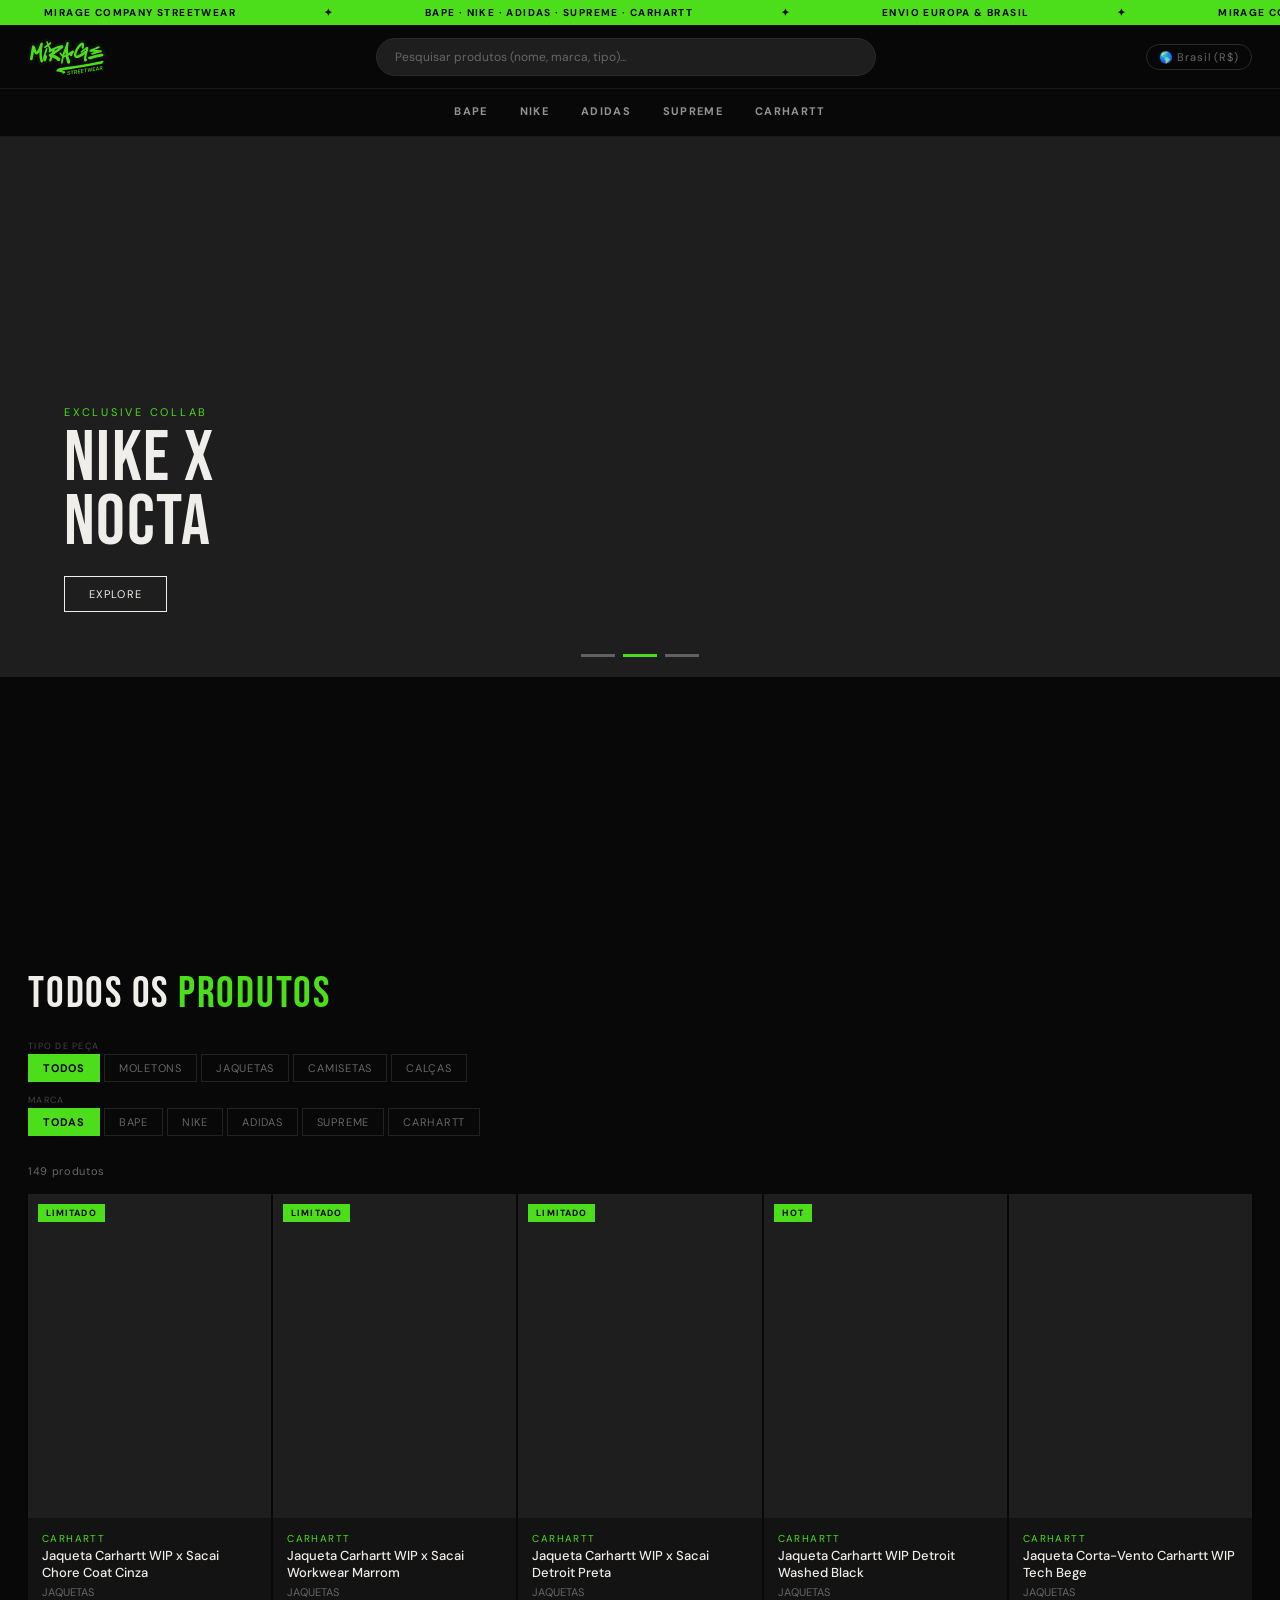
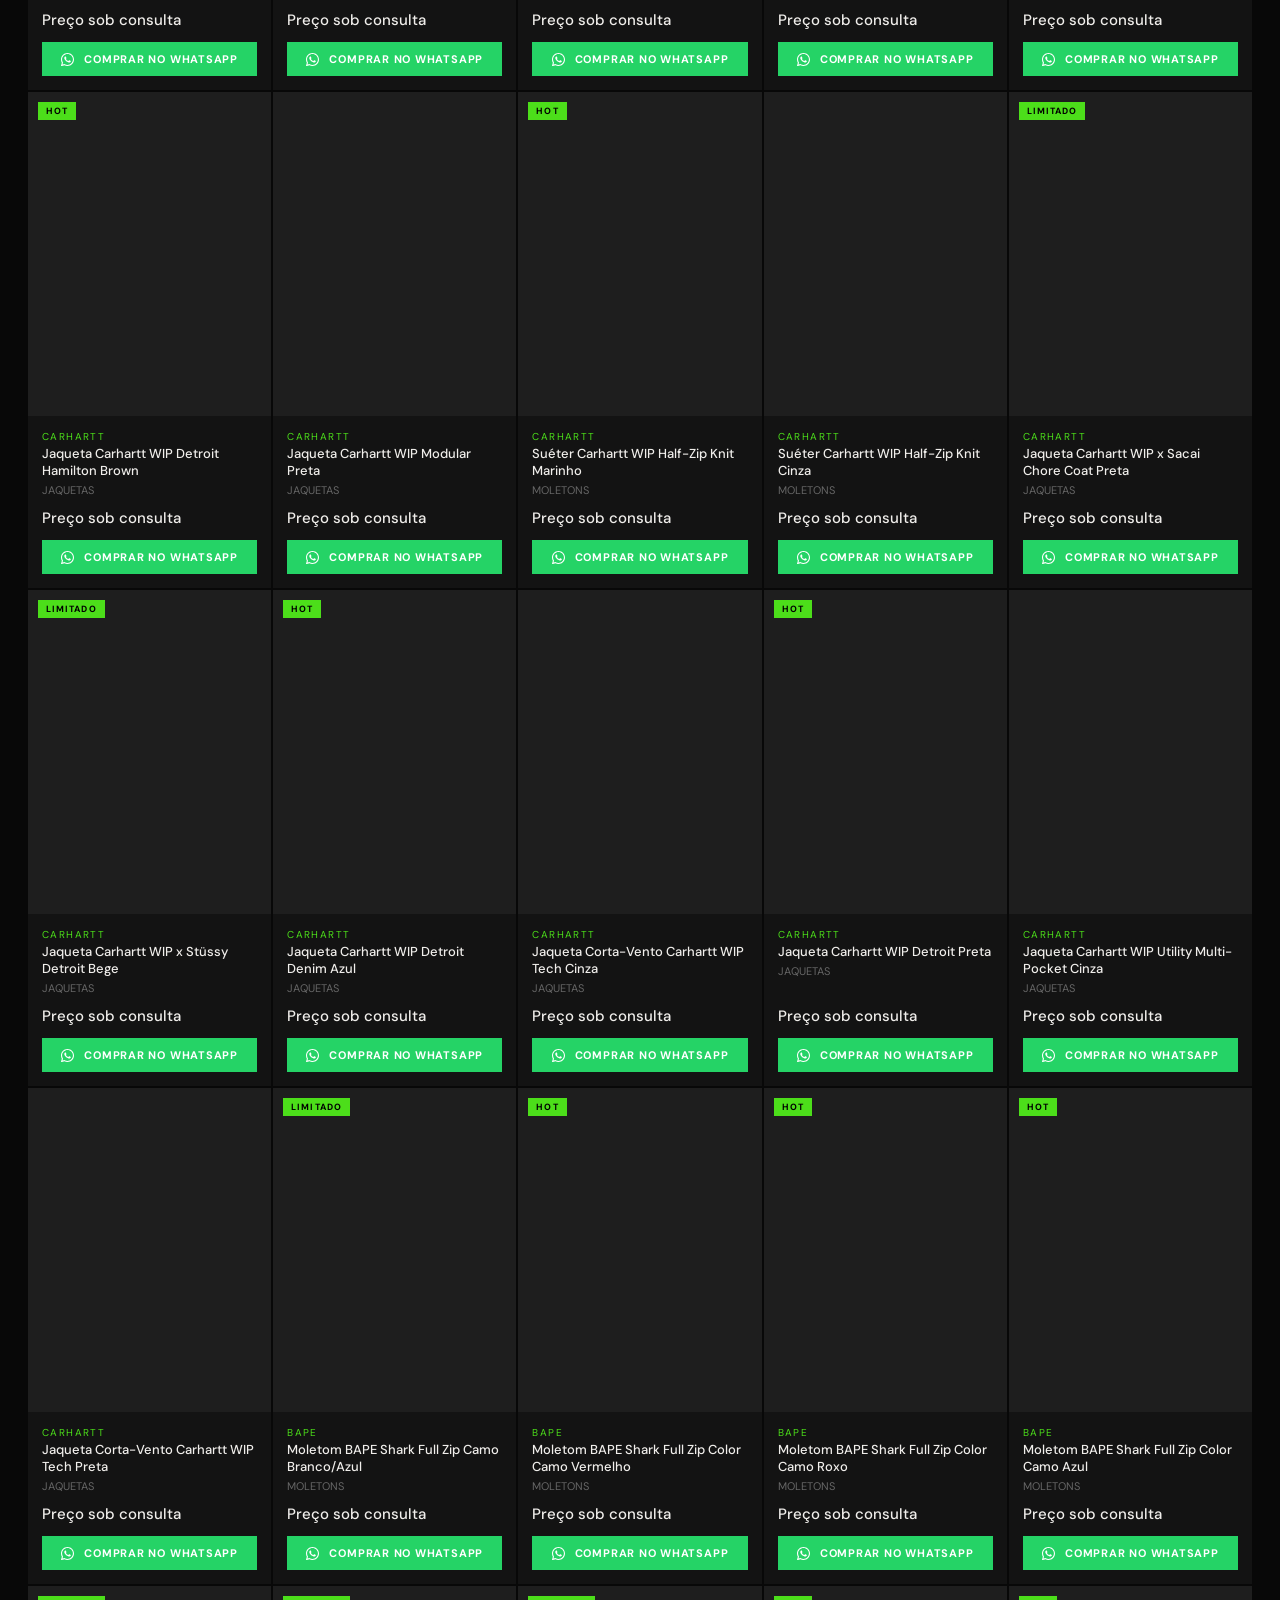
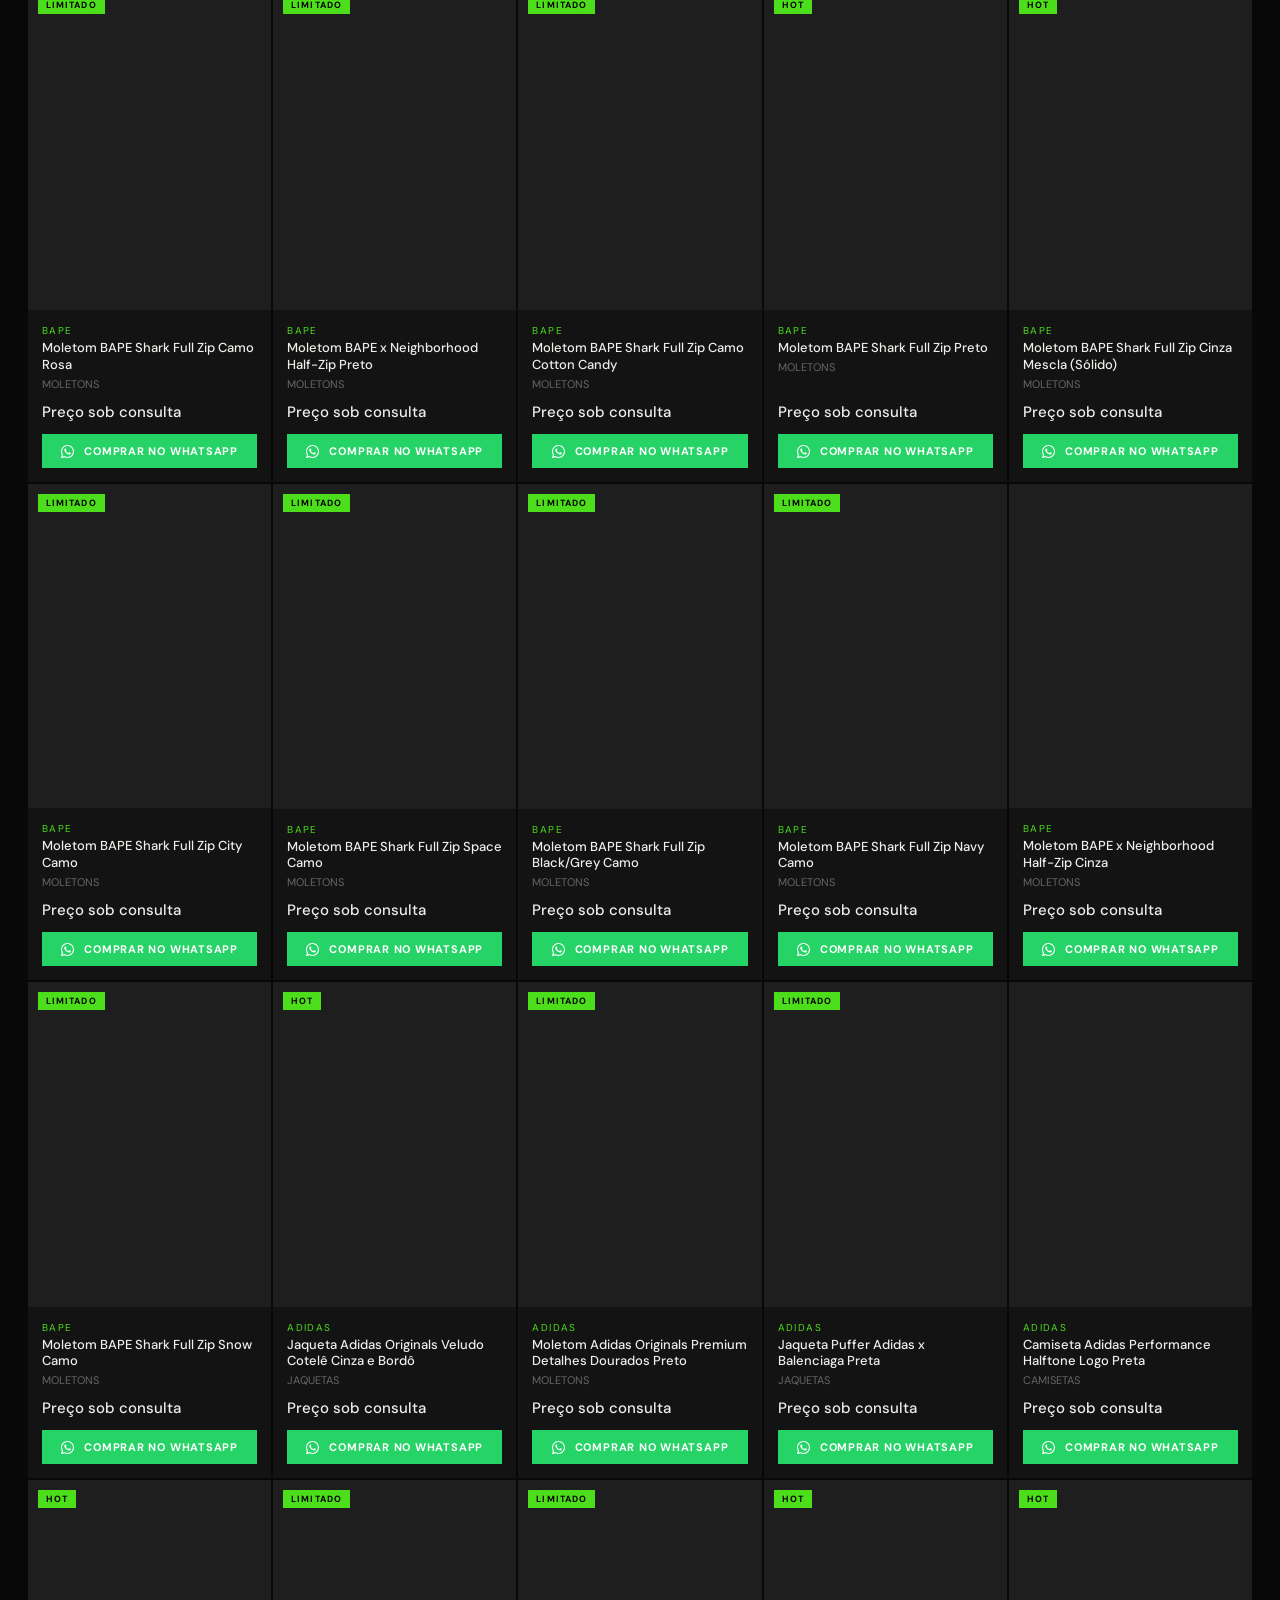
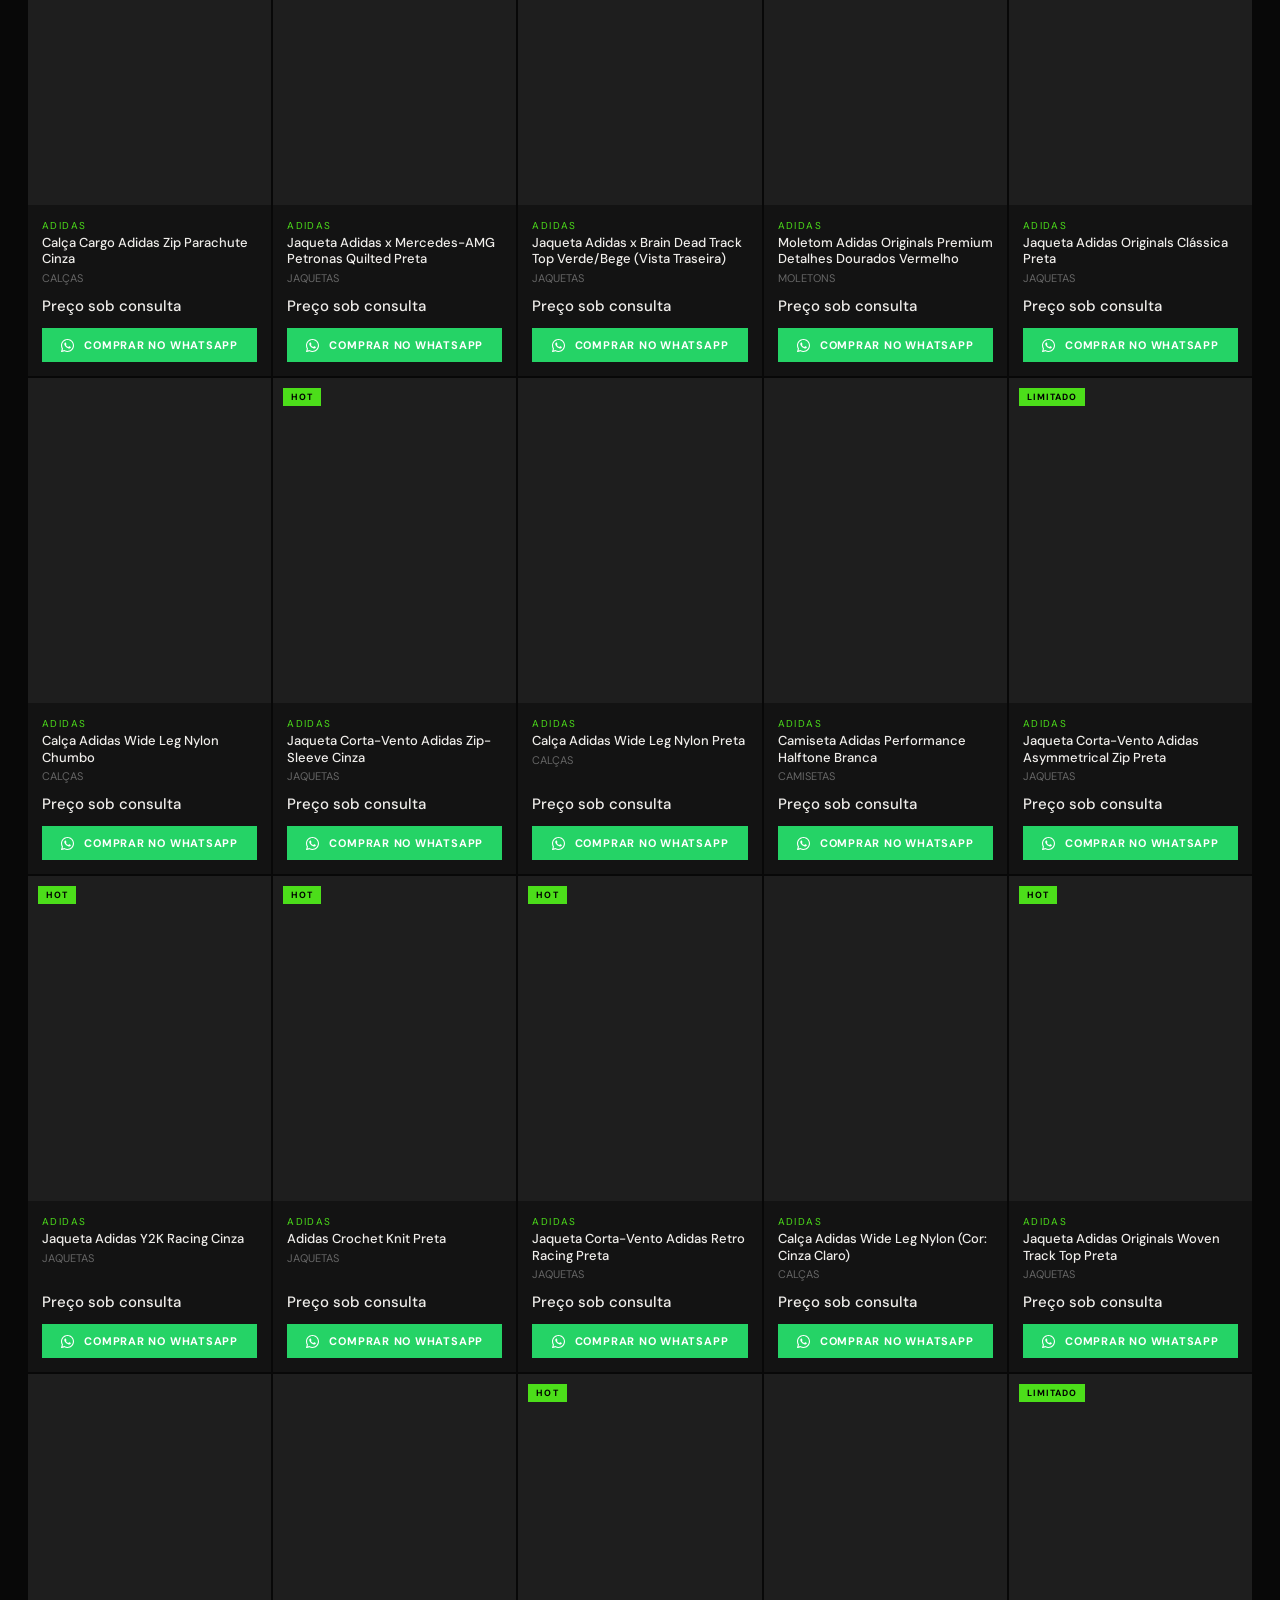
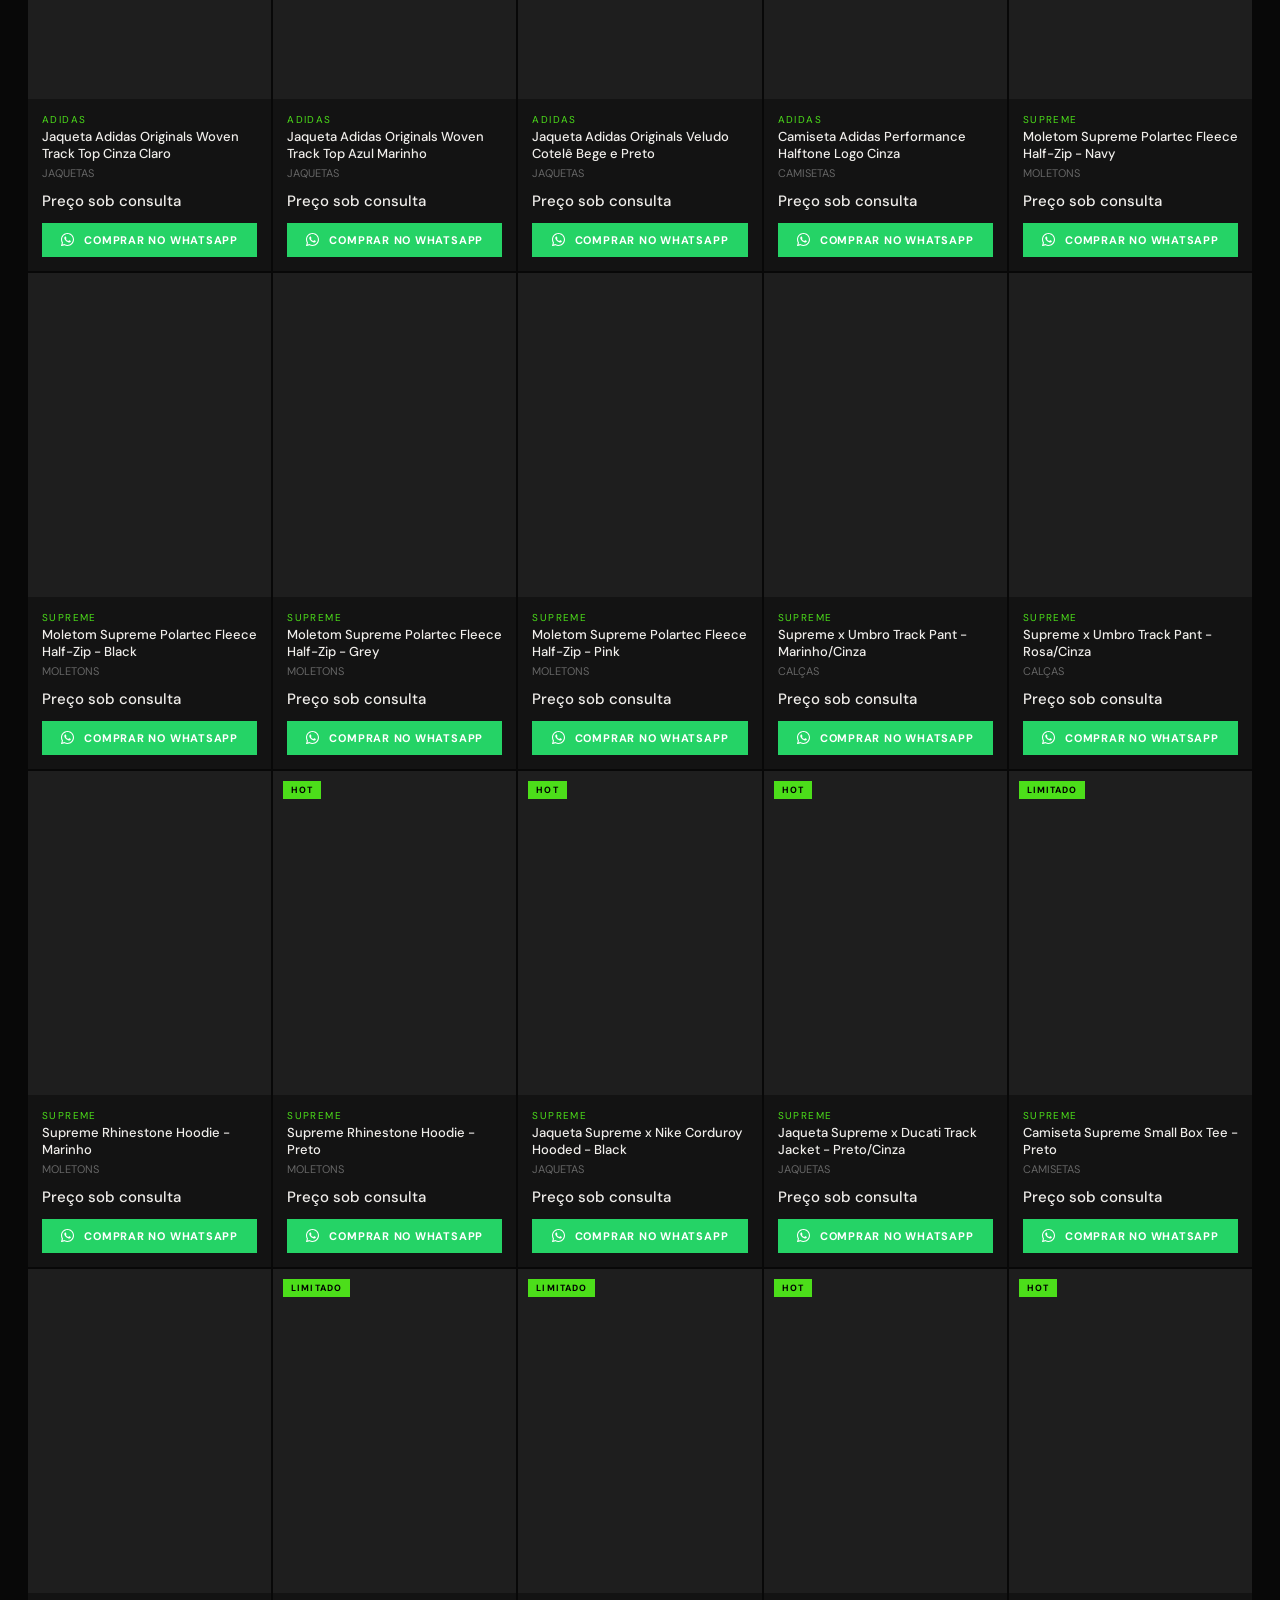
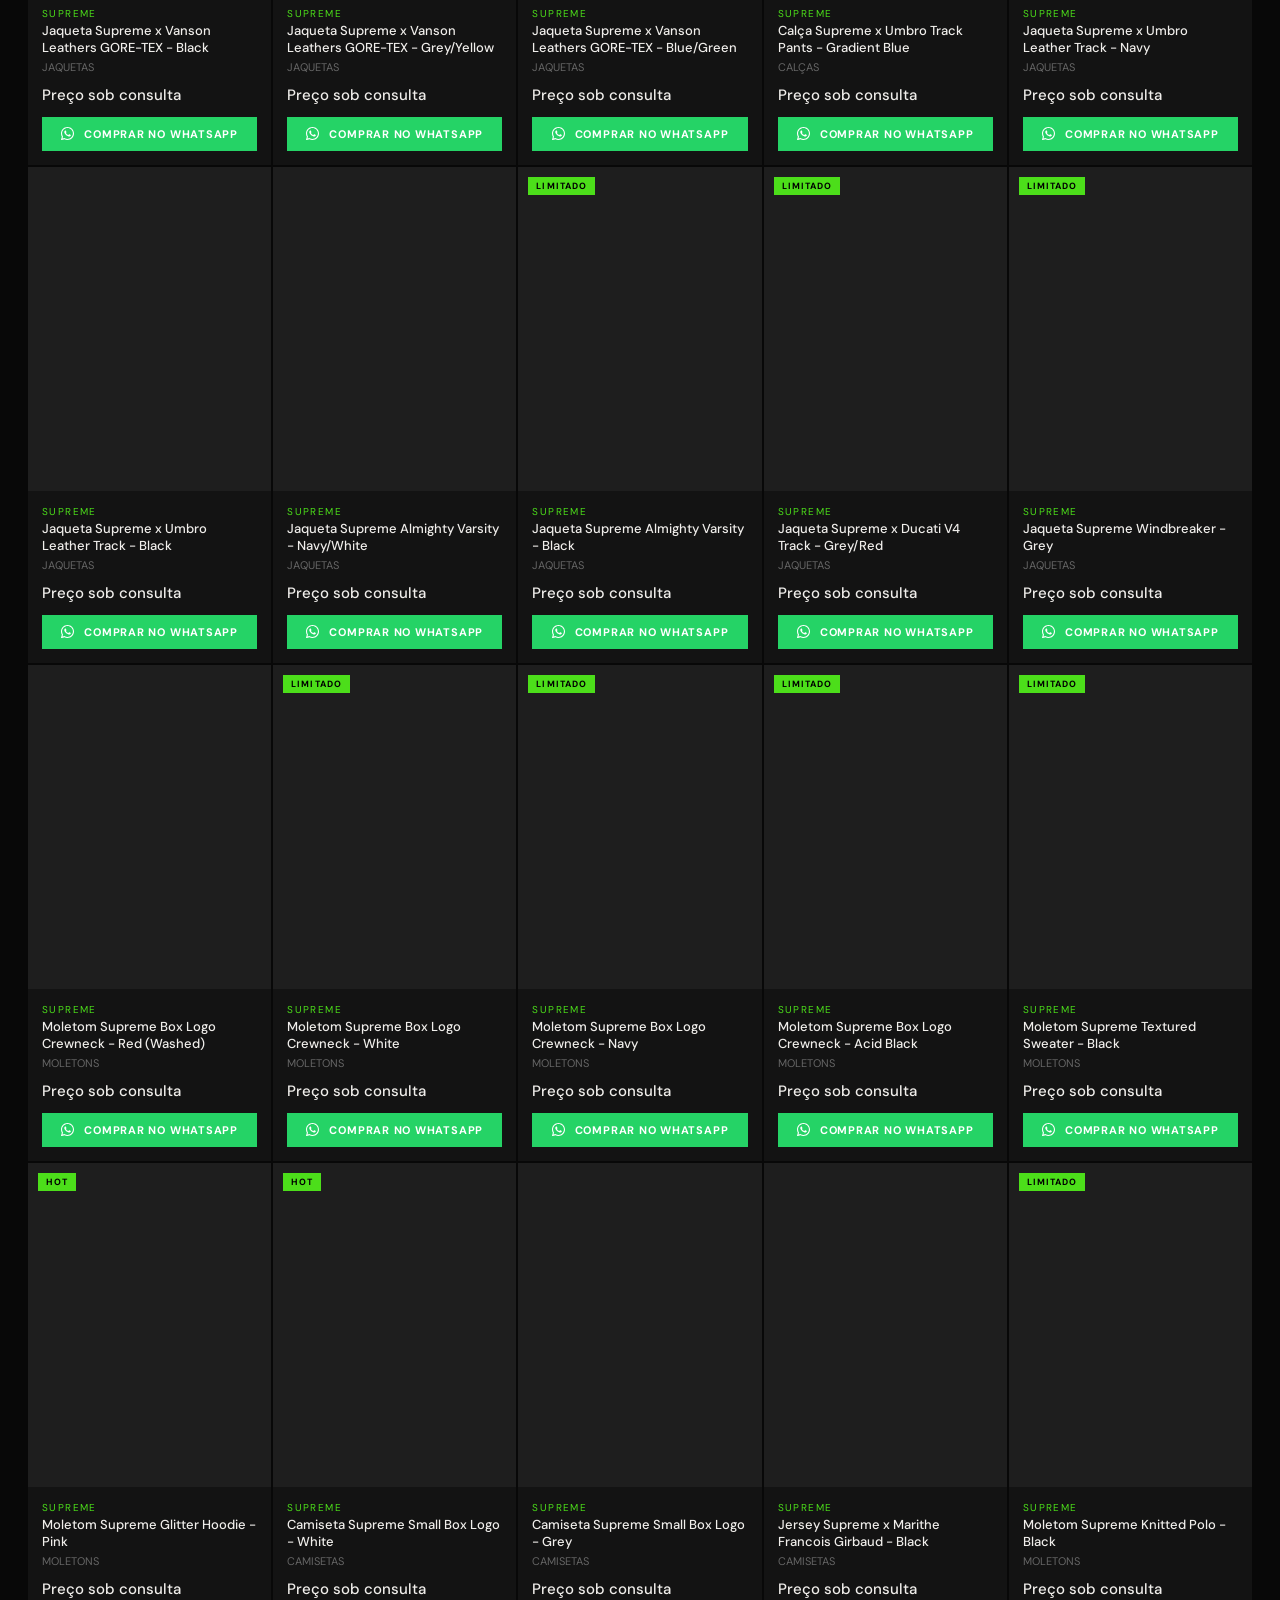
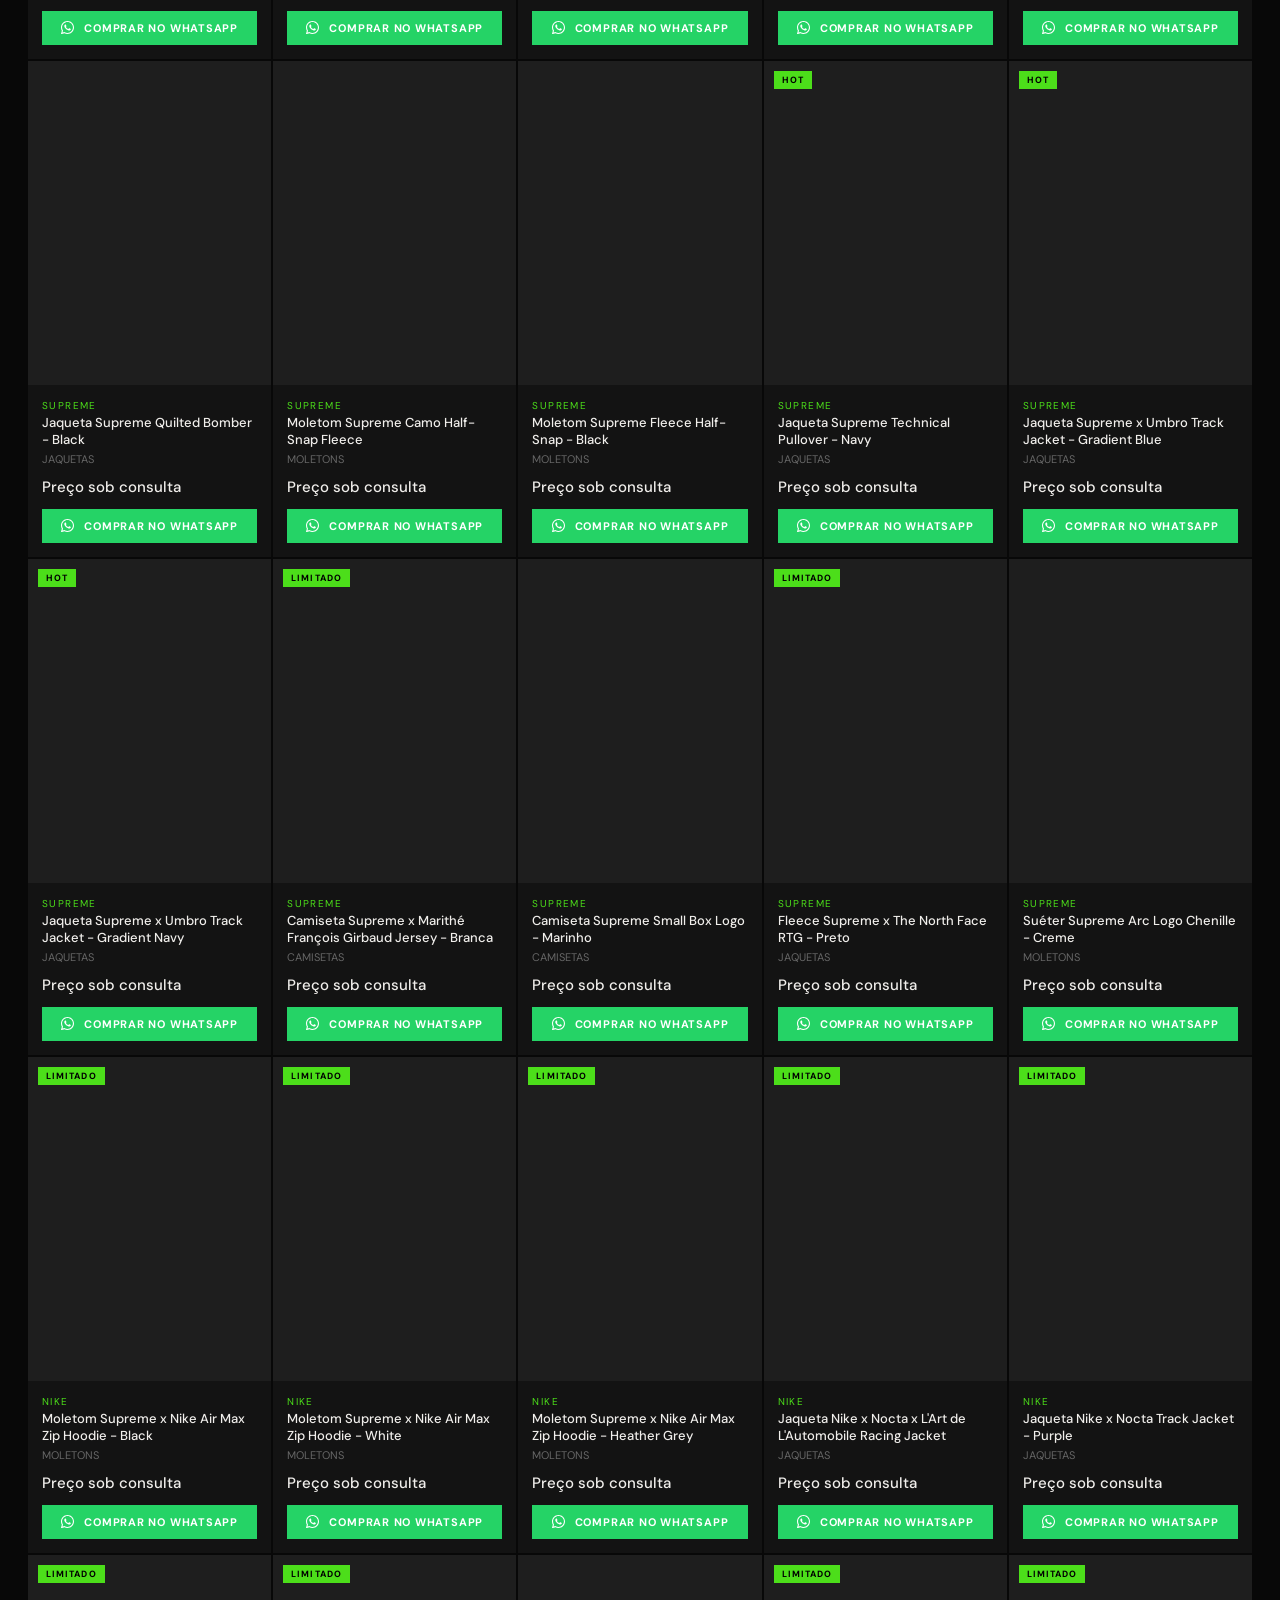
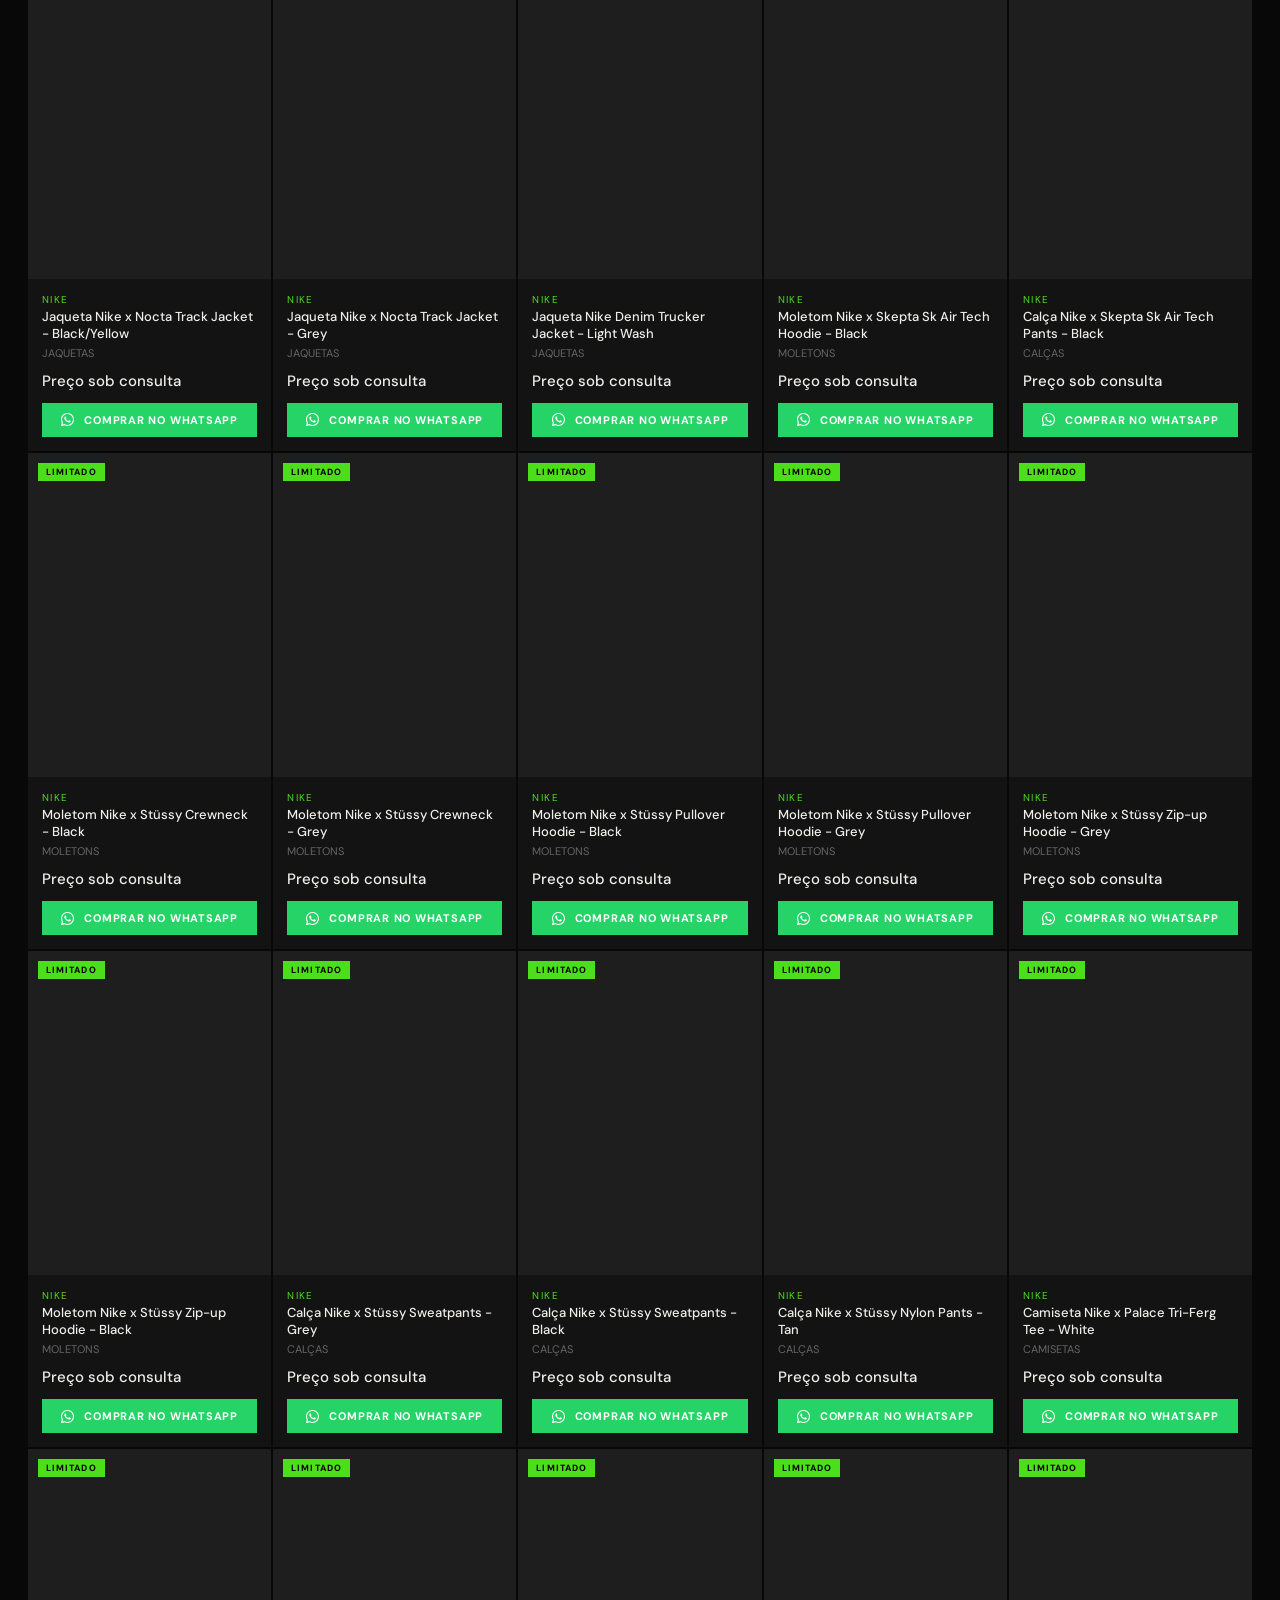
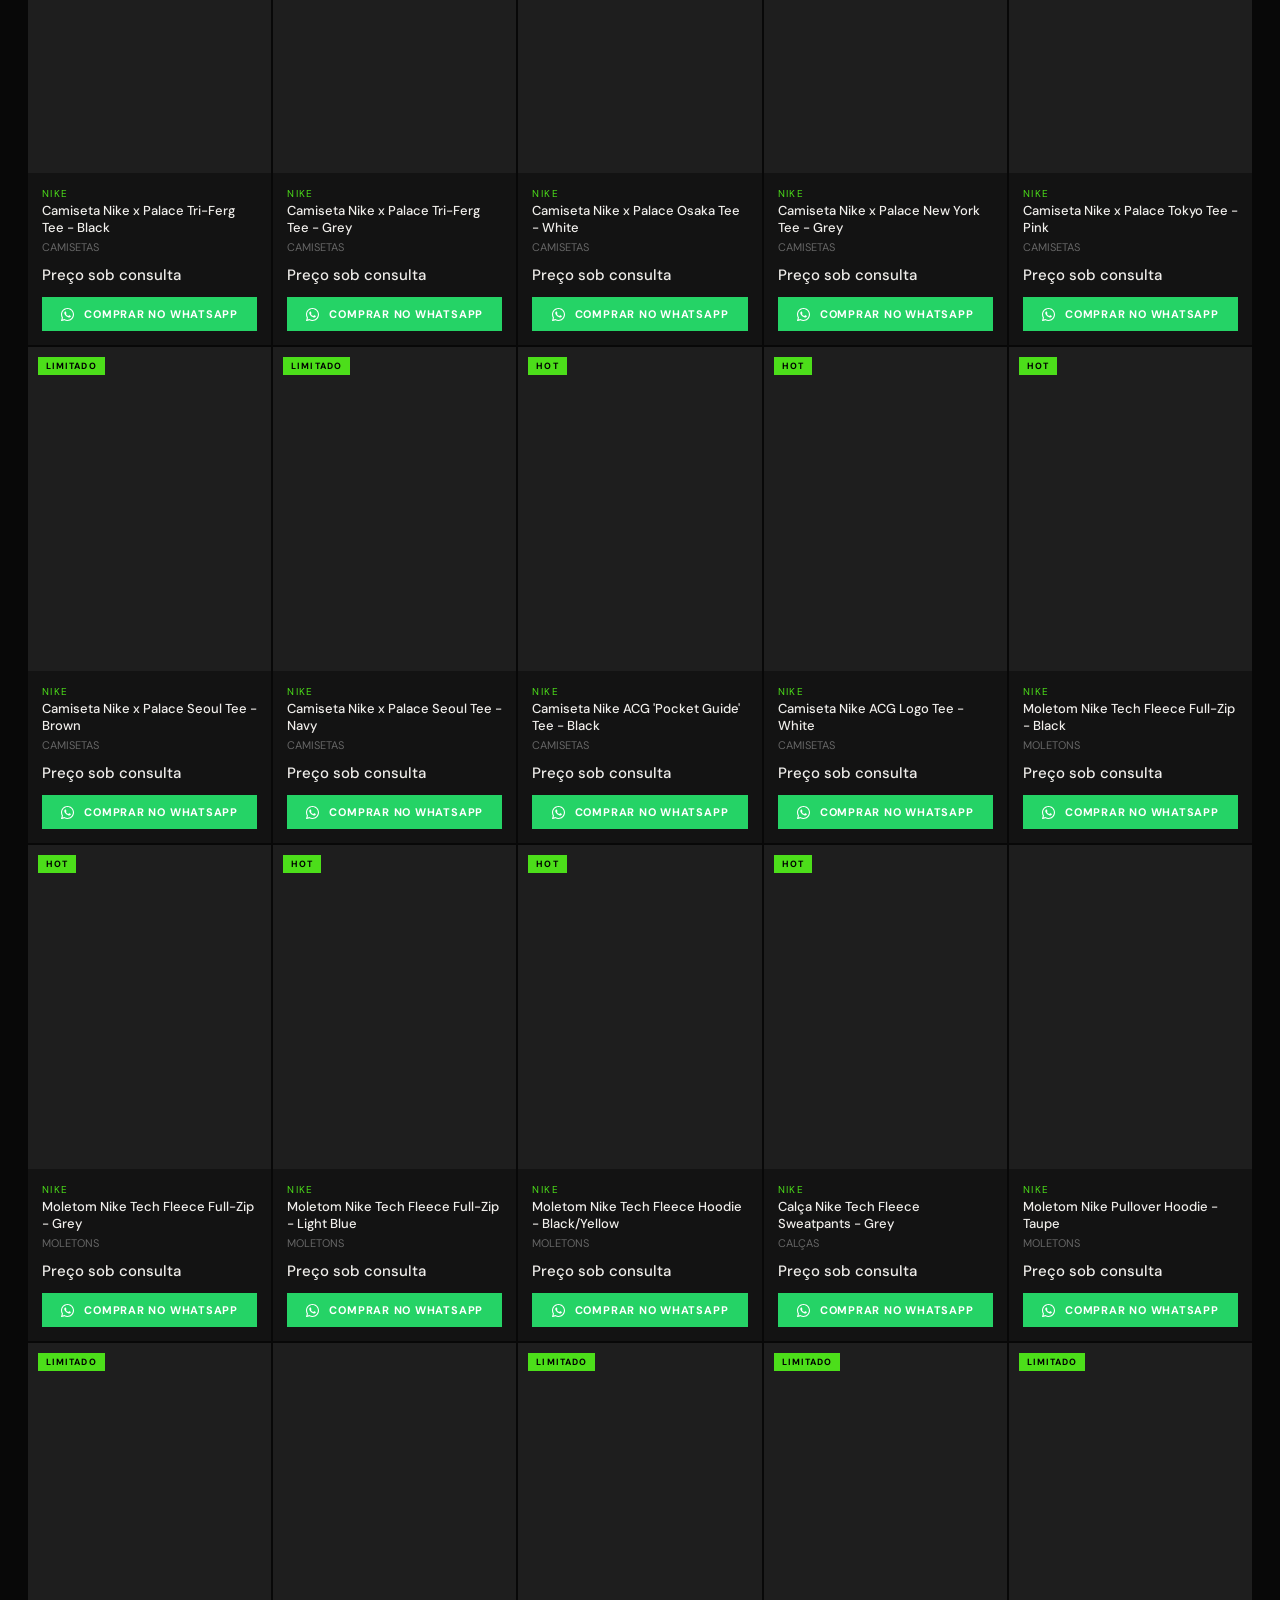
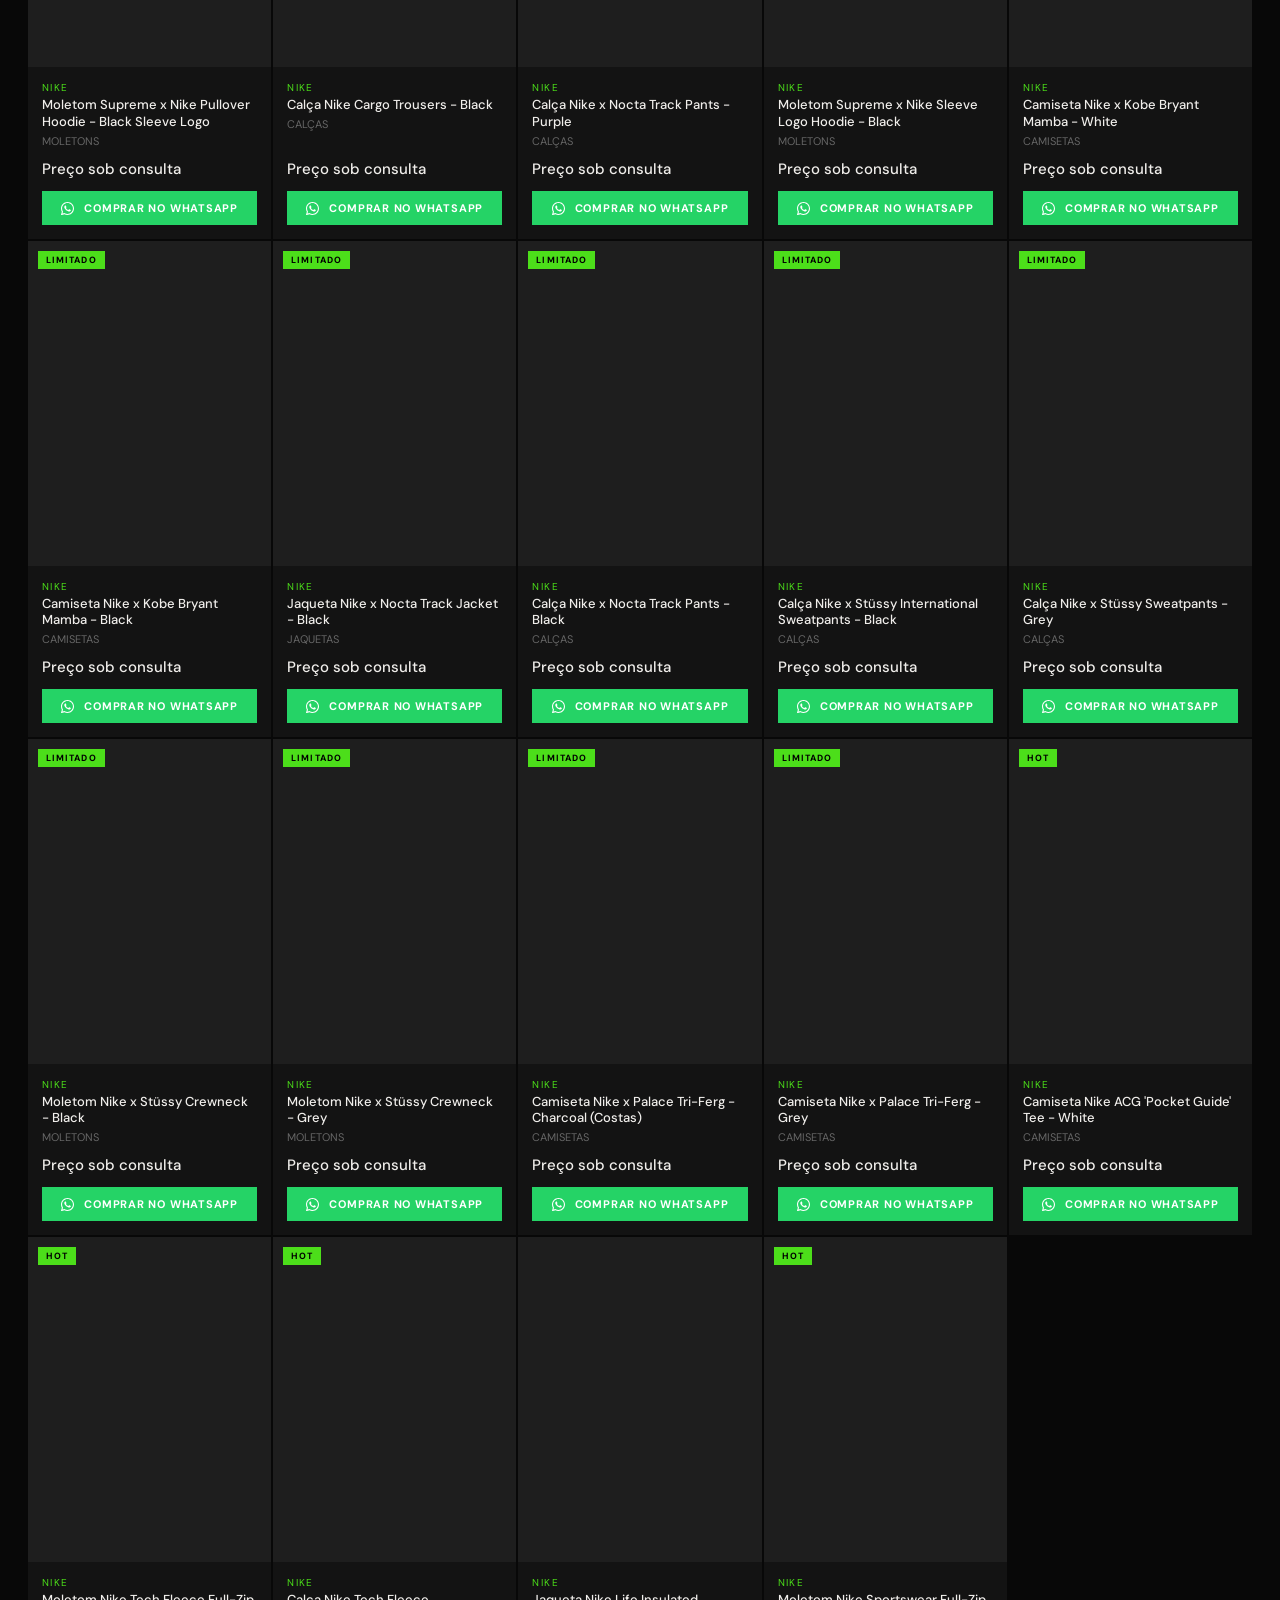
==== index.html @ 8fcef05b "Atualiza modais e banners das páginas de marca" ====
<!DOCTYPE html>
<html lang="pt-BR">

<head>
  <meta charset="UTF-8">
  <meta name="viewport" content="width=device-width, initial-scale=1.0">
  <title>Mirage Co. — Streetwear — Mirage Co.</title>
  <link rel="preconnect" href="https://fonts.googleapis.com">
  <link href="https://fonts.googleapis.com/css2?family=Bebas+Neue&family=DM+Sans:wght@300;400;500&display=swap"
    rel="stylesheet">
  <link rel="stylesheet" href="style.css">
</head>

<body class="home">
  <div class="ticker">
    <div class="ticker-inner">
      <span>MIRAGE COMPANY STREETWEAR</span><span>✦</span>
      <span>BAPE · NIKE · ADIDAS · SUPREME · CARHARTT</span><span>✦</span>
      <span>ENVIO EUROPA & BRASIL</span><span>✦</span>
      <span>MIRAGE COMPANY STREETWEAR</span><span>✦</span>
      <span>BAPE · NIKE · ADIDAS · SUPREME · CARHARTT</span><span>✦</span>
      <span>ENVIO EUROPA & BRASIL</span><span>✦</span>
    </div>
  </div>
  <nav>
    <div class="nav-left">
      <div class="brands-toggle-mobile" onclick="toggleBrandsDropdown(event)">
        <svg width="24" height="24" viewBox="0 0 24 24" fill="none" stroke="currentColor" stroke-width="2">
          <line x1="3" y1="12" x2="21" y2="12"></line>
          <line x1="3" y1="6" x2="21" y2="6"></line>
          <line x1="3" y1="18" x2="21" y2="18"></line>
        </svg>
      </div>
    </div>
    <a href="index.html" class="nav-logo-link"><svg class="logo-svg" id="svg_nav" data-name="Camada 2"
        xmlns="http://www.w3.org/2000/svg" viewBox="0 0 988.62 458.54">
        <defs>
          <style>
            .c1_nav {
              fill: #111110;
            }

            .c2_nav {
              fill: #4cde1a;
            }

            .c3_nav {
              fill: none;
              stroke: #4cde1a;
              stroke-miterlimit: 10;
            }
          </style>
        </defs>
        <g id="layer_nav" data-name="Camada 1">
          <g>
            <path class="c3_nav"
              d="M987.75,203.1c-.74-12.2-6.65-23.29-15.9-30.69-2.22-1.85-4.44-3.33-6.65-4.44,1.11-4.44,1.85-8.87,1.48-13.31-.74-17.75-12.57-31.42-29.95-35.49h0c3.7-9.61,3.7-20.33-.74-29.95-6.28-13.68-19.96-22.55-35.12-22.55-2.22,0-4.81.37-7.02.74-7.02,1.48-13.31,3.7-18.49,5.92-4.44,1.85-8.87,3.7-13.68,5.92-2.96,1.48-6.28,2.59-9.24,4.07-3.7,1.48-13.68,5.55-13.68,5.55-18.49,7.39-33.64,13.68-44.73,18.49-3.7-14.42-14.05-25.14-28.47-29.21-3.33-1.11-7.02-1.48-10.72-1.48s-7.76.37-11.46,1.48c-.74,0-1.48.37-2.22.74v-8.13c-.37-12.57-3.7-22.92-10.35-31.79-9.24-12.94-22.55-19.96-38.08-19.96-2.59,0-4.81,0-7.39.37-8.87,1.11-17.01,4.44-25.88,9.98-9.24,5.92-18.12,13.31-27.36,22.55-5.55,5.55-10.72,11.83-17.01,19.96-12.2,15.53-22.55,32.53-31.79,51.02-2.59-.74-5.18-1.11-7.76-1.48h-3.33c-10.35,0-18.49,4.07-23.66,7.39-4.07,2.59-8.13,5.18-12.57,8.13,0-9.24.37-18.12,1.11-26.99l.37-5.92c.37-5.55,1.11-10.72,1.48-15.9,1.11-8.5,2.59-16.27,4.44-23.29,5.55-21.07-5.18-41.41-25.51-48.8-.37,0-.37-.37-.74-.37-3.33-1.48-6.65-1.85-9.98-1.85h-5.92c-3.33,0-6.28.74-9.61,1.85l-2.96,1.11c-10.35,4.07-18.12,11.46-22.55,21.81-2.22,5.18-4.07,10.72-5.18,15.9-.37,2.22-1.11,4.44-1.85,7.02-4.07-2.96-8.5-4.81-13.31-6.28-4.81-1.11-9.61-1.85-14.79-1.85-2.96,0-5.92.37-9.24.74-11.83,1.48-22.92,4.44-32.16,6.65-22.18,6.28-43.63,14.05-63.59,23.66-6.28,2.96-12.57,6.28-19.22,9.61-1.11-2.22-2.59-4.07-3.7-6.28,3.33-2.59,6.28-5.55,9.61-8.87,8.5-8.87,12.2-21.44,9.24-33.64-2.59-12.2-11.09-22.18-22.55-26.99-4.44-1.85-9.24-2.96-14.05-2.96s-9.24.74-13.68,2.59c-5.92-11.09-17.01-17.38-29.58-17.38h-3.33c-18.12,1.85-31.06,16.64-30.69,35.12-7.39-10.72-19.59-17.75-33.27-17.75-15.53,0-29.21,8.13-36.6,22.18-4.81,8.5-7.76,17.01-9.61,22.55-3.7,11.46-7.39,22.18-11.46,32.53-3.33-8.13-8.13-14.79-14.79-19.59-6.65-12.94-20.33-21.44-35.12-21.44-17.01.37-30.69,9.61-36.97,25.14-1.48,4.07-2.59,7.76-3.7,10.72-3.33,12.57-5.92,25.88-8.13,40.67-1.48,8.87-2.59,18.12-3.33,27.36l-.37,2.96c-.37,4.81-.74,9.24-1.48,13.68-2.59,14.05-4.81,27.73-7.39,41.78,0,0-2.96,15.16-4.07,21.81-1.11,6.28-1.48,11.83-1.11,17.38,1.11,22.92,19.96,40.67,42.89,40.67,5.92,0,11.83-1.11,17.38-3.7,12.94-5.55,21.44-16.64,24.03-31.06,1.48-6.65,2.59-13.68,3.7-20.33l1.48-9.24c.37-2.59,1.11-5.55,1.48-8.13.37-1.48.37-2.96.74-4.44,5.18,1.85,10.72,2.96,16.27,2.96,3.7,0,7.02-.37,10.72-1.11v1.85c.74,9.98,2.22,19.96,4.07,31.06,2.59,14.05,6.65,26.99,10.35,39.19,1.48,4.81,3.33,8.13,4.81,10.72,7.76,12.57,21.44,20.33,35.86,20.33,4.07,0,8.13-.74,12.2-1.85,6.65-2.22,12.57-5.92,17.38-10.35,1.85.37,3.7.74,5.92.74h2.96c9.98,0,24.03-3.33,35.12-18.49.74-.74,1.11-1.85,1.85-2.59,1.11,1.85,2.59,3.7,4.07,5.55,7.76,8.5,18.49,13.31,29.95,13.31h0c2.59,0,5.18-.37,7.76-.74,14.05-2.96,24.77-11.46,29.95-24.77,1.11-2.96,2.59-7.02,4.81-14.05.37,0,.37.37.74.37,8.87,4.81,15.53,9.24,21.44,13.68,2.22,1.85,4.44,3.7,7.02,5.92,1.85,1.48,3.7,2.96,5.55,4.44,8.5,7.02,19.59,10.72,30.69,10.72h3.7c0,2.59.37,5.18,1.11,7.76,3.7,14.42,14.42,24.4,28.84,26.62,1.85.37,4.07.37,5.92.37,13.68,0,25.88-8.13,31.79-21.07,1.85-4.07,3.33-8.5,4.44-13.68l1.85-9.61c1.48,5.55,3.33,10.72,5.55,15.53,6.28,14.42,21.81,28.84,42.52,28.84h2.22c18.12-1.11,33.64-11.83,40.3-28.47,3.33-7.76,4.07-16.27,2.96-25.14-1.48-9.61-3.33-18.85-4.81-26.99-1.11-5.18-2.59-9.61-5.18-14.05,5.55-.37,11.46-1.85,16.27-4.81h.37c8.5,12.94,21.81,21.81,37.71,25.14,5.18,1.11,10.35,1.48,15.16,1.48,1.85,0,3.7,0,5.18-.37,8.87-.74,17.38-2.22,25.51-5.18,10.72-3.7,21.44-8.5,32.53-14.79.37-.37,1.11-.74,1.48-.74-.37,6.65-.74,14.05.37,21.81.74,6.28,2.59,15.53,9.24,24.77,8.13,11.83,21.44,18.85,35.49,18.85,11.46,0,22.55-4.44,30.69-12.94,4.81-4.81,8.13-9.98,10.72-15.9,2.96.74,5.92,1.11,9.24,1.11,1.48,0,2.59,0,4.07-.37,9.61-.74,18.12-2.96,26.62-5.18l.74-.37c4.81-1.11,9.61-2.59,14.42-4.07l8.87-2.59,7.39-1.85c3.7-1.11,7.39-1.85,11.09-2.96,8.13-2.22,10.72-2.96,13.31-4.07,1.85-.74,3.7-1.11,11.09-3.33,18.49-5.18,38.82-8.87,63.59-12.2l1.85-.37c3.7-.37,8.5-1.11,13.68-2.96,16.64-5.92,28.47-22.92,28.47-40.67-.37.37-.37,0-.37-.74ZM775.17,202.73c2.22-8.87,4.44-17.75,6.65-25.51,3.7.74,7.76.74,11.83.74,0,5.55.37,11.09.74,17.38.37,4.07.74,7.76,1.11,11.46-.37-.74-9.61-4.81-20.33-4.07Z" />
            <path class="c1_nav"
              d="M980.35,203.84c-.74-10.35-5.55-19.22-12.94-25.51-3.7-2.96-7.39-5.18-11.83-6.28,2.59-4.81,4.07-10.72,3.7-17.01-.74-14.05-9.98-25.14-24.03-28.47-2.22-.37-6.28-.74-10.72-1.48,7.76-8.87,9.98-21.81,4.81-32.9-5.18-11.09-16.27-18.12-28.47-18.12-1.85,0-3.7,0-5.55.37-6.28,1.11-12.2,3.33-17.01,5.18-4.44,1.85-8.87,3.7-13.31,5.55-3.33,1.48-6.65,2.96-9.61,4.07-4.07,1.48-8.87,3.7-13.68,5.55-23.29,9.61-41.78,17.01-53.61,22.55,0-2.22-.37-4.44-.74-6.65-2.59-12.94-11.46-22.55-24.03-25.88-2.96-.74-5.92-1.11-8.87-1.11s-6.28.37-9.61,1.11c-4.07,1.11-8.13,2.59-12.57,5.18,1.11-5.92,1.48-12.57,1.48-19.22-.37-11.09-3.33-20.33-8.87-28.1-7.76-11.09-19.22-17.01-32.16-17.01-2.22,0-4.07,0-6.28.37-7.76,1.11-15.16,4.07-22.92,8.87-8.87,5.55-17.38,12.57-25.88,21.44-5.18,5.55-10.35,11.46-16.64,19.22-12.94,16.64-24.4,35.12-34.01,55.83-3.7-1.85-7.76-3.33-12.2-3.7h-2.59c-8.5,0-15.16,3.33-19.96,6.28-8.13,5.18-16.27,10.35-24.03,15.53v-.74c0-14.05,0-27.36,1.11-40.67l.37-5.92c.37-5.55,1.11-10.72,1.48-15.9,1.11-8.87,2.59-16.64,4.44-24.03,4.44-17.38-4.44-34.01-21.07-39.93h.37l-1.11-.37c-2.22-1.11-4.81-1.48-7.02-1.48h-5.92c-2.22,0-4.44.37-6.65,1.11l-2.96,1.11c-8.5,3.33-14.79,9.61-18.49,17.75-2.22,4.81-3.7,9.61-4.81,14.42-1.11,4.07-2.22,9.24-3.7,13.68-.74,1.85-1.11,3.33-1.85,5.18-4.81-5.92-11.09-10.35-18.85-12.57-4.07-1.11-8.13-1.48-12.57-1.48-2.59,0-5.18,0-8.5.37-11.46,1.48-22.18,4.07-31.06,6.65-21.81,5.92-42.89,13.68-62.48,23.29-8.13,3.7-16.64,8.13-25.14,12.57-3.7-5.92-10.72-17.75-10.72-17.75,4.44-3.7,9.24-7.39,13.68-12.2,6.65-7.02,9.61-17.38,7.39-26.99-2.22-9.98-8.87-17.75-18.12-21.44-3.7-1.48-7.39-2.22-11.46-2.22-5.92,0-11.46,1.85-16.64,5.18l-.37.37c-.37-.74-.37-1.48-.74-2.22-4.07-11.09-13.68-18.12-25.14-18.12h-2.59c-14.42,1.48-24.77,13.68-24.03,28.47.37,5.18,1.48,9.24,2.59,12.94l1.48,5.55c.74,2.96,1.85,5.92,2.59,9.24-.74.74-1.85,1.48-2.59,2.22-2.59,2.22-5.55,4.44-8.13,7.02l-1.48,1.48c-.74.74-1.48,1.48-1.85,1.48-.74.37-1.48.74-2.22,1.11l.74-3.33c.74-4.81,1.85-10.72,1.48-17.01-1.11-17.75-15.53-31.42-32.9-31.42-12.94,0-23.66,6.65-30.32,18.49-4.44,8.13-7.39,16.27-9.24,21.44-5.18,15.16-9.61,28.84-15.53,41.78-1.48,3.33-3.33,7.02-4.81,10.72-.37-1.11-.37-2.22-.74-3.33-.74-4.81-1.85-9.98-4.07-15.53-2.96-7.76-7.76-14.42-14.42-18.49-4.81-11.09-16.27-18.85-29.21-18.85h0c-14.05,0-25.14,7.76-30.32,20.33-1.48,3.7-2.59,7.02-3.33,9.98-3.33,12.2-5.92,25.14-8.13,39.93-1.11,8.5-2.59,17.75-3.33,26.99l-.37,2.96c-.37,4.81-1.11,9.61-1.85,14.05-2.59,14.05-5.18,27.73-7.39,41.78-1.48,7.39-2.59,14.42-4.07,21.81-1.11,5.55-1.48,10.72-1.11,15.9,1.11,18.85,16.64,33.64,35.49,33.64,4.81,0,9.98-1.11,14.42-2.96,10.72-4.81,17.75-13.68,19.96-25.51,1.11-6.65,2.59-13.31,3.7-20.33l1.48-9.24c.37-2.59,1.11-5.55,1.48-8.13.74-4.44,1.85-9.24,2.59-13.68,6.65,4.44,14.42,6.65,21.81,6.65,5.92,0,11.83-1.48,17.75-4.07,0,3.7.37,7.39.37,11.46.74,9.61,2.22,19.59,4.07,30.32,2.59,13.68,6.28,26.25,10.35,38.45,1.11,3.7,2.96,7.02,4.07,8.87,6.28,10.35,17.75,16.64,29.58,16.64,3.33,0,6.65-.37,9.98-1.48,7.02-2.22,12.94-6.28,17.01-11.83,2.59.74,5.55,1.48,8.87,1.85h2.59c8.13,0,19.96-2.59,29.21-15.53,4.07-5.55,7.02-11.46,8.87-17.38.37,7.02,3.33,14.05,8.5,19.59,6.28,7.02,15.16,11.09,24.4,11.09,1.48,0,3.7,0,6.28-.74,8.5-1.48,14.05-6.28,15.16-7.39,4.07-3.33,7.02-7.76,9.24-12.94,1.11-2.96,2.59-7.39,5.18-15.53.74-1.85,1.48-4.07,1.85-6.28,2.59,1.48,5.55,2.96,8.87,4.81,8.87,5.18,15.9,9.61,22.18,14.05,2.22,1.85,4.81,3.7,7.39,5.92,1.85,1.48,3.7,2.96,5.18,4.44,7.39,5.92,16.64,9.24,25.88,9.24,4.07,0,8.13-.74,11.83-1.85-.37,1.85-.37,3.7-.74,5.18-.37,3.33-.37,6.65.37,9.61,2.96,11.83,11.09,19.22,22.92,21.44,1.48.37,3.33.37,4.81.37,10.72,0,20.33-6.28,25.14-16.64,1.48-3.7,2.96-7.39,3.7-11.83l3.33-15.9c1.85-9.24,3.7-18.85,5.55-28.1,1.48,6.65,2.59,13.31,4.07,19.59l.74,2.96c1.85,9.61,4.44,17.75,7.76,25.51,5.18,12.2,18.12,24.4,35.49,24.4h1.85c15.16-.74,28.1-9.98,33.64-23.66,2.59-6.65,3.33-13.68,2.22-21.44-1.48-9.61-2.96-18.85-4.44-26.62-1.48-7.39-4.81-13.68-9.98-18.85-.37-1.85-.74-3.7-1.11-5.55,3.33,1.11,6.65,1.48,10.35,1.48,5.55,0,11.09-1.48,15.53-4.07,2.22-1.11,4.44-2.59,6.28-4.07,7.02,14.42,19.96,24.77,36.97,28.47,4.44,1.11,9.24,1.48,13.68,1.48h4.81c8.13-.74,16.27-2.22,23.66-4.81,10.35-3.33,20.7-8.13,31.42-14.05,4.81-2.59,9.24-5.18,14.05-8.13-.37,1.85-.37,4.07-.74,5.92-1.11,8.5-1.85,18.12-.37,28.47.74,5.55,2.59,13.68,7.76,21.44,6.65,9.61,17.75,15.53,29.21,15.53,9.61,0,18.49-3.7,25.51-10.72,5.55-5.92,9.24-12.57,10.72-19.96,4.44,1.85,9.24,2.59,14.05,2.59h3.33c9.24-.74,17.38-2.96,25.14-5.18l.74-.37c4.81-1.11,9.61-2.59,14.42-4.07l8.87-2.59c2.59-.74,4.81-1.48,7.39-1.85,3.7-1.11,7.39-1.85,10.72-2.96,8.13-2.22,10.35-2.96,12.94-3.7,2.22-.74,4.07-1.48,11.46-3.33,18.85-5.18,39.56-8.87,64.7-12.2l1.85-.37c3.33-.37,7.39-.74,12.2-2.59,13.68-4.81,23.66-19.22,23.66-33.64,2.59.37,2.59,0,2.59-.37Z" />
            <path class="c1_nav"
              d="M175.14,316.6c-12.2,0-23.29-6.28-29.58-16.64-1.11-2.22-2.96-5.18-4.07-8.87-3.7-12.2-7.76-24.77-10.35-38.45-1.85-10.72-3.33-20.33-4.07-30.32-.37-3.7-.37-7.76-.37-11.46-5.92,2.59-11.83,4.07-17.75,4.07-7.76,0-15.16-2.22-21.81-6.65-.74,4.81-1.48,9.24-2.59,13.68-.37,2.59-1.11,5.55-1.48,8.13l-1.48,9.24c-1.11,6.65-2.22,13.31-3.7,20.33-2.22,11.83-9.24,20.7-19.96,25.51-4.44,2.22-9.61,2.96-14.42,2.96-18.85,0-34.38-14.79-35.49-33.64-.37-5.18,0-10.35,1.11-15.9,1.48-7.39,2.59-14.42,4.07-21.81,2.59-14.05,5.18-27.73,7.39-41.78.74-4.44,1.11-9.24,1.85-14.05l.37-2.96c1.11-9.24,2.22-18.49,3.33-26.99,2.22-14.79,4.81-27.73,8.13-39.93.74-2.59,1.85-6.28,3.33-9.98,5.18-12.94,16.27-20.33,30.32-20.33h0c12.94,0,24.4,7.76,29.21,18.85,6.65,4.44,11.46,10.72,14.42,18.49,1.85,5.55,2.96,10.72,4.07,15.53.37,1.11.37,2.22.74,3.33,1.85-3.7,3.33-7.39,4.81-10.72,5.55-12.94,10.35-26.62,15.53-41.78,1.85-5.55,4.81-13.68,9.24-21.44,6.28-11.83,17.01-18.49,30.32-18.49,17.38,0,32.16,13.68,32.9,31.42.37,6.28-.74,12.2-1.48,17.01l-.74,4.44c-2.22,12.57-4.07,24.4-5.55,36.23-.74,6.28-1.11,11.46-1.48,16.27-.37,4.81-.74,9.98-1.11,14.79-.37,2.59-.37,5.55-.74,8.13,0,2.22-.37,4.44-.37,6.65,0,1.85,0,3.7-.37,5.55-.74,15.16-1.11,28.84-.74,42.15.37,7.39,1.11,15.16,2.59,23.29,1.11,5.92,2.22,12.94,4.44,19.96l.37.37c.74,1.48,2.22,4.07,2.96,7.02,1.85,6.65,2.96,13.31,3.7,19.96,1.48,16.27-8.87,31.42-24.4,36.6-4.44,1.85-7.76,2.22-11.09,2.22Z" />
            <path class="c1_nav"
              d="M213.22,305.14h-2.59c-10.35-.74-19.59-5.55-25.88-14.05-4.81-7.02-8.13-15.16-9.61-25.14-.74-5.55-.74-10.35-.74-12.94,0-15.9,2.59-28.84,4.81-39.56,4.07-16.64,9.61-34.01,17.01-53.24l.74-1.85c.37-1.11.74-2.22,1.48-3.33-.74-4.81.37-9.61,2.96-14.42.74-1.85,1.85-3.33,2.59-5.18.37-1.11,1.11-2.22,1.85-3.33-2.96-1.48-5.55-3.33-8.13-5.55-8.13-7.76-11.09-18.49-7.76-29.21,3.7-12.94,11.83-18.85,18.12-21.44.37-.37,1.48-1.11,1.85-1.48l1.48-1.48c2.96-2.22,5.55-4.44,8.13-7.02.74-.74,1.85-1.48,2.59-2.22-1.11-2.96-1.85-6.28-2.59-9.24l-1.48-5.55c-1.11-3.7-2.22-7.76-2.59-12.94-.74-14.79,9.61-27.36,24.03-28.47h2.59c11.46,0,21.07,7.02,25.14,18.12.37.74.37,1.48.74,2.22l.37-.37c5.18-3.33,11.09-5.18,16.64-5.18,3.7,0,7.76.74,11.46,2.22,9.24,3.7,15.9,11.83,18.12,21.44,2.22,9.61-.74,19.96-7.39,26.99-4.44,4.81-9.24,8.5-13.68,12.2,0,0,9.24,15.16,11.83,19.59,10.35,7.02,16.64,15.16,19.59,25.51,4.07,13.68-1.85,34.38-18.49,43.26-3.33,1.85-10.35,5.18-17.38,5.18h-.37c-12.94,0-24.4-5.55-31.79-14.42-.37.74-.37,1.11-.74,1.85-1.11,2.96-1.85,5.92-2.96,8.87-1.85,5.55-3.7,11.83-5.92,18.49,1.85,1.48,4.07,2.96,5.55,4.81,5.92,6.28,8.87,13.68,8.5,21.44-.37,4.07-.74,8.13-1.48,11.46l-.37,2.22c-1.85,11.46-3.7,21.07-5.92,29.58-2.59,8.87-5.55,18.12-11.83,26.62-8.5,12.94-20.34,15.53-28.47,15.53Z" />
            <path class="c1_nav"
              d="M284.57,302.92c-9.24,0-18.12-4.07-24.4-11.09-6.28-7.02-9.24-15.9-8.5-25.14.37-5.92,2.22-10.72,3.7-14.42l2.59-7.02c1.11-2.59,1.85-5.18,2.96-7.76-7.39-5.18-11.09-11.83-13.31-17.01-5.18-14.05-2.22-28.47,7.76-38.45-6.65-5.18-11.09-13.31-11.83-22.18-.74-8.87,2.22-17.38,8.13-24.03,3.7-4.44,8.13-7.02,11.46-9.24,10.72-6.65,22.18-13.31,36.6-21.44,9.98-5.55,20.33-10.35,29.58-15.16,19.59-9.61,40.67-17.38,62.48-23.29,9.24-2.59,19.59-5.18,31.06-6.65,3.33-.37,5.92-.37,8.5-.37,4.44,0,8.87.37,12.57,1.48,10.72,2.96,19.22,10.35,23.29,20.33,4.07,9.98,3.33,21.44-2.22,31.06-4.81,8.13-10.72,13.31-16.27,17.75l-2.96,2.22c-12.57,9.98-25.14,19.59-37.34,29.58-13.68,10.35-24.77,19.22-35.86,26.99-2.22,1.48-4.44,3.33-7.02,4.81,8.13,4.07,16.64,8.87,25.51,14.05,10.72,6.65,19.59,13.68,27.36,21.44,6.65,7.02,10.72,15.16,11.83,24.4,1.85,14.42-3.33,27.36-15.16,36.6-6.65,5.18-14.79,7.76-23.29,7.76-9.24,0-18.49-3.33-25.88-9.24-1.85-1.48-3.7-2.96-5.18-4.44-2.59-2.22-5.18-4.07-7.39-5.92-5.92-4.44-12.94-8.87-22.18-14.05-3.33-1.85-5.92-3.33-8.87-4.81-.74,2.22-1.48,4.44-1.85,6.28-2.59,8.13-4.07,12.57-5.18,15.53-4.44,10.72-12.94,18.12-24.4,20.33-2.22.74-4.07,1.11-6.29,1.11h0Z" />
            <path class="c1_nav"
              d="M517.48,333.6c-17.38,0-30.32-12.2-35.49-24.4-3.33-7.76-5.92-15.9-7.76-25.51l-.74-2.96c-1.48-6.65-2.59-12.94-4.07-19.59-1.85,9.24-3.7,18.85-5.55,28.1l-3.33,15.9c-.74,4.44-2.22,8.5-3.7,11.83-4.81,10.35-14.42,16.64-25.14,16.64-1.48,0-3.33,0-4.81-.37-11.83-2.22-19.96-9.61-22.92-21.44-.74-3.33-1.11-6.65-.37-9.61.74-5.55,1.48-11.46,2.22-17.38.74-7.02,1.85-13.68,2.96-20.7,1.48-10.72,3.7-21.07,5.55-31.79-2.96-2.22-5.92-4.81-8.87-7.76-8.87-9.24-15.16-18.49-18.85-28.84-1.11-3.33-1.85-6.65-2.22-9.98-1.48-11.46,3.33-21.81,12.94-28.1,4.07-2.96,9.24-4.44,14.42-4.44,7.02,0,13.68,2.59,18.85,7.02.37.37.74.74,1.11,1.11,3.33-10.72,7.02-21.07,10.35-31.06,3.7-9.98,7.39-19.96,11.09-29.21,4.07-10.72,8.13-20.7,11.83-31.42,1.48-4.81,2.59-9.61,3.7-13.68,1.11-4.81,2.59-9.61,4.81-14.42,3.7-8.5,9.98-14.42,18.49-17.75l2.96-1.11c2.22-.74,4.44-1.11,6.65-1.11h5.92c2.59,0,4.81.37,7.02,1.48l1.11.37h-.37c16.64,5.92,25.51,22.92,21.07,39.93-1.85,7.39-3.33,15.16-4.44,24.03-.74,5.18-1.11,10.35-1.48,15.9l-.37,5.92c-1.11,13.31-1.11,26.62-1.11,40.67v.74c7.39-5.18,15.53-10.35,24.03-15.53,4.81-2.96,11.46-6.28,19.96-6.28h2.59c15.53,1.48,28.47,14.05,29.58,29.95.74,8.5-1.85,16.64-7.39,23.66-4.81,5.92-8.5,12.94-12.94,21.07,1.11,10.35-1.85,23.66-18.12,32.53-4.81,2.59-10.35,4.07-15.53,4.07-3.7,0-7.02-.37-10.35-1.48.37,1.85.74,3.7,1.11,5.55,5.18,4.81,8.5,11.46,9.98,18.85,1.48,7.76,3.33,17.01,4.44,26.62,1.11,7.39.37,14.42-2.22,21.44-5.55,13.68-18.49,22.92-33.64,23.66-1.85-1.11-2.59-1.11-2.96-1.11Z" />
            <path class="c1_nav"
              d="M732.28,305.14c-11.46,0-22.55-5.92-29.21-15.53-5.55-7.76-7.02-15.9-7.76-21.44-1.48-10.35-.74-19.96.37-28.47.37-1.85.37-4.07.74-5.92-4.81,2.96-9.61,5.55-14.05,8.13-10.72,5.92-21.07,10.72-31.42,14.05-7.39,2.59-15.53,4.07-23.66,4.81h-4.81c-4.44,0-9.24-.37-13.68-1.48-21.81-4.44-37.34-20.33-41.41-42.52-1.85-9.98-1.85-20.33.37-31.79,1.85-9.24,4.81-18.85,9.24-30.32,11.83-30.32,26.25-56.56,44.36-79.49,5.92-7.76,11.46-14.05,16.64-19.22,8.5-8.87,17.01-15.9,25.88-21.44,7.76-4.81,15.16-7.76,22.92-8.87,2.22-.37,4.44-.37,6.28-.37,12.94,0,24.4,5.92,32.16,17.01,5.55,7.76,8.5,17.01,8.87,28.1.37,7.02-.37,13.68-1.48,19.22,4.44-2.22,8.5-4.07,12.57-5.18,3.33-.74,6.65-1.11,9.61-1.11s5.92.37,8.87,1.11c12.57,3.33,21.44,12.94,24.03,25.88,1.48,7.76.37,14.79-.37,19.96-1.48,7.76-3.7,15.16-5.92,22.55l-.74,1.85c-4.81,15.9-10.72,36.97-15.16,58.78-2.22,10.35-3.7,19.22-4.07,27.73,5.55,6.28,10.35,15.9,8.13,31.42-1.11,8.13-5.18,15.53-11.09,21.44-7.76,7.39-16.64,11.09-26.25,11.09ZM669.06,124.72c-12.94,18.49-23.29,39.19-30.69,61.74,4.44-2.22,8.87-4.44,13.68-7.39.74-.37,1.48-.74,2.22-1.11-.37-.37-.37-1.11-.74-1.48-2.96-7.76-2.22-16.27,1.85-23.66,2.22-4.44,5.55-8.13,9.61-11.83l.74-.74c2.96-2.59,5.92-5.18,9.24-7.76-2.96-2.22-4.81-4.81-5.91-7.76Z" />
            <path class="c1_nav"
              d="M782.93,277.04c-17.01,0-31.06-11.09-34.75-27.36-4.07-17.38,5.92-34.75,23.29-40.3,6.28-2.22,12.57-4.07,19.22-6.28.37-1.85,2.59-11.46-3.33-20.33-5.55-8.13-15.53-12.57-25.88-11.46.74-2.96,1.48-7.39,2.96-12.57,4.44-16.27,4.81-31.42,14.05-36.6,7.76-4.81,31.42-14.42,63.59-27.36,5.18-2.22,9.61-4.07,13.68-5.55,3.33-1.48,6.65-2.59,9.61-4.07,4.44-1.85,8.87-3.7,13.31-5.55,4.81-1.85,10.72-4.07,17.01-5.18,1.85-.37,3.7-.37,5.55-.37,12.2,0,23.29,7.02,28.47,18.12,5.18,11.09,2.96,24.03-4.81,32.9,4.44.37,8.5.74,10.72,1.48,14.05,2.96,23.66,14.42,24.03,28.47.37,6.28-1.11,12.2-3.7,17.01,4.07,1.48,8.13,3.7,11.83,6.28,7.76,6.28,12.2,15.16,12.94,25.51v1.11c0,14.79-9.61,28.84-23.66,33.64-4.81,1.48-8.87,2.22-12.2,2.59l-1.85.37c-25.14,3.33-45.84,7.02-64.7,12.2-7.39,1.85-9.24,2.59-11.46,3.33-2.22.74-4.81,1.48-12.94,3.7-3.7,1.11-7.39,1.85-10.72,2.96-2.59.74-4.81,1.11-7.39,1.85l-8.87,2.59c-4.81,1.48-9.61,2.59-14.42,4.07l-.74.37c-8.13,2.22-16.27,4.07-25.14,5.18-1.48-.74-2.59-.74-3.7-.74Z" />
            <g>
              <path class="c2_nav"
                d="M249.08,122.13c.37,3.33-.74,6.65-1.48,9.98-3.33,12.57-7.39,24.77-11.46,36.97-3.7,11.46-7.39,23.29-10.72,35.12,0,.37-.37.74-.37,1.11-.37,2.22,0,2.59,2.22,2.22,1.11-.37,2.59-.37,3.7-.74,5.55-.74,12.57,5.55,12.2,11.83-.37,4.07-.74,8.13-1.48,11.83-1.48,9.24-2.96,18.49-5.55,27.36-1.85,7.02-4.44,14.42-8.87,20.33-4.07,5.18-8.87,8.5-15.9,8.13-5.18-.37-8.87-2.59-11.83-6.65-3.7-5.18-5.55-11.09-6.28-17.01-.74-4.07-.74-7.76-.74-9.98,0-13.31,1.85-24.4,4.44-35.12,4.07-17.38,9.61-34.38,16.27-51.02.74-2.22,1.48-4.07,2.22-6.28,1.11-2.59,2.22-5.18.74-7.76-.74-1.48,0-2.59.74-4.07,2.59-4.81,4.81-9.61,7.39-14.05,2.59-4.44,4.81-9.24,6.65-14.05,1.85-4.44,5.18-6.28,9.61-5.92,5.18.37,8.13,3.7,8.5,7.76ZM297.88,157.62c-3.33,1.85-6.65,2.96-8.87,2.96-12.57,0-21.81-8.87-21.81-19.59,0-2.96-.74-5.92-1.48-8.87-1.85-12.2-6.28-23.66-11.46-35.12,0-.37-.37-.74-.74-1.11-.74-1.11-1.11-1.11-2.22-.37-4.44,3.33-8.87,6.65-13.31,10.35-3.7,2.96-7.39,5.92-11.46,8.5-5.92,3.7-11.83,3.33-16.27-1.11-3.33-2.96-4.07-7.02-2.96-10.72,1.11-4.07,3.33-7.76,7.39-9.24,3.33-1.11,5.55-3.7,8.13-5.92,5.55-4.81,11.09-9.61,16.64-14.05,2.59-2.22,3.33-4.07,2.22-7.39-2.59-7.02-4.44-14.42-6.65-21.81-.74-2.96-1.48-5.92-1.85-8.87-.37-4.81,2.96-8.5,7.39-9.24,4.07-.37,7.02,1.85,8.87,5.92,2.22,6.65,4.81,12.94,7.02,19.59.37,1.11.74,2.59,1.48,3.7.74,1.85,1.11,1.85,2.96.74,5.92-4.44,11.46-8.87,17.38-12.57,3.7-2.22,7.02-2.96,11.09-1.11,7.39,2.96,9.61,12.94,4.07,18.85-4.81,5.18-10.35,9.24-15.9,13.68-2.22,1.85-4.44,3.7-6.65,5.55-1.85,1.48-1.85,1.85-.74,4.07,1.48,2.59,3.33,5.18,4.81,7.76,4.81,8.13,9.98,16.27,14.79,24.4,1.11,2.22,2.96,3.33,4.81,4.81,5.55,3.7,9.98,8.13,11.83,15.16,2.96,5.55-.37,16.64-8.5,21.07Z" />
              <path class="c2_nav"
                d="M301.58,155.41c-3.7,2.22-7.39,4.44-11.46,6.65-1.48.74-2.22,1.85-3.33,2.96-3.7,5.55-8.5,6.28-14.79,5.18-5.55-1.11-9.24-5.92-9.98-11.46-.37-3.7,1.11-7.39,3.7-10.35,2.22-2.59,4.81-4.07,7.39-5.92,11.46-7.39,23.29-14.05,35.49-20.7,9.24-5.18,18.85-9.98,28.84-14.42,19.22-9.24,38.82-16.64,59.15-22.18,9.24-2.59,18.85-4.81,28.47-5.92,4.81-.37,9.61-.74,14.05.74,11.09,2.96,15.53,15.16,9.98,24.4-2.96,5.18-7.02,8.87-11.83,12.57-13.31,10.72-26.99,21.07-40.3,31.79-11.83,8.87-23.29,18.12-35.49,26.62-9.61,7.02-19.22,13.31-29.21,19.96-1.48.74-2.59,1.48-4.07,2.59-1.11.74-1.11,1.48.37,2.22.37.37,1.11.37,1.48.37,18.12,5.92,35.12,14.42,51.39,24.4,8.5,5.18,16.64,11.09,23.29,18.49,3.7,4.07,6.28,8.5,7.02,14.05,1.11,8.13-1.85,14.42-8.13,19.59-7.76,5.92-18.85,5.18-26.25-1.11-4.44-3.7-8.87-7.39-13.31-11.09-7.76-5.92-15.9-10.72-24.03-15.53-8.5-4.81-17.01-8.87-25.88-12.57-.37-.37-1.11-.37-1.48-.74-1.11-.37-2.22-.37-2.59,1.11-5.55,16.64-10.35,33.27-12.57,38.45-2.22,5.18-5.92,8.13-11.09,9.24-9.24,1.85-18.12-6.28-17.01-15.53.37-4.07,1.85-7.76,3.33-11.46,3.33-8.87,6.65-17.75,9.61-26.62,0-.37.37-.74.37-1.11.37-1.11,0-2.22-1.11-2.59-1.85-.74-3.33-1.11-5.18-1.85-5.55-1.85-9.61-5.55-11.83-10.72-2.96-8.5-.74-16.27,6.65-21.81,2.96-1.85,5.92-3.7,8.87-5.55,5.18-2.96,10.35-5.55,15.9-8.13,2.59-1.48,4.44-3.33,5.18-5.92,2.22-5.92,4.44-11.83,6.65-17.75.37-1.11,1.11-2.22.74-3.7-2.59,0-4.81,1.85-7.03,3.33ZM382.17,118.07c-12.2,4.07-24.4,8.87-36.23,14.42-2.22.74-3.33,2.22-3.7,4.07-1.11,4.07-5.92,15.16-4.44,16.27,1.11.74,32.9-22.55,47.32-33.27.74-.37,1.48-.74,1.85-2.22-1.85-.37-3.33.37-4.81.74Z" />
              <path class="c2_nav"
                d="M507.13,38.95c.74.37,1.11.37,1.85.74,7.39,2.59,11.46,9.61,9.24,17.75-2.22,8.5-3.7,17.38-5.18,26.25-1.11,7.39-1.48,15.16-2.22,22.92-1.48,16.64-1.11,32.9-1.11,49.54,0,5.55.74,10.72,1.11,16.27v4.44c0,1.11,0,2.22.37,3.33.37,1.85,1.11,2.22,2.59,1.11,5.92-3.7,11.46-7.39,17.01-11.09,9.98-7.02,20.33-13.68,30.69-19.96,3.33-2.22,7.02-3.7,11.46-3.33,6.65.74,12.2,6.28,12.57,12.57.37,4.44-1.11,7.76-3.7,11.09-6.28,8.13-11.09,16.64-15.53,25.51-1.11,2.22-1.85,4.81-1.48,7.39,1.11,7.76-1.48,12.2-8.13,15.53-5.55,2.96-12.94,2.22-17.38-2.59-2.96-2.96-4.44-6.28-4.81-10.35v-2.96c0-1.85-.74-2.22-2.59-1.11-3.33,1.85-6.28,3.7-9.61,5.55-1.48.74-2.96,1.85-4.44,2.59q-2.59,1.48-2.22,4.81c.74,4.44,1.48,8.87,2.59,13.31,1.48,7.39,2.96,14.42,4.81,21.81.37,2.22,1.48,3.7,2.96,5.18,3.33,2.59,5.18,5.92,5.92,9.98,1.48,8.5,3.33,17.38,4.44,25.88.74,4.07.37,7.76-1.11,11.46-2.96,7.02-9.61,11.83-17.38,12.2-9.61.37-16.64-6.28-19.59-12.94-2.96-7.02-5.18-14.42-6.65-21.81-3.33-15.53-6.65-31.42-8.87-47.32-.37-2.96-1.11-3.33-3.7-2.22-6.65,2.22-13.31,3.33-20.33,2.59-1.85-.37-2.22,1.11-2.59,2.59-1.48,6.65-3.33,13.68-4.81,20.33-2.96,15.16-6.28,30.32-9.24,45.1-.37,2.59-1.11,5.55-2.59,7.76-1.85,4.07-5.55,6.28-9.98,5.55-4.44-.74-7.02-3.33-8.13-7.76,0-.74-.37-1.48,0-2.22,1.85-12.57,3.33-25.14,5.18-37.71,2.22-13.31,4.44-26.25,7.39-39.56.37-2.59,0-4.07-2.22-5.18-4.81-2.96-9.24-6.65-13.31-10.72-6.28-6.28-11.46-13.31-14.42-21.81-.74-1.85-1.11-4.07-1.48-6.28-.37-4.44,1.11-8.13,4.81-10.72,2.96-1.85,8.13-1.48,11.46,1.48,3.33,2.96,6.28,6.65,7.02,11.09.37,1.85,1.11,3.33,2.22,4.44,2.96,3.33,6.28,6.28,9.98,8.87,2.22,1.48,2.59,1.48,2.96-1.11,1.85-7.76,4.07-15.53,6.28-23.29,3.7-12.94,8.13-25.51,12.57-38.08,7.02-20.33,15.9-40.3,22.92-60.63,1.85-5.18,2.96-10.35,4.07-15.53.74-3.7,2.22-7.39,3.7-11.09,1.48-3.7,4.44-6.65,8.13-8.13,1.11-.37,1.85-.74,2.96-1.11,1.85-.37,3.7-.37,5.55-.37ZM476.08,169.08c-1.11.74-1.11,1.85-1.48,2.96-2.22,6.65-4.44,13.31-6.28,19.96-1.48,4.44-2.59,9.24-4.07,13.68-.74,2.22,0,2.59,2.22,2.22,2.96-.74,5.92-1.85,8.5-2.96,3.7-1.85,4.07-2.59,3.7-6.65-1.11-8.87-1.85-17.75-1.85-26.62,0-.74,0-1.85-.74-2.59Z" />
              <path class="c2_nav"
                d="M739.67,132.85c-16.27,11.09-31.79,22.55-46.95,34.75l-5.55,5.55c-2.96,3.33-7.02,4.44-11.09,2.96-5.55-2.22-8.13-8.5-5.18-14.05,1.48-2.59,3.33-5.18,5.92-7.02,3.33-2.96,7.02-6.28,10.35-9.24,12.94-10.72,26.62-21.07,40.3-31.06,4.07-2.96,8.5-5.92,12.94-8.13,2.96-1.48,5.92-2.96,8.87-3.7,2.96-.74,5.92-1.11,8.87,0,5.92,1.48,9.61,5.92,10.72,11.83.74,4.07.37,8.5-.37,12.57-1.48,7.76-3.7,15.16-5.92,22.55-5.92,19.96-11.46,39.93-15.53,60.26-2.59,11.83-4.44,23.29-4.81,35.49v2.96c0,.74.37,1.48,1.11,2.22,7.76,4.44,8.5,11.46,7.39,19.22-.74,4.44-2.96,8.13-5.92,11.46-7.76,7.76-19.96,7.02-26.25-2.22-2.96-4.07-4.07-8.5-4.81-13.31-1.11-8.13-.37-15.9.37-24.03,1.48-14.79,4.81-29.58,8.87-43.99.37-1.11.37-2.22.74-3.33,0,0,0-.37-.37-.37-1.11.37-2.22,1.11-3.33,1.85-15.16,10.72-30.32,20.7-46.58,29.95-8.87,5.18-18.49,9.24-28.1,12.57-6.28,2.22-12.57,3.33-19.22,3.7-4.44.37-8.87,0-13.31-1.11-16.27-3.33-24.77-15.16-26.99-27.73-1.48-8.13-1.11-16.64.37-24.77,1.85-9.24,4.81-18.12,8.13-26.99,10.35-26.99,23.66-52.13,41.41-74.68,4.81-6.28,9.98-12.2,15.16-17.75,6.65-7.02,14.05-13.31,22.55-18.49,4.81-2.96,9.98-5.55,15.53-6.28,8.87-1.11,15.9,1.48,20.7,8.87,3.7,5.55,5.18,11.46,5.55,18.12.37,7.02-.74,13.68-1.85,20.33-1.11,6.28-2.22,12.57-2.59,18.85-.37,6.65-3.7,11.09-9.61,12.57-7.02,2.22-14.42-1.85-16.64-8.87-.74-2.22-.74-4.44-1.11-6.28,0-6.65.37-12.94,1.11-19.59,1.11-8.13,1.11-9.24.37-9.24-2.96,1.11-4.81,3.33-7.02,5.55-8.13,7.39-14.79,15.9-21.44,24.77-17.01,22.92-29.21,48.43-38.08,75.42-1.48,4.07-2.22,8.5-2.96,12.57-.37,3.33-.74,6.65.37,9.98.37,1.11,1.11,1.85,2.22,2.22,3.7.74,7.02,0,10.35-.74,3.7-.74,7.02-1.85,10.35-3.33,7.39-2.96,14.42-6.65,21.44-10.72,14.42-8.5,28.47-17.75,42.52-27.36,2.96-2.22,5.92-4.44,9.24-6.65,1.85-1.48,3.7-3.33,5.18-5.18,4.07-5.18,9.24-7.02,15.9-5.55.74,0,1.11.37,1.85.37s1.48,0,1.85-1.11c1.85-5.92,3.7-11.46,5.55-17.38q0-.37-.37-.74c-.74,0-1.48.74-2.22,1.48Z" />
              <path class="c2_nav"
                d="M961.87,204.95c0,7.02-4.81,13.68-11.09,15.9-3.33,1.11-6.65,1.48-10.35,1.85-22.55,2.96-45.1,6.65-67.29,12.57-15.53,4.07-8.87,2.96-24.4,7.02-5.92,1.48-12.2,3.33-18.12,4.81-7.76,2.22-15.53,4.44-23.29,6.28-7.76,1.85-15.16,4.07-22.92,4.81-8.13.74-16.27-3.7-18.49-12.57-1.85-8.13,2.59-16.27,10.72-18.85,15.9-5.18,31.79-10.35,47.69-14.42,18.85-5.18,11.46-3.7,30.32-8.87,18.49-4.81,37.71-8.87,60.26-12.57,8.13-.74,16.27-2.22,24.77-2.96,5.55-.74,11.09.74,15.53,4.44,4.44,3.33,6.29,8.13,6.65,12.57ZM781.45,153.56c-1.48-4.81,1.85-12.57,5.92-14.79,9.24-5.18,52.13-22.55,75.05-31.79,7.76-3.33,15.16-6.65,22.92-9.61,4.44-1.85,8.87-3.33,13.68-4.44,5.55-1.11,11.46,1.85,13.68,7.02,2.22,5.18.74,11.46-4.07,14.79-2.59,2.22-5.55,3.7-9.24,4.07-3.33.37-5.92,1.85-8.87,3.33-12.57,5.92-25.51,11.09-38.08,16.27-.74.37-1.48.74-2.59,1.11.37.37.37.74.37.74,8.87-.37,17.75.74,26.99.74s17.38.74,26.25,1.11c5.55.37,24.03,1.48,27.73,2.22,5.92,1.48,9.24,5.55,9.61,11.09.37,6.28-2.59,10.35-8.5,12.57-4.81,1.48-9.61,1.85-14.42,2.96-8.5,1.48-65.81,15.9-89.84,26.25-2.96,1.11-5.55,2.22-8.5,2.59-8.5,1.48-15.53-4.07-14.05-13.68.74-4.44,3.7-7.02,7.76-8.13,5.18-1.85,9.98-3.7,14.79-5.92,7.76-3.33,15.53-5.92,23.66-8.5,1.48-.37,3.33-1.11,4.81-2.22-3.7.37-7.02,0-10.72.74-4.07.74-8.5.74-12.57,1.11-12.94.74-25.88,1.11-38.82.74-6.28-.37-10.72-4.07-12.94-10.35Z" />
              <path class="c2_nav"
                d="M75.32,166.13c-2.22,12.57-4.44,24.77-6.65,37.34-1.11,7.76-2.96,15.53-4.44,23.66-1.85,9.61-3.33,19.59-5.18,29.21-1.11,5.55-4.07,9.61-9.24,12.2-11.09,4.81-23.29-2.96-23.66-14.42-.37-4.07.37-7.76.74-11.83,3.7-21.07,7.76-42.52,11.46-63.59,1.11-5.92,1.48-12.2,2.22-18.49.74-8.87,1.85-17.38,3.33-26.25,1.85-12.57,4.44-25.51,7.39-37.71.74-2.59,1.48-5.18,2.59-7.39,2.59-6.28,7.02-8.87,13.31-8.87,5.55,0,11.46,4.44,12.94,10.35.37,1.85,1.11,2.96,2.96,4.07,4.81,2.22,8.13,5.92,9.98,11.09,1.48,4.07,2.22,8.5,3.33,12.57,2.22,11.83,5.55,23.66,9.98,34.75.74,1.85,1.48,3.7,2.59,5.55.74,1.48,1.48,1.85,2.59.37,2.59-2.96,4.81-6.28,7.02-9.61,7.39-10.72,13.31-22.92,18.49-34.75,6.28-14.05,11.09-28.84,15.9-43.26,2.22-6.28,4.44-12.57,7.76-18.49,2.96-5.55,7.39-8.87,14.05-8.87,7.76,0,14.05,6.28,14.42,14.05.37,5.18-.74,9.98-1.48,14.79-2.22,13.31-4.44,26.25-5.92,39.56-.74,5.92-1.11,11.46-1.48,17.38-.37,7.39-1.11,15.16-1.85,22.55-.37,4.07-.37,8.13-.74,12.57-.74,14.79-1.11,29.21-.74,43.99.37,8.87,1.11,17.38,2.96,25.88,1.48,7.76,2.96,15.16,5.18,22.55.74,2.22,2.22,4.07,2.96,6.28,1.48,5.55,2.59,11.46,3.33,17.38.74,7.76-4.07,14.79-11.46,17.01-7.02,2.22-14.79-.74-18.49-7.02-1.11-1.48-1.85-2.96-2.22-4.81-3.7-11.83-7.39-24.03-9.61-36.23-1.85-9.24-2.96-18.85-3.7-28.47-1.11-12.57-.37-25.51-.37-38.08,0-3.33.74-7.02.37-10.35v-1.85c0-.74,0-1.48-.74-1.85-.74,0-1.11.37-1.48,1.11-2.22,2.96-4.07,5.92-6.28,8.5-4.07,5.18-8.13,9.98-13.68,13.68-10.72,7.02-21.44,6.28-31.06-2.22-6.28-5.92-10.35-13.31-13.68-21.07-.74-1.48-1.11-2.96-1.85-4.81-1.85,0-1.85,1.11-1.85,1.85Z" />
            </g>
            <path class="c2_nav"
              d="M376.73,381.2c1.3-.97,2.95-2.03,4.97-3.2,3.4-1.85,8.38-3.5,14.98-4.97,4.5-.59,11.41-1.68,20.69-3.26,9.3-1.58,20.27-3.38,32.94-5.4,12.68-2.03,26.28-4.14,40.84-6.37,14.56-2.22,29.32-4.42,44.27-6.59,35.08-5.43,73.16-11.21,114.24-17.34,27.59-4.34,57.71-9.37,90.37-15.08,32.67-5.71,63.59-11.34,92.79-16.9,29.21-5.56,54.68-10.57,76.39-15.03,21.73-4.47,35.49-7.48,41.28-9.05,2.17-.59,4.03-.93,5.55-1.03,3.06-.2,4.78.42,5.16,1.86.58,7.9-1.58,15-6.5,21.28-4.9,6.28-9.98,11.22-15.24,14.8-2.02,1.17-14.3,3.86-36.87,8.09-22.56,4.22-50.75,9.2-84.59,14.91-33.81,5.71-70.86,11.76-111.12,18.12-40.25,6.37-79.18,12.61-116.78,18.72-37.59,6.12-71.32,11.5-101.16,16.13-29.82,4.64-51.1,7.9-63.82,9.78,11.48,2.18,20.39,4.26,26.76,6.27,6.37,2,11.33,3.76,14.84,5.3,3.6,1.82,6.01,3.49,7.19,5.03,3.19,3.17,3.33,6.54.4,10.12-2.91,3.58-6.87,6.97-11.83,10.17-4.97,3.2-9.84,5.99-14.65,8.37-4.78,2.38-7.91,3.76-9.37,4.16l-2.17.59c-.87-.38-1.4-.86-1.55-1.44-.16-.58,1.15-1.55,3.88-2.91,6.13-3.2,8.84-6.1,8.14-8.7-1.48-5.49-9.91-10.11-25.31-13.86-15.39-3.75-34.35-7.08-56.91-9.99-1.6-.19-2.52-.71-2.76-1.58-.94-3.47-.73-7.01.63-10.63,1.35-3.62,3.18-6.97,5.44-10.07,2.2-3.38,5.16-6.81,8.88-10.3Z" />
            <g>
              <g>
                <path class="c2_nav"
                  d="M527.26,444.05c.05-2.08-.65-3.58-2.1-4.48-1.45-.9-4.07-1.63-7.88-2.19-3.81-.56-6.82-1.37-9.06-2.43-4.27-2.04-6.36-5.25-6.26-9.61.08-3.82,1.71-7.2,4.89-10.16,3.18-2.96,7.26-4.82,12.25-5.58,3.31-.51,6.24-.36,8.81.46,2.56.82,4.56,2.23,5.99,4.25,1.43,2.02,2.11,4.39,2.05,7.12l-8.23,1.27c.05-2.47-.68-4.29-2.21-5.45s-3.74-1.52-6.63-1.07c-2.7.41-4.81,1.31-6.32,2.69-1.52,1.38-2.3,3.1-2.35,5.16-.04,1.74.74,3.06,2.33,3.97,1.59.91,4.21,1.63,7.9,2.16,3.67.52,6.62,1.31,8.83,2.37,2.21,1.05,3.82,2.41,4.83,4.06,1.01,1.65,1.48,3.69,1.43,6.12-.09,3.95-1.67,7.32-4.76,10.12-3.09,2.8-7.24,4.6-12.44,5.4-3.44.53-6.59.38-9.45-.44-2.86-.82-5.06-2.23-6.61-4.22-1.55-1.99-2.3-4.47-2.23-7.44l8.26-1.27c-.06,2.69.79,4.63,2.54,5.84,1.75,1.2,4.3,1.54,7.63,1.03,2.87-.44,5.05-1.35,6.52-2.74s2.23-3.03,2.27-4.94Z" />
                <path class="c2_nav"
                  d="M581.1,407.32l-14.83,2.28-.89,40.74-8.2,1.26.89-40.74-14.7,2.26.14-6.64,37.72-5.81-.14,6.64Z" />
                <path class="c2_nav"
                  d="M607.66,425.67l-9.21,1.42-.4,18.22-8.26,1.27,1.03-47.37,16.72-2.57c5.49-.85,9.7-.27,12.62,1.73,2.94,1.99,4.35,5.31,4.25,9.96-.07,3.17-.89,5.94-2.48,8.31-1.58,2.38-3.75,4.35-6.53,5.92l10.25,18.08v.42s-8.86,1.36-8.86,1.36l-9.14-16.75ZM598.6,420.45l8.49-1.31c2.79-.43,4.98-1.46,6.58-3.11,1.59-1.64,2.42-3.67,2.47-6.1.06-2.54-.63-4.39-2.04-5.55s-3.56-1.55-6.43-1.15l-8.73,1.34-.35,15.88Z" />
                <path class="c2_nav"
                  d="M663.13,414.21l-19.53,3.01-.32,14.58,22.83-3.51-.14,6.57-31.09,4.79,1.03-47.37,30.86-4.75-.14,6.64-22.6,3.48-.28,13.08,19.53-3.01-.14,6.51Z" />
                <path class="c2_nav"
                  d="M704.3,407.87l-19.53,3.01-.32,14.58,22.83-3.51-.14,6.57-31.09,4.79,1.03-47.37,30.86-4.75-.14,6.64-22.6,3.48-.28,13.08,19.53-3.01-.14,6.51Z" />
                <path class="c2_nav"
                  d="M753.1,380.83l-14.83,2.28-.89,40.74-8.19,1.26.89-40.74-14.7,2.26.14-6.64,37.72-5.81-.14,6.64Z" />
                <path class="c2_nav"
                  d="M799.84,402.57l8.09-36.79,8.2-1.26-12.01,49.06-7.9,1.22-8.3-33.19-9.99,36.01-7.94,1.22-9.95-45.68,8.2-1.26,6.61,34.46,9.85-36.99,6.93-1.06,8.2,34.28Z" />
              </g>
              <path class="c2_nav"
                d="M852.74,385.02l-19.53,3.01-.32,14.58,22.83-3.51-.14,6.57-31.09,4.79,1.03-47.37,30.86-4.75-.14,6.64-22.6,3.48-.28,13.08,19.53-3.01-.14,6.51Z" />
              <path class="c2_nav"
                d="M892.51,388.98l-18.42,2.84-4.09,11.62-8.59,1.32,18.99-50.14,7.41-1.14,16.96,44.6-8.63,1.33-3.65-10.43ZM876.56,384.82l13.78-2.12-6.46-18.59-7.32,20.71Z" />
              <path class="c2_nav"
                d="M931.39,375.83l-9.21,1.42-.4,18.22-8.26,1.27,1.03-47.37,16.72-2.57c5.49-.85,9.7-.27,12.62,1.72,2.93,1.99,4.34,5.31,4.24,9.96-.07,3.17-.89,5.94-2.48,8.32-1.58,2.38-3.76,4.35-6.53,5.92l10.25,18.08v.42s-8.86,1.36-8.86,1.36l-9.14-16.75ZM922.32,370.61l8.49-1.31c2.79-.43,4.98-1.46,6.58-3.11,1.6-1.64,2.42-3.67,2.48-6.1.06-2.54-.63-4.39-2.04-5.55-1.42-1.17-3.56-1.55-6.44-1.15l-8.72,1.35-.35,15.88Z" />
            </g>
          </g>
        </g>
      </svg></a>
    <div class="nav-search nav-search-desktop">
      <input type="text" class="nav-search-input" placeholder="Pesquisar produtos (nome, marca, tipo)..."
        oninput="handleSearch(this.value)">
    </div>
    <div class="nav-right">
      <button class="region-btn" onclick="toggleRegion()" id="regionBtn" data-eu="0">🌎 Brasil (R$)</button>
    </div>
  </nav>
  <div class="brand-bar">
    <div class="nav-search nav-search-mobile">
      <input type="text" class="nav-search-input" placeholder="Pesquisar produtos..."
        oninput="handleSearch(this.value)">
    </div>
    <ul class="brand-links brand-links-desktop">
      <li><a href="bape.html" class="">BAPE</a></li>
      <li><a href="nike.html" class="">NIKE</a></li>
      <li><a href="adidas.html" class="">ADIDAS</a></li>
      <li><a href="supreme.html" class="">SUPREME</a></li>
      <li><a href="carhartt.html" class="">CARHARTT</a></li>
    </ul>
  </div>
  <div class="brands-dropdown" id="brandsDropdown">
    <ul class="brand-links">
      <li><a href="bape.html" class="">BAPE</a></li>
      <li><a href="nike.html" class="">NIKE</a></li>
      <li><a href="adidas.html" class="">ADIDAS</a></li>
      <li><a href="supreme.html" class="">SUPREME</a></li>
      <li><a href="carhartt.html" class="">CARHARTT</a></li>
    </ul>
  </div>
  <div class="hero-slider" id="heroSlider">
    <div class="slide active" onclick="window.location='supreme.html'">
      <picture>
        <source media="(max-width: 768px)"
          srcset="https://pub-9eb15062e53d4ad1a85362ac330e3002.r2.dev/banner-hero-1-mobile.png">
        <img src="https://pub-9eb15062e53d4ad1a85362ac330e3002.r2.dev/banner-hero-1.png" alt="Supreme Collection"
          loading="eager">
      </picture>
      <div class="slide-content">
        <div class="slide-subtitle">NEW ARRIVALS</div>
        <div class="slide-title">SUPREME<br>SS24</div>
        <button class="slide-btn">SHOP NOW</button>
      </div>
    </div>
    <div class="slide" onclick="window.location='nike.html'">
      <picture>
        <source media="(max-width: 768px)"
          srcset="https://pub-9eb15062e53d4ad1a85362ac330e3002.r2.dev/banner-hero-2-mobile.png">
        <img src="https://pub-9eb15062e53d4ad1a85362ac330e3002.r2.dev/banner-hero-2.png" alt="Nike NOCTA"
          loading="lazy">
      </picture>
      <div class="slide-content">
        <div class="slide-subtitle">EXCLUSIVE COLLAB</div>
        <div class="slide-title">NIKE x<br>NOCTA</div>
        <button class="slide-btn">EXPLORE</button>
      </div>
    </div>
    <div class="slide" onclick="window.location='bape.html'">
      <picture>
        <source media="(max-width: 768px)"
          srcset="https://pub-9eb15062e53d4ad1a85362ac330e3002.r2.dev/banner-hero-3-mobile.png">
        <img src="https://pub-9eb15062e53d4ad1a85362ac330e3002.r2.dev/banner-hero-3.png" alt="Bape" loading="lazy">
      </picture>
      <div class="slide-content">
        <div class="slide-subtitle">STREETWEAR ICON</div>
        <div class="slide-title">A BATHING<br>APE</div>
        <button class="slide-btn">DISCOVER</button>
      </div>
    </div>

    <div class="slider-dots" id="sliderDots"></div>
  </div>
  <div class="promo-strip">
    <div class="promo-card" onclick="window.location='adidas.html'">
      <picture>
        <source media="(max-width: 768px)"
          srcset="https://pub-9eb15062e53d4ad1a85362ac330e3002.r2.dev/Adidas-banner-promo-esq-mobile.png">
        <img src="https://pub-9eb15062e53d4ad1a85362ac330e3002.r2.dev/Adidas-banner-promo-esq.png" alt="Adidas"
          loading="lazy">
      </picture>
      <div class="promo-text">ADIDAS</div>
    </div>
    <div class="promo-card" onclick="window.location='carhartt.html'">
      <picture>
        <source media="(max-width: 768px)"
          srcset="https://pub-9eb15062e53d4ad1a85362ac330e3002.r2.dev/Carhartt-banner-promo-dir-mobile.png">
        <img src="https://pub-9eb15062e53d4ad1a85362ac330e3002.r2.dev/Carhartt-banner-promo-dir.png" alt="Carhartt WIP"
          loading="lazy">
      </picture>
      <div class="promo-text">CARHARTT WIP</div>
    </div>
  </div>
  <div class="filter-section">
    <div class="section-title">TODOS OS <span>PRODUTOS</span></div>

    <div class="fg-label">Tipo de peça</div>
    <button class="fb active" data-g="tipo" data-v="todos" onclick="setFilter('tipo','todos')">TODOS</button>
    <button class="fb" data-g="tipo" data-v="moletons" onclick="setFilter('tipo','moletons')">MOLETONS</button>
    <button class="fb" data-g="tipo" data-v="jaquetas" onclick="setFilter('tipo','jaquetas')">JAQUETAS</button>
    <button class="fb" data-g="tipo" data-v="camisetas" onclick="setFilter('tipo','camisetas')">CAMISETAS</button>
    <button class="fb" data-g="tipo" data-v="calcas" onclick="setFilter('tipo','calcas')">CALÇAS</button>
    <div class="fg-label">Marca</div>
    <button class="fb active" data-g="marca" data-v="todos" onclick="setFilter('marca','todos')">Todas</button>
    <button class="fb" data-g="marca" data-v="bape" onclick="setFilter('marca','bape')">BAPE</button>
    <button class="fb" data-g="marca" data-v="nike" onclick="setFilter('marca','nike')">Nike</button>
    <button class="fb" data-g="marca" data-v="adidas" onclick="setFilter('marca','adidas')">Adidas</button>
    <button class="fb" data-g="marca" data-v="supreme" onclick="setFilter('marca','supreme')">Supreme</button>
    <button class="fb" data-g="marca" data-v="carhartt" onclick="setFilter('marca','carhartt')">Carhartt</button>
  </div>
  </div>
  <div class="products-section">
    <div class="ph">
      <div class="pcount" id="pcount"></div>
    </div>
    <div class="grid" id="grid"></div>
  </div>
  <div class="overlay" id="overlay" onclick="closeModal(event)">
    <div class="modal">
      <button class="mcls" onclick="closeModal()">✕</button>
      <div class="modal-img-wrap">
        <img id="mImg" src="" alt="">
        <div class="modal-thumbs" id="mThumbs"></div>
      </div>
      <div class="modal-body">
        <div class="m-brand" id="mBrand"></div>
        <div class="m-name" id="mName"></div>
        <div class="m-type" id="mType"></div>
        <div class="m-price" id="mPrice"></div>
        <div class="m-price-alt" id="mPriceAlt"></div>
        <div class="m-label">Tamanho</div>
        <div class="sizes" id="mSizes"></div>
        <div class="m-desc" id="mDesc"></div>
        <button class="m-wpp" id="mWpp">
          <svg viewBox="0 0 24 24">
            <path
              d="M17.472 14.382c-.297-.149-1.758-.867-2.03-.967-.273-.099-.471-.148-.67.15-.197.297-.767.966-.94 1.164-.173.199-.347.223-.644.075-.297-.15-1.255-.463-2.39-1.475-.883-.788-1.48-1.761-1.653-2.059-.173-.297-.018-.458.13-.606.134-.133.298-.347.446-.52.149-.174.198-.298.298-.497.099-.198.05-.371-.025-.52-.075-.149-.669-1.612-.916-2.207-.242-.579-.487-.5-.669-.51-.173-.008-.371-.01-.57-.01-.198 0-.52.074-.792.372-.272.297-1.04 1.016-1.04 2.479 0 1.462 1.065 2.875 1.213 3.074.149.198 2.096 3.2 5.077 4.487.709.306 1.262.489 1.694.625.712.227 1.36.195 1.871.118.571-.085 1.758-.719 2.006-1.413.248-.694.248-1.289.173-1.413-.074-.124-.272-.198-.57-.347z" />
            <path
              d="M12 0C5.373 0 0 5.373 0 12c0 2.127.558 4.126 1.535 5.858L.057 23.633a.5.5 0 0 0 .61.61l5.775-1.478A11.95 11.95 0 0 0 12 24c6.627 0 12-5.373 12-12S18.627 0 12 0zm0 22a9.944 9.944 0 0 1-5.088-1.392l-.363-.216-3.763.963.982-3.637-.237-.376A9.944 9.944 0 0 1 2 12C2 6.477 6.477 2 12 2s10 4.477 10 10-4.477 10-10 10z" />
          </svg>
          Pedir pelo WhatsApp
        </button>
      </div>
    </div>
  </div>
  <footer>
    <a href="index.html"><svg class="logo-svg" id="svg_foot" data-name="Camada 2" xmlns="http://www.w3.org/2000/svg"
        viewBox="0 0 988.62 458.54">
        <defs>
          <style>
            .c1_foot {
              fill: #111110;
            }

            .c2_foot {
              fill: #4cde1a;
            }

            .c3_foot {
              fill: none;
              stroke: #4cde1a;
              stroke-miterlimit: 10;
            }
          </style>
        </defs>
        <g id="layer_foot" data-name="Camada 1">
          <g>
            <path class="c3_foot"
              d="M987.75,203.1c-.74-12.2-6.65-23.29-15.9-30.69-2.22-1.85-4.44-3.33-6.65-4.44,1.11-4.44,1.85-8.87,1.48-13.31-.74-17.75-12.57-31.42-29.95-35.49h0c3.7-9.61,3.7-20.33-.74-29.95-6.28-13.68-19.96-22.55-35.12-22.55-2.22,0-4.81.37-7.02.74-7.02,1.48-13.31,3.7-18.49,5.92-4.44,1.85-8.87,3.7-13.68,5.92-2.96,1.48-6.28,2.59-9.24,4.07-3.7,1.48-13.68,5.55-13.68,5.55-18.49,7.39-33.64,13.68-44.73,18.49-3.7-14.42-14.05-25.14-28.47-29.21-3.33-1.11-7.02-1.48-10.72-1.48s-7.76.37-11.46,1.48c-.74,0-1.48.37-2.22.74v-8.13c-.37-12.57-3.7-22.92-10.35-31.79-9.24-12.94-22.55-19.96-38.08-19.96-2.59,0-4.81,0-7.39.37-8.87,1.11-17.01,4.44-25.88,9.98-9.24,5.92-18.12,13.31-27.36,22.55-5.55,5.55-10.72,11.83-17.01,19.96-12.2,15.53-22.55,32.53-31.79,51.02-2.59-.74-5.18-1.11-7.76-1.48h-3.33c-10.35,0-18.49,4.07-23.66,7.39-4.07,2.59-8.13,5.18-12.57,8.13,0-9.24.37-18.12,1.11-26.99l.37-5.92c.37-5.55,1.11-10.72,1.48-15.9,1.11-8.5,2.59-16.27,4.44-23.29,5.55-21.07-5.18-41.41-25.51-48.8-.37,0-.37-.37-.74-.37-3.33-1.48-6.65-1.85-9.98-1.85h-5.92c-3.33,0-6.28.74-9.61,1.85l-2.96,1.11c-10.35,4.07-18.12,11.46-22.55,21.81-2.22,5.18-4.07,10.72-5.18,15.9-.37,2.22-1.11,4.44-1.85,7.02-4.07-2.96-8.5-4.81-13.31-6.28-4.81-1.11-9.61-1.85-14.79-1.85-2.96,0-5.92.37-9.24.74-11.83,1.48-22.92,4.44-32.16,6.65-22.18,6.28-43.63,14.05-63.59,23.66-6.28,2.96-12.57,6.28-19.22,9.61-1.11-2.22-2.59-4.07-3.7-6.28,3.33-2.59,6.28-5.55,9.61-8.87,8.5-8.87,12.2-21.44,9.24-33.64-2.59-12.2-11.09-22.18-22.55-26.99-4.44-1.85-9.24-2.96-14.05-2.96s-9.24.74-13.68,2.59c-5.92-11.09-17.01-17.38-29.58-17.38h-3.33c-18.12,1.85-31.06,16.64-30.69,35.12-7.39-10.72-19.59-17.75-33.27-17.75-15.53,0-29.21,8.13-36.6,22.18-4.81,8.5-7.76,17.01-9.61,22.55-3.7,11.46-7.39,22.18-11.46,32.53-3.33-8.13-8.13-14.79-14.79-19.59-6.65-12.94-20.33-21.44-35.12-21.44-17.01.37-30.69,9.61-36.97,25.14-1.48,4.07-2.59,7.76-3.7,10.72-3.33,12.57-5.92,25.88-8.13,40.67-1.48,8.87-2.59,18.12-3.33,27.36l-.37,2.96c-.37,4.81-.74,9.24-1.48,13.68-2.59,14.05-4.81,27.73-7.39,41.78,0,0-2.96,15.16-4.07,21.81-1.11,6.28-1.48,11.83-1.11,17.38,1.11,22.92,19.96,40.67,42.89,40.67,5.92,0,11.83-1.11,17.38-3.7,12.94-5.55,21.44-16.64,24.03-31.06,1.48-6.65,2.59-13.68,3.7-20.33l1.48-9.24c.37-2.59,1.11-5.55,1.48-8.13.37-1.48.37-2.96.74-4.44,5.18,1.85,10.72,2.96,16.27,2.96,3.7,0,7.02-.37,10.72-1.11v1.85c.74,9.98,2.22,19.96,4.07,31.06,2.59,14.05,6.65,26.99,10.35,39.19,1.48,4.81,3.33,8.13,4.81,10.72,7.76,12.57,21.44,20.33,35.86,20.33,4.07,0,8.13-.74,12.2-1.85,6.65-2.22,12.57-5.92,17.38-10.35,1.85.37,3.7.74,5.92.74h2.96c9.98,0,24.03-3.33,35.12-18.49.74-.74,1.11-1.85,1.85-2.59,1.11,1.85,2.59,3.7,4.07,5.55,7.76,8.5,18.49,13.31,29.95,13.31h0c2.59,0,5.18-.37,7.76-.74,14.05-2.96,24.77-11.46,29.95-24.77,1.11-2.96,2.59-7.02,4.81-14.05.37,0,.37.37.74.37,8.87,4.81,15.53,9.24,21.44,13.68,2.22,1.85,4.44,3.7,7.02,5.92,1.85,1.48,3.7,2.96,5.55,4.44,8.5,7.02,19.59,10.72,30.69,10.72h3.7c0,2.59.37,5.18,1.11,7.76,3.7,14.42,14.42,24.4,28.84,26.62,1.85.37,4.07.37,5.92.37,13.68,0,25.88-8.13,31.79-21.07,1.85-4.07,3.33-8.5,4.44-13.68l1.85-9.61c1.48,5.55,3.33,10.72,5.55,15.53,6.28,14.42,21.81,28.84,42.52,28.84h2.22c18.12-1.11,33.64-11.83,40.3-28.47,3.33-7.76,4.07-16.27,2.96-25.14-1.48-9.61-3.33-18.85-4.81-26.99-1.11-5.18-2.59-9.61-5.18-14.05,5.55-.37,11.46-1.85,16.27-4.81h.37c8.5,12.94,21.81,21.81,37.71,25.14,5.18,1.11,10.35,1.48,15.16,1.48,1.85,0,3.7,0,5.18-.37,8.87-.74,17.38-2.22,25.51-5.18,10.72-3.7,21.44-8.5,32.53-14.79.37-.37,1.11-.74,1.48-.74-.37,6.65-.74,14.05.37,21.81.74,6.28,2.59,15.53,9.24,24.77,8.13,11.83,21.44,18.85,35.49,18.85,11.46,0,22.55-4.44,30.69-12.94,4.81-4.81,8.13-9.98,10.72-15.9,2.96.74,5.92,1.11,9.24,1.11,1.48,0,2.59,0,4.07-.37,9.61-.74,18.12-2.96,26.62-5.18l.74-.37c4.81-1.11,9.61-2.59,14.42-4.07l8.87-2.59,7.39-1.85c3.7-1.11,7.39-1.85,11.09-2.96,8.13-2.22,10.72-2.96,13.31-4.07,1.85-.74,3.7-1.11,11.09-3.33,18.49-5.18,38.82-8.87,63.59-12.2l1.85-.37c3.7-.37,8.5-1.11,13.68-2.96,16.64-5.92,28.47-22.92,28.47-40.67-.37.37-.37,0-.37-.74ZM775.17,202.73c2.22-8.87,4.44-17.75,6.65-25.51,3.7.74,7.76.74,11.83.74,0,5.55.37,11.09.74,17.38.37,4.07.74,7.76,1.11,11.46-.37-.74-9.61-4.81-20.33-4.07Z" />
            <path class="c1_foot"
              d="M980.35,203.84c-.74-10.35-5.55-19.22-12.94-25.51-3.7-2.96-7.39-5.18-11.83-6.28,2.59-4.81,4.07-10.72,3.7-17.01-.74-14.05-9.98-25.14-24.03-28.47-2.22-.37-6.28-.74-10.72-1.48,7.76-8.87,9.98-21.81,4.81-32.9-5.18-11.09-16.27-18.12-28.47-18.12-1.85,0-3.7,0-5.55.37-6.28,1.11-12.2,3.33-17.01,5.18-4.44,1.85-8.87,3.7-13.31,5.55-3.33,1.48-6.65,2.96-9.61,4.07-4.07,1.48-8.87,3.7-13.68,5.55-23.29,9.61-41.78,17.01-53.61,22.55,0-2.22-.37-4.44-.74-6.65-2.59-12.94-11.46-22.55-24.03-25.88-2.96-.74-5.92-1.11-8.87-1.11s-6.28.37-9.61,1.11c-4.07,1.11-8.13,2.59-12.57,5.18,1.11-5.92,1.48-12.57,1.48-19.22-.37-11.09-3.33-20.33-8.87-28.1-7.76-11.09-19.22-17.01-32.16-17.01-2.22,0-4.07,0-6.28.37-7.76,1.11-15.16,4.07-22.92,8.87-8.87,5.55-17.38,12.57-25.88,21.44-5.18,5.55-10.35,11.46-16.64,19.22-12.94,16.64-24.4,35.12-34.01,55.83-3.7-1.85-7.76-3.33-12.2-3.7h-2.59c-8.5,0-15.16,3.33-19.96,6.28-8.13,5.18-16.27,10.35-24.03,15.53v-.74c0-14.05,0-27.36,1.11-40.67l.37-5.92c.37-5.55,1.11-10.72,1.48-15.9,1.11-8.87,2.59-16.64,4.44-24.03,4.44-17.38-4.44-34.01-21.07-39.93h.37l-1.11-.37c-2.22-1.11-4.81-1.48-7.02-1.48h-5.92c-2.22,0-4.44.37-6.65,1.11l-2.96,1.11c-8.5,3.33-14.79,9.61-18.49,17.75-2.22,4.81-3.7,9.61-4.81,14.42-1.11,4.07-2.22,9.24-3.7,13.68-.74,1.85-1.11,3.33-1.85,5.18-4.81-5.92-11.09-10.35-18.85-12.57-4.07-1.11-8.13-1.48-12.57-1.48-2.59,0-5.18,0-8.5.37-11.46,1.48-22.18,4.07-31.06,6.65-21.81,5.92-42.89,13.68-62.48,23.29-8.13,3.7-16.64,8.13-25.14,12.57-3.7-5.92-10.72-17.75-10.72-17.75,4.44-3.7,9.24-7.39,13.68-12.2,6.65-7.02,9.61-17.38,7.39-26.99-2.22-9.98-8.87-17.75-18.12-21.44-3.7-1.48-7.39-2.22-11.46-2.22-5.92,0-11.46,1.85-16.64,5.18l-.37.37c-.37-.74-.37-1.48-.74-2.22-4.07-11.09-13.68-18.12-25.14-18.12h-2.59c-14.42,1.48-24.77,13.68-24.03,28.47.37,5.18,1.48,9.24,2.59,12.94l1.48,5.55c.74,2.96,1.85,5.92,2.59,9.24-.74.74-1.85,1.48-2.59,2.22-2.59,2.22-5.55,4.44-8.13,7.02l-1.48,1.48c-.74.74-1.48,1.48-1.85,1.48-.74.37-1.48.74-2.22,1.11l.74-3.33c.74-4.81,1.85-10.72,1.48-17.01-1.11-17.75-15.53-31.42-32.9-31.42-12.94,0-23.66,6.65-30.32,18.49-4.44,8.13-7.39,16.27-9.24,21.44-5.18,15.16-9.61,28.84-15.53,41.78-1.48,3.33-3.33,7.02-4.81,10.72-.37-1.11-.37-2.22-.74-3.33-.74-4.81-1.85-9.98-4.07-15.53-2.96-7.76-7.76-14.42-14.42-18.49-4.81-11.09-16.27-18.85-29.21-18.85h0c-14.05,0-25.14,7.76-30.32,20.33-1.48,3.7-2.59,7.02-3.33,9.98-3.33,12.2-5.92,25.14-8.13,39.93-1.11,8.5-2.59,17.75-3.33,26.99l-.37,2.96c-.37,4.81-1.11,9.61-1.85,14.05-2.59,14.05-5.18,27.73-7.39,41.78-1.48,7.39-2.59,14.42-4.07,21.81-1.11,5.55-1.48,10.72-1.11,15.9,1.11,18.85,16.64,33.64,35.49,33.64,4.81,0,9.98-1.11,14.42-2.96,10.72-4.81,17.75-13.68,19.96-25.51,1.11-6.65,2.59-13.31,3.7-20.33l1.48-9.24c.37-2.59,1.11-5.55,1.48-8.13.74-4.44,1.85-9.24,2.59-13.68,6.65,4.44,14.42,6.65,21.81,6.65,5.92,0,11.83-1.48,17.75-4.07,0,3.7.37,7.39.37,11.46.74,9.61,2.22,19.59,4.07,30.32,2.59,13.68,6.28,26.25,10.35,38.45,1.11,3.7,2.96,7.02,4.07,8.87,6.28,10.35,17.75,16.64,29.58,16.64,3.33,0,6.65-.37,9.98-1.48,7.02-2.22,12.94-6.28,17.01-11.83,2.59.74,5.55,1.48,8.87,1.85h2.59c8.13,0,19.96-2.59,29.21-15.53,4.07-5.55,7.02-11.46,8.87-17.38.37,7.02,3.33,14.05,8.5,19.59,6.28,7.02,15.16,11.09,24.4,11.09,1.48,0,3.7,0,6.28-.74,8.5-1.48,14.05-6.28,15.16-7.39,4.07-3.33,7.02-7.76,9.24-12.94,1.11-2.96,2.59-7.39,5.18-15.53.74-1.85,1.48-4.07,1.85-6.28,2.59,1.48,5.55,2.96,8.87,4.81,8.87,5.18,15.9,9.61,22.18,14.05,2.22,1.85,4.81,3.7,7.39,5.92,1.85,1.48,3.7,2.96,5.18,4.44,7.39,5.92,16.64,9.24,25.88,9.24,4.07,0,8.13-.74,11.83-1.85-.37,1.85-.37,3.7-.74,5.18-.37,3.33-.37,6.65.37,9.61,2.96,11.83,11.09,19.22,22.92,21.44,1.48.37,3.33.37,4.81.37,10.72,0,20.33-6.28,25.14-16.64,1.48-3.7,2.96-7.39,3.7-11.83l3.33-15.9c1.85-9.24,3.7-18.85,5.55-28.1,1.48,6.65,2.59,13.31,4.07,19.59l.74,2.96c1.85,9.61,4.44,17.75,7.76,25.51,5.18,12.2,18.12,24.4,35.49,24.4h1.85c15.16-.74,28.1-9.98,33.64-23.66,2.59-6.65,3.33-13.68,2.22-21.44-1.48-9.61-2.96-18.85-4.44-26.62-1.48-7.39-4.81-13.68-9.98-18.85-.37-1.85-.74-3.7-1.11-5.55,3.33,1.11,6.65,1.48,10.35,1.48,5.55,0,11.09-1.48,15.53-4.07,2.22-1.11,4.44-2.59,6.28-4.07,7.02,14.42,19.96,24.77,36.97,28.47,4.44,1.11,9.24,1.48,13.68,1.48h4.81c8.13-.74,16.27-2.22,23.66-4.81,10.35-3.33,20.7-8.13,31.42-14.05,4.81-2.59,9.24-5.18,14.05-8.13-.37,1.85-.37,4.07-.74,5.92-1.11,8.5-1.85,18.12-.37,28.47.74,5.55,2.59,13.68,7.76,21.44,6.65,9.61,17.75,15.53,29.21,15.53,9.61,0,18.49-3.7,25.51-10.72,5.55-5.92,9.24-12.57,10.72-19.96,4.44,1.85,9.24,2.59,14.05,2.59h3.33c9.24-.74,17.38-2.96,25.14-5.18l.74-.37c4.81-1.11,9.61-2.59,14.42-4.07l8.87-2.59c2.59-.74,4.81-1.48,7.39-1.85,3.7-1.11,7.39-1.85,10.72-2.96,8.13-2.22,10.35-2.96,12.94-3.7,2.22-.74,4.07-1.48,11.46-3.33,18.85-5.18,39.56-8.87,64.7-12.2l1.85-.37c3.33-.37,7.39-.74,12.2-2.59,13.68-4.81,23.66-19.22,23.66-33.64,2.59.37,2.59,0,2.59-.37Z" />
            <path class="c1_foot"
              d="M175.14,316.6c-12.2,0-23.29-6.28-29.58-16.64-1.11-2.22-2.96-5.18-4.07-8.87-3.7-12.2-7.76-24.77-10.35-38.45-1.85-10.72-3.33-20.33-4.07-30.32-.37-3.7-.37-7.76-.37-11.46-5.92,2.59-11.83,4.07-17.75,4.07-7.76,0-15.16-2.22-21.81-6.65-.74,4.81-1.48,9.24-2.59,13.68-.37,2.59-1.11,5.55-1.48,8.13l-1.48,9.24c-1.11,6.65-2.22,13.31-3.7,20.33-2.22,11.83-9.24,20.7-19.96,25.51-4.44,2.22-9.61,2.96-14.42,2.96-18.85,0-34.38-14.79-35.49-33.64-.37-5.18,0-10.35,1.11-15.9,1.48-7.39,2.59-14.42,4.07-21.81,2.59-14.05,5.18-27.73,7.39-41.78.74-4.44,1.11-9.24,1.85-14.05l.37-2.96c1.11-9.24,2.22-18.49,3.33-26.99,2.22-14.79,4.81-27.73,8.13-39.93.74-2.59,1.85-6.28,3.33-9.98,5.18-12.94,16.27-20.33,30.32-20.33h0c12.94,0,24.4,7.76,29.21,18.85,6.65,4.44,11.46,10.72,14.42,18.49,1.85,5.55,2.96,10.72,4.07,15.53.37,1.11.37,2.22.74,3.33,1.85-3.7,3.33-7.39,4.81-10.72,5.55-12.94,10.35-26.62,15.53-41.78,1.85-5.55,4.81-13.68,9.24-21.44,6.28-11.83,17.01-18.49,30.32-18.49,17.38,0,32.16,13.68,32.9,31.42.37,6.28-.74,12.2-1.48,17.01l-.74,4.44c-2.22,12.57-4.07,24.4-5.55,36.23-.74,6.28-1.11,11.46-1.48,16.27-.37,4.81-.74,9.98-1.11,14.79-.37,2.59-.37,5.55-.74,8.13,0,2.22-.37,4.44-.37,6.65,0,1.85,0,3.7-.37,5.55-.74,15.16-1.11,28.84-.74,42.15.37,7.39,1.11,15.16,2.59,23.29,1.11,5.92,2.22,12.94,4.44,19.96l.37.37c.74,1.48,2.22,4.07,2.96,7.02,1.85,6.65,2.96,13.31,3.7,19.96,1.48,16.27-8.87,31.42-24.4,36.6-4.44,1.85-7.76,2.22-11.09,2.22Z" />
            <path class="c1_foot"
              d="M213.22,305.14h-2.59c-10.35-.74-19.59-5.55-25.88-14.05-4.81-7.02-8.13-15.16-9.61-25.14-.74-5.55-.74-10.35-.74-12.94,0-15.9,2.59-28.84,4.81-39.56,4.07-16.64,9.61-34.01,17.01-53.24l.74-1.85c.37-1.11.74-2.22,1.48-3.33-.74-4.81.37-9.61,2.96-14.42.74-1.85,1.85-3.33,2.59-5.18.37-1.11,1.11-2.22,1.85-3.33-2.96-1.48-5.55-3.33-8.13-5.55-8.13-7.76-11.09-18.49-7.76-29.21,3.7-12.94,11.83-18.85,18.12-21.44.37-.37,1.48-1.11,1.85-1.48l1.48-1.48c2.96-2.22,5.55-4.44,8.13-7.02.74-.74,1.85-1.48,2.59-2.22-1.11-2.96-1.85-6.28-2.59-9.24l-1.48-5.55c-1.11-3.7-2.22-7.76-2.59-12.94-.74-14.79,9.61-27.36,24.03-28.47h2.59c11.46,0,21.07,7.02,25.14,18.12.37.74.37,1.48.74,2.22l.37-.37c5.18-3.33,11.09-5.18,16.64-5.18,3.7,0,7.76.74,11.46,2.22,9.24,3.7,15.9,11.83,18.12,21.44,2.22,9.61-.74,19.96-7.39,26.99-4.44,4.81-9.24,8.5-13.68,12.2,0,0,9.24,15.16,11.83,19.59,10.35,7.02,16.64,15.16,19.59,25.51,4.07,13.68-1.85,34.38-18.49,43.26-3.33,1.85-10.35,5.18-17.38,5.18h-.37c-12.94,0-24.4-5.55-31.79-14.42-.37.74-.37,1.11-.74,1.85-1.11,2.96-1.85,5.92-2.96,8.87-1.85,5.55-3.7,11.83-5.92,18.49,1.85,1.48,4.07,2.96,5.55,4.81,5.92,6.28,8.87,13.68,8.5,21.44-.37,4.07-.74,8.13-1.48,11.46l-.37,2.22c-1.85,11.46-3.7,21.07-5.92,29.58-2.59,8.87-5.55,18.12-11.83,26.62-8.5,12.94-20.34,15.53-28.47,15.53Z" />
            <path class="c1_foot"
              d="M284.57,302.92c-9.24,0-18.12-4.07-24.4-11.09-6.28-7.02-9.24-15.9-8.5-25.14.37-5.92,2.22-10.72,3.7-14.42l2.59-7.02c1.11-2.59,1.85-5.18,2.96-7.76-7.39-5.18-11.09-11.83-13.31-17.01-5.18-14.05-2.22-28.47,7.76-38.45-6.65-5.18-11.09-13.31-11.83-22.18-.74-8.87,2.22-17.38,8.13-24.03,3.7-4.44,8.13-7.02,11.46-9.24,10.72-6.65,22.18-13.31,36.6-21.44,9.98-5.55,20.33-10.35,29.58-15.16,19.59-9.61,40.67-17.38,62.48-23.29,9.24-2.59,19.59-5.18,31.06-6.65,3.33-.37,5.92-.37,8.5-.37,4.44,0,8.87.37,12.57,1.48,10.72,2.96,19.22,10.35,23.29,20.33,4.07,9.98,3.33,21.44-2.22,31.06-4.81,8.13-10.72,13.31-16.27,17.75l-2.96,2.22c-12.57,9.98-25.14,19.59-37.34,29.58-13.68,10.35-24.77,19.22-35.86,26.99-2.22,1.48-4.44,3.33-7.02,4.81,8.13,4.07,16.64,8.87,25.51,14.05,10.72,6.65,19.59,13.68,27.36,21.44,6.65,7.02,10.72,15.16,11.83,24.4,1.85,14.42-3.33,27.36-15.16,36.6-6.65,5.18-14.79,7.76-23.29,7.76-9.24,0-18.49-3.33-25.88-9.24-1.85-1.48-3.7-2.96-5.18-4.44-2.59-2.22-5.18-4.07-7.39-5.92-5.92-4.44-12.94-8.87-22.18-14.05-3.33-1.85-5.92-3.33-8.87-4.81-.74,2.22-1.48,4.44-1.85,6.28-2.59,8.13-4.07,12.57-5.18,15.53-4.44,10.72-12.94,18.12-24.4,20.33-2.22.74-4.07,1.11-6.29,1.11h0Z" />
            <path class="c1_foot"
              d="M517.48,333.6c-17.38,0-30.32-12.2-35.49-24.4-3.33-7.76-5.92-15.9-7.76-25.51l-.74-2.96c-1.48-6.65-2.59-12.94-4.07-19.59-1.85,9.24-3.7,18.85-5.55,28.1l-3.33,15.9c-.74,4.44-2.22,8.5-3.7,11.83-4.81,10.35-14.42,16.64-25.14,16.64-1.48,0-3.33,0-4.81-.37-11.83-2.22-19.96-9.61-22.92-21.44-.74-3.33-1.11-6.65-.37-9.61.74-5.55,1.48-11.46,2.22-17.38.74-7.02,1.85-13.68,2.96-20.7,1.48-10.72,3.7-21.07,5.55-31.79-2.96-2.22-5.92-4.81-8.87-7.76-8.87-9.24-15.16-18.49-18.85-28.84-1.11-3.33-1.85-6.65-2.22-9.98-1.48-11.46,3.33-21.81,12.94-28.1,4.07-2.96,9.24-4.44,14.42-4.44,7.02,0,13.68,2.59,18.85,7.02.37.37.74.74,1.11,1.11,3.33-10.72,7.02-21.07,10.35-31.06,3.7-9.98,7.39-19.96,11.09-29.21,4.07-10.72,8.13-20.7,11.83-31.42,1.48-4.81,2.59-9.61,3.7-13.68,1.11-4.81,2.59-9.61,4.81-14.42,3.7-8.5,9.98-14.42,18.49-17.75l2.96-1.11c2.22-.74,4.44-1.11,6.65-1.11h5.92c2.59,0,4.81.37,7.02,1.48l1.11.37h-.37c16.64,5.92,25.51,22.92,21.07,39.93-1.85,7.39-3.33,15.16-4.44,24.03-.74,5.18-1.11,10.35-1.48,15.9l-.37,5.92c-1.11,13.31-1.11,26.62-1.11,40.67v.74c7.39-5.18,15.53-10.35,24.03-15.53,4.81-2.96,11.46-6.28,19.96-6.28h2.59c15.53,1.48,28.47,14.05,29.58,29.95.74,8.5-1.85,16.64-7.39,23.66-4.81,5.92-8.5,12.94-12.94,21.07,1.11,10.35-1.85,23.66-18.12,32.53-4.81,2.59-10.35,4.07-15.53,4.07-3.7,0-7.02-.37-10.35-1.48.37,1.85.74,3.7,1.11,5.55,5.18,4.81,8.5,11.46,9.98,18.85,1.48,7.76,3.33,17.01,4.44,26.62,1.11,7.39.37,14.42-2.22,21.44-5.55,13.68-18.49,22.92-33.64,23.66-1.85-1.11-2.59-1.11-2.96-1.11Z" />
            <path class="c1_foot"
              d="M732.28,305.14c-11.46,0-22.55-5.92-29.21-15.53-5.55-7.76-7.02-15.9-7.76-21.44-1.48-10.35-.74-19.96.37-28.47.37-1.85.37-4.07.74-5.92-4.81,2.96-9.61,5.55-14.05,8.13-10.72,5.92-21.07,10.72-31.42,14.05-7.39,2.59-15.53,4.07-23.66,4.81h-4.81c-4.44,0-9.24-.37-13.68-1.48-21.81-4.44-37.34-20.33-41.41-42.52-1.85-9.98-1.85-20.33.37-31.79,1.85-9.24,4.81-18.85,9.24-30.32,11.83-30.32,26.25-56.56,44.36-79.49,5.92-7.76,11.46-14.05,16.64-19.22,8.5-8.87,17.01-15.9,25.88-21.44,7.76-4.81,15.16-7.76,22.92-8.87,2.22-.37,4.44-.37,6.28-.37,12.94,0,24.4,5.92,32.16,17.01,5.55,7.76,8.5,17.01,8.87,28.1.37,7.02-.37,13.68-1.48,19.22,4.44-2.22,8.5-4.07,12.57-5.18,3.33-.74,6.65-1.11,9.61-1.11s5.92.37,8.87,1.11c12.57,3.33,21.44,12.94,24.03,25.88,1.48,7.76.37,14.79-.37,19.96-1.48,7.76-3.7,15.16-5.92,22.55l-.74,1.85c-4.81,15.9-10.72,36.97-15.16,58.78-2.22,10.35-3.7,19.22-4.07,27.73,5.55,6.28,10.35,15.9,8.13,31.42-1.11,8.13-5.18,15.53-11.09,21.44-7.76,7.39-16.64,11.09-26.25,11.09ZM669.06,124.72c-12.94,18.49-23.29,39.19-30.69,61.74,4.44-2.22,8.87-4.44,13.68-7.39.74-.37,1.48-.74,2.22-1.11-.37-.37-.37-1.11-.74-1.48-2.96-7.76-2.22-16.27,1.85-23.66,2.22-4.44,5.55-8.13,9.61-11.83l.74-.74c2.96-2.59,5.92-5.18,9.24-7.76-2.96-2.22-4.81-4.81-5.91-7.76Z" />
            <path class="c1_foot"
              d="M782.93,277.04c-17.01,0-31.06-11.09-34.75-27.36-4.07-17.38,5.92-34.75,23.29-40.3,6.28-2.22,12.57-4.07,19.22-6.28.37-1.85,2.59-11.46-3.33-20.33-5.55-8.13-15.53-12.57-25.88-11.46.74-2.96,1.48-7.39,2.96-12.57,4.44-16.27,4.81-31.42,14.05-36.6,7.76-4.81,31.42-14.42,63.59-27.36,5.18-2.22,9.61-4.07,13.68-5.55,3.33-1.48,6.65-2.59,9.61-4.07,4.44-1.85,8.87-3.7,13.31-5.55,4.81-1.85,10.72-4.07,17.01-5.18,1.85-.37,3.7-.37,5.55-.37,12.2,0,23.29,7.02,28.47,18.12,5.18,11.09,2.96,24.03-4.81,32.9,4.44.37,8.5.74,10.72,1.48,14.05,2.96,23.66,14.42,24.03,28.47.37,6.28-1.11,12.2-3.7,17.01,4.07,1.48,8.13,3.7,11.83,6.28,7.76,6.28,12.2,15.16,12.94,25.51v1.11c0,14.79-9.61,28.84-23.66,33.64-4.81,1.48-8.87,2.22-12.2,2.59l-1.85.37c-25.14,3.33-45.84,7.02-64.7,12.2-7.39,1.85-9.24,2.59-11.46,3.33-2.22.74-4.81,1.48-12.94,3.7-3.7,1.11-7.39,1.85-10.72,2.96-2.59.74-4.81,1.11-7.39,1.85l-8.87,2.59c-4.81,1.48-9.61,2.59-14.42,4.07l-.74.37c-8.13,2.22-16.27,4.07-25.14,5.18-1.48-.74-2.59-.74-3.7-.74Z" />
            <g>
              <path class="c2_foot"
                d="M249.08,122.13c.37,3.33-.74,6.65-1.48,9.98-3.33,12.57-7.39,24.77-11.46,36.97-3.7,11.46-7.39,23.29-10.72,35.12,0,.37-.37.74-.37,1.11-.37,2.22,0,2.59,2.22,2.22,1.11-.37,2.59-.37,3.7-.74,5.55-.74,12.57,5.55,12.2,11.83-.37,4.07-.74,8.13-1.48,11.83-1.48,9.24-2.96,18.49-5.55,27.36-1.85,7.02-4.44,14.42-8.87,20.33-4.07,5.18-8.87,8.5-15.9,8.13-5.18-.37-8.87-2.59-11.83-6.65-3.7-5.18-5.55-11.09-6.28-17.01-.74-4.07-.74-7.76-.74-9.98,0-13.31,1.85-24.4,4.44-35.12,4.07-17.38,9.61-34.38,16.27-51.02.74-2.22,1.48-4.07,2.22-6.28,1.11-2.59,2.22-5.18.74-7.76-.74-1.48,0-2.59.74-4.07,2.59-4.81,4.81-9.61,7.39-14.05,2.59-4.44,4.81-9.24,6.65-14.05,1.85-4.44,5.18-6.28,9.61-5.92,5.18.37,8.13,3.7,8.5,7.76ZM297.88,157.62c-3.33,1.85-6.65,2.96-8.87,2.96-12.57,0-21.81-8.87-21.81-19.59,0-2.96-.74-5.92-1.48-8.87-1.85-12.2-6.28-23.66-11.46-35.12,0-.37-.37-.74-.74-1.11-.74-1.11-1.11-1.11-2.22-.37-4.44,3.33-8.87,6.65-13.31,10.35-3.7,2.96-7.39,5.92-11.46,8.5-5.92,3.7-11.83,3.33-16.27-1.11-3.33-2.96-4.07-7.02-2.96-10.72,1.11-4.07,3.33-7.76,7.39-9.24,3.33-1.11,5.55-3.7,8.13-5.92,5.55-4.81,11.09-9.61,16.64-14.05,2.59-2.22,3.33-4.07,2.22-7.39-2.59-7.02-4.44-14.42-6.65-21.81-.74-2.96-1.48-5.92-1.85-8.87-.37-4.81,2.96-8.5,7.39-9.24,4.07-.37,7.02,1.85,8.87,5.92,2.22,6.65,4.81,12.94,7.02,19.59.37,1.11.74,2.59,1.48,3.7.74,1.85,1.11,1.85,2.96.74,5.92-4.44,11.46-8.87,17.38-12.57,3.7-2.22,7.02-2.96,11.09-1.11,7.39,2.96,9.61,12.94,4.07,18.85-4.81,5.18-10.35,9.24-15.9,13.68-2.22,1.85-4.44,3.7-6.65,5.55-1.85,1.48-1.85,1.85-.74,4.07,1.48,2.59,3.33,5.18,4.81,7.76,4.81,8.13,9.98,16.27,14.79,24.4,1.11,2.22,2.96,3.33,4.81,4.81,5.55,3.7,9.98,8.13,11.83,15.16,2.96,5.55-.37,16.64-8.5,21.07Z" />
              <path class="c2_foot"
                d="M301.58,155.41c-3.7,2.22-7.39,4.44-11.46,6.65-1.48.74-2.22,1.85-3.33,2.96-3.7,5.55-8.5,6.28-14.79,5.18-5.55-1.11-9.24-5.92-9.98-11.46-.37-3.7,1.11-7.39,3.7-10.35,2.22-2.59,4.81-4.07,7.39-5.92,11.46-7.39,23.29-14.05,35.49-20.7,9.24-5.18,18.85-9.98,28.84-14.42,19.22-9.24,38.82-16.64,59.15-22.18,9.24-2.59,18.85-4.81,28.47-5.92,4.81-.37,9.61-.74,14.05.74,11.09,2.96,15.53,15.16,9.98,24.4-2.96,5.18-7.02,8.87-11.83,12.57-13.31,10.72-26.99,21.07-40.3,31.79-11.83,8.87-23.29,18.12-35.49,26.62-9.61,7.02-19.22,13.31-29.21,19.96-1.48.74-2.59,1.48-4.07,2.59-1.11.74-1.11,1.48.37,2.22.37.37,1.11.37,1.48.37,18.12,5.92,35.12,14.42,51.39,24.4,8.5,5.18,16.64,11.09,23.29,18.49,3.7,4.07,6.28,8.5,7.02,14.05,1.11,8.13-1.85,14.42-8.13,19.59-7.76,5.92-18.85,5.18-26.25-1.11-4.44-3.7-8.87-7.39-13.31-11.09-7.76-5.92-15.9-10.72-24.03-15.53-8.5-4.81-17.01-8.87-25.88-12.57-.37-.37-1.11-.37-1.48-.74-1.11-.37-2.22-.37-2.59,1.11-5.55,16.64-10.35,33.27-12.57,38.45-2.22,5.18-5.92,8.13-11.09,9.24-9.24,1.85-18.12-6.28-17.01-15.53.37-4.07,1.85-7.76,3.33-11.46,3.33-8.87,6.65-17.75,9.61-26.62,0-.37.37-.74.37-1.11.37-1.11,0-2.22-1.11-2.59-1.85-.74-3.33-1.11-5.18-1.85-5.55-1.85-9.61-5.55-11.83-10.72-2.96-8.5-.74-16.27,6.65-21.81,2.96-1.85,5.92-3.7,8.87-5.55,5.18-2.96,10.35-5.55,15.9-8.13,2.59-1.48,4.44-3.33,5.18-5.92,2.22-5.92,4.44-11.83,6.65-17.75.37-1.11,1.11-2.22.74-3.7-2.59,0-4.81,1.85-7.03,3.33ZM382.17,118.07c-12.2,4.07-24.4,8.87-36.23,14.42-2.22.74-3.33,2.22-3.7,4.07-1.11,4.07-5.92,15.16-4.44,16.27,1.11.74,32.9-22.55,47.32-33.27.74-.37,1.48-.74,1.85-2.22-1.85-.37-3.33.37-4.81.74Z" />
              <path class="c2_foot"
                d="M507.13,38.95c.74.37,1.11.37,1.85.74,7.39,2.59,11.46,9.61,9.24,17.75-2.22,8.5-3.7,17.38-5.18,26.25-1.11,7.39-1.48,15.16-2.22,22.92-1.48,16.64-1.11,32.9-1.11,49.54,0,5.55.74,10.72,1.11,16.27v4.44c0,1.11,0,2.22.37,3.33.37,1.85,1.11,2.22,2.59,1.11,5.92-3.7,11.46-7.39,17.01-11.09,9.98-7.02,20.33-13.68,30.69-19.96,3.33-2.22,7.02-3.7,11.46-3.33,6.65.74,12.2,6.28,12.57,12.57.37,4.44-1.11,7.76-3.7,11.09-6.28,8.13-11.09,16.64-15.53,25.51-1.11,2.22-1.85,4.81-1.48,7.39,1.11,7.76-1.48,12.2-8.13,15.53-5.55,2.96-12.94,2.22-17.38-2.59-2.96-2.96-4.44-6.28-4.81-10.35v-2.96c0-1.85-.74-2.22-2.59-1.11-3.33,1.85-6.28,3.7-9.61,5.55-1.48.74-2.96,1.85-4.44,2.59q-2.59,1.48-2.22,4.81c.74,4.44,1.48,8.87,2.59,13.31,1.48,7.39,2.96,14.42,4.81,21.81.37,2.22,1.48,3.7,2.96,5.18,3.33,2.59,5.18,5.92,5.92,9.98,1.48,8.5,3.33,17.38,4.44,25.88.74,4.07.37,7.76-1.11,11.46-2.96,7.02-9.61,11.83-17.38,12.2-9.61.37-16.64-6.28-19.59-12.94-2.96-7.02-5.18-14.42-6.65-21.81-3.33-15.53-6.65-31.42-8.87-47.32-.37-2.96-1.11-3.33-3.7-2.22-6.65,2.22-13.31,3.33-20.33,2.59-1.85-.37-2.22,1.11-2.59,2.59-1.48,6.65-3.33,13.68-4.81,20.33-2.96,15.16-6.28,30.32-9.24,45.1-.37,2.59-1.11,5.55-2.59,7.76-1.85,4.07-5.55,6.28-9.98,5.55-4.44-.74-7.02-3.33-8.13-7.76,0-.74-.37-1.48,0-2.22,1.85-12.57,3.33-25.14,5.18-37.71,2.22-13.31,4.44-26.25,7.39-39.56.37-2.59,0-4.07-2.22-5.18-4.81-2.96-9.24-6.65-13.31-10.72-6.28-6.28-11.46-13.31-14.42-21.81-.74-1.85-1.11-4.07-1.48-6.28-.37-4.44,1.11-8.13,4.81-10.72,2.96-1.85,8.13-1.48,11.46,1.48,3.33,2.96,6.28,6.65,7.02,11.09.37,1.85,1.11,3.33,2.22,4.44,2.96,3.33,6.28,6.28,9.98,8.87,2.22,1.48,2.59,1.48,2.96-1.11,1.85-7.76,4.07-15.53,6.28-23.29,3.7-12.94,8.13-25.51,12.57-38.08,7.02-20.33,15.9-40.3,22.92-60.63,1.85-5.18,2.96-10.35,4.07-15.53.74-3.7,2.22-7.39,3.7-11.09,1.48-3.7,4.44-6.65,8.13-8.13,1.11-.37,1.85-.74,2.96-1.11,1.85-.37,3.7-.37,5.55-.37ZM476.08,169.08c-1.11.74-1.11,1.85-1.48,2.96-2.22,6.65-4.44,13.31-6.28,19.96-1.48,4.44-2.59,9.24-4.07,13.68-.74,2.22,0,2.59,2.22,2.22,2.96-.74,5.92-1.85,8.5-2.96,3.7-1.85,4.07-2.59,3.7-6.65-1.11-8.87-1.85-17.75-1.85-26.62,0-.74,0-1.85-.74-2.59Z" />
              <path class="c2_foot"
                d="M739.67,132.85c-16.27,11.09-31.79,22.55-46.95,34.75l-5.55,5.55c-2.96,3.33-7.02,4.44-11.09,2.96-5.55-2.22-8.13-8.5-5.18-14.05,1.48-2.59,3.33-5.18,5.92-7.02,3.33-2.96,7.02-6.28,10.35-9.24,12.94-10.72,26.62-21.07,40.3-31.06,4.07-2.96,8.5-5.92,12.94-8.13,2.96-1.48,5.92-2.96,8.87-3.7,2.96-.74,5.92-1.11,8.87,0,5.92,1.48,9.61,5.92,10.72,11.83.74,4.07.37,8.5-.37,12.57-1.48,7.76-3.7,15.16-5.92,22.55-5.92,19.96-11.46,39.93-15.53,60.26-2.59,11.83-4.44,23.29-4.81,35.49v2.96c0,.74.37,1.48,1.11,2.22,7.76,4.44,8.5,11.46,7.39,19.22-.74,4.44-2.96,8.13-5.92,11.46-7.76,7.76-19.96,7.02-26.25-2.22-2.96-4.07-4.07-8.5-4.81-13.31-1.11-8.13-.37-15.9.37-24.03,1.48-14.79,4.81-29.58,8.87-43.99.37-1.11.37-2.22.74-3.33,0,0,0-.37-.37-.37-1.11.37-2.22,1.11-3.33,1.85-15.16,10.72-30.32,20.7-46.58,29.95-8.87,5.18-18.49,9.24-28.1,12.57-6.28,2.22-12.57,3.33-19.22,3.7-4.44.37-8.87,0-13.31-1.11-16.27-3.33-24.77-15.16-26.99-27.73-1.48-8.13-1.11-16.64.37-24.77,1.85-9.24,4.81-18.12,8.13-26.99,10.35-26.99,23.66-52.13,41.41-74.68,4.81-6.28,9.98-12.2,15.16-17.75,6.65-7.02,14.05-13.31,22.55-18.49,4.81-2.96,9.98-5.55,15.53-6.28,8.87-1.11,15.9,1.48,20.7,8.87,3.7,5.55,5.18,11.46,5.55,18.12.37,7.02-.74,13.68-1.85,20.33-1.11,6.28-2.22,12.57-2.59,18.85-.37,6.65-3.7,11.09-9.61,12.57-7.02,2.22-14.42-1.85-16.64-8.87-.74-2.22-.74-4.44-1.11-6.28,0-6.65.37-12.94,1.11-19.59,1.11-8.13,1.11-9.24.37-9.24-2.96,1.11-4.81,3.33-7.02,5.55-8.13,7.39-14.79,15.9-21.44,24.77-17.01,22.92-29.21,48.43-38.08,75.42-1.48,4.07-2.22,8.5-2.96,12.57-.37,3.33-.74,6.65.37,9.98.37,1.11,1.11,1.85,2.22,2.22,3.7.74,7.02,0,10.35-.74,3.7-.74,7.02-1.85,10.35-3.33,7.39-2.96,14.42-6.65,21.44-10.72,14.42-8.5,28.47-17.75,42.52-27.36,2.96-2.22,5.92-4.44,9.24-6.65,1.85-1.48,3.7-3.33,5.18-5.18,4.07-5.18,9.24-7.02,15.9-5.55.74,0,1.11.37,1.85.37s1.48,0,1.85-1.11c1.85-5.92,3.7-11.46,5.55-17.38q0-.37-.37-.74c-.74,0-1.48.74-2.22,1.48Z" />
              <path class="c2_foot"
                d="M961.87,204.95c0,7.02-4.81,13.68-11.09,15.9-3.33,1.11-6.65,1.48-10.35,1.85-22.55,2.96-45.1,6.65-67.29,12.57-15.53,4.07-8.87,2.96-24.4,7.02-5.92,1.48-12.2,3.33-18.12,4.81-7.76,2.22-15.53,4.44-23.29,6.28-7.76,1.85-15.16,4.07-22.92,4.81-8.13.74-16.27-3.7-18.49-12.57-1.85-8.13,2.59-16.27,10.72-18.85,15.9-5.18,31.79-10.35,47.69-14.42,18.85-5.18,11.46-3.7,30.32-8.87,18.49-4.81,37.71-8.87,60.26-12.57,8.13-.74,16.27-2.22,24.77-2.96,5.55-.74,11.09.74,15.53,4.44,4.44,3.33,6.29,8.13,6.65,12.57ZM781.45,153.56c-1.48-4.81,1.85-12.57,5.92-14.79,9.24-5.18,52.13-22.55,75.05-31.79,7.76-3.33,15.16-6.65,22.92-9.61,4.44-1.85,8.87-3.33,13.68-4.44,5.55-1.11,11.46,1.85,13.68,7.02,2.22,5.18.74,11.46-4.07,14.79-2.59,2.22-5.55,3.7-9.24,4.07-3.33.37-5.92,1.85-8.87,3.33-12.57,5.92-25.51,11.09-38.08,16.27-.74.37-1.48.74-2.59,1.11.37.37.37.74.37.74,8.87-.37,17.75.74,26.99.74s17.38.74,26.25,1.11c5.55.37,24.03,1.48,27.73,2.22,5.92,1.48,9.24,5.55,9.61,11.09.37,6.28-2.59,10.35-8.5,12.57-4.81,1.48-9.61,1.85-14.42,2.96-8.5,1.48-65.81,15.9-89.84,26.25-2.96,1.11-5.55,2.22-8.5,2.59-8.5,1.48-15.53-4.07-14.05-13.68.74-4.44,3.7-7.02,7.76-8.13,5.18-1.85,9.98-3.7,14.79-5.92,7.76-3.33,15.53-5.92,23.66-8.5,1.48-.37,3.33-1.11,4.81-2.22-3.7.37-7.02,0-10.72.74-4.07.74-8.5.74-12.57,1.11-12.94.74-25.88,1.11-38.82.74-6.28-.37-10.72-4.07-12.94-10.35Z" />
              <path class="c2_foot"
                d="M75.32,166.13c-2.22,12.57-4.44,24.77-6.65,37.34-1.11,7.76-2.96,15.53-4.44,23.66-1.85,9.61-3.33,19.59-5.18,29.21-1.11,5.55-4.07,9.61-9.24,12.2-11.09,4.81-23.29-2.96-23.66-14.42-.37-4.07.37-7.76.74-11.83,3.7-21.07,7.76-42.52,11.46-63.59,1.11-5.92,1.48-12.2,2.22-18.49.74-8.87,1.85-17.38,3.33-26.25,1.85-12.57,4.44-25.51,7.39-37.71.74-2.59,1.48-5.18,2.59-7.39,2.59-6.28,7.02-8.87,13.31-8.87,5.55,0,11.46,4.44,12.94,10.35.37,1.85,1.11,2.96,2.96,4.07,4.81,2.22,8.13,5.92,9.98,11.09,1.48,4.07,2.22,8.5,3.33,12.57,2.22,11.83,5.55,23.66,9.98,34.75.74,1.85,1.48,3.7,2.59,5.55.74,1.48,1.48,1.85,2.59.37,2.59-2.96,4.81-6.28,7.02-9.61,7.39-10.72,13.31-22.92,18.49-34.75,6.28-14.05,11.09-28.84,15.9-43.26,2.22-6.28,4.44-12.57,7.76-18.49,2.96-5.55,7.39-8.87,14.05-8.87,7.76,0,14.05,6.28,14.42,14.05.37,5.18-.74,9.98-1.48,14.79-2.22,13.31-4.44,26.25-5.92,39.56-.74,5.92-1.11,11.46-1.48,17.38-.37,7.39-1.11,15.16-1.85,22.55-.37,4.07-.37,8.13-.74,12.57-.74,14.79-1.11,29.21-.74,43.99.37,8.87,1.11,17.38,2.96,25.88,1.48,7.76,2.96,15.16,5.18,22.55.74,2.22,2.22,4.07,2.96,6.28,1.48,5.55,2.59,11.46,3.33,17.38.74,7.76-4.07,14.79-11.46,17.01-7.02,2.22-14.79-.74-18.49-7.02-1.11-1.48-1.85-2.96-2.22-4.81-3.7-11.83-7.39-24.03-9.61-36.23-1.85-9.24-2.96-18.85-3.7-28.47-1.11-12.57-.37-25.51-.37-38.08,0-3.33.74-7.02.37-10.35v-1.85c0-.74,0-1.48-.74-1.85-.74,0-1.11.37-1.48,1.11-2.22,2.96-4.07,5.92-6.28,8.5-4.07,5.18-8.13,9.98-13.68,13.68-10.72,7.02-21.44,6.28-31.06-2.22-6.28-5.92-10.35-13.31-13.68-21.07-.74-1.48-1.11-2.96-1.85-4.81-1.85,0-1.85,1.11-1.85,1.85Z" />
            </g>
            <path class="c2_foot"
              d="M376.73,381.2c1.3-.97,2.95-2.03,4.97-3.2,3.4-1.85,8.38-3.5,14.98-4.97,4.5-.59,11.41-1.68,20.69-3.26,9.3-1.58,20.27-3.38,32.94-5.4,12.68-2.03,26.28-4.14,40.84-6.37,14.56-2.22,29.32-4.42,44.27-6.59,35.08-5.43,73.16-11.21,114.24-17.34,27.59-4.34,57.71-9.37,90.37-15.08,32.67-5.71,63.59-11.34,92.79-16.9,29.21-5.56,54.68-10.57,76.39-15.03,21.73-4.47,35.49-7.48,41.28-9.05,2.17-.59,4.03-.93,5.55-1.03,3.06-.2,4.78.42,5.16,1.86.58,7.9-1.58,15-6.5,21.28-4.9,6.28-9.98,11.22-15.24,14.8-2.02,1.17-14.3,3.86-36.87,8.09-22.56,4.22-50.75,9.2-84.59,14.91-33.81,5.71-70.86,11.76-111.12,18.12-40.25,6.37-79.18,12.61-116.78,18.72-37.59,6.12-71.32,11.5-101.16,16.13-29.82,4.64-51.1,7.9-63.82,9.78,11.48,2.18,20.39,4.26,26.76,6.27,6.37,2,11.33,3.76,14.84,5.3,3.6,1.82,6.01,3.49,7.19,5.03,3.19,3.17,3.33,6.54.4,10.12-2.91,3.58-6.87,6.97-11.83,10.17-4.97,3.2-9.84,5.99-14.65,8.37-4.78,2.38-7.91,3.76-9.37,4.16l-2.17.59c-.87-.38-1.4-.86-1.55-1.44-.16-.58,1.15-1.55,3.88-2.91,6.13-3.2,8.84-6.1,8.14-8.7-1.48-5.49-9.91-10.11-25.31-13.86-15.39-3.75-34.35-7.08-56.91-9.99-1.6-.19-2.52-.71-2.76-1.58-.94-3.47-.73-7.01.63-10.63,1.35-3.62,3.18-6.97,5.44-10.07,2.2-3.38,5.16-6.81,8.88-10.3Z" />
            <g>
              <g>
                <path class="c2_foot"
                  d="M527.26,444.05c.05-2.08-.65-3.58-2.1-4.48-1.45-.9-4.07-1.63-7.88-2.19-3.81-.56-6.82-1.37-9.06-2.43-4.27-2.04-6.36-5.25-6.26-9.61.08-3.82,1.71-7.2,4.89-10.16,3.18-2.96,7.26-4.82,12.25-5.58,3.31-.51,6.24-.36,8.81.46,2.56.82,4.56,2.23,5.99,4.25,1.43,2.02,2.11,4.39,2.05,7.12l-8.23,1.27c.05-2.47-.68-4.29-2.21-5.45s-3.74-1.52-6.63-1.07c-2.7.41-4.81,1.31-6.32,2.69-1.52,1.38-2.3,3.1-2.35,5.16-.04,1.74.74,3.06,2.33,3.97,1.59.91,4.21,1.63,7.9,2.16,3.67.52,6.62,1.31,8.83,2.37,2.21,1.05,3.82,2.41,4.83,4.06,1.01,1.65,1.48,3.69,1.43,6.12-.09,3.95-1.67,7.32-4.76,10.12-3.09,2.8-7.24,4.6-12.44,5.4-3.44.53-6.59.38-9.45-.44-2.86-.82-5.06-2.23-6.61-4.22-1.55-1.99-2.3-4.47-2.23-7.44l8.26-1.27c-.06,2.69.79,4.63,2.54,5.84,1.75,1.2,4.3,1.54,7.63,1.03,2.87-.44,5.05-1.35,6.52-2.74s2.23-3.03,2.27-4.94Z" />
                <path class="c2_foot"
                  d="M581.1,407.32l-14.83,2.28-.89,40.74-8.2,1.26.89-40.74-14.7,2.26.14-6.64,37.72-5.81-.14,6.64Z" />
                <path class="c2_foot"
                  d="M607.66,425.67l-9.21,1.42-.4,18.22-8.26,1.27,1.03-47.37,16.72-2.57c5.49-.85,9.7-.27,12.62,1.73,2.94,1.99,4.35,5.31,4.25,9.96-.07,3.17-.89,5.94-2.48,8.31-1.58,2.38-3.75,4.35-6.53,5.92l10.25,18.08v.42s-8.86,1.36-8.86,1.36l-9.14-16.75ZM598.6,420.45l8.49-1.31c2.79-.43,4.98-1.46,6.58-3.11,1.59-1.64,2.42-3.67,2.47-6.1.06-2.54-.63-4.39-2.04-5.55s-3.56-1.55-6.43-1.15l-8.73,1.34-.35,15.88Z" />
                <path class="c2_foot"
                  d="M663.13,414.21l-19.53,3.01-.32,14.58,22.83-3.51-.14,6.57-31.09,4.79,1.03-47.37,30.86-4.75-.14,6.64-22.6,3.48-.28,13.08,19.53-3.01-.14,6.51Z" />
                <path class="c2_foot"
                  d="M704.3,407.87l-19.53,3.01-.32,14.58,22.83-3.51-.14,6.57-31.09,4.79,1.03-47.37,30.86-4.75-.14,6.64-22.6,3.48-.28,13.08,19.53-3.01-.14,6.51Z" />
                <path class="c2_foot"
                  d="M753.1,380.83l-14.83,2.28-.89,40.74-8.19,1.26.89-40.74-14.7,2.26.14-6.64,37.72-5.81-.14,6.64Z" />
                <path class="c2_foot"
                  d="M799.84,402.57l8.09-36.79,8.2-1.26-12.01,49.06-7.9,1.22-8.3-33.19-9.99,36.01-7.94,1.22-9.95-45.68,8.2-1.26,6.61,34.46,9.85-36.99,6.93-1.06,8.2,34.28Z" />
              </g>
              <path class="c2_foot"
                d="M852.74,385.02l-19.53,3.01-.32,14.58,22.83-3.51-.14,6.57-31.09,4.79,1.03-47.37,30.86-4.75-.14,6.64-22.6,3.48-.28,13.08,19.53-3.01-.14,6.51Z" />
              <path class="c2_foot"
                d="M892.51,388.98l-18.42,2.84-4.09,11.62-8.59,1.32,18.99-50.14,7.41-1.14,16.96,44.6-8.63,1.33-3.65-10.43ZM876.56,384.82l13.78-2.12-6.46-18.59-7.32,20.71Z" />
              <path class="c2_foot"
                d="M931.39,375.83l-9.21,1.42-.4,18.22-8.26,1.27,1.03-47.37,16.72-2.57c5.49-.85,9.7-.27,12.62,1.72,2.93,1.99,4.34,5.31,4.24,9.96-.07,3.17-.89,5.94-2.48,8.32-1.58,2.38-3.76,4.35-6.53,5.92l10.25,18.08v.42s-8.86,1.36-8.86,1.36l-9.14-16.75ZM922.32,370.61l8.49-1.31c2.79-.43,4.98-1.46,6.58-3.11,1.6-1.64,2.42-3.67,2.48-6.1.06-2.54-.63-4.39-2.04-5.55-1.42-1.17-3.56-1.55-6.44-1.15l-8.72,1.35-.35,15.88Z" />
            </g>
          </g>
        </g>
      </svg></a>
    <div>© 2025 Mirage Co. — Streetwear</div>
    <div style="display:flex;gap:16px">
      <a href="#">Instagram</a>
      <a href="#">WhatsApp</a>
    </div>
  </footer>
  <script src="produtos.js"></script>
  <script>
    // Index usa todos os produtos e filtra por marca também
    window.activeFilters = { tipo: 'todos', marca: 'todos' };
  </script>
  <script src="loja.js"></script>
  <script src="animacoes.js"></script>
</body>

</html>
---- style.css ----
/* ─── RESET & VARS ─────────────────────────────────────────────────────────── */
:root {
  --black: #080808;
  --white: #f0eeeb;
  --accent: #4cde1a;
  --gray: #131313;
  --gray2: #1e1e1e;
  --gray3: #2a2a2a;
  --muted: #666;
  --radius: 2px;
  --font-d: 'Bebas Neue', sans-serif;
  --font-b: 'DM Sans', sans-serif;
  --transition: .2s ease;
}

*,
*::before,
*::after {
  margin: 0;
  padding: 0;
  box-sizing: border-box;
}

html {
  scroll-behavior: smooth;
}

body {
  background: var(--black);
  color: var(--white);
  font-family: var(--font-b);
  font-size: 14px;
  overflow-x: hidden;
}

/* ─── TICKER ────────────────────────────────────────────────────────────────── */
.ticker {
  background: var(--accent);
  color: #000;
  font-size: 10px;
  font-weight: 700;
  letter-spacing: .14em;
  text-transform: uppercase;
  padding: 6px 0;
  overflow: hidden;
  white-space: nowrap;
}

.ticker-inner {
  display: inline-block;
  animation: ticker 28s linear infinite;
}

.ticker-inner span {
  margin: 0 44px;
}

@keyframes ticker {
  from {
    transform: translateX(0);
  }

  to {
    transform: translateX(-50%);
  }
}

/* ─── NAV ───────────────────────────────────────────────────────────────────── */
nav {
  display: flex;
  align-items: center;
  justify-content: space-between;
  padding: 0 28px;
  height: 64px;
  border-bottom: 1px solid #1a1a1a;
  position: sticky;
  top: 0;
  background: rgba(8, 8, 8, .97);
  backdrop-filter: blur(10px);
  z-index: 100;
}

.nav-left {
  display: none;
}

.nav-right {
  display: flex;
  align-items: center;
  justify-content: flex-end;
}

.nav-logo-link {
  position: static;
  transform: none;
  display: flex;
}

.logo-svg {
  height: 36px;
  width: auto;
  cursor: pointer;
}

/* Update nav to hold search */
.nav-search-desktop {
  flex: 1;
  max-width: 500px;
  margin: 0 40px;
}

.nav-search-mobile {
  display: none;
}

.nav-search-input {
  width: 100%;
  background: var(--gray2);
  border: 1px solid #2a2a2a;
  color: var(--white);
  font-family: var(--font-b);
  font-size: 12px;
  padding: 10px 18px;
  border-radius: 20px;
  outline: none;
  transition: border-color var(--transition);
}

.nav-search-input:focus {
  border-color: var(--accent);
}

.nav-search-input::placeholder {
  color: var(--muted);
}

/* Brand bar */
.brand-bar {
  background: var(--black);
  padding: 12px 28px;
  display: flex;
  justify-content: center;
  border-bottom: 1px solid #1a1a1a;
  position: relative;
  z-index: 90;
}

.brands-toggle-mobile {
  display: none;
}

.brand-links-desktop {
  display: flex;
}

.brands-dropdown {
  display: none !important;
}

.brand-links {
  display: flex;
  gap: 32px;
  list-style: none;
  overflow-x: auto;
}

.brand-links::-webkit-scrollbar {
  display: none;
}

.brand-links {
  -ms-overflow-style: none;
  scrollbar-width: none;
}

.brand-links a {
  color: var(--white);
  text-decoration: none;
  font-size: 11px;
  font-weight: 700;
  letter-spacing: .12em;
  text-transform: uppercase;
  transition: all var(--transition);
  position: relative;
  padding-bottom: 6px;
  display: inline-block;
}

.brand-links a::after {
  content: '';
  position: absolute;
  bottom: 0;
  left: 0;
  width: 0;
  height: 2px;
  background: var(--accent);
  transition: width .3s ease;
}

.brand-links a:hover,
.brand-links a.active {
  opacity: 1;
  color: var(--accent);
}

.brand-links a:hover::after,
.brand-links a.active::after {
  width: 100%;
}

.brand-links a:not(.active) {
  opacity: 0.6;
}

.region-btn {
  font-size: 11px;
  letter-spacing: .08em;
  padding: 5px 12px;
  border: 1px solid #2a2a2a;
  border-radius: 20px;
  color: var(--muted);
  cursor: pointer;
  background: transparent;
  transition: all var(--transition);
  font-family: var(--font-b);
}

.region-btn:hover {
  border-color: var(--accent);
  color: var(--accent);
}

/* ─── HERO BANNERS & SLIDER ─────────────────────────────────────────────────── */
.hero-slider {
  position: relative;
  width: 100%;
  height: 60vh;
  min-height: 500px;
  max-height: 700px;
  overflow: hidden;
  background: var(--gray2);
}

.slide {
  position: absolute;
  top: 0;
  left: 0;
  width: 100%;
  height: 100%;
  opacity: 0;
  visibility: hidden;
  transition: opacity 0.8s ease, visibility 0.8s;
  cursor: pointer;
}

.slide.active {
  opacity: 1;
  visibility: visible;
}

.slide img {
  width: 100%;
  height: 100%;
  object-fit: cover;
  object-position: center;
  display: block;
  filter: brightness(0.65);
  transition: transform 6s linear;
}

.slide.active img {
  transform: scale(1.05);
}

.slide-content {
  position: absolute;
  bottom: 12%;
  left: 5%;
  pointer-events: none;
}

.slide-subtitle {
  font-size: 11px;
  letter-spacing: 0.25em;
  color: var(--accent);
  margin-bottom: 8px;
  text-transform: uppercase;
  transform: translateY(20px);
  opacity: 0;
}

.slide.active .slide-subtitle {
  animation: slideContentUp 0.6s ease forwards 0.3s;
}

.slide-title {
  font-family: var(--font-d);
  font-size: 72px;
  line-height: 0.9;
  letter-spacing: 0.02em;
  margin-bottom: 20px;
  transform: translateY(20px);
  opacity: 0;
}

.slide.active .slide-title {
  animation: slideContentUp 0.6s ease forwards 0.5s;
}

.slide-btn {
  background: transparent;
  color: var(--white);
  border: 1px solid var(--white);
  padding: 10px 24px;
  font-family: var(--font-b);
  font-size: 11px;
  letter-spacing: 0.1em;
  text-transform: uppercase;
  pointer-events: auto;
  cursor: pointer;
  transition: all 0.3s;
  transform: translateY(20px);
  opacity: 0;
}

.slide-btn:hover {
  background: var(--white);
  color: var(--black);
}

.slide.active .slide-btn {
  animation: slideContentUp 0.6s ease forwards 0.7s;
}

@keyframes slideContentUp {
  to {
    transform: translateY(0);
    opacity: 1;
  }
}

.slider-dots {
  position: absolute;
  bottom: 20px;
  left: 50%;
  transform: translateX(-50%);
  display: flex;
  gap: 8px;
  z-index: 10;
}

.dot {
  width: 34px;
  height: 3px;
  background: rgba(255, 255, 255, 0.3);
  cursor: pointer;
  transition: background 0.3s ease;
}

.dot:hover {
  background: rgba(255, 255, 255, 0.6);
}

.dot.active {
  background: var(--accent);
}

.promo-strip {
  display: grid;
  grid-template-columns: 1fr 1fr;
  gap: 2px;
  margin: 2px 0;
}

.promo-card {
  position: relative;
  overflow: hidden;
  cursor: pointer;
  height: 250px;
}

.promo-card picture {
  display: block;
  width: 100%;
  height: 100%;
}

.promo-card img {
  width: 100%;
  height: 100%;
  object-fit: cover;
  object-position: center;
  display: block;
  transition: transform .6s ease, filter .6s ease;
  filter: brightness(.7);
}

.promo-card:hover img {
  transform: scale(1.04);
  filter: brightness(.4);
}

.promo-text {
  position: absolute;
  top: 50%;
  left: 50%;
  transform: translate(-50%, -50%);
  font-family: var(--font-d);
  font-size: 32px;
  letter-spacing: .06em;
  color: var(--white);
  pointer-events: none;
  opacity: 0;
  transition: opacity .4s ease, transform .4s ease;
}

.promo-card:hover .promo-text {
  opacity: 1;
  transform: translate(-50%, -50%) scale(1.05);
}

/* ─── FILTERS ───────────────────────────────────────────────────────────────── */
.filter-section {
  padding: 36px 28px 16px;
}

.section-title {
  font-family: var(--font-d);
  font-size: 44px;
  letter-spacing: .04em;
  margin-bottom: 20px;
}

.section-title span {
  color: var(--accent);
}

.filters {
  display: flex;
  flex-wrap: wrap;
  gap: 6px;
}

.fg-label {
  font-size: 9px;
  letter-spacing: .14em;
  text-transform: uppercase;
  color: #444;
  width: 100%;
  margin-bottom: 2px;
  margin-top: 12px;
}

.fb {
  padding: 6px 14px;
  border: 1px solid #222;
  background: transparent;
  color: var(--muted);
  font-family: var(--font-b);
  font-size: 11px;
  letter-spacing: .07em;
  cursor: pointer;
  transition: all .18s;
  text-transform: uppercase;
}

.fb:hover {
  border-color: #444;
  color: var(--white);
}

.fb.active {
  background: var(--accent);
  border-color: var(--accent);
  color: #000;
  font-weight: 700;
}

/* ─── PRODUCT GRID ──────────────────────────────────────────────────────────── */
.products-section {
  padding: 12px 28px 80px;
}

.ph {
  display: flex;
  align-items: center;
  justify-content: space-between;
  margin-bottom: 16px;
}

.pcount {
  font-size: 11px;
  color: var(--muted);
  letter-spacing: .06em;
}

.grid {
  display: grid;
  grid-template-columns: repeat(auto-fill, minmax(220px, 1fr));
  gap: 2px;
}

.card {
  background: var(--gray);
  cursor: pointer;
  position: relative;
  overflow: hidden;
  display: flex;
  flex-direction: column;
  height: 100%;
  transition: transform .25s ease, box-shadow .25s ease;
}

.card:hover {
  transform: translateY(-4px);
  box-shadow: 0 12px 32px rgba(0, 0, 0, .5);
}

.card-img {
  aspect-ratio: 3/4;
  overflow: hidden;
  background: var(--gray2);
}

.card-img img {
  width: 100%;
  height: 100%;
  object-fit: cover;
  object-position: center top;
  transition: transform .5s ease;
  display: block;
}

.card:hover .card-img img {
  transform: scale(1.06);
}

.card-badge {
  position: absolute;
  top: 10px;
  left: 10px;
  background: var(--accent);
  color: #000;
  font-size: 9px;
  font-weight: 700;
  letter-spacing: .12em;
  text-transform: uppercase;
  padding: 3px 8px;
}

.card-info {
  padding: 14px;
  flex: 1;
  display: flex;
  flex-direction: column;
}

.card-brand {
  font-size: 10px;
  letter-spacing: .14em;
  text-transform: uppercase;
  color: var(--accent);
  margin-bottom: 3px;
}

.card-name {
  font-size: 13px;
  font-weight: 500;
  margin-bottom: 3px;
  line-height: 1.3;
}

.card-type {
  font-size: 11px;
  color: var(--muted);
  margin-bottom: 11px;
}

.card-footer {
  display: flex;
  flex-direction: column;
  align-items: stretch;
  gap: 12px;
  margin-top: auto;
}

.card-price {
  align-self: flex-start;
  font-size: 15px;
  font-weight: 500;
  white-space: nowrap;
}

.wpp-btn {
  display: flex;
  align-items: center;
  justify-content: center;
  gap: 5px;
  background: #25D366;
  color: #fff;
  border: none;
  font-family: var(--font-b);
  font-size: 11px;
  font-weight: 700;
  letter-spacing: .07em;
  padding: 10px 12px;
  cursor: pointer;
  transition: background .18s, transform .18s;
  text-transform: uppercase;
  white-space: nowrap;
  width: 100%;
}

.wpp-btn:hover {
  background: #1db954;
  transform: scale(1.04);
}

.wpp-btn svg {
  width: 13px;
  height: 13px;
  fill: #fff;
  flex-shrink: 0;
}

/* ─── MODAL CORRIGIDO (COM O PONTO NO .OVERLAY) ────────────────────────────── */
.overlay {
  position: fixed !important;
  inset: 0 !important;
  background: rgba(0, 0, 0, 0.72);
  z-index: 9999 !important;
  display: none;
  /* JS muda para flex */
  align-items: center;
  justify-content: center;
  padding: 20px;
  backdrop-filter: blur(10px);
}

.overlay.open {
  display: flex !important;
}

.modal {
  background: var(--gray);
  width: 100%;
  max-width: 850px;
  max-height: 90vh;
  display: grid;
  grid-template-columns: 1fr 1fr;
  position: relative;
  border: 1px solid #333;
  overflow: hidden;
  /* Evita que a imagem saia do modal */
}

/* Permitir copiar texto */
.m-name,
.m-desc,
.m-price,
.card-name {
  user-select: text !important;
  -webkit-user-select: text !important;
  cursor: text;
}

/* ─── BANNERS PARA PÁGINAS DE MARCA ────────────────────────────────────────── */
/* Se a página for de marca (não tiver a classe .home), escondemos o que sobra do slider */
body:not(.home) .slider-dots,
body:not(.home) .dot {
  display: none !important;
}

/* Ajuste para o banner simples nas páginas de marca */
.brand-hero-simple {
  width: 100%;
  height: 40vh;
  min-height: 300px;
  position: relative;
  overflow: hidden;
  background: #000;
}

.brand-hero-simple img {
  width: 100%;
  height: 100%;
  object-fit: cover;
  filter: brightness(0.6);
}

@keyframes modalIn {
  from {
    opacity: 0;
    transform: scale(.94) translateY(12px);
  }

  to {
    opacity: 1;
    transform: scale(1) translateY(0);
  }
}

.mcls {
  position: absolute;
  top: 14px;
  right: 14px;
  background: #222;
  border: none;
  color: var(--white);
  width: 30px;
  height: 30px;
  font-size: 15px;
  cursor: pointer;
  z-index: 10;
  display: flex;
  align-items: center;
  justify-content: center;
  transition: background var(--transition);
  border-radius: 50%;
}

.mcls:hover {
  background: #444;
}

.modal-img-wrap {
  background: var(--gray2);
  display: flex;
  flex-direction: column;
}

.modal-img-wrap img#mImg {
  width: 100%;
  flex: 1;
  object-fit: cover;
  object-position: center top;
  min-height: 300px;
}

.modal-thumbs {
  display: flex;
  gap: 4px;
  padding: 6px;
  background: var(--gray3);
}

.modal-thumbs img {
  width: 52px;
  height: 68px;
  object-fit: cover;
  object-position: center top;
  cursor: pointer;
  opacity: .45;
  border: 1px solid transparent;
  transition: all .2s;
}

.modal-thumbs img:hover {
  opacity: .75;
}

.modal-thumbs img.active {
  opacity: 1;
  border-color: var(--accent);
}

.modal-body {
  padding: 28px 24px;
  display: flex;
  flex-direction: column;
  overflow-y: auto;
  max-height: 88vh;
}

.m-brand {
  font-size: 10px;
  letter-spacing: .16em;
  text-transform: uppercase;
  color: var(--accent);
  margin-bottom: 6px;
}

.m-name {
  font-family: var(--font-d);
  font-size: 36px;
  line-height: .95;
  margin-bottom: 6px;
  letter-spacing: .02em;
}

.m-type {
  font-size: 11px;
  color: var(--muted);
  margin-bottom: 18px;
}

.m-price {
  font-size: 28px;
  font-weight: 500;
  margin-bottom: 3px;
}

.m-price-alt {
  font-size: 12px;
  color: var(--muted);
  margin-bottom: 22px;
}

.m-label {
  font-size: 9px;
  letter-spacing: .14em;
  text-transform: uppercase;
  color: #444;
  margin-bottom: 8px;
}

.sizes {
  display: flex;
  flex-wrap: wrap;
  gap: 7px;
  margin-bottom: 22px;
}

.sz {
  min-width: 42px;
  padding: 7px 10px;
  border: 1px solid #2a2a2a;
  background: transparent;
  color: var(--white);
  font-family: var(--font-b);
  font-size: 12px;
  font-weight: 500;
  cursor: pointer;
  transition: all .18s;
  text-align: center;
}

.sz:hover {
  border-color: var(--accent);
}

.sz.sel {
  background: var(--accent);
  border-color: var(--accent);
  color: #000;
}

.m-desc {
  font-size: 13px;
  color: var(--muted);
  line-height: 1.65;
  margin-bottom: 24px;
  flex: 1;
}

.m-wpp {
  display: flex;
  align-items: center;
  justify-content: center;
  gap: 10px;
  background: #25D366;
  color: #fff;
  border: none;
  font-family: var(--font-b);
  font-size: 12px;
  font-weight: 700;
  letter-spacing: .1em;
  padding: 15px;
  cursor: pointer;
  transition: background .18s;
  text-transform: uppercase;
  width: 100%;
}

.m-wpp:hover {
  background: #1db954;
}

.m-wpp svg {
  width: 17px;
  height: 17px;
  fill: #fff;
}

/* ─── EMPTY STATE ───────────────────────────────────────────────────────────── */
.empty {
  grid-column: 1/-1;
  padding: 70px 0;
  text-align: center;
  color: var(--muted);
}

.empty big {
  font-family: var(--font-d);
  font-size: 64px;
  display: block;
  opacity: .08;
  margin-bottom: 12px;
}

/* ─── FOOTER ────────────────────────────────────────────────────────────────── */
footer {
  border-top: 1px solid #181818;
  padding: 36px 28px;
  display: flex;
  align-items: center;
  justify-content: space-between;
  color: var(--muted);
  font-size: 11px;
}

footer a {
  color: var(--muted);
  text-decoration: none;
  transition: color var(--transition);
}

footer a:hover {
  color: var(--white);
}

.footer-logo {
  height: 28px;
}

/* ─── PAGE ENTER ANIMATION ──────────────────────────────────────────────────── */
.page-enter {
  animation: pageIn .4s ease both;
}

@keyframes pageIn {
  from {
    opacity: 0;
  }

  to {
    opacity: 1;
  }
}

/* ─── CARD STAGGER ──────────────────────────────────────────────────────────── */
.card {
  animation: cardIn .35s ease both;
}

@keyframes cardIn {
  from {
    opacity: 0;
    transform: translateY(20px);
  }

  to {
    opacity: 1;
    transform: translateY(0);
  }
}

/* ─── RESPONSIVE ────────────────────────────────────────────────────────────── */
@media (max-width: 768px) {
  nav {
    height: 72px;
    padding: 0 16px;
    position: relative;
  }

  .nav-left {
    display: flex;
    flex: 1;
    align-items: center;
  }

  .nav-right {
    flex: 1;
    display: flex;
    align-items: center;
    justify-content: flex-end;
  }

  .nav-logo-link {
    position: absolute;
    left: 50%;
    transform: translateX(-50%);
    display: flex;
  }

  .logo-svg {
    height: 44px;
  }

  .brands-toggle-mobile {
    display: flex;
    align-items: center;
    color: var(--white);
    cursor: pointer;
  }

  .nav-search-desktop {
    display: none !important;
  }

  .nav-search-mobile {
    display: block !important;
    flex: 1;
    width: 100%;
  }

  .brand-bar {
    padding: 10px 16px;
    display: flex;
    align-items: center;
    justify-content: center;
  }

  .brand-links-desktop {
    display: none;
  }

  .brands-dropdown {
    display: none !important;
    position: absolute;
    top: 60px;
    left: 16px;
    width: 220px;
    background: var(--gray2);
    padding: 8px 0;
    z-index: 1000;
    border: 1px solid var(--gray3);
    border-radius: 8px;
    box-shadow: 0 8px 24px rgba(0, 0, 0, 0.7);
  }

  .brands-dropdown.open {
    display: block !important;
    animation: popIn 0.2s ease forwards;
  }

  @keyframes popIn {
    from {
      opacity: 0;
      transform: translateY(-10px);
    }

    to {
      opacity: 1;
      transform: translateY(0);
    }
  }

  .brands-dropdown .brand-links {
    display: flex !important;
    flex-direction: column;
    padding: 0;
    margin: 0;
    gap: 0;
  }

  .brands-dropdown .brand-links li {
    width: 100%;
    text-align: left;
  }

  .brands-dropdown .brand-links li a {
    display: block;
    padding: 12px 20px;
    color: var(--white);
    text-decoration: none;
    font-size: 15px;
    font-weight: 500;
    border-bottom: 1px solid var(--gray);
    transition: background 0.2s;
  }

  .brands-dropdown .brand-links li:last-child a {
    border-bottom: none;
  }

  .brands-dropdown .brand-links li a:active,
  .brands-dropdown .brand-links li a:focus {
    background: var(--gray3);
  }

  .hero {
    max-height: 300px;
  }

  .hero img {
    max-height: 300px;
  }

  .promo-card img {
    height: 180px;
  }

  .promo-strip {
    grid-template-columns: 1fr;
  }

  .grid {
    grid-template-columns: 1fr;
  }

  .section-title {
    font-size: 32px;
  }
}

@media (max-width: 480px) {
  .modal {
    grid-template-columns: 1fr;
    max-height: none;
  }

  .modal-img-wrap {
    display: block;
    /* Mostra a imagem no mobile */
    height: 300px;
  }

  .modal-img-wrap img#mImg {
    height: 100%;
  }

  nav {
    padding: 0 16px;
  }

  .logo-svg {
    height: 38px;
  }

  .filter-section,
  .products-section {
    padding-left: 16px;
    padding-right: 16px;
  }

  .card-footer {
    gap: 8px;
  }

  .wpp-btn {
    font-size: 9px;
    padding: 8px 6px;
    letter-spacing: .02em;
    gap: 4px;
    white-space: normal;
    text-align: center;
    line-height: 1.2;
  }
}

/* Esconde o conteúdo extra do slider em páginas de marca única */
body:not(.home) .slider-dots {
  display: none !important;
}

/* Se a página não for o index, vamos travar o título para não animar errado */
body:not(.home) .slide-content {
  pointer-events: auto;
  /* Permite interagir se precisar */
}
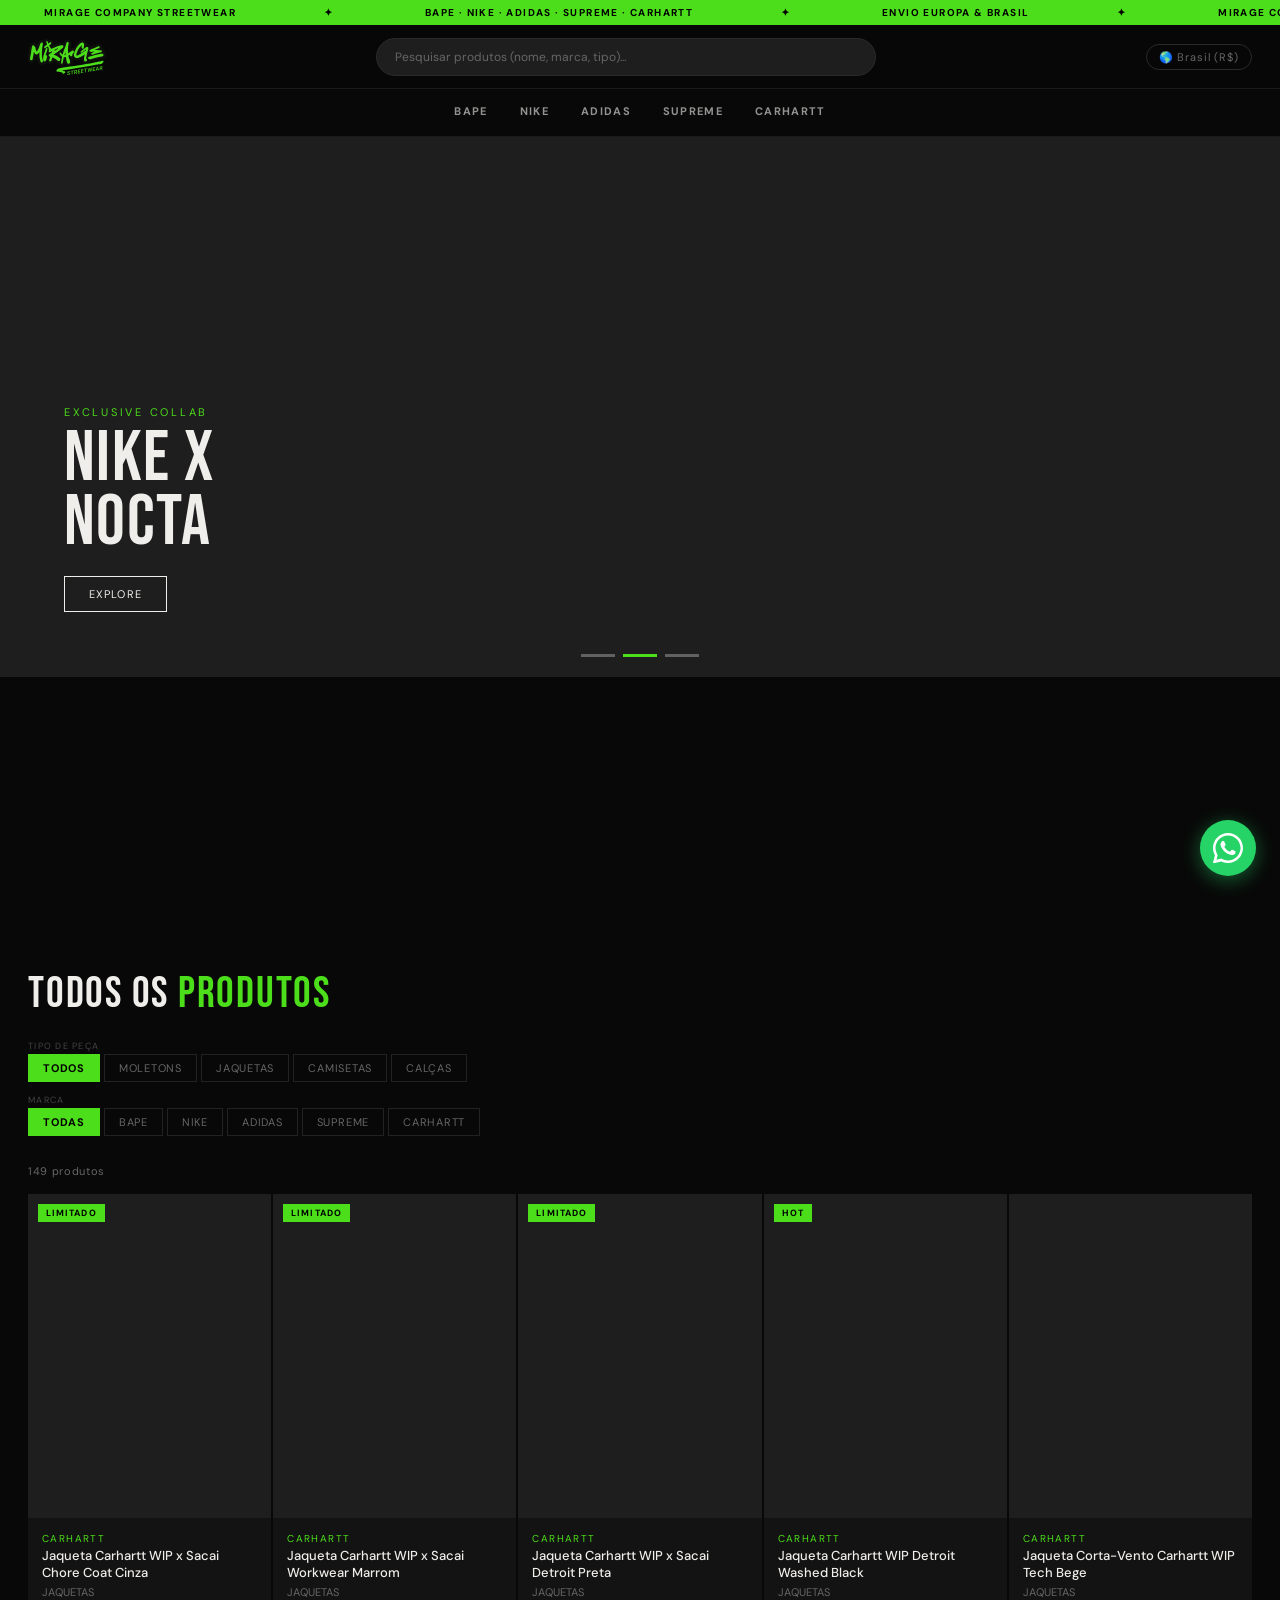
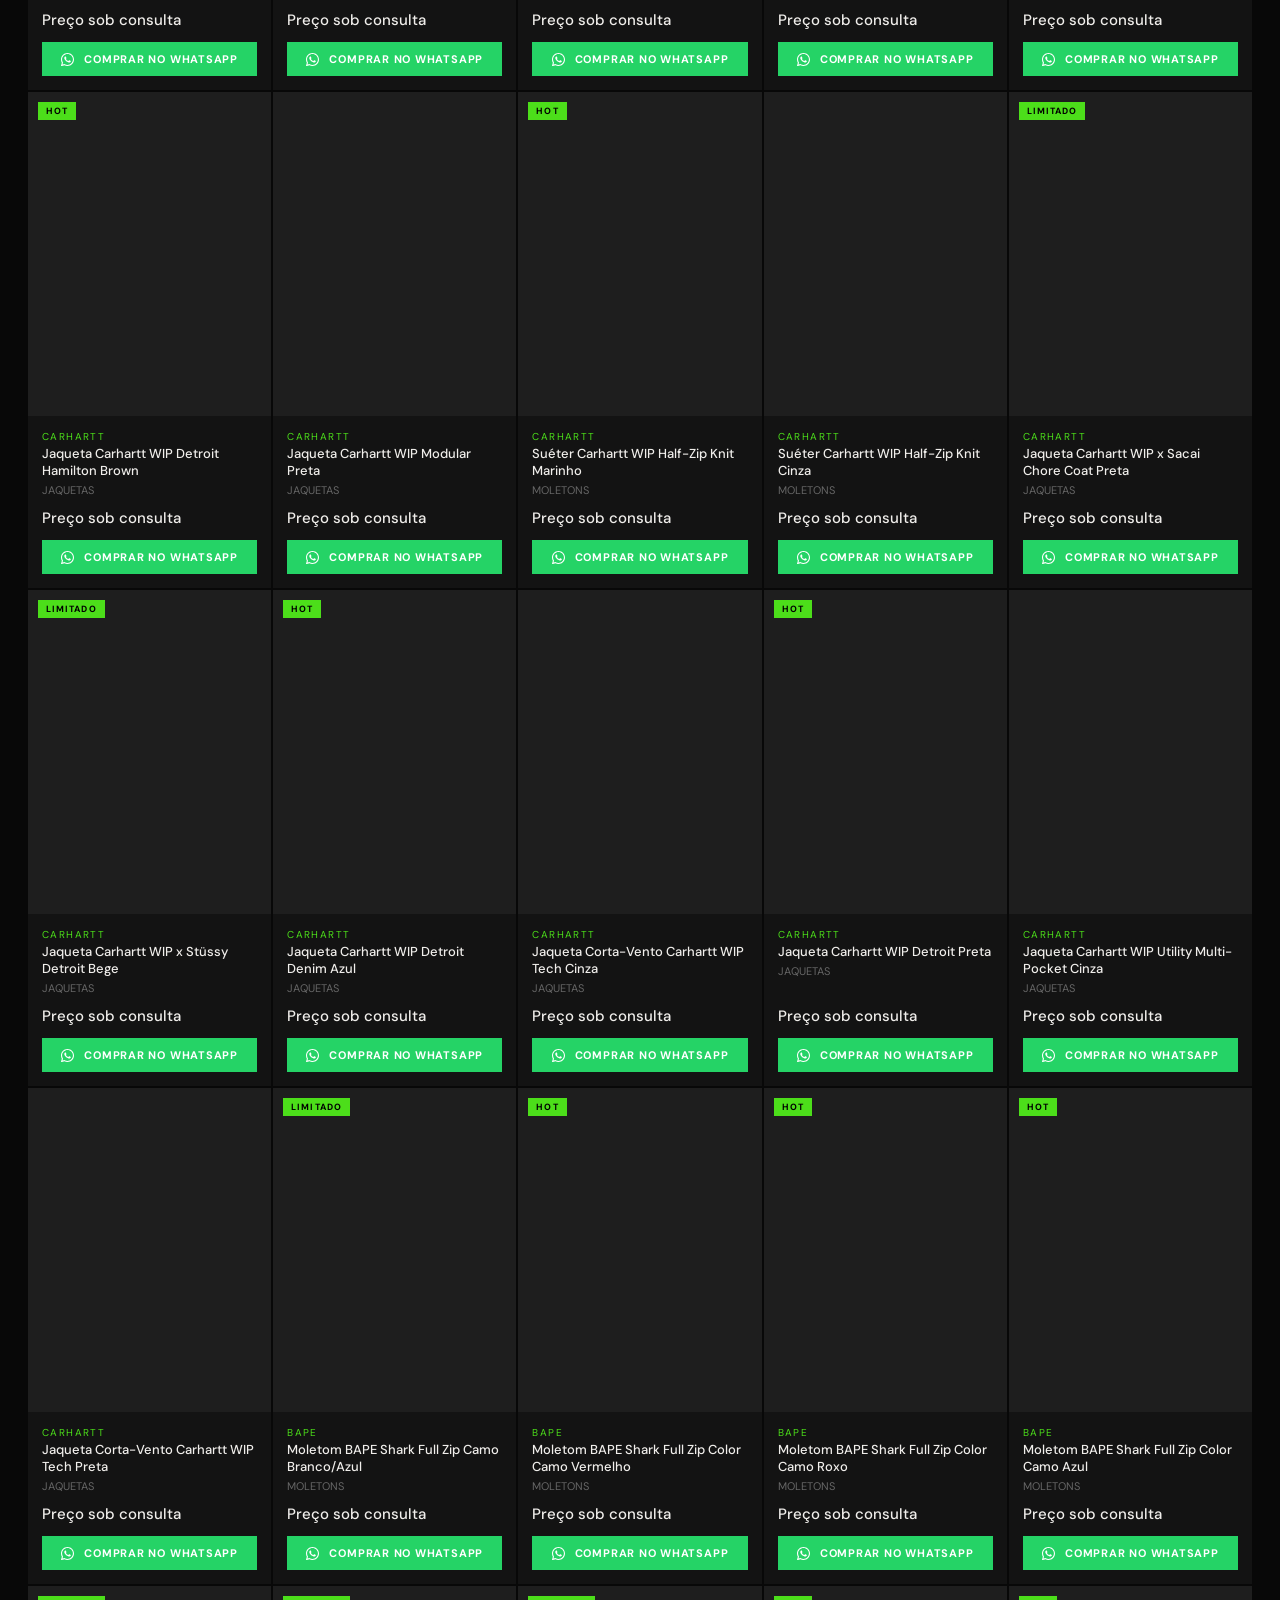
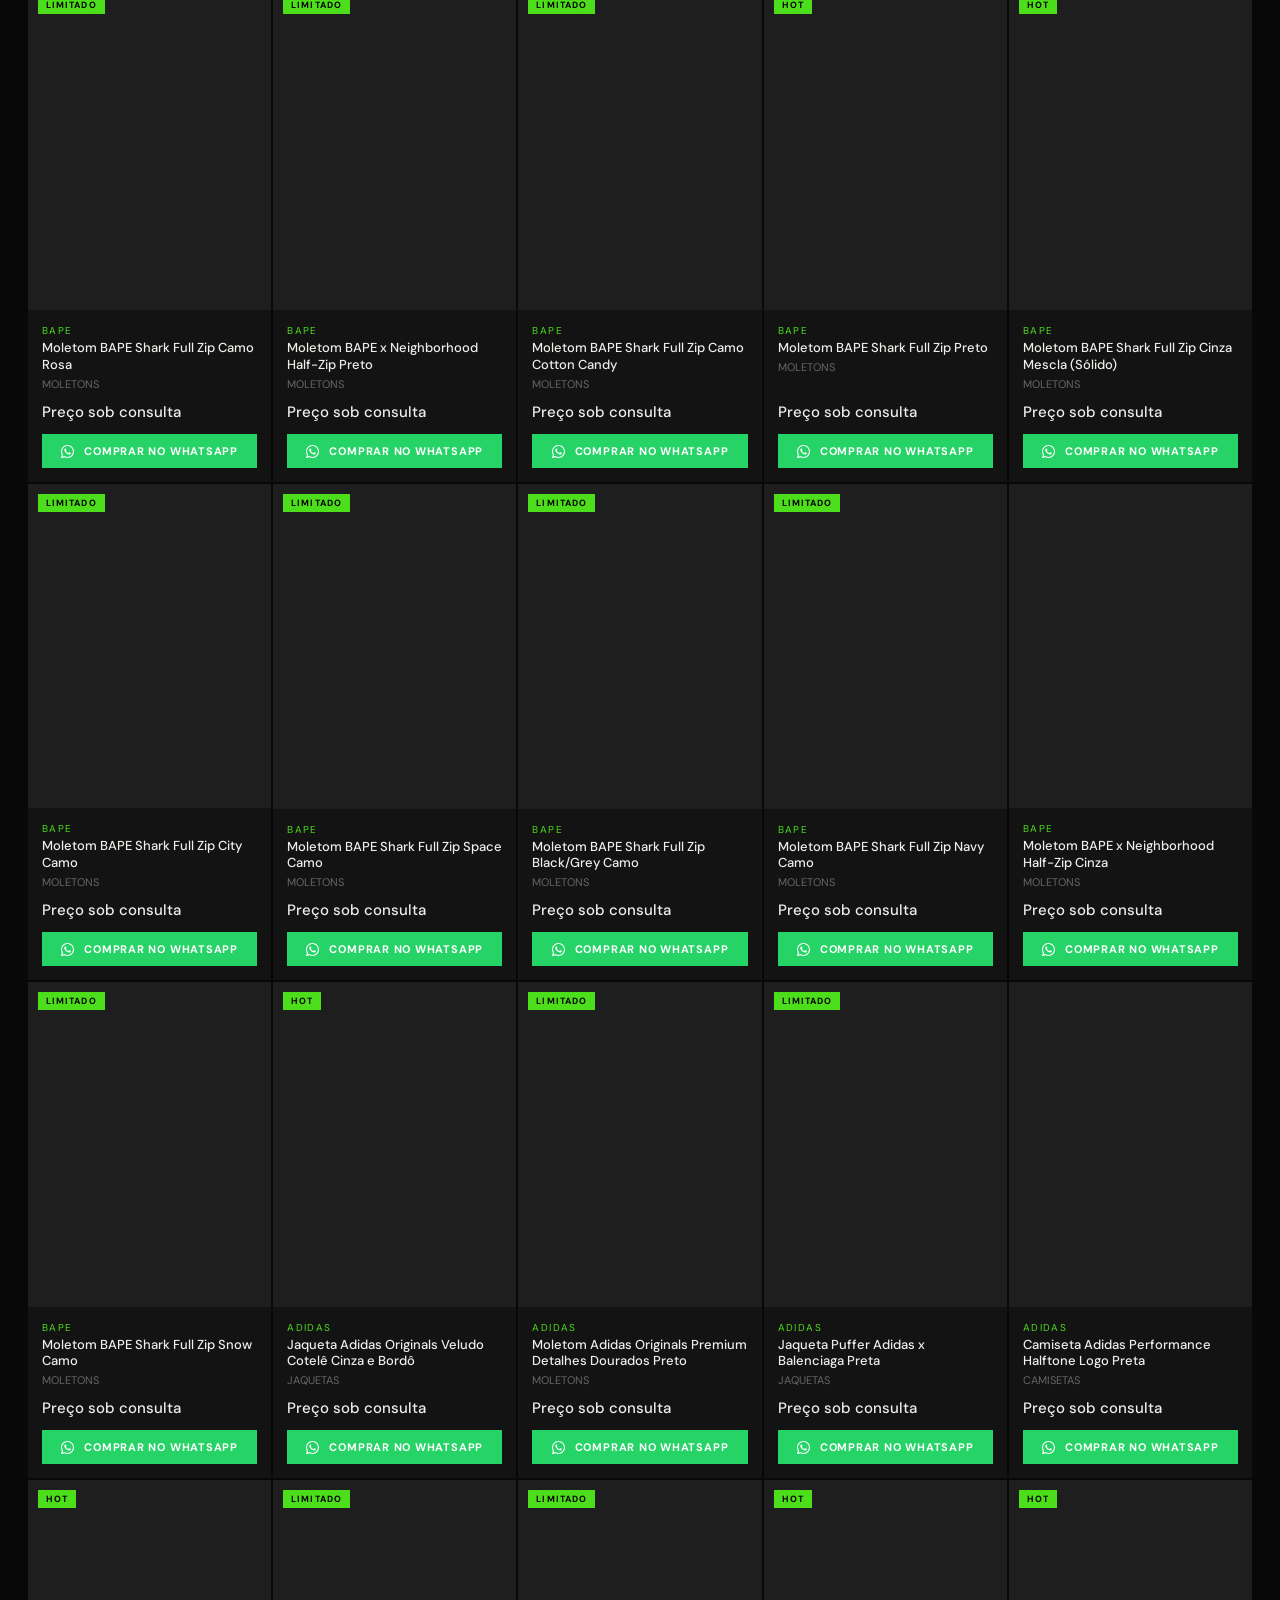
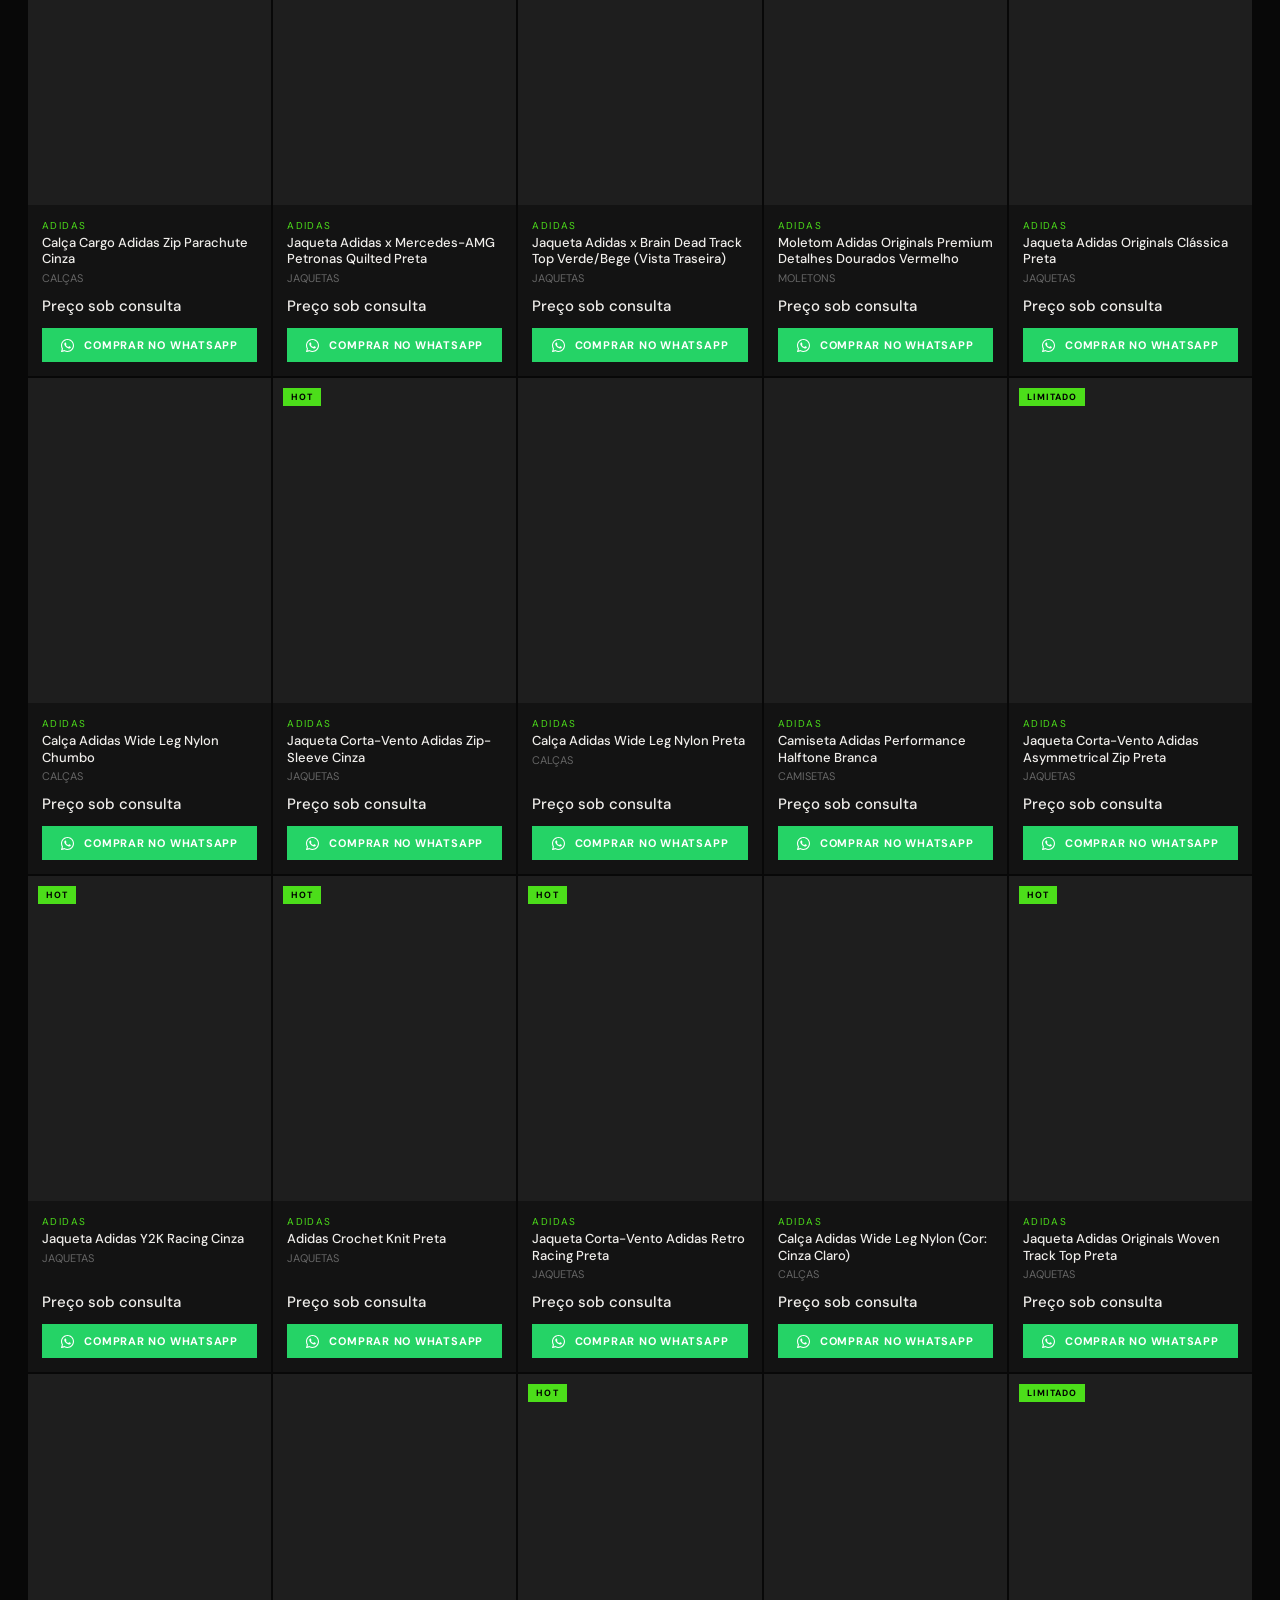
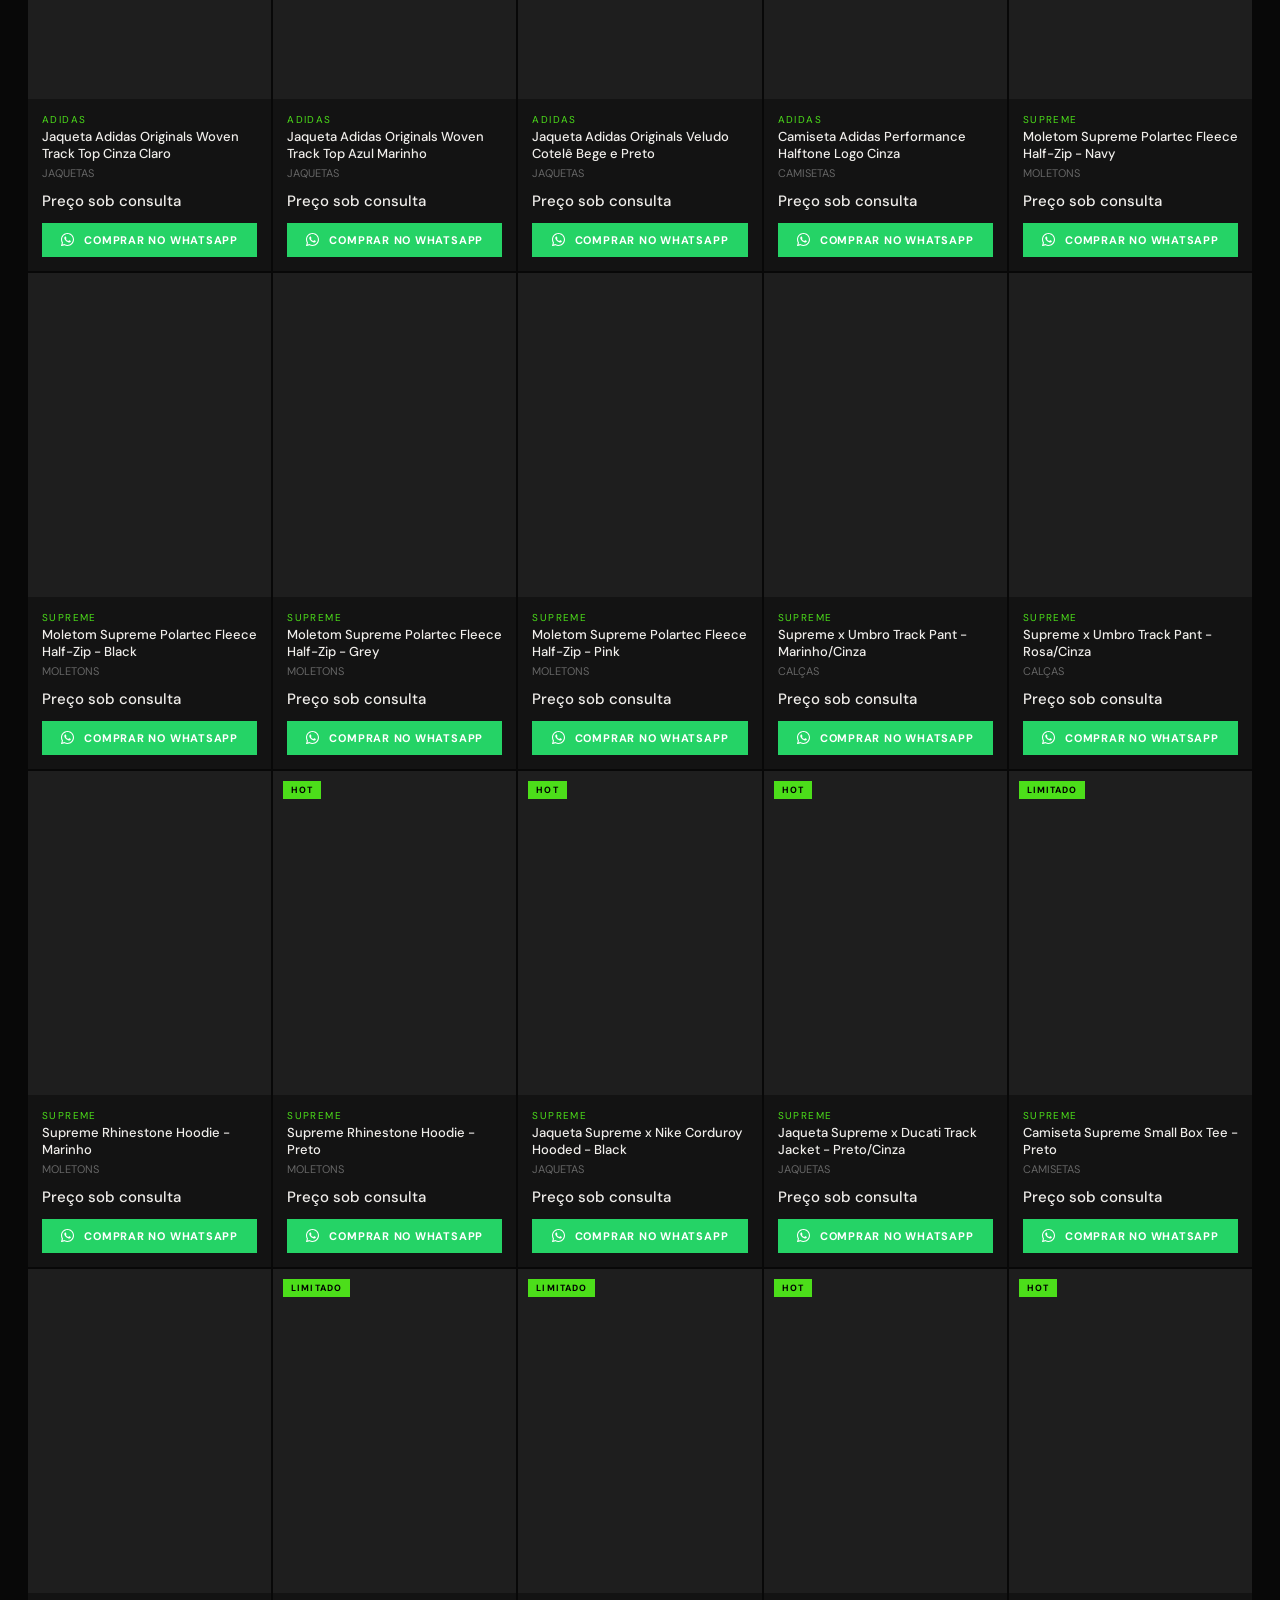
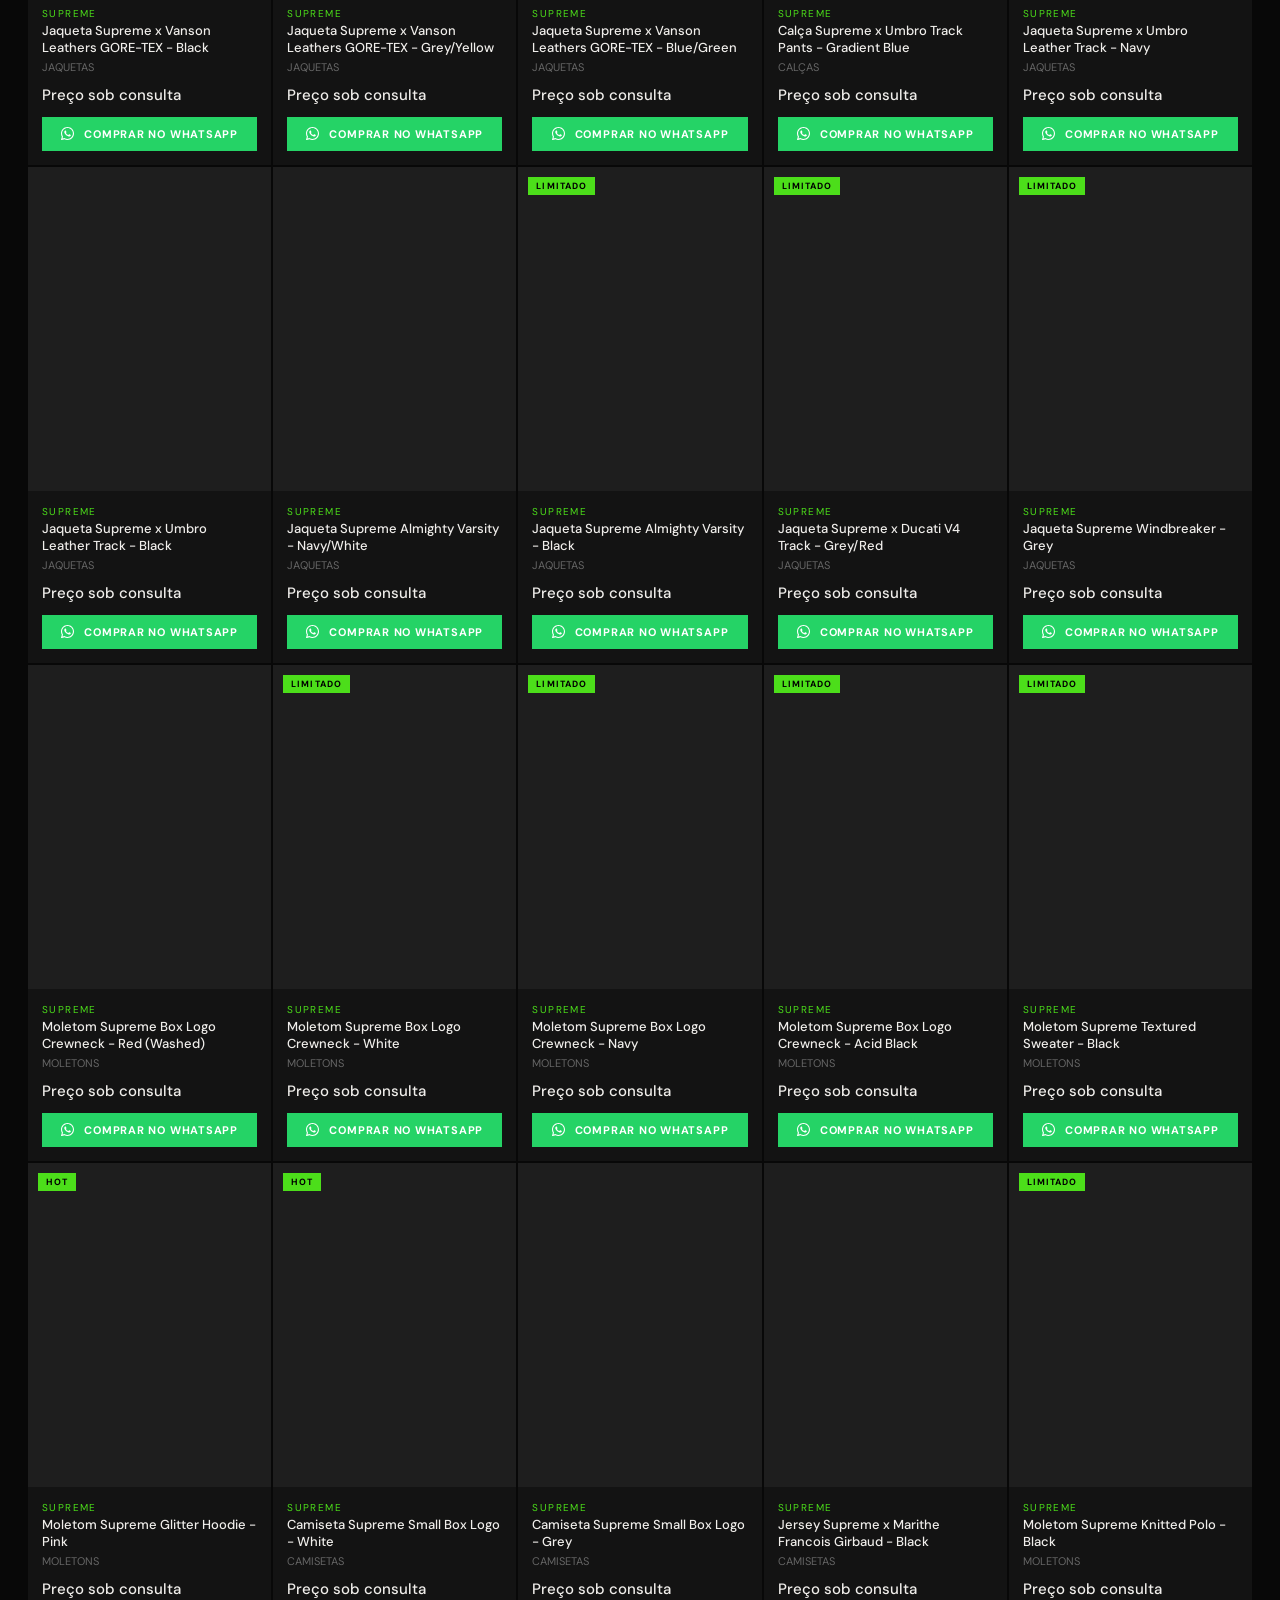
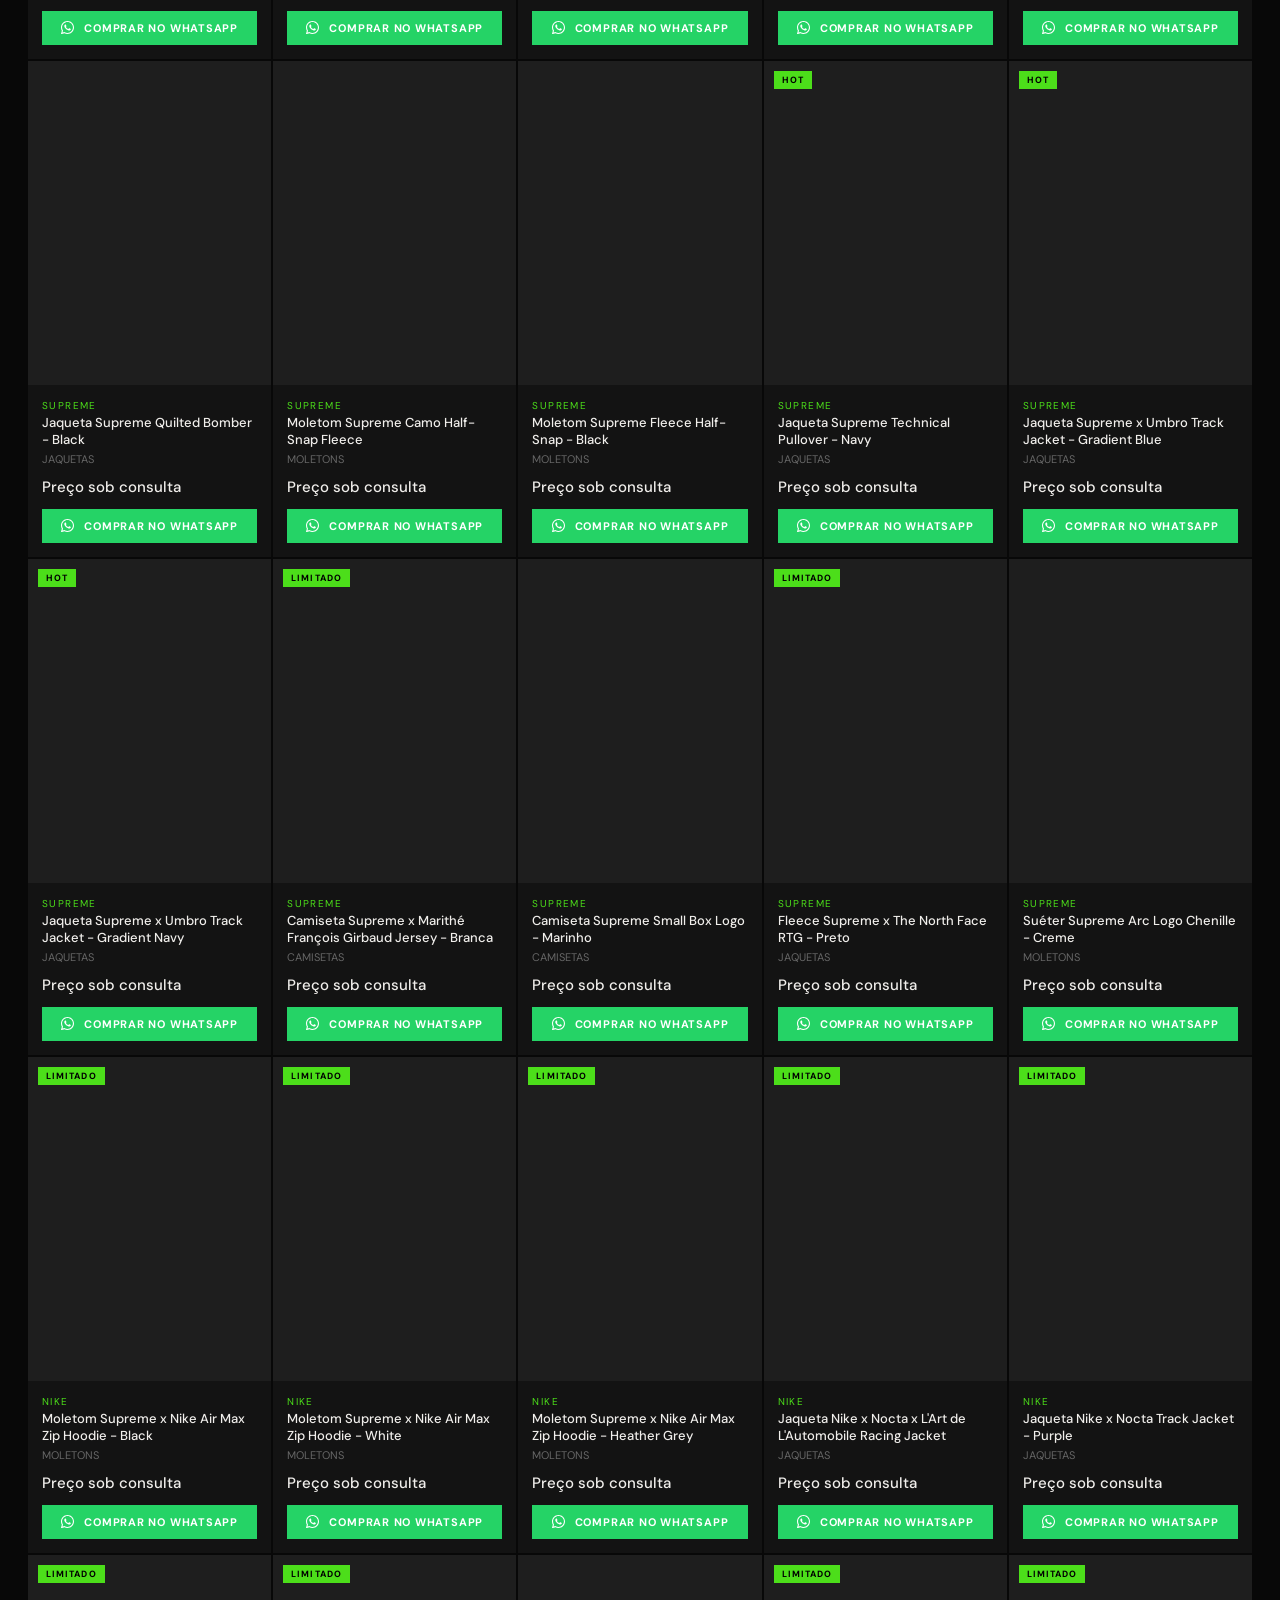
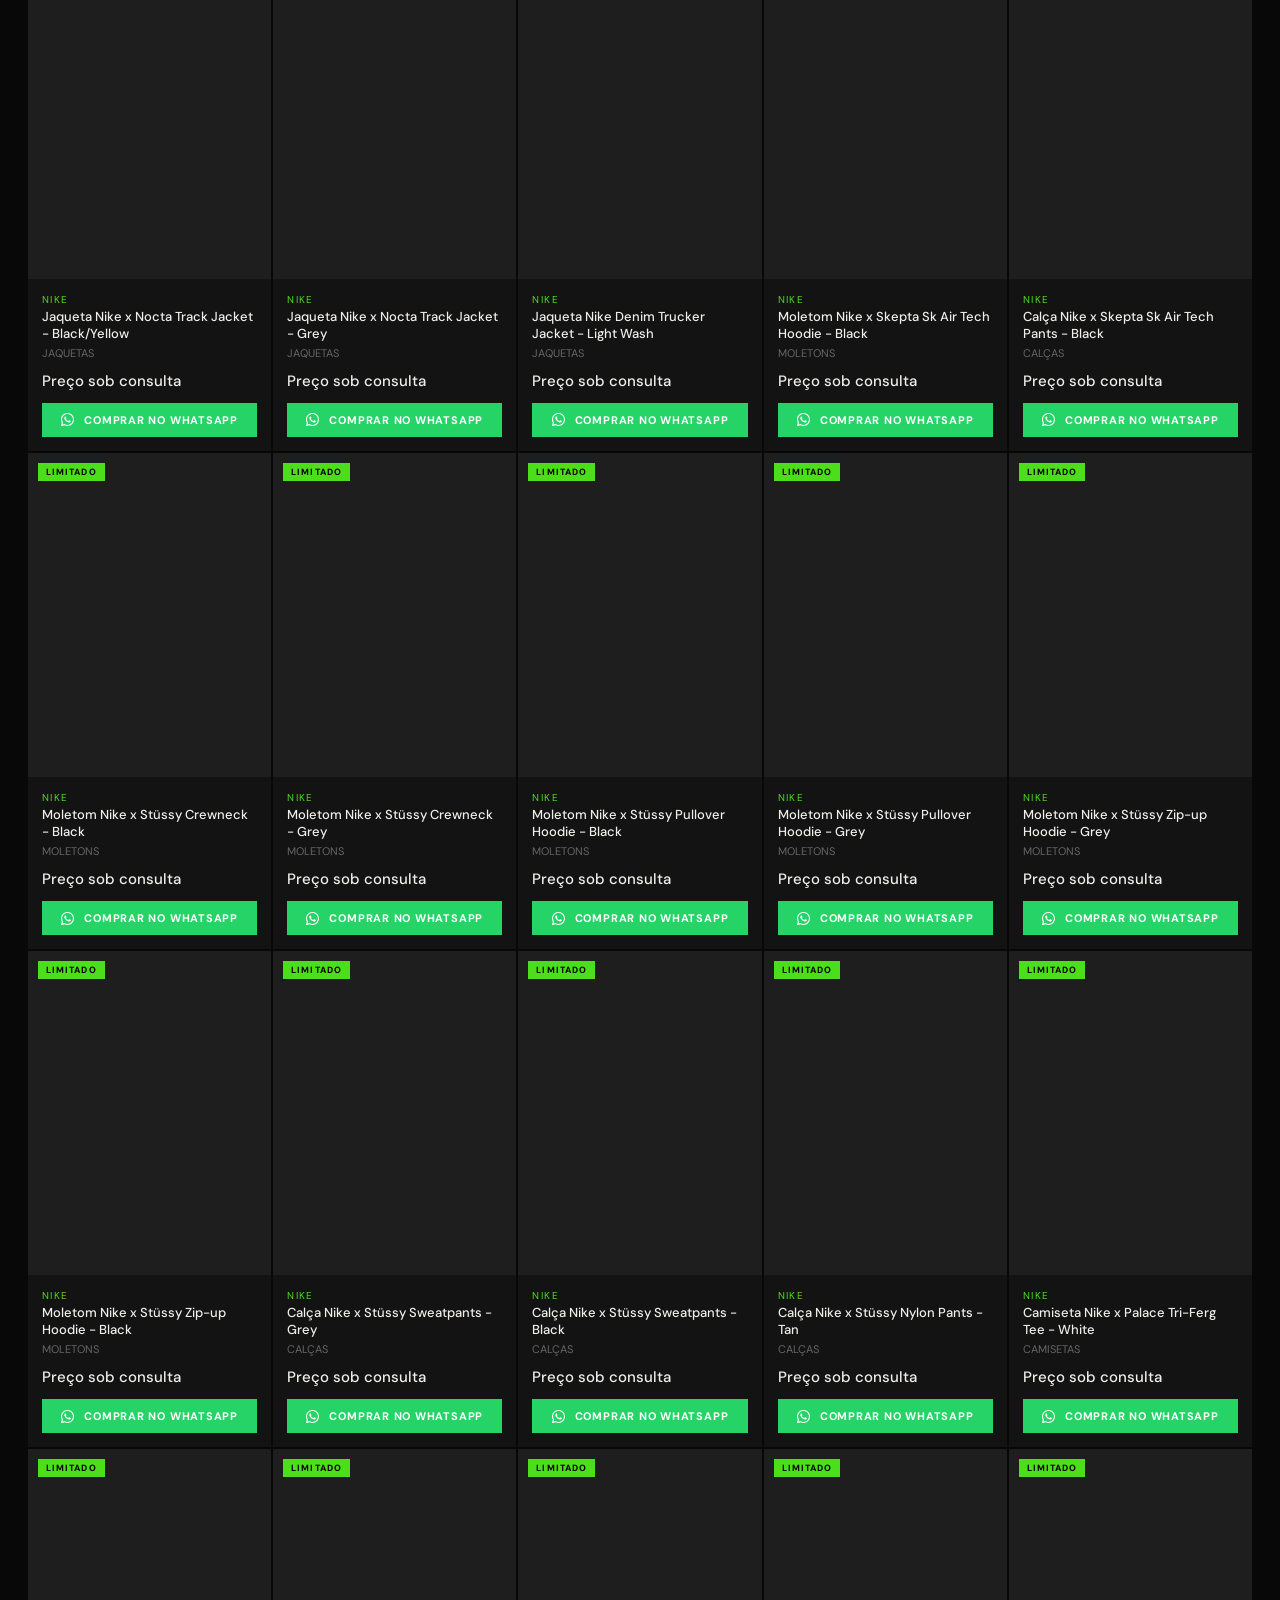
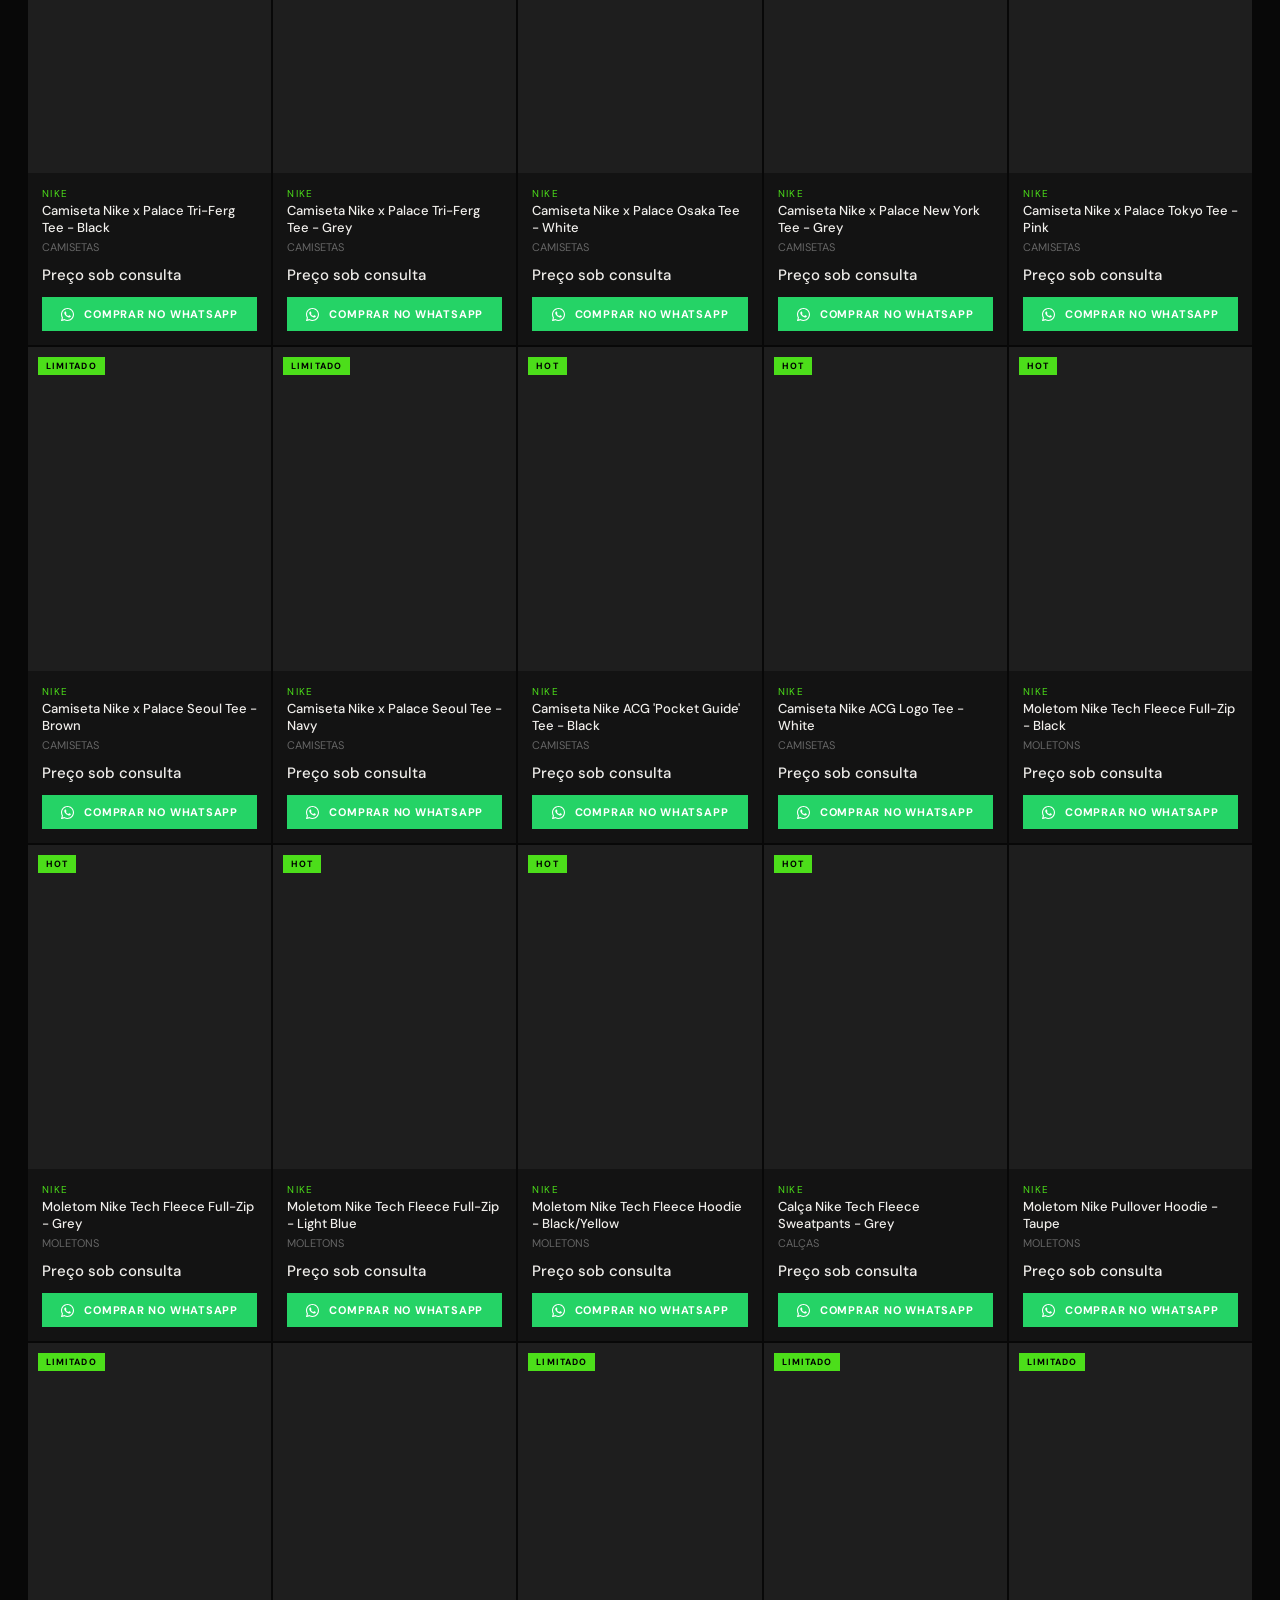
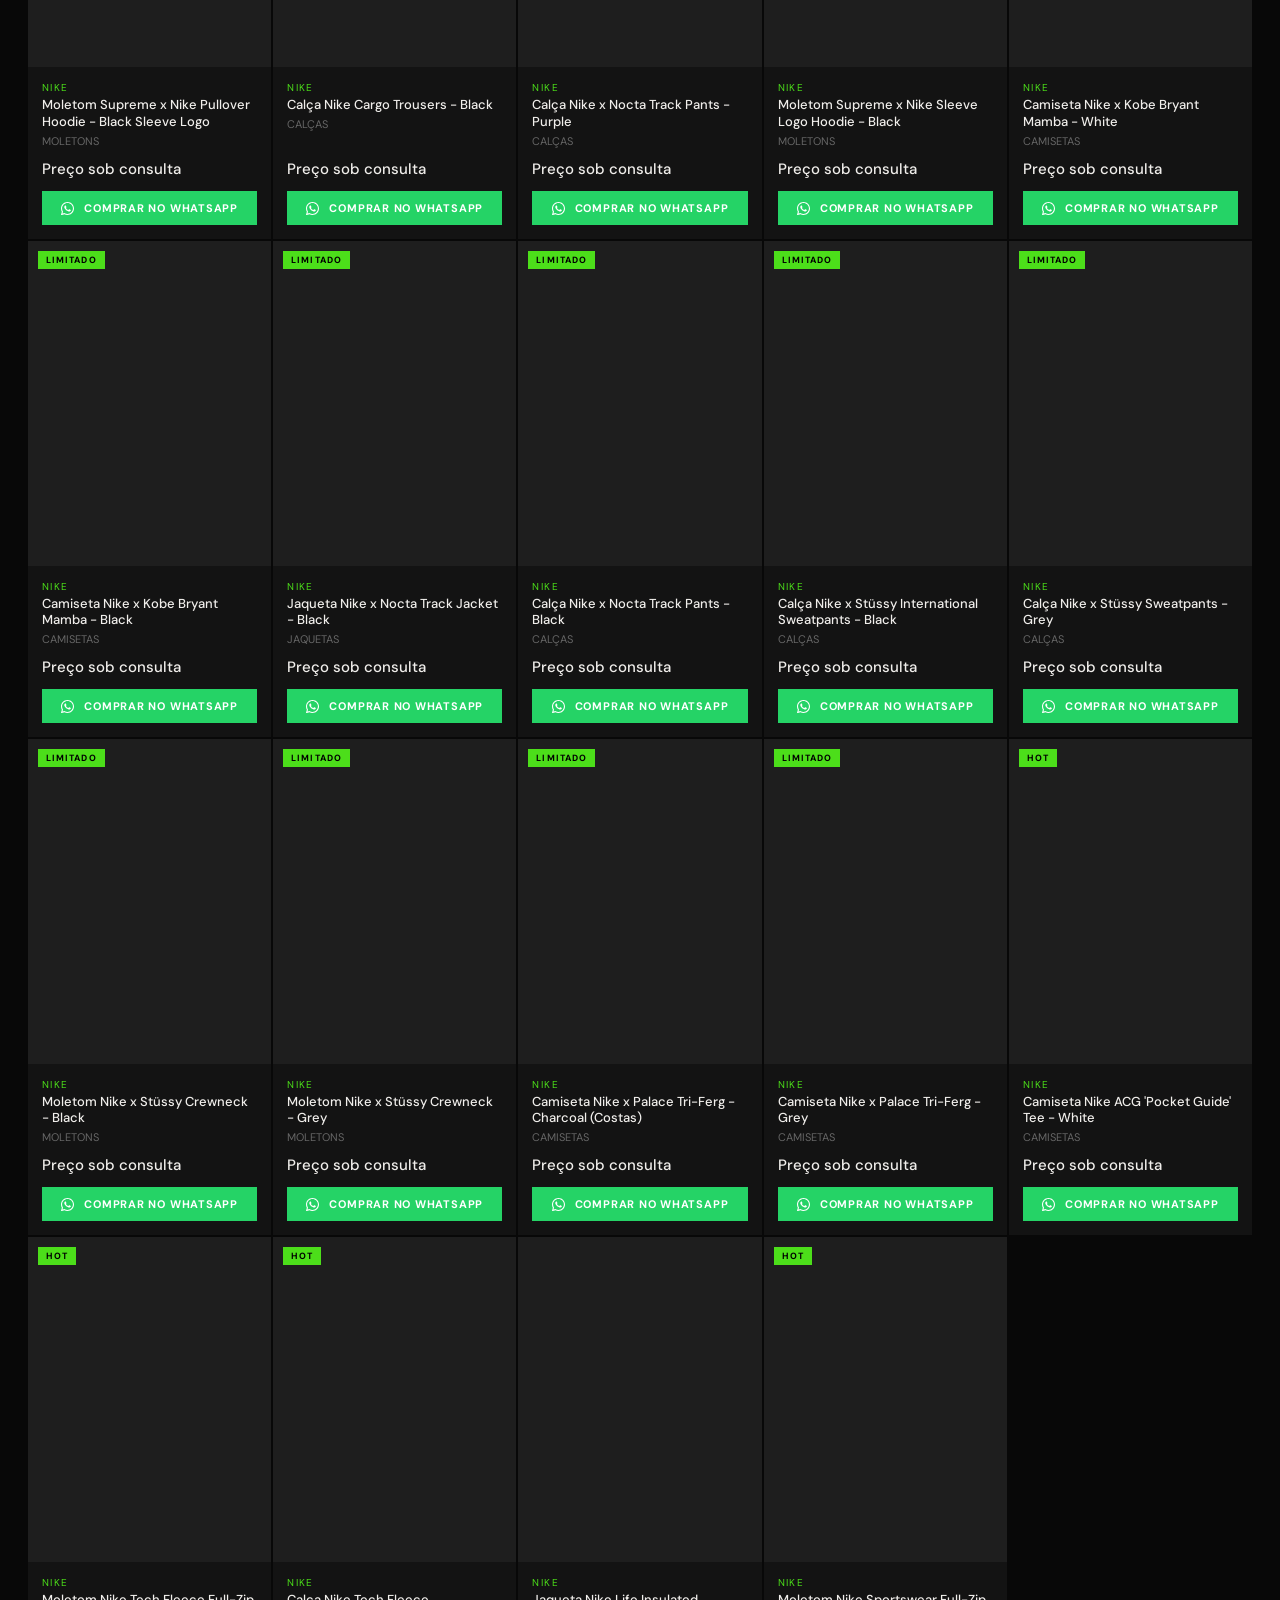
==== commit 1d5653a0: "Add floating WhatsApp button to index.html" ====
--- a/index.html
+++ b/index.html
@@ -350,6 +350,10 @@
   </script>
   <script src="loja.js"></script>
   <script src="animacoes.js"></script>
+  <!-- Botão WhatsApp Flutuante -->
+  <a class="wpp-float" href="https://wa.me/5551989912555" target="_blank" rel="noopener noreferrer" aria-label="Falar no WhatsApp">
+    <svg viewBox="0 0 24 24" xmlns="http://www.w3.org/2000/svg"><path d="M17.472 14.382c-.297-.149-1.758-.867-2.03-.967-.273-.099-.471-.148-.67.15-.197.297-.767.966-.94 1.164-.173.199-.347.223-.644.075-.297-.15-1.255-.463-2.39-1.475-.883-.788-1.48-1.761-1.653-2.059-.173-.297-.018-.458.13-.606.134-.133.298-.347.446-.52.149-.174.198-.298.298-.497.099-.198.05-.371-.025-.52-.075-.149-.669-1.612-.916-2.207-.242-.579-.487-.5-.669-.51-.173-.008-.371-.01-.57-.01-.198 0-.52.074-.792.372-.272.297-1.04 1.016-1.04 2.479 0 1.462 1.065 2.875 1.213 3.074.149.198 2.096 3.2 5.077 4.487.709.306 1.262.489 1.694.625.712.227 1.36.195 1.871.118.571-.085 1.758-.719 2.006-1.413.248-.694.248-1.289.173-1.413-.074-.124-.272-.198-.57-.347z"/><path d="M12 0C5.373 0 0 5.373 0 12c0 2.127.558 4.126 1.535 5.858L.057 23.633a.5.5 0 0 0 .61.61l5.775-1.478A11.95 11.95 0 0 0 12 24c6.627 0 12-5.373 12-12S18.627 0 12 0zm0 22a9.944 9.944 0 0 1-5.088-1.392l-.363-.216-3.763.963.982-3.637-.237-.376A9.944 9.944 0 0 1 2 12C2 6.477 6.477 2 12 2s10 4.477 10 10-4.477 10-10 10z"/></svg>
+  </a>
 </body>
 
-</html>+</html>
--- a/style.css
+++ b/style.css
@@ -239,6 +239,27 @@
   max-height: 700px;
   overflow: hidden;
   background: var(--gray2);
+  transition: max-height 0.4s ease, min-height 0.4s ease, opacity 0.4s ease;
+}
+
+/* Hero oculto quando há busca ativa no mobile */
+.hero-slider.search-hidden {
+  max-height: 0 !important;
+  min-height: 0 !important;
+  opacity: 0;
+  pointer-events: none;
+}
+
+.promo-strip {
+  transition: max-height 0.4s ease, opacity 0.4s ease, margin 0.4s ease;
+}
+
+.promo-strip.search-hidden {
+  max-height: 0 !important;
+  overflow: hidden;
+  opacity: 0;
+  pointer-events: none;
+  margin: 0;
 }
 
 .slide {
@@ -623,14 +644,13 @@
   flex-shrink: 0;
 }
 
-/* ─── MODAL CORRIGIDO (COM O PONTO NO .OVERLAY) ────────────────────────────── */
+/* ─── MODAL ────────────────────────────────────────────────────────────────── */
 .overlay {
   position: fixed !important;
   inset: 0 !important;
   background: rgba(0, 0, 0, 0.72);
   z-index: 9999 !important;
   display: none;
-  /* JS muda para flex */
   align-items: center;
   justify-content: center;
   padding: 20px;
@@ -651,7 +671,6 @@
   position: relative;
   border: 1px solid #333;
   overflow: hidden;
-  /* Evita que a imagem saia do modal */
 }
 
 /* Permitir copiar texto */
@@ -665,13 +684,11 @@
 }
 
 /* ─── BANNERS PARA PÁGINAS DE MARCA ────────────────────────────────────────── */
-/* Se a página for de marca (não tiver a classe .home), escondemos o que sobra do slider */
 body:not(.home) .slider-dots,
 body:not(.home) .dot {
   display: none !important;
 }
 
-/* Ajuste para o banner simples nas páginas de marca */
 .brand-hero-simple {
   width: 100%;
   height: 40vh;
@@ -952,6 +969,48 @@
   to {
     opacity: 1;
     transform: translateY(0);
+  }
+}
+
+/* ─── WHATSAPP FLOATING BUTTON ──────────────────────────────────────────────── */
+.wpp-float {
+  position: fixed;
+  bottom: 24px;
+  right: 24px;
+  z-index: 8888;
+  width: 56px;
+  height: 56px;
+  background: #25D366;
+  border-radius: 50%;
+  display: flex;
+  align-items: center;
+  justify-content: center;
+  box-shadow: 0 4px 20px rgba(37, 211, 102, 0.45);
+  cursor: pointer;
+  text-decoration: none;
+  transition: transform 0.2s ease, background 0.2s ease, box-shadow 0.2s ease;
+  animation: wppPulse 3s ease-in-out infinite;
+}
+
+.wpp-float:hover {
+  background: #1db954;
+  transform: scale(1.1);
+  box-shadow: 0 6px 28px rgba(37, 211, 102, 0.6);
+  animation: none;
+}
+
+.wpp-float svg {
+  width: 30px;
+  height: 30px;
+  fill: #fff;
+}
+
+@keyframes wppPulse {
+  0%, 100% {
+    box-shadow: 0 4px 20px rgba(37, 211, 102, 0.45);
+  }
+  50% {
+    box-shadow: 0 4px 32px rgba(37, 211, 102, 0.75), 0 0 0 8px rgba(37, 211, 102, 0.1);
   }
 }
 
@@ -1102,24 +1161,91 @@
   .section-title {
     font-size: 32px;
   }
+
+  /* Floating button smaller on mobile */
+  .wpp-float {
+    bottom: 16px;
+    right: 16px;
+    width: 50px;
+    height: 50px;
+  }
+
+  .wpp-float svg {
+    width: 26px;
+    height: 26px;
+  }
 }
 
 @media (max-width: 480px) {
+  /* ── MODAL MOBILE ── */
+  .overlay {
+    padding: 0;
+    align-items: flex-end;
+  }
+
   .modal {
     grid-template-columns: 1fr;
-    max-height: none;
+    max-height: 92dvh;
+    max-height: 92vh;
+    width: 100%;
+    overflow: hidden;
+    display: flex;
+    flex-direction: column;
+    border-radius: 16px 16px 0 0;
+    border-left: none;
+    border-right: none;
+    border-bottom: none;
   }
 
   .modal-img-wrap {
     display: block;
-    /* Mostra a imagem no mobile */
-    height: 300px;
+    flex-shrink: 0;
+    height: 240px;
+    min-height: 0;
   }
 
   .modal-img-wrap img#mImg {
+    width: 100%;
     height: 100%;
-  }
-
+    object-fit: cover;
+    object-position: center top;
+    flex: unset;
+    min-height: unset;
+  }
+
+  .modal-thumbs {
+    flex-shrink: 0;
+    padding: 6px 8px;
+    overflow-x: auto;
+    flex-wrap: nowrap;
+  }
+
+  .modal-body {
+    flex: 1;
+    overflow-y: auto;
+    -webkit-overflow-scrolling: touch;
+    max-height: none;
+    padding: 18px 16px 0;
+  }
+
+  .m-name {
+    font-size: 24px;
+  }
+
+  .m-price {
+    font-size: 20px;
+  }
+
+  /* Botão WPP fica grudado no fundo do modal */
+  .m-wpp {
+    position: sticky;
+    bottom: 0;
+    flex-shrink: 0;
+    padding: 16px;
+    margin-top: 16px;
+  }
+
+  /* ── NAV ── */
   nav {
     padding: 0 16px;
   }
@@ -1154,8 +1280,6 @@
   display: none !important;
 }
 
-/* Se a página não for o index, vamos travar o título para não animar errado */
 body:not(.home) .slide-content {
   pointer-events: auto;
-  /* Permite interagir se precisar */
-}+}
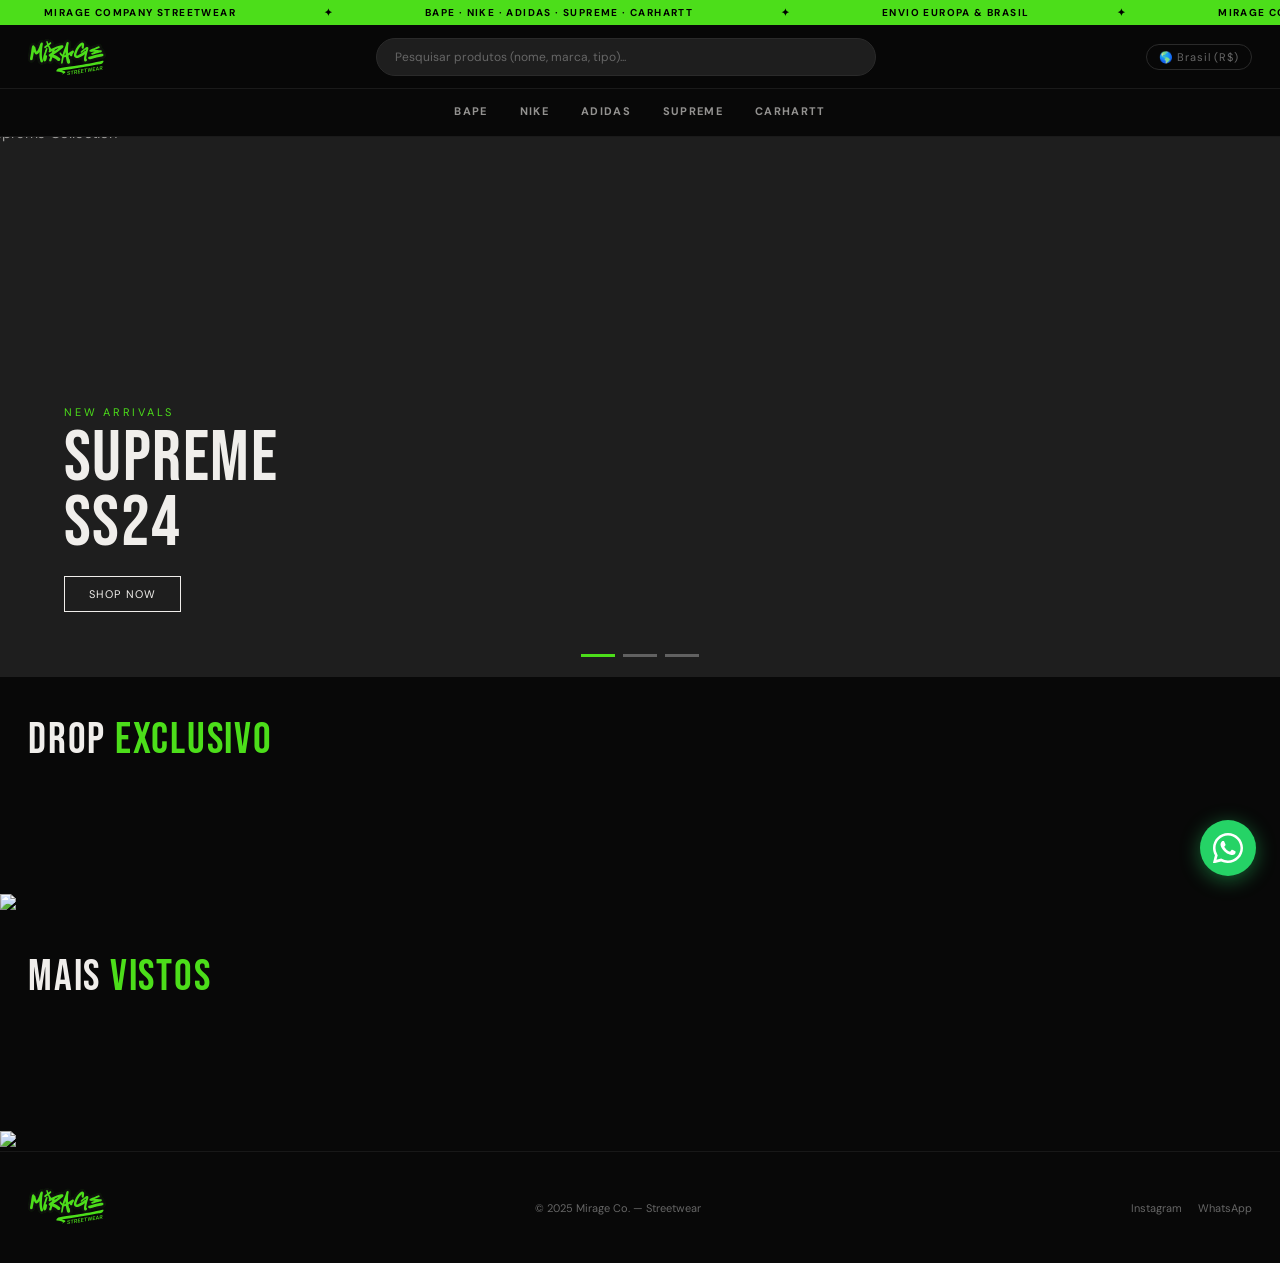
==== commit 45cccc8b: "Refactor product sections and remove promotions Removed promotional sections for Adidas and Carhartt" ====
--- a/index.html
+++ b/index.html
@@ -184,49 +184,27 @@
 
     <div class="slider-dots" id="sliderDots"></div>
   </div>
-  <div class="promo-strip">
-    <div class="promo-card" onclick="window.location='adidas.html'">
-      <picture>
-        <source media="(max-width: 768px)"
-          srcset="https://pub-9eb15062e53d4ad1a85362ac330e3002.r2.dev/Adidas-banner-promo-esq-mobile.png">
-        <img src="https://pub-9eb15062e53d4ad1a85362ac330e3002.r2.dev/Adidas-banner-promo-esq.png" alt="Adidas"
-          loading="lazy">
-      </picture>
-      <div class="promo-text">ADIDAS</div>
-    </div>
-    <div class="promo-card" onclick="window.location='carhartt.html'">
-      <picture>
-        <source media="(max-width: 768px)"
-          srcset="https://pub-9eb15062e53d4ad1a85362ac330e3002.r2.dev/Carhartt-banner-promo-dir-mobile.png">
-        <img src="https://pub-9eb15062e53d4ad1a85362ac330e3002.r2.dev/Carhartt-banner-promo-dir.png" alt="Carhartt WIP"
-          loading="lazy">
-      </picture>
-      <div class="promo-text">CARHARTT WIP</div>
-    </div>
-  </div>
+  <!-- 2. Primeira Seção de Produtos -->
   <div class="filter-section">
-    <div class="section-title">TODOS OS <span>PRODUTOS</span></div>
-
-    <div class="fg-label">Tipo de peça</div>
-    <button class="fb active" data-g="tipo" data-v="todos" onclick="setFilter('tipo','todos')">TODOS</button>
-    <button class="fb" data-g="tipo" data-v="moletons" onclick="setFilter('tipo','moletons')">MOLETONS</button>
-    <button class="fb" data-g="tipo" data-v="jaquetas" onclick="setFilter('tipo','jaquetas')">JAQUETAS</button>
-    <button class="fb" data-g="tipo" data-v="camisetas" onclick="setFilter('tipo','camisetas')">CAMISETAS</button>
-    <button class="fb" data-g="tipo" data-v="calcas" onclick="setFilter('tipo','calcas')">CALÇAS</button>
-    <div class="fg-label">Marca</div>
-    <button class="fb active" data-g="marca" data-v="todos" onclick="setFilter('marca','todos')">Todas</button>
-    <button class="fb" data-g="marca" data-v="bape" onclick="setFilter('marca','bape')">BAPE</button>
-    <button class="fb" data-g="marca" data-v="nike" onclick="setFilter('marca','nike')">Nike</button>
-    <button class="fb" data-g="marca" data-v="adidas" onclick="setFilter('marca','adidas')">Adidas</button>
-    <button class="fb" data-g="marca" data-v="supreme" onclick="setFilter('marca','supreme')">Supreme</button>
-    <button class="fb" data-g="marca" data-v="carhartt" onclick="setFilter('marca','carhartt')">Carhartt</button>
-  </div>
+    <div class="section-title">DROP <span>EXCLUSIVO</span></div>
   </div>
   <div class="products-section">
-    <div class="ph">
-      <div class="pcount" id="pcount"></div>
-    </div>
-    <div class="grid" id="grid"></div>
+    <div class="grid" id="grid-drop-exclusivo"></div>
+  </div>
+  <!-- 3. Banner Intercalado A (ADIDAS) -->
+  <div class="promo-banner" onclick="window.location='adidas.html'">
+    <img src="https://pub-9eb15062e53d4ad1a85362ac330e3002.r2.dev/Adidas-banner-promo-esq.png" style="width:100%; cursor:pointer;">
+  </div>
+  <!-- 4. Segunda Seção de Produtos -->
+  <div class="filter-section">
+    <div class="section-title">MAIS <span>VISTOS</span></div>
+  </div>
+  <div class="products-section">
+    <div class="grid" id="grid-mais-vistos"></div>
+  </div>
+  <!-- 5. Banner Intercalado B (CARHARTT) -->
+  <div class="promo-banner" onclick="window.location='carhartt.html'">
+    <img src="https://pub-9eb15062e53d4ad1a85362ac330e3002.r2.dev/Carhartt-banner-promo-dir.png" style="width:100%; cursor:pointer;">
   </div>
   <div class="overlay" id="overlay" onclick="closeModal(event)">
     <div class="modal">
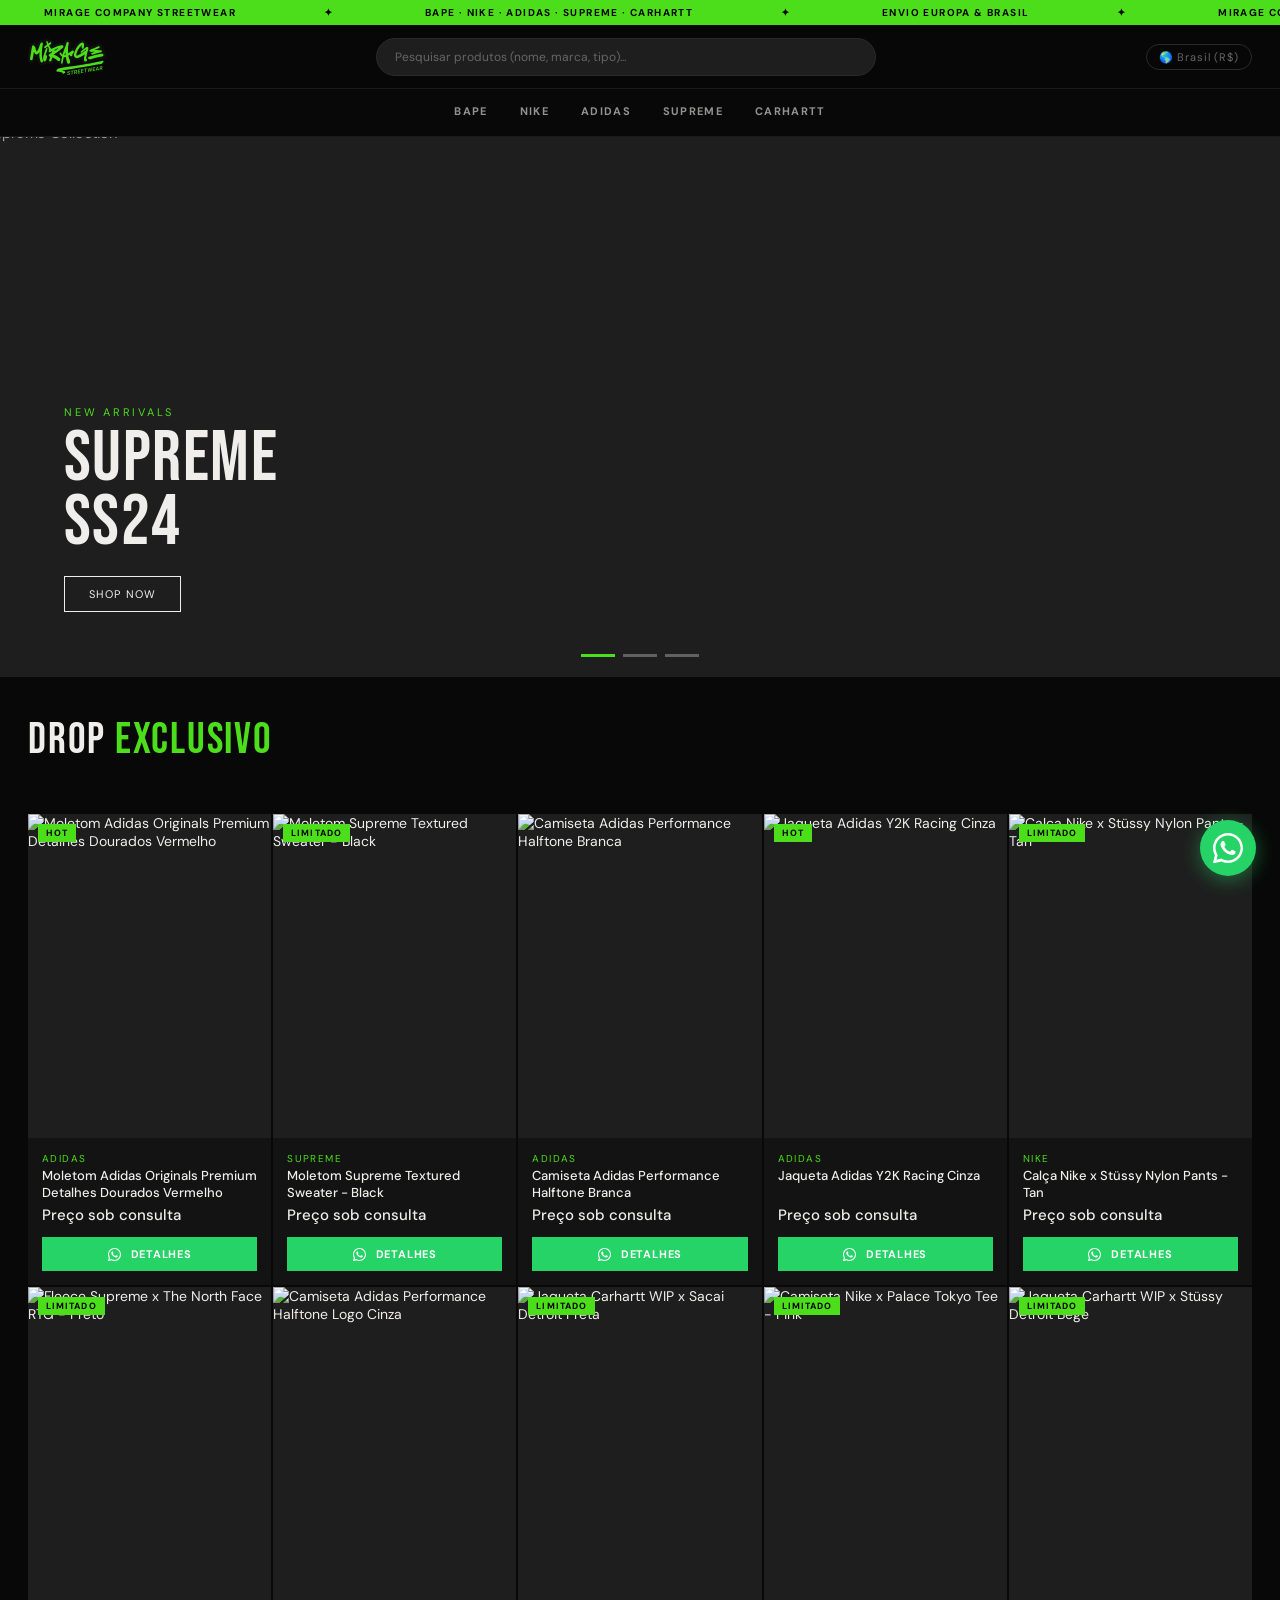
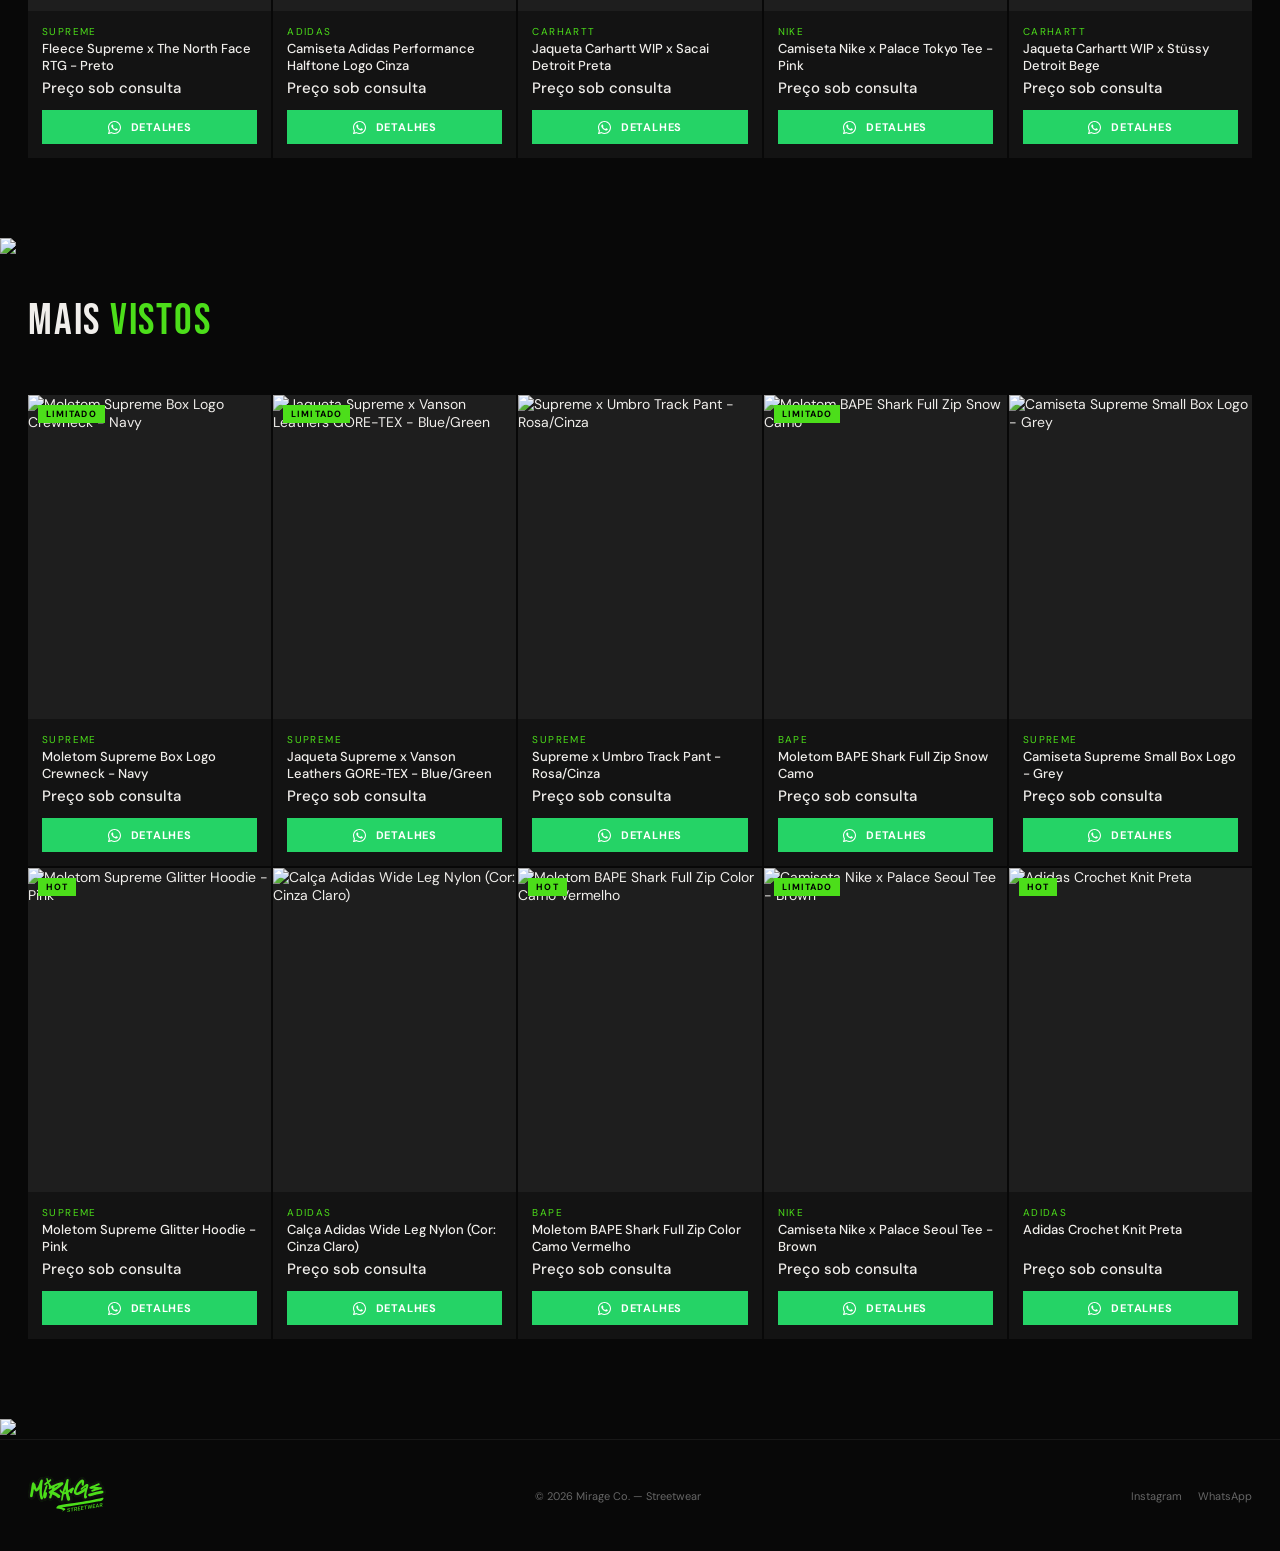
==== commit 7c204a7b: "Update footer copyright year to 2026" ====
--- a/index.html
+++ b/index.html
@@ -315,17 +315,13 @@
           </g>
         </g>
       </svg></a>
-    <div>© 2025 Mirage Co. — Streetwear</div>
+    <div>© 2026 Mirage Co. — Streetwear</div>
     <div style="display:flex;gap:16px">
       <a href="#">Instagram</a>
       <a href="#">WhatsApp</a>
     </div>
   </footer>
   <script src="produtos.js"></script>
-  <script>
-    // Index usa todos os produtos e filtra por marca também
-    window.activeFilters = { tipo: 'todos', marca: 'todos' };
-  </script>
   <script src="loja.js"></script>
   <script src="animacoes.js"></script>
   <!-- Botão WhatsApp Flutuante -->
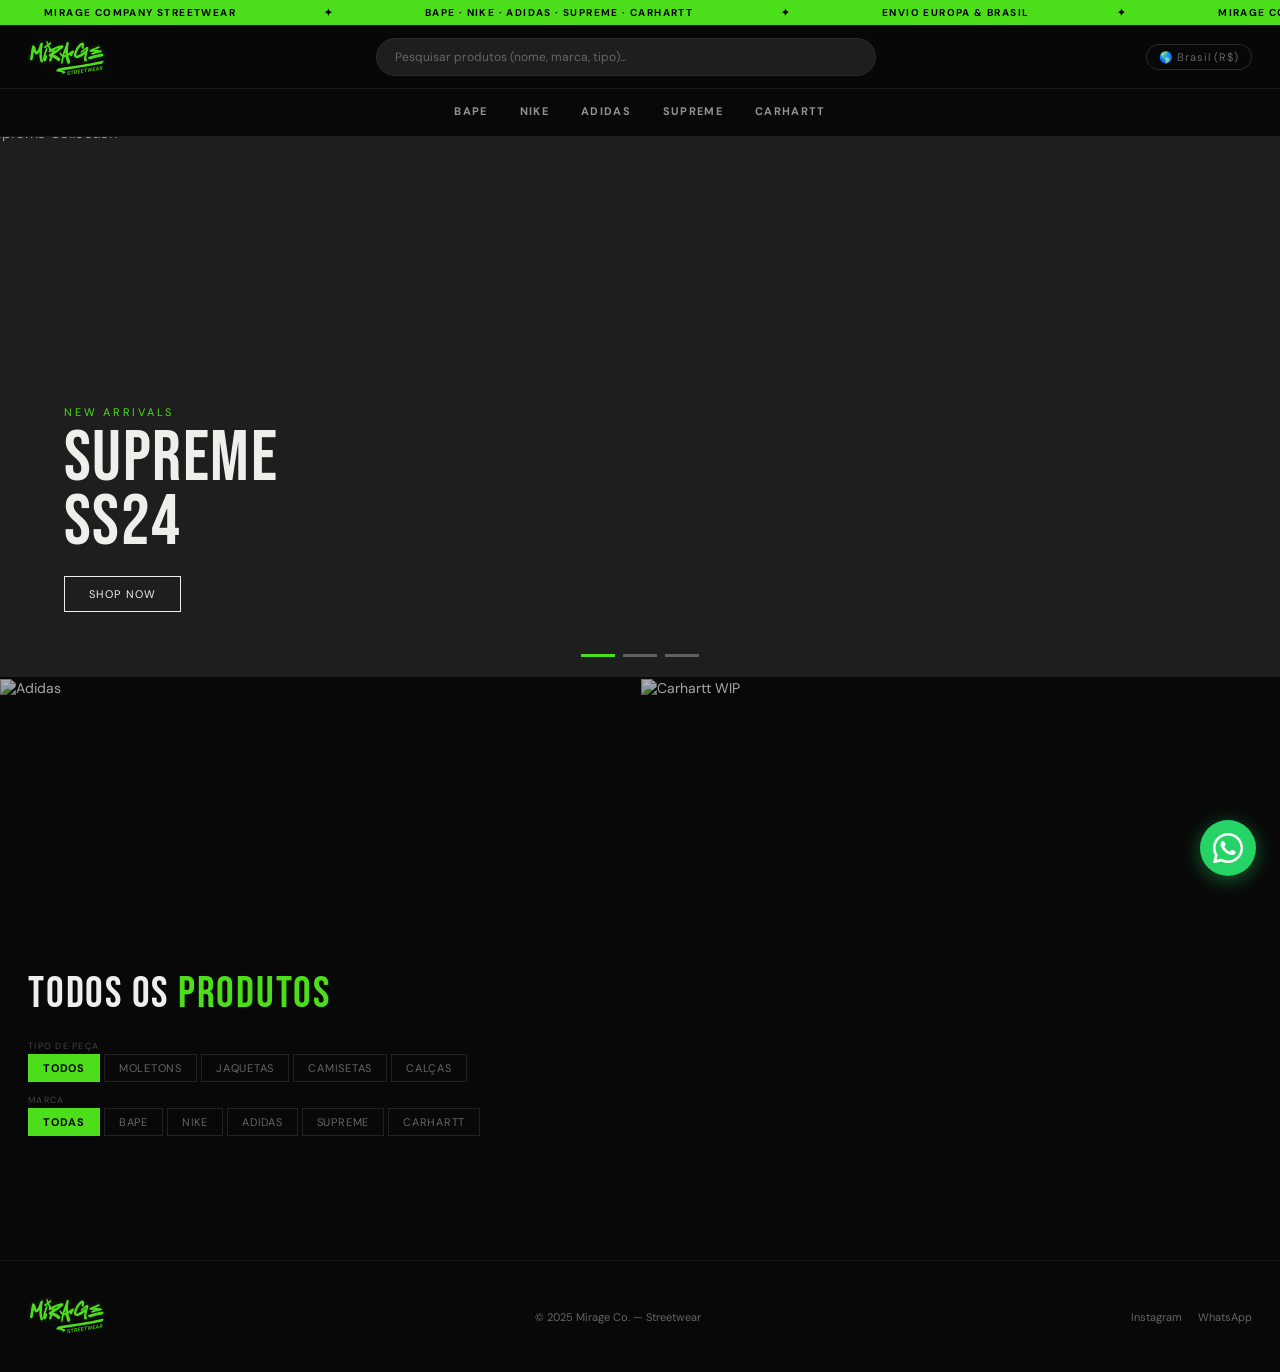
==== commit 65558160: "Add promotional sections and update product filters Added promotional sections for Adidas and Carhar" ====
--- a/index.html
+++ b/index.html
@@ -184,34 +184,58 @@
 
     <div class="slider-dots" id="sliderDots"></div>
   </div>
-  <!-- 2. Primeira Seção de Produtos -->
+  <div class="promo-strip">
+    <div class="promo-card" onclick="window.location='adidas.html'">
+      <picture>
+        <source media="(max-width: 768px)"
+          srcset="https://pub-9eb15062e53d4ad1a85362ac330e3002.r2.dev/Adidas-banner-promo-esq-mobile.png">
+        <img src="https://pub-9eb15062e53d4ad1a85362ac330e3002.r2.dev/Adidas-banner-promo-esq.png" alt="Adidas"
+          loading="lazy">
+      </picture>
+      <div class="promo-text">ADIDAS</div>
+    </div>
+    <div class="promo-card" onclick="window.location='carhartt.html'">
+      <picture>
+        <source media="(max-width: 768px)"
+          srcset="https://pub-9eb15062e53d4ad1a85362ac330e3002.r2.dev/Carhartt-banner-promo-dir-mobile.png">
+        <img src="https://pub-9eb15062e53d4ad1a85362ac330e3002.r2.dev/Carhartt-banner-promo-dir.png" alt="Carhartt WIP"
+          loading="lazy">
+      </picture>
+      <div class="promo-text">CARHARTT WIP</div>
+    </div>
+  </div>
   <div class="filter-section">
-    <div class="section-title">DROP <span>EXCLUSIVO</span></div>
+    <div class="section-title">TODOS OS <span>PRODUTOS</span></div>
+
+    <div class="fg-label">Tipo de peça</div>
+    <button class="fb active" data-g="tipo" data-v="todos" onclick="setFilter('tipo','todos')">TODOS</button>
+    <button class="fb" data-g="tipo" data-v="moletons" onclick="setFilter('tipo','moletons')">MOLETONS</button>
+    <button class="fb" data-g="tipo" data-v="jaquetas" onclick="setFilter('tipo','jaquetas')">JAQUETAS</button>
+    <button class="fb" data-g="tipo" data-v="camisetas" onclick="setFilter('tipo','camisetas')">CAMISETAS</button>
+    <button class="fb" data-g="tipo" data-v="calcas" onclick="setFilter('tipo','calcas')">CALÇAS</button>
+    <div class="fg-label">Marca</div>
+    <button class="fb active" data-g="marca" data-v="todos" onclick="setFilter('marca','todos')">Todas</button>
+    <button class="fb" data-g="marca" data-v="bape" onclick="setFilter('marca','bape')">BAPE</button>
+    <button class="fb" data-g="marca" data-v="nike" onclick="setFilter('marca','nike')">Nike</button>
+    <button class="fb" data-g="marca" data-v="adidas" onclick="setFilter('marca','adidas')">Adidas</button>
+    <button class="fb" data-g="marca" data-v="supreme" onclick="setFilter('marca','supreme')">Supreme</button>
+    <button class="fb" data-g="marca" data-v="carhartt" onclick="setFilter('marca','carhartt')">Carhartt</button>
+  </div>
   </div>
   <div class="products-section">
-    <div class="grid" id="grid-drop-exclusivo"></div>
-  </div>
-  <!-- 3. Banner Intercalado A (ADIDAS) -->
-  <div class="promo-banner" onclick="window.location='adidas.html'">
-    <img src="https://pub-9eb15062e53d4ad1a85362ac330e3002.r2.dev/Adidas-banner-promo-esq.png" style="width:100%; cursor:pointer;">
-  </div>
-  <!-- 4. Segunda Seção de Produtos -->
-  <div class="filter-section">
-    <div class="section-title">MAIS <span>VISTOS</span></div>
-  </div>
-  <div class="products-section">
-    <div class="grid" id="grid-mais-vistos"></div>
-  </div>
-  <!-- 5. Banner Intercalado B (CARHARTT) -->
-  <div class="promo-banner" onclick="window.location='carhartt.html'">
-    <img src="https://pub-9eb15062e53d4ad1a85362ac330e3002.r2.dev/Carhartt-banner-promo-dir.png" style="width:100%; cursor:pointer;">
+    <div class="ph">
+      <div class="pcount" id="pcount"></div>
+    </div>
+    <div class="grid" id="grid"></div>
   </div>
   <div class="overlay" id="overlay" onclick="closeModal(event)">
     <div class="modal">
       <button class="mcls" onclick="closeModal()">✕</button>
       <div class="modal-img-wrap">
-        <img id="mImg" src="" alt="">
-        <div class="modal-thumbs" id="mThumbs"></div>
+        <button class="carousel-chevron left" id="chevronLeft" onclick="carouselStep(-1)">&#8249;</button>
+        <div class="carousel-track" id="carouselTrack"></div>
+        <button class="carousel-chevron right" id="chevronRight" onclick="carouselStep(1)">&#8250;</button>
+        <div class="carousel-dots" id="carouselDots"></div>
       </div>
       <div class="modal-body">
         <div class="m-brand" id="mBrand"></div>
@@ -315,13 +339,17 @@
           </g>
         </g>
       </svg></a>
-    <div>© 2026 Mirage Co. — Streetwear</div>
+    <div>© 2025 Mirage Co. — Streetwear</div>
     <div style="display:flex;gap:16px">
       <a href="#">Instagram</a>
       <a href="#">WhatsApp</a>
     </div>
   </footer>
   <script src="produtos.js"></script>
+  <script>
+    // Index usa todos os produtos e filtra por marca também
+    window.activeFilters = { tipo: 'todos', marca: 'todos' };
+  </script>
   <script src="loja.js"></script>
   <script src="animacoes.js"></script>
   <!-- Botão WhatsApp Flutuante -->
--- a/style.css
+++ b/style.css
@@ -740,45 +740,87 @@
   background: #444;
 }
 
+/* ─── CARROSSEL DO MODAL ────────────────────────────────────────────────── */
 .modal-img-wrap {
   background: var(--gray2);
-  display: flex;
-  flex-direction: column;
-}
-
-.modal-img-wrap img#mImg {
-  width: 100%;
-  flex: 1;
+  position: relative;
+  flex-shrink: 0;
+  overflow: hidden;
+}
+
+.carousel-track {
+  display: flex;
+  overflow-x: scroll;
+  scroll-snap-type: x mandatory;
+  -webkit-overflow-scrolling: touch;
+  scrollbar-width: none;
+  scroll-behavior: smooth;
+}
+
+.carousel-track::-webkit-scrollbar { display: none; }
+
+.carousel-slide {
+  flex: 0 0 85%;          /* Mostra 15% do próximo slide — o "gatilho" */
+  scroll-snap-align: start;
+  height: 340px;
+}
+
+.carousel-slide img {
+  width: 100%;
+  height: 100%;
   object-fit: cover;
   object-position: center top;
-  min-height: 300px;
-}
-
-.modal-thumbs {
-  display: flex;
-  gap: 4px;
-  padding: 6px;
-  background: var(--gray3);
-}
-
-.modal-thumbs img {
-  width: 52px;
-  height: 68px;
-  object-fit: cover;
-  object-position: center top;
-  cursor: pointer;
-  opacity: .45;
-  border: 1px solid transparent;
-  transition: all .2s;
-}
-
-.modal-thumbs img:hover {
-  opacity: .75;
-}
-
-.modal-thumbs img.active {
-  opacity: 1;
-  border-color: var(--accent);
+  display: block;
+}
+
+.carousel-chevron {
+  position: absolute;
+  top: 50%;
+  transform: translateY(-50%);
+  z-index: 10;
+  background: rgba(0,0,0,.45);
+  border: none;
+  color: #fff;
+  font-size: 28px;
+  line-height: 1;
+  width: 36px;
+  height: 36px;
+  border-radius: 50%;
+  cursor: pointer;
+  display: flex;
+  align-items: center;
+  justify-content: center;
+  transition: opacity .2s, background .2s;
+  padding: 0;
+}
+
+.carousel-chevron:hover { background: rgba(0,0,0,.7); }
+.carousel-chevron.left  { left: 10px; }
+.carousel-chevron.right { right: 10px; }
+
+.carousel-dots {
+  position: absolute;
+  bottom: 8px;
+  left: 50%;
+  transform: translateX(-50%);
+  display: flex;
+  gap: 5px;
+}
+
+.carousel-dot {
+  width: 6px;
+  height: 6px;
+  border-radius: 50%;
+  background: rgba(255,255,255,.4);
+  cursor: pointer;
+  transition: background .2s, transform .2s;
+  border: none;
+  padding: 0;
+}
+
+.carousel-dot.active {
+  background: #fff;
+  transform: scale(1.3);
 }
 
 .modal-body {
@@ -1195,29 +1237,22 @@
     border-left: none;
     border-right: none;
     border-bottom: none;
+    animation: slideUp 0.35s cubic-bezier(0, 0, 0.2, 1);
   }
 
   .modal-img-wrap {
-    display: block;
     flex-shrink: 0;
-    height: 240px;
-    min-height: 0;
-  }
-
-  .modal-img-wrap img#mImg {
-    width: 100%;
-    height: 100%;
-    object-fit: cover;
-    object-position: center top;
-    flex: unset;
-    min-height: unset;
-  }
-
-  .modal-thumbs {
-    flex-shrink: 0;
-    padding: 6px 8px;
-    overflow-x: auto;
-    flex-wrap: nowrap;
+  }
+
+  .carousel-slide {
+    flex: 0 0 88%;         /* No mobile o corte do próximo é um pouco maior */
+    height: 280px;
+  }
+
+  .carousel-chevron {
+    width: 32px;
+    height: 32px;
+    font-size: 22px;
   }
 
   .modal-body {
@@ -1283,3 +1318,15 @@
 body:not(.home) .slide-content {
   pointer-events: auto;
 }
+
+/* ─── ANIMAÇÃO BOTTOM SHEET ────────────────────────────────────────────── */
+@keyframes slideUp {
+  from { transform: translateY(100%); }
+  to   { transform: translateY(0); }
+}
+
+/* Permitir seleção/cópia de texto */
+.m-name, .m-desc, .m-price, .card-name {
+  user-select: text !important;
+  cursor: text;
+}
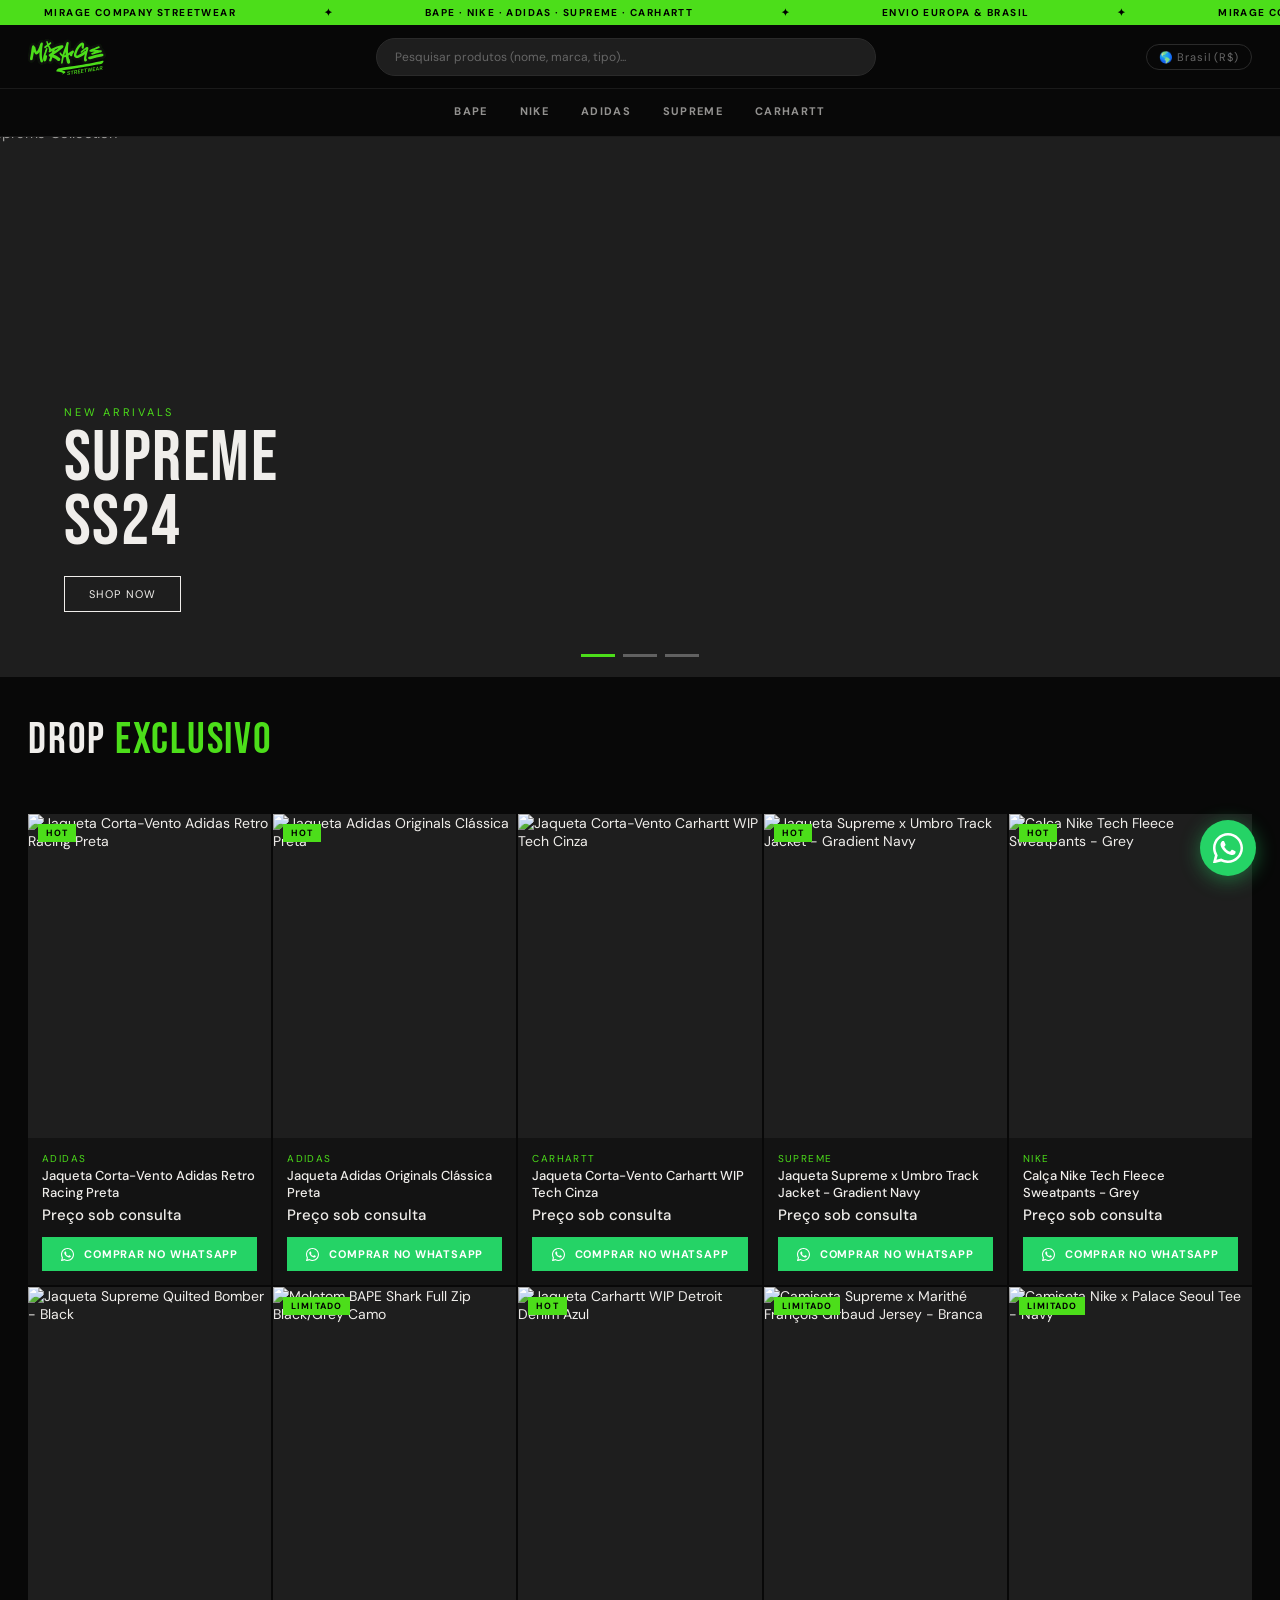
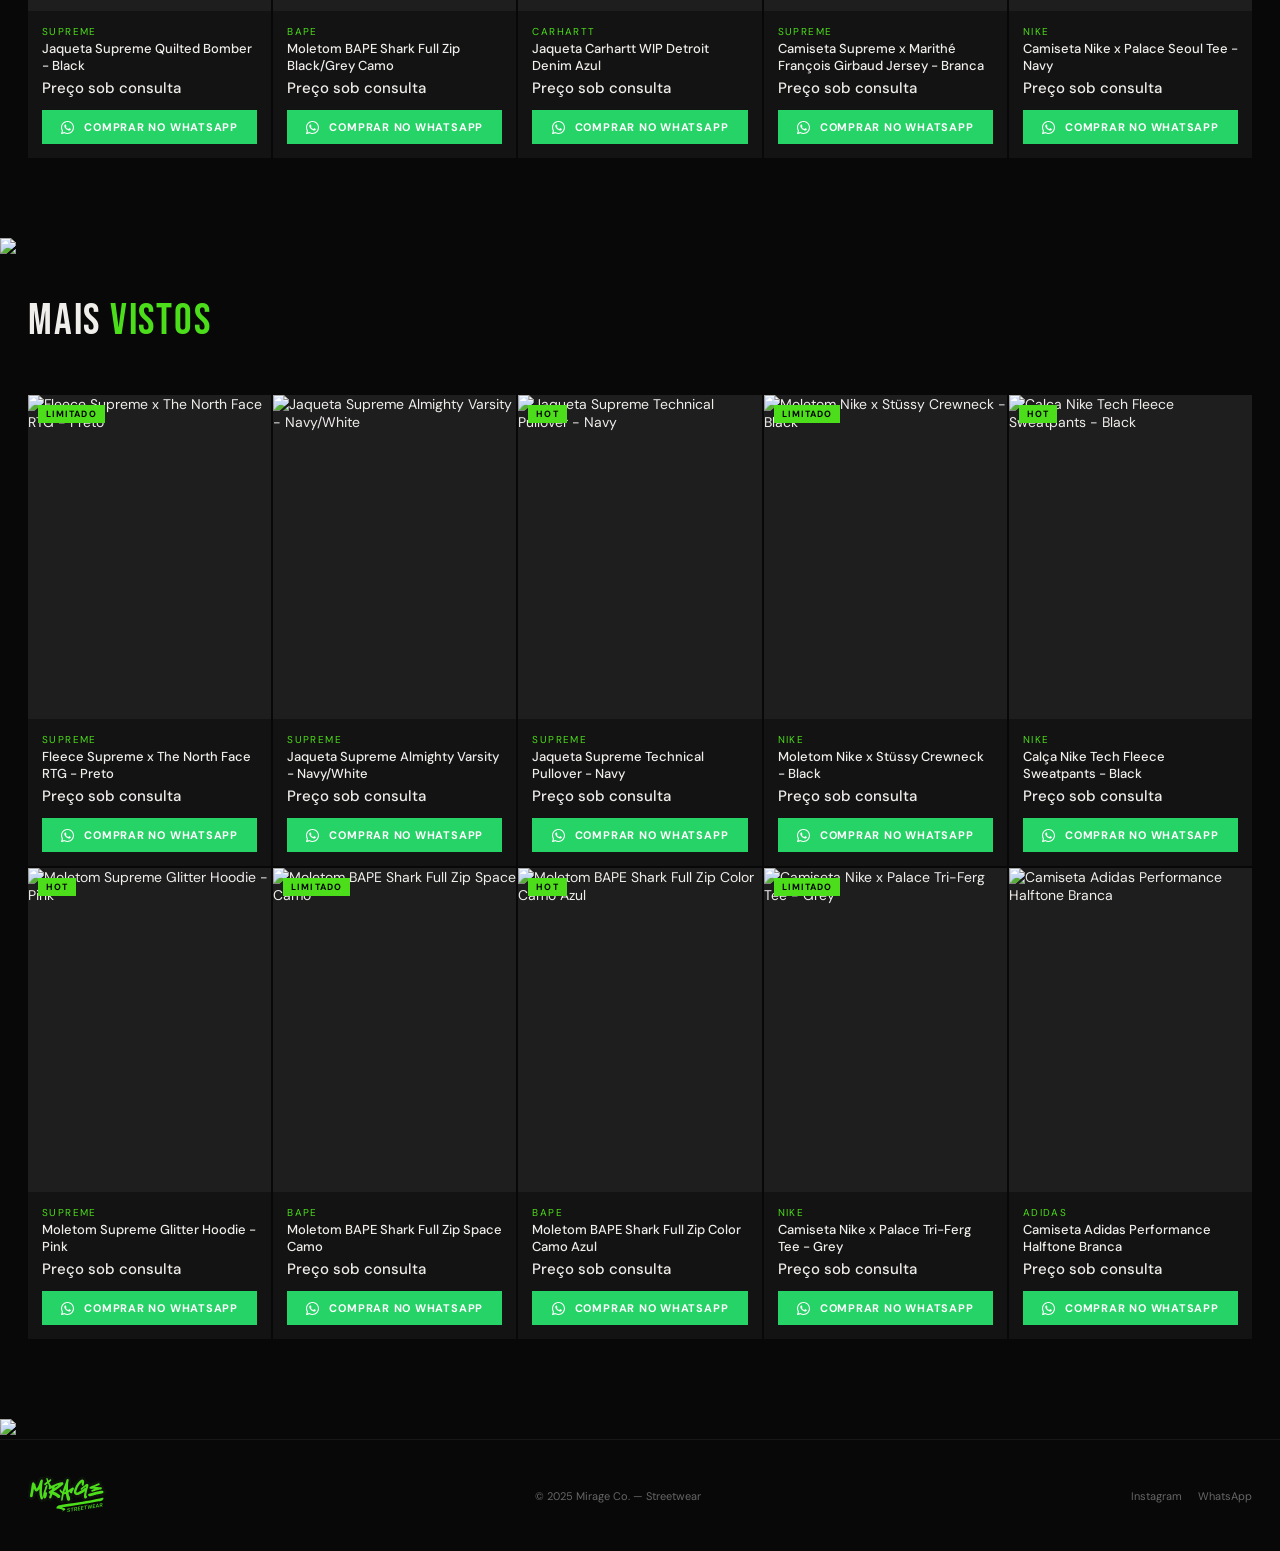
==== commit a302c602: "Remove promotional sections and update filters Removed promotional sections for Adidas and Carhartt," ====
--- a/index.html
+++ b/index.html
@@ -184,49 +184,27 @@
 
     <div class="slider-dots" id="sliderDots"></div>
   </div>
-  <div class="promo-strip">
-    <div class="promo-card" onclick="window.location='adidas.html'">
-      <picture>
-        <source media="(max-width: 768px)"
-          srcset="https://pub-9eb15062e53d4ad1a85362ac330e3002.r2.dev/Adidas-banner-promo-esq-mobile.png">
-        <img src="https://pub-9eb15062e53d4ad1a85362ac330e3002.r2.dev/Adidas-banner-promo-esq.png" alt="Adidas"
-          loading="lazy">
-      </picture>
-      <div class="promo-text">ADIDAS</div>
-    </div>
-    <div class="promo-card" onclick="window.location='carhartt.html'">
-      <picture>
-        <source media="(max-width: 768px)"
-          srcset="https://pub-9eb15062e53d4ad1a85362ac330e3002.r2.dev/Carhartt-banner-promo-dir-mobile.png">
-        <img src="https://pub-9eb15062e53d4ad1a85362ac330e3002.r2.dev/Carhartt-banner-promo-dir.png" alt="Carhartt WIP"
-          loading="lazy">
-      </picture>
-      <div class="promo-text">CARHARTT WIP</div>
-    </div>
-  </div>
+  <!-- 2. Primeira Seção de Produtos -->
   <div class="filter-section">
-    <div class="section-title">TODOS OS <span>PRODUTOS</span></div>
-
-    <div class="fg-label">Tipo de peça</div>
-    <button class="fb active" data-g="tipo" data-v="todos" onclick="setFilter('tipo','todos')">TODOS</button>
-    <button class="fb" data-g="tipo" data-v="moletons" onclick="setFilter('tipo','moletons')">MOLETONS</button>
-    <button class="fb" data-g="tipo" data-v="jaquetas" onclick="setFilter('tipo','jaquetas')">JAQUETAS</button>
-    <button class="fb" data-g="tipo" data-v="camisetas" onclick="setFilter('tipo','camisetas')">CAMISETAS</button>
-    <button class="fb" data-g="tipo" data-v="calcas" onclick="setFilter('tipo','calcas')">CALÇAS</button>
-    <div class="fg-label">Marca</div>
-    <button class="fb active" data-g="marca" data-v="todos" onclick="setFilter('marca','todos')">Todas</button>
-    <button class="fb" data-g="marca" data-v="bape" onclick="setFilter('marca','bape')">BAPE</button>
-    <button class="fb" data-g="marca" data-v="nike" onclick="setFilter('marca','nike')">Nike</button>
-    <button class="fb" data-g="marca" data-v="adidas" onclick="setFilter('marca','adidas')">Adidas</button>
-    <button class="fb" data-g="marca" data-v="supreme" onclick="setFilter('marca','supreme')">Supreme</button>
-    <button class="fb" data-g="marca" data-v="carhartt" onclick="setFilter('marca','carhartt')">Carhartt</button>
-  </div>
+    <div class="section-title">DROP <span>EXCLUSIVO</span></div>
   </div>
   <div class="products-section">
-    <div class="ph">
-      <div class="pcount" id="pcount"></div>
-    </div>
-    <div class="grid" id="grid"></div>
+    <div class="grid" id="grid-drop-exclusivo"></div>
+  </div>
+  <!-- 3. Banner Intercalado A (ADIDAS) -->
+  <div class="promo-banner" onclick="window.location='adidas.html'">
+    <img src="https://pub-9eb15062e53d4ad1a85362ac330e3002.r2.dev/Adidas-banner-promo-esq.png" style="width:100%; cursor:pointer;">
+  </div>
+  <!-- 4. Segunda Seção de Produtos -->
+  <div class="filter-section">
+    <div class="section-title">MAIS <span>VISTOS</span></div>
+  </div>
+  <div class="products-section">
+    <div class="grid" id="grid-mais-vistos"></div>
+  </div>
+  <!-- 5. Banner Intercalado B (CARHARTT) -->
+  <div class="promo-banner" onclick="window.location='carhartt.html'">
+    <img src="https://pub-9eb15062e53d4ad1a85362ac330e3002.r2.dev/Carhartt-banner-promo-dir.png" style="width:100%; cursor:pointer;">
   </div>
   <div class="overlay" id="overlay" onclick="closeModal(event)">
     <div class="modal">
@@ -346,10 +324,6 @@
     </div>
   </footer>
   <script src="produtos.js"></script>
-  <script>
-    // Index usa todos os produtos e filtra por marca também
-    window.activeFilters = { tipo: 'todos', marca: 'todos' };
-  </script>
   <script src="loja.js"></script>
   <script src="animacoes.js"></script>
   <!-- Botão WhatsApp Flutuante -->
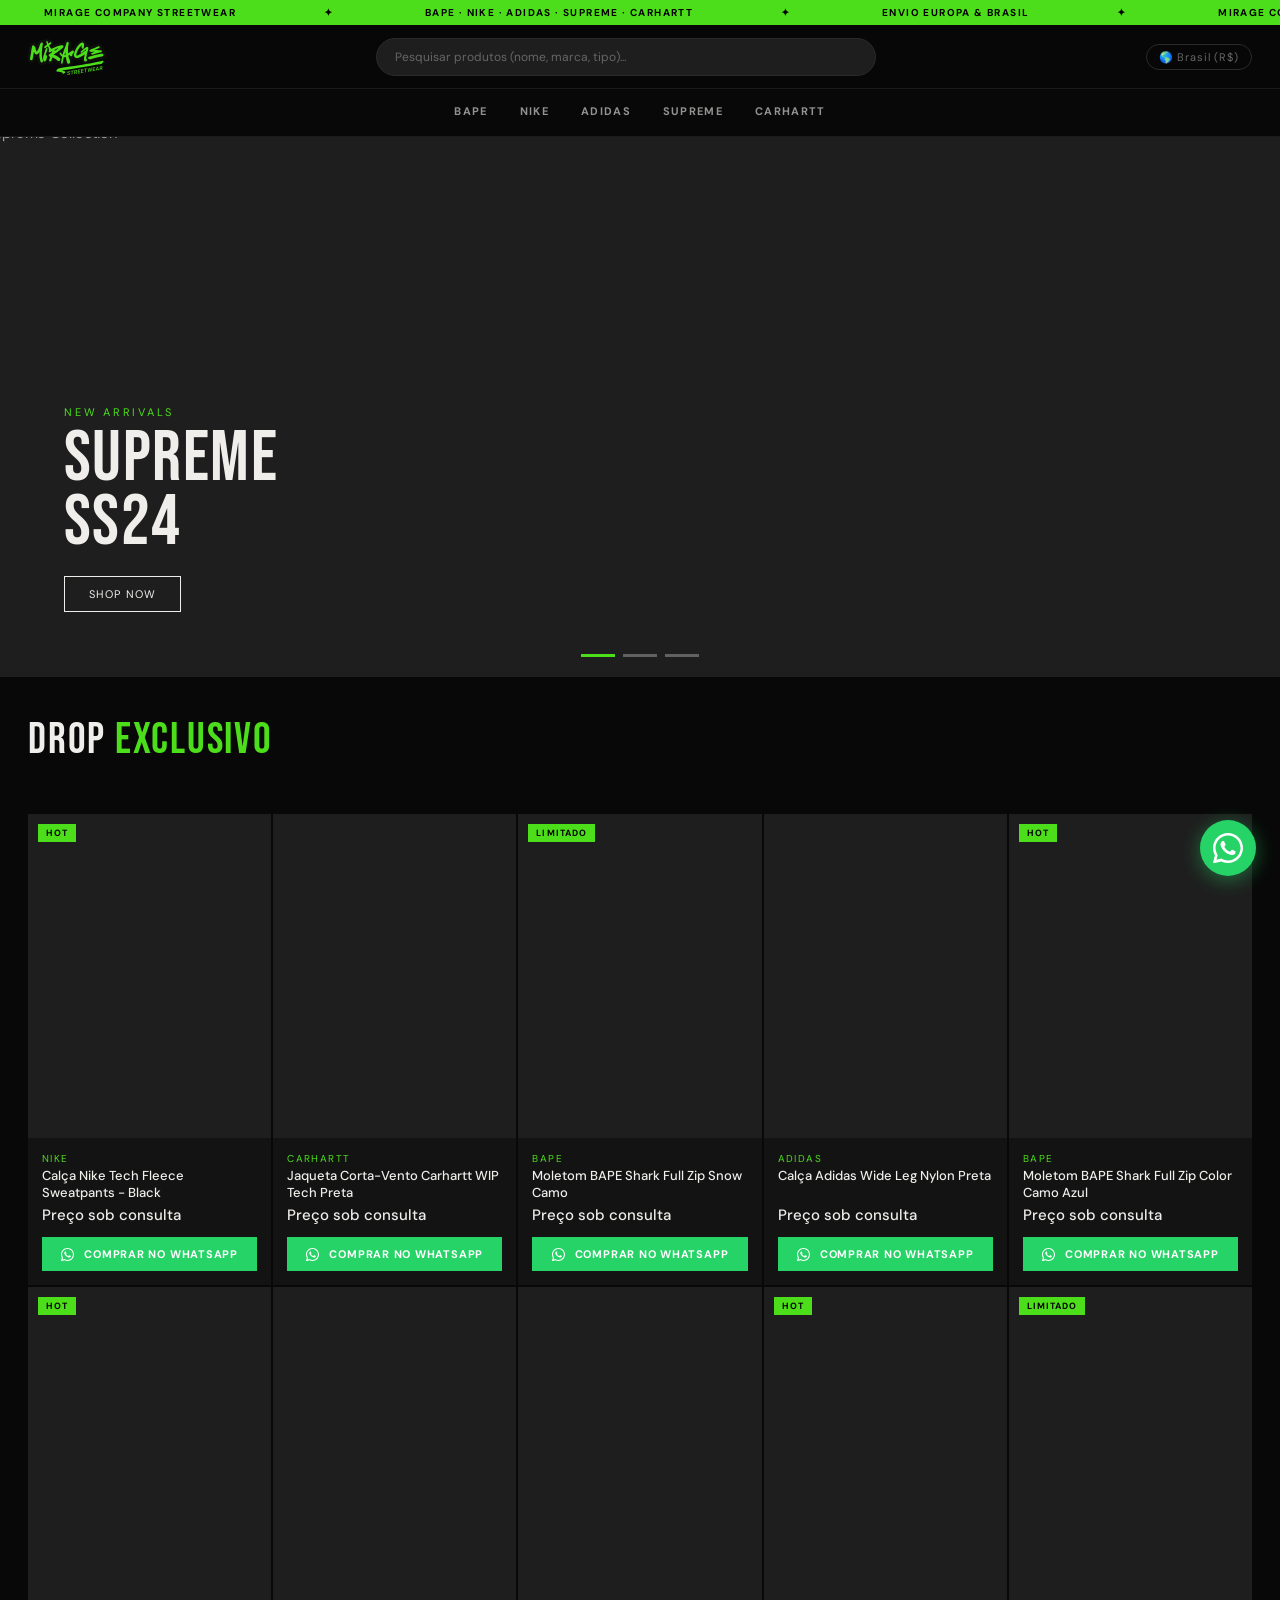
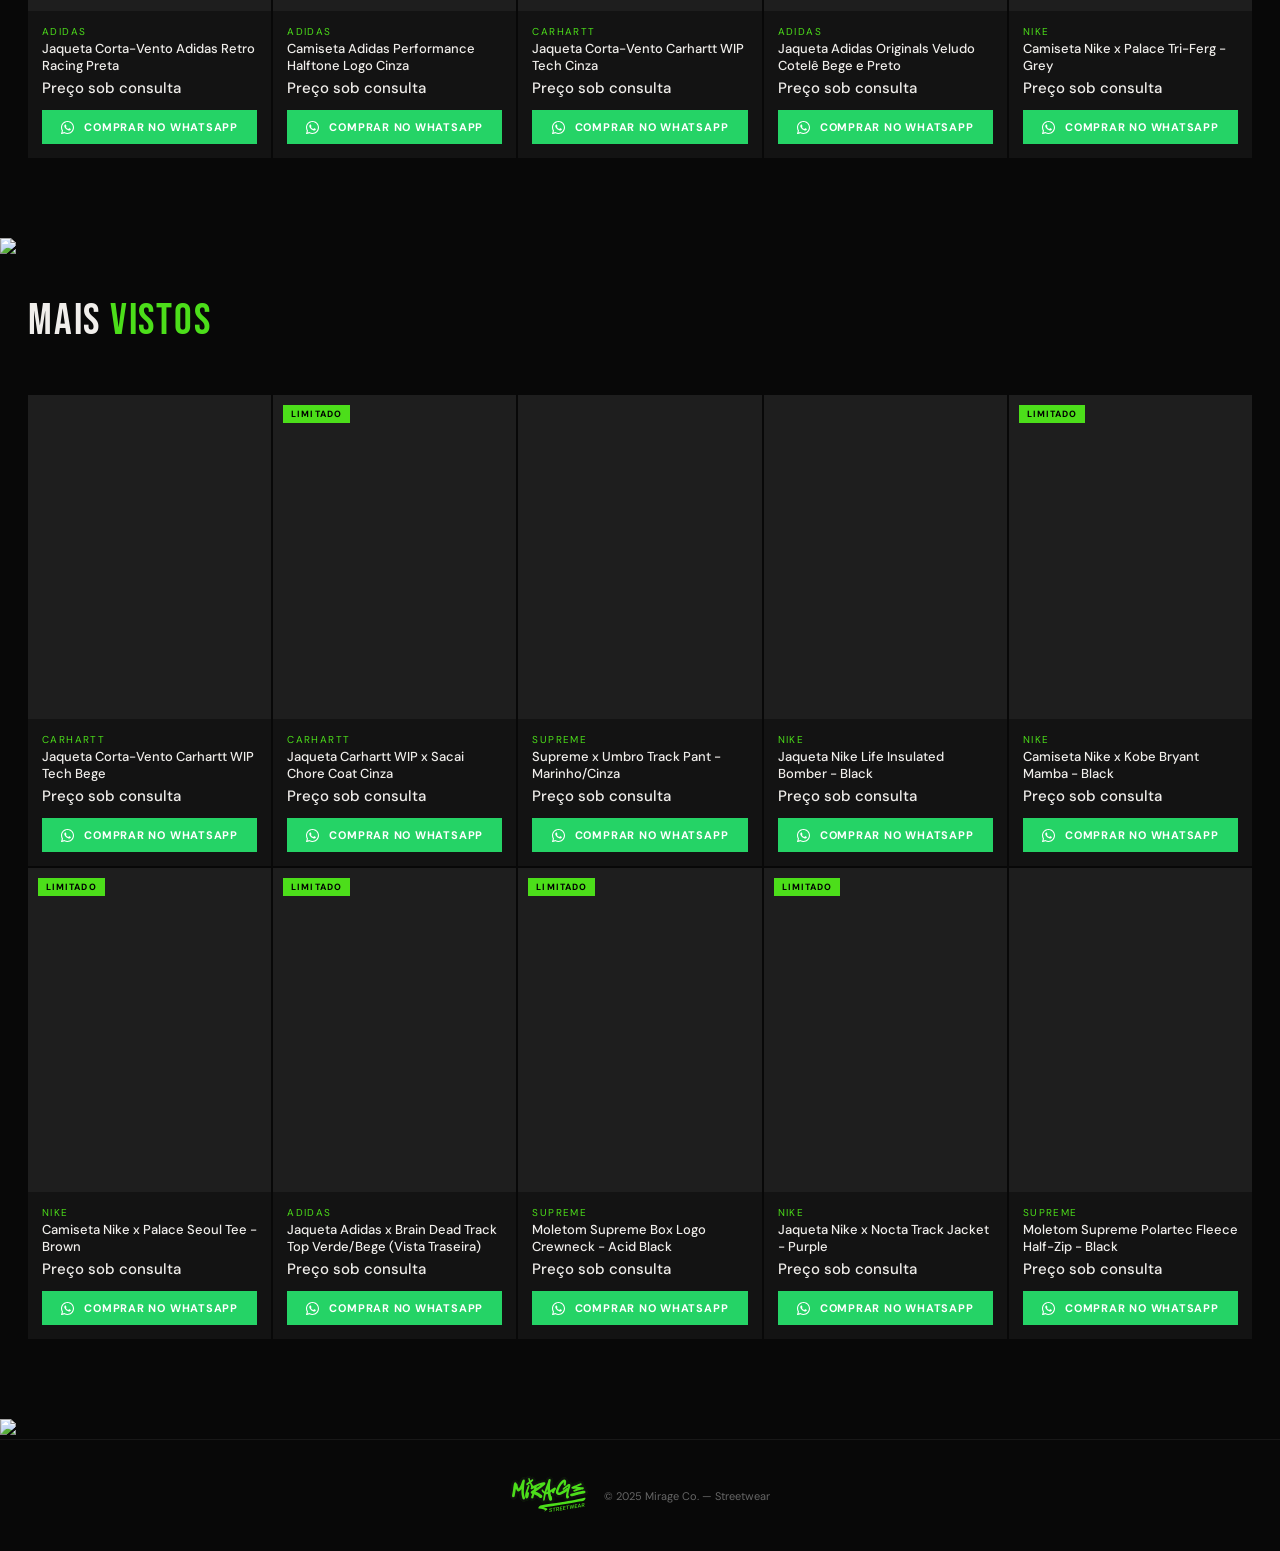
==== commit fd804330: "ajustes na mirage" ====
--- a/index.html
+++ b/index.html
@@ -318,10 +318,6 @@
         </g>
       </svg></a>
     <div>© 2025 Mirage Co. — Streetwear</div>
-    <div style="display:flex;gap:16px">
-      <a href="#">Instagram</a>
-      <a href="#">WhatsApp</a>
-    </div>
   </footer>
   <script src="produtos.js"></script>
   <script src="loja.js"></script>
@@ -332,4 +328,4 @@
   </a>
 </body>
 
-</html>
+</html>
--- a/style.css
+++ b/style.css
@@ -517,7 +517,7 @@
 
 .grid {
   display: grid;
-  grid-template-columns: repeat(auto-fill, minmax(220px, 1fr));
+  grid-template-columns: repeat(5, 1fr);
   gap: 2px;
 }
 
@@ -673,50 +673,6 @@
   overflow: hidden;
 }
 
-/* Permitir copiar texto */
-.m-name,
-.m-desc,
-.m-price,
-.card-name {
-  user-select: text !important;
-  -webkit-user-select: text !important;
-  cursor: text;
-}
-
-/* ─── BANNERS PARA PÁGINAS DE MARCA ────────────────────────────────────────── */
-body:not(.home) .slider-dots,
-body:not(.home) .dot {
-  display: none !important;
-}
-
-.brand-hero-simple {
-  width: 100%;
-  height: 40vh;
-  min-height: 300px;
-  position: relative;
-  overflow: hidden;
-  background: #000;
-}
-
-.brand-hero-simple img {
-  width: 100%;
-  height: 100%;
-  object-fit: cover;
-  filter: brightness(0.6);
-}
-
-@keyframes modalIn {
-  from {
-    opacity: 0;
-    transform: scale(.94) translateY(12px);
-  }
-
-  to {
-    opacity: 1;
-    transform: scale(1) translateY(0);
-  }
-}
-
 .mcls {
   position: absolute;
   top: 14px;
@@ -746,6 +702,8 @@
   position: relative;
   flex-shrink: 0;
   overflow: hidden;
+  display: flex;
+  flex-direction: column;
 }
 
 .carousel-track {
@@ -755,20 +713,23 @@
   -webkit-overflow-scrolling: touch;
   scrollbar-width: none;
   scroll-behavior: smooth;
+  flex: 1;
 }
 
 .carousel-track::-webkit-scrollbar { display: none; }
 
 .carousel-slide {
-  flex: 0 0 85%;          /* Mostra 15% do próximo slide — o "gatilho" */
-  scroll-snap-align: start;
-  height: 340px;
+  flex: 0 0 100%;
+  scroll-snap-align: center;
+  height: 100%;
+  background:100%
+  min-height: 340px;
 }
 
 .carousel-slide img {
   width: 100%;
   height: 100%;
-  object-fit: cover;
+  object-fit: contain !important;
   object-position: center top;
   display: block;
 }
@@ -778,23 +739,31 @@
   top: 50%;
   transform: translateY(-50%);
   z-index: 10;
-  background: rgba(0,0,0,.45);
-  border: none;
-  color: #fff;
-  font-size: 28px;
-  line-height: 1;
-  width: 36px;
-  height: 36px;
+  background: rgba(0, 0, 0, 0.3);
+  border: 1px solid rgba(255, 255, 255, 0.08);
+  color: rgba(255, 255, 255, 0.7);
+  font-size: 20px;
+  width: 32px;
+  height: 32px;
   border-radius: 50%;
   cursor: pointer;
   display: flex;
   align-items: center;
   justify-content: center;
-  transition: opacity .2s, background .2s;
+  transition: opacity 0.2s, background 0.2s;
   padding: 0;
-}
-
-.carousel-chevron:hover { background: rgba(0,0,0,.7); }
+  opacity: 0;
+}
+
+.modal-img-wrap:hover .carousel-chevron {
+  opacity: 1;
+}
+
+.carousel-chevron:hover {
+  background: rgba(0, 0, 0, 0.6);
+  color: #fff;
+}
+
 .carousel-chevron.left  { left: 10px; }
 .carousel-chevron.right { right: 10px; }
 
@@ -805,15 +774,16 @@
   transform: translateX(-50%);
   display: flex;
   gap: 5px;
+  z-index: 10;
 }
 
 .carousel-dot {
   width: 6px;
   height: 6px;
   border-radius: 50%;
-  background: rgba(255,255,255,.4);
-  cursor: pointer;
-  transition: background .2s, transform .2s;
+  background: rgba(255, 255, 255, 0.4);
+  cursor: pointer;
+  transition: background 0.2s, transform 0.2s;
   border: none;
   padding: 0;
 }
@@ -823,12 +793,13 @@
   transform: scale(1.3);
 }
 
+/* ─── MODAL BODY ─────────────────────────────────────────────────────────── */
 .modal-body {
   padding: 28px 24px;
   display: flex;
   flex-direction: column;
   overflow-y: auto;
-  max-height: 88vh;
+  max-height: 90vh;
 }
 
 .m-brand {
@@ -929,6 +900,7 @@
   transition: background .18s;
   text-transform: uppercase;
   width: 100%;
+  margin-top: auto;
 }
 
 .m-wpp:hover {
@@ -939,6 +911,84 @@
   width: 17px;
   height: 17px;
   fill: #fff;
+}
+
+/* Permitir copiar texto */
+.m-name,
+.m-desc,
+.m-price,
+.card-name {
+  user-select: text !important;
+  -webkit-user-select: text !important;
+  cursor: text;
+}
+
+/* ── MODAL MOBILE ── */
+@media (max-width: 480px) {
+  .overlay {
+    padding: 0;
+    align-items: flex-end; /* Mantém o efeito de subir de baixo */
+  }
+
+  .modal {
+    grid-template-columns: 1fr;
+    max-height: 90vh;
+    width: 100%;
+    display: flex;
+    flex-direction: column;
+    border-radius: 20px 20px 0 0;
+    animation: slideUp 0.35s cubic-bezier(0, 0, 0.2, 1);
+  }
+
+  .modal-img-wrap {
+    height: 350px; /* Altura fixa para a área da foto */
+    width: 100%;
+    flex-shrink: 0;
+  }
+
+  .carousel-slide {
+    flex: 0 0 100%; /* 👈 Garante foto única na tela */
+  }
+
+  /* Deixar os chevrons (setas) sempre visíveis no mobile */
+  .carousel-chevron {
+    opacity: 1 !important;
+    background: rgba(0, 0, 0, 0.5);
+    width: 40px;
+    height: 40px;
+  }
+  
+  .carousel-chevron.left { left: 5px; }
+  .carousel-chevron.right { right: 5px; }
+
+  .modal-body {
+    flex: 1;
+    overflow-y: auto;
+    padding: 20px 16px;
+  }
+
+  .m-name {
+    font-size: 26px; /* Ajuste para o Bebas Neue não gritar no mobile */
+    line-height: 1;
+  }
+}
+
+  .m-price {
+    font-size: 20px;
+  }
+
+  .m-wpp {
+    position: sticky;
+    bottom: 0;
+    flex-shrink: 0;
+    padding: 16px;
+    margin-top: 16px;
+  }
+}
+
+@keyframes slideUp {
+  from { transform: translateY(100%); }
+  to   { transform: translateY(0); }
 }
 
 /* ─── EMPTY STATE ───────────────────────────────────────────────────────────── */
@@ -963,7 +1013,8 @@
   padding: 36px 28px;
   display: flex;
   align-items: center;
-  justify-content: space-between;
+  justify-content: center;
+  gap: 16px;
   color: var(--muted);
   font-size: 11px;
 }
@@ -1329,4 +1380,4 @@
 .m-name, .m-desc, .m-price, .card-name {
   user-select: text !important;
   cursor: text;
-}
+}
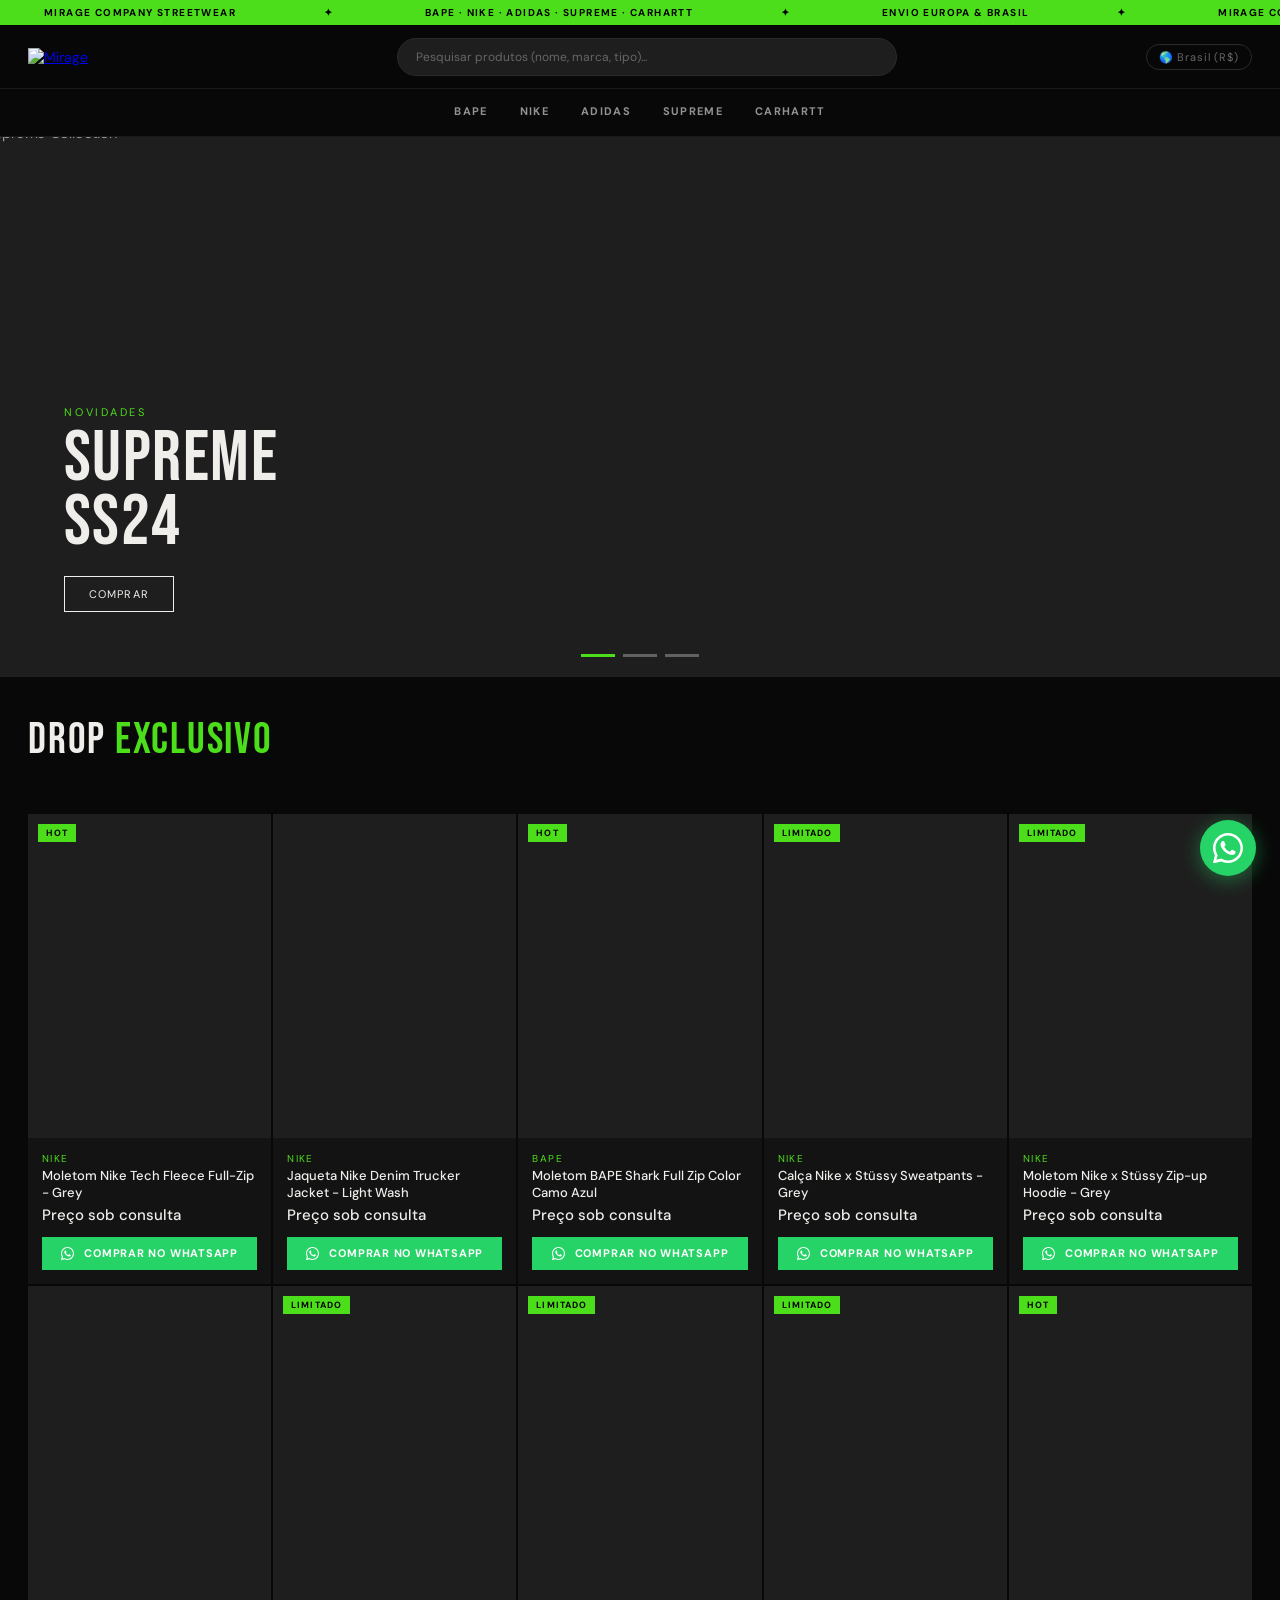
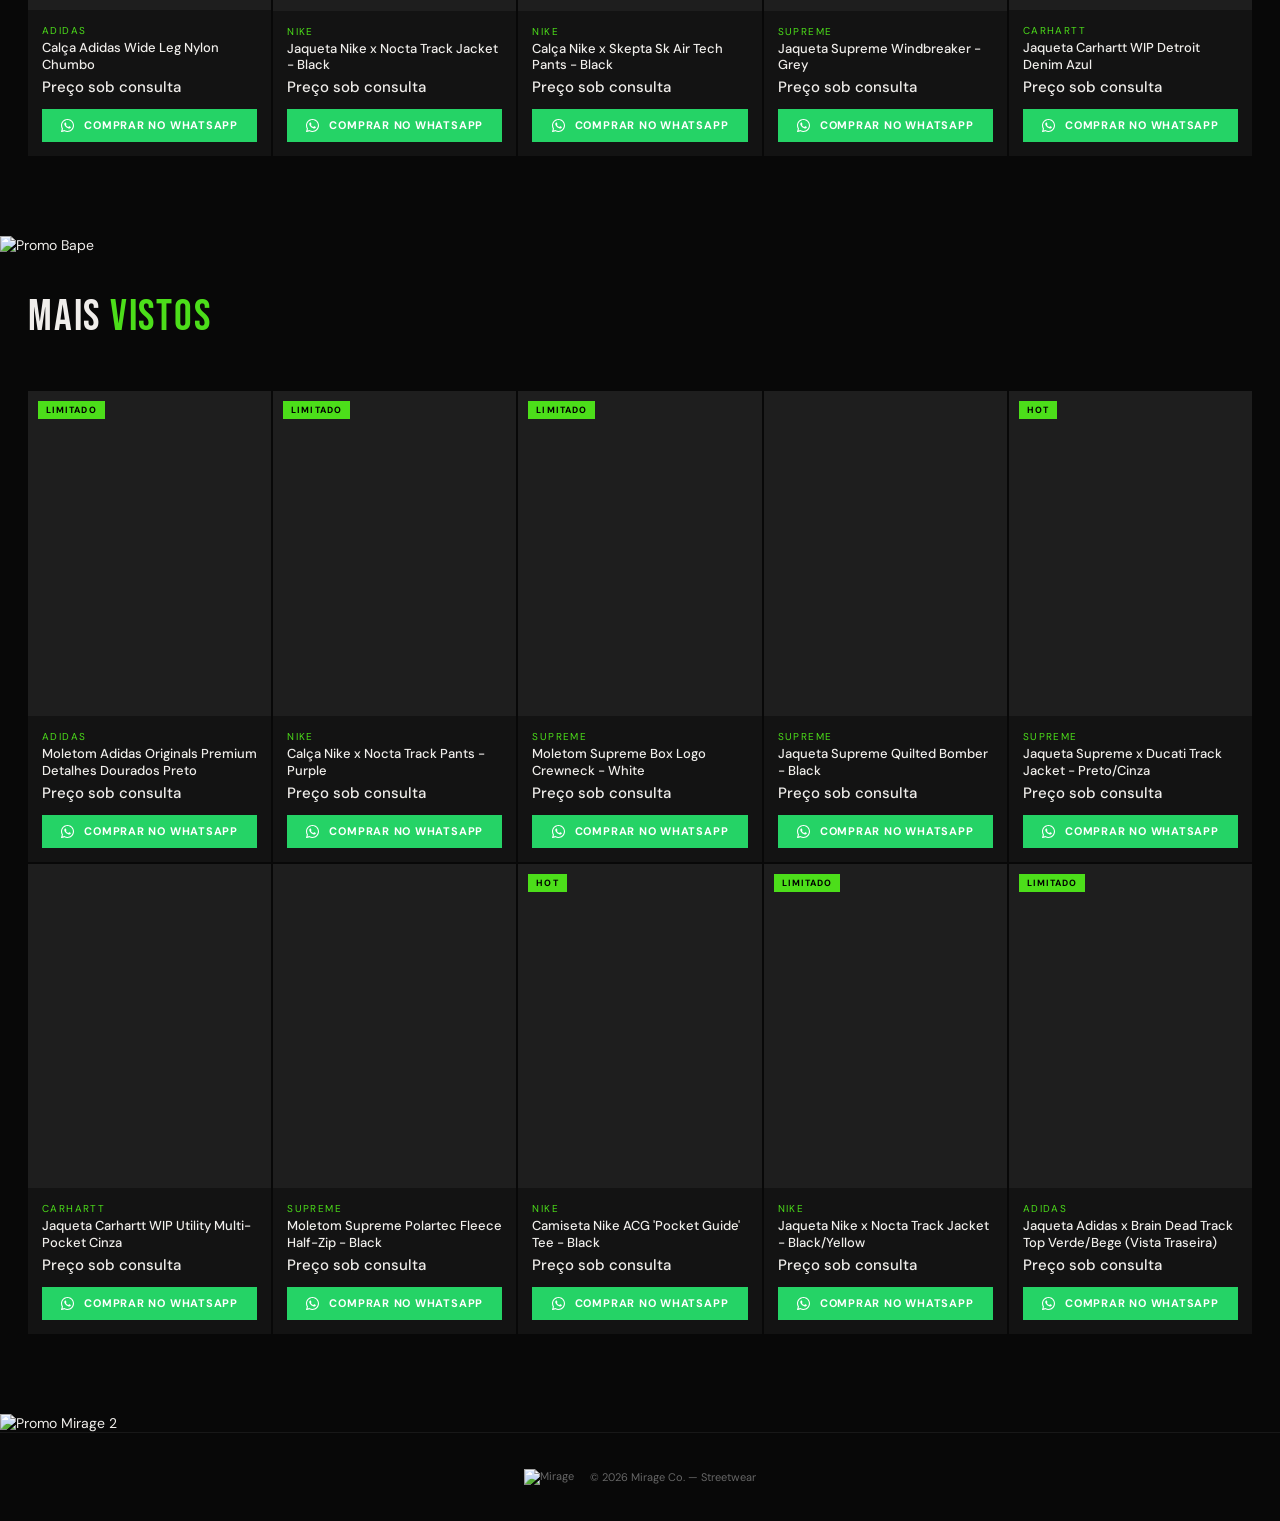
==== commit cc102576: "Refatoração de layout: Troca de logo SVG por imagem R2, Swap de banners Mirage/Bape e Ajustes Mobile" ====
--- a/index.html
+++ b/index.html
@@ -32,86 +32,9 @@
         </svg>
       </div>
     </div>
-    <a href="index.html" class="nav-logo-link"><svg class="logo-svg" id="svg_nav" data-name="Camada 2"
-        xmlns="http://www.w3.org/2000/svg" viewBox="0 0 988.62 458.54">
-        <defs>
-          <style>
-            .c1_nav {
-              fill: #111110;
-            }
-
-            .c2_nav {
-              fill: #4cde1a;
-            }
-
-            .c3_nav {
-              fill: none;
-              stroke: #4cde1a;
-              stroke-miterlimit: 10;
-            }
-          </style>
-        </defs>
-        <g id="layer_nav" data-name="Camada 1">
-          <g>
-            <path class="c3_nav"
-              d="M987.75,203.1c-.74-12.2-6.65-23.29-15.9-30.69-2.22-1.85-4.44-3.33-6.65-4.44,1.11-4.44,1.85-8.87,1.48-13.31-.74-17.75-12.57-31.42-29.95-35.49h0c3.7-9.61,3.7-20.33-.74-29.95-6.28-13.68-19.96-22.55-35.12-22.55-2.22,0-4.81.37-7.02.74-7.02,1.48-13.31,3.7-18.49,5.92-4.44,1.85-8.87,3.7-13.68,5.92-2.96,1.48-6.28,2.59-9.24,4.07-3.7,1.48-13.68,5.55-13.68,5.55-18.49,7.39-33.64,13.68-44.73,18.49-3.7-14.42-14.05-25.14-28.47-29.21-3.33-1.11-7.02-1.48-10.72-1.48s-7.76.37-11.46,1.48c-.74,0-1.48.37-2.22.74v-8.13c-.37-12.57-3.7-22.92-10.35-31.79-9.24-12.94-22.55-19.96-38.08-19.96-2.59,0-4.81,0-7.39.37-8.87,1.11-17.01,4.44-25.88,9.98-9.24,5.92-18.12,13.31-27.36,22.55-5.55,5.55-10.72,11.83-17.01,19.96-12.2,15.53-22.55,32.53-31.79,51.02-2.59-.74-5.18-1.11-7.76-1.48h-3.33c-10.35,0-18.49,4.07-23.66,7.39-4.07,2.59-8.13,5.18-12.57,8.13,0-9.24.37-18.12,1.11-26.99l.37-5.92c.37-5.55,1.11-10.72,1.48-15.9,1.11-8.5,2.59-16.27,4.44-23.29,5.55-21.07-5.18-41.41-25.51-48.8-.37,0-.37-.37-.74-.37-3.33-1.48-6.65-1.85-9.98-1.85h-5.92c-3.33,0-6.28.74-9.61,1.85l-2.96,1.11c-10.35,4.07-18.12,11.46-22.55,21.81-2.22,5.18-4.07,10.72-5.18,15.9-.37,2.22-1.11,4.44-1.85,7.02-4.07-2.96-8.5-4.81-13.31-6.28-4.81-1.11-9.61-1.85-14.79-1.85-2.96,0-5.92.37-9.24.74-11.83,1.48-22.92,4.44-32.16,6.65-22.18,6.28-43.63,14.05-63.59,23.66-6.28,2.96-12.57,6.28-19.22,9.61-1.11-2.22-2.59-4.07-3.7-6.28,3.33-2.59,6.28-5.55,9.61-8.87,8.5-8.87,12.2-21.44,9.24-33.64-2.59-12.2-11.09-22.18-22.55-26.99-4.44-1.85-9.24-2.96-14.05-2.96s-9.24.74-13.68,2.59c-5.92-11.09-17.01-17.38-29.58-17.38h-3.33c-18.12,1.85-31.06,16.64-30.69,35.12-7.39-10.72-19.59-17.75-33.27-17.75-15.53,0-29.21,8.13-36.6,22.18-4.81,8.5-7.76,17.01-9.61,22.55-3.7,11.46-7.39,22.18-11.46,32.53-3.33-8.13-8.13-14.79-14.79-19.59-6.65-12.94-20.33-21.44-35.12-21.44-17.01.37-30.69,9.61-36.97,25.14-1.48,4.07-2.59,7.76-3.7,10.72-3.33,12.57-5.92,25.88-8.13,40.67-1.48,8.87-2.59,18.12-3.33,27.36l-.37,2.96c-.37,4.81-.74,9.24-1.48,13.68-2.59,14.05-4.81,27.73-7.39,41.78,0,0-2.96,15.16-4.07,21.81-1.11,6.28-1.48,11.83-1.11,17.38,1.11,22.92,19.96,40.67,42.89,40.67,5.92,0,11.83-1.11,17.38-3.7,12.94-5.55,21.44-16.64,24.03-31.06,1.48-6.65,2.59-13.68,3.7-20.33l1.48-9.24c.37-2.59,1.11-5.55,1.48-8.13.37-1.48.37-2.96.74-4.44,5.18,1.85,10.72,2.96,16.27,2.96,3.7,0,7.02-.37,10.72-1.11v1.85c.74,9.98,2.22,19.96,4.07,31.06,2.59,14.05,6.65,26.99,10.35,39.19,1.48,4.81,3.33,8.13,4.81,10.72,7.76,12.57,21.44,20.33,35.86,20.33,4.07,0,8.13-.74,12.2-1.85,6.65-2.22,12.57-5.92,17.38-10.35,1.85.37,3.7.74,5.92.74h2.96c9.98,0,24.03-3.33,35.12-18.49.74-.74,1.11-1.85,1.85-2.59,1.11,1.85,2.59,3.7,4.07,5.55,7.76,8.5,18.49,13.31,29.95,13.31h0c2.59,0,5.18-.37,7.76-.74,14.05-2.96,24.77-11.46,29.95-24.77,1.11-2.96,2.59-7.02,4.81-14.05.37,0,.37.37.74.37,8.87,4.81,15.53,9.24,21.44,13.68,2.22,1.85,4.44,3.7,7.02,5.92,1.85,1.48,3.7,2.96,5.55,4.44,8.5,7.02,19.59,10.72,30.69,10.72h3.7c0,2.59.37,5.18,1.11,7.76,3.7,14.42,14.42,24.4,28.84,26.62,1.85.37,4.07.37,5.92.37,13.68,0,25.88-8.13,31.79-21.07,1.85-4.07,3.33-8.5,4.44-13.68l1.85-9.61c1.48,5.55,3.33,10.72,5.55,15.53,6.28,14.42,21.81,28.84,42.52,28.84h2.22c18.12-1.11,33.64-11.83,40.3-28.47,3.33-7.76,4.07-16.27,2.96-25.14-1.48-9.61-3.33-18.85-4.81-26.99-1.11-5.18-2.59-9.61-5.18-14.05,5.55-.37,11.46-1.85,16.27-4.81h.37c8.5,12.94,21.81,21.81,37.71,25.14,5.18,1.11,10.35,1.48,15.16,1.48,1.85,0,3.7,0,5.18-.37,8.87-.74,17.38-2.22,25.51-5.18,10.72-3.7,21.44-8.5,32.53-14.79.37-.37,1.11-.74,1.48-.74-.37,6.65-.74,14.05.37,21.81.74,6.28,2.59,15.53,9.24,24.77,8.13,11.83,21.44,18.85,35.49,18.85,11.46,0,22.55-4.44,30.69-12.94,4.81-4.81,8.13-9.98,10.72-15.9,2.96.74,5.92,1.11,9.24,1.11,1.48,0,2.59,0,4.07-.37,9.61-.74,18.12-2.96,26.62-5.18l.74-.37c4.81-1.11,9.61-2.59,14.42-4.07l8.87-2.59,7.39-1.85c3.7-1.11,7.39-1.85,11.09-2.96,8.13-2.22,10.72-2.96,13.31-4.07,1.85-.74,3.7-1.11,11.09-3.33,18.49-5.18,38.82-8.87,63.59-12.2l1.85-.37c3.7-.37,8.5-1.11,13.68-2.96,16.64-5.92,28.47-22.92,28.47-40.67-.37.37-.37,0-.37-.74ZM775.17,202.73c2.22-8.87,4.44-17.75,6.65-25.51,3.7.74,7.76.74,11.83.74,0,5.55.37,11.09.74,17.38.37,4.07.74,7.76,1.11,11.46-.37-.74-9.61-4.81-20.33-4.07Z" />
-            <path class="c1_nav"
-              d="M980.35,203.84c-.74-10.35-5.55-19.22-12.94-25.51-3.7-2.96-7.39-5.18-11.83-6.28,2.59-4.81,4.07-10.72,3.7-17.01-.74-14.05-9.98-25.14-24.03-28.47-2.22-.37-6.28-.74-10.72-1.48,7.76-8.87,9.98-21.81,4.81-32.9-5.18-11.09-16.27-18.12-28.47-18.12-1.85,0-3.7,0-5.55.37-6.28,1.11-12.2,3.33-17.01,5.18-4.44,1.85-8.87,3.7-13.31,5.55-3.33,1.48-6.65,2.96-9.61,4.07-4.07,1.48-8.87,3.7-13.68,5.55-23.29,9.61-41.78,17.01-53.61,22.55,0-2.22-.37-4.44-.74-6.65-2.59-12.94-11.46-22.55-24.03-25.88-2.96-.74-5.92-1.11-8.87-1.11s-6.28.37-9.61,1.11c-4.07,1.11-8.13,2.59-12.57,5.18,1.11-5.92,1.48-12.57,1.48-19.22-.37-11.09-3.33-20.33-8.87-28.1-7.76-11.09-19.22-17.01-32.16-17.01-2.22,0-4.07,0-6.28.37-7.76,1.11-15.16,4.07-22.92,8.87-8.87,5.55-17.38,12.57-25.88,21.44-5.18,5.55-10.35,11.46-16.64,19.22-12.94,16.64-24.4,35.12-34.01,55.83-3.7-1.85-7.76-3.33-12.2-3.7h-2.59c-8.5,0-15.16,3.33-19.96,6.28-8.13,5.18-16.27,10.35-24.03,15.53v-.74c0-14.05,0-27.36,1.11-40.67l.37-5.92c.37-5.55,1.11-10.72,1.48-15.9,1.11-8.87,2.59-16.64,4.44-24.03,4.44-17.38-4.44-34.01-21.07-39.93h.37l-1.11-.37c-2.22-1.11-4.81-1.48-7.02-1.48h-5.92c-2.22,0-4.44.37-6.65,1.11l-2.96,1.11c-8.5,3.33-14.79,9.61-18.49,17.75-2.22,4.81-3.7,9.61-4.81,14.42-1.11,4.07-2.22,9.24-3.7,13.68-.74,1.85-1.11,3.33-1.85,5.18-4.81-5.92-11.09-10.35-18.85-12.57-4.07-1.11-8.13-1.48-12.57-1.48-2.59,0-5.18,0-8.5.37-11.46,1.48-22.18,4.07-31.06,6.65-21.81,5.92-42.89,13.68-62.48,23.29-8.13,3.7-16.64,8.13-25.14,12.57-3.7-5.92-10.72-17.75-10.72-17.75,4.44-3.7,9.24-7.39,13.68-12.2,6.65-7.02,9.61-17.38,7.39-26.99-2.22-9.98-8.87-17.75-18.12-21.44-3.7-1.48-7.39-2.22-11.46-2.22-5.92,0-11.46,1.85-16.64,5.18l-.37.37c-.37-.74-.37-1.48-.74-2.22-4.07-11.09-13.68-18.12-25.14-18.12h-2.59c-14.42,1.48-24.77,13.68-24.03,28.47.37,5.18,1.48,9.24,2.59,12.94l1.48,5.55c.74,2.96,1.85,5.92,2.59,9.24-.74.74-1.85,1.48-2.59,2.22-2.59,2.22-5.55,4.44-8.13,7.02l-1.48,1.48c-.74.74-1.48,1.48-1.85,1.48-.74.37-1.48.74-2.22,1.11l.74-3.33c.74-4.81,1.85-10.72,1.48-17.01-1.11-17.75-15.53-31.42-32.9-31.42-12.94,0-23.66,6.65-30.32,18.49-4.44,8.13-7.39,16.27-9.24,21.44-5.18,15.16-9.61,28.84-15.53,41.78-1.48,3.33-3.33,7.02-4.81,10.72-.37-1.11-.37-2.22-.74-3.33-.74-4.81-1.85-9.98-4.07-15.53-2.96-7.76-7.76-14.42-14.42-18.49-4.81-11.09-16.27-18.85-29.21-18.85h0c-14.05,0-25.14,7.76-30.32,20.33-1.48,3.7-2.59,7.02-3.33,9.98-3.33,12.2-5.92,25.14-8.13,39.93-1.11,8.5-2.59,17.75-3.33,26.99l-.37,2.96c-.37,4.81-1.11,9.61-1.85,14.05-2.59,14.05-5.18,27.73-7.39,41.78-1.48,7.39-2.59,14.42-4.07,21.81-1.11,5.55-1.48,10.72-1.11,15.9,1.11,18.85,16.64,33.64,35.49,33.64,4.81,0,9.98-1.11,14.42-2.96,10.72-4.81,17.75-13.68,19.96-25.51,1.11-6.65,2.59-13.31,3.7-20.33l1.48-9.24c.37-2.59,1.11-5.55,1.48-8.13.74-4.44,1.85-9.24,2.59-13.68,6.65,4.44,14.42,6.65,21.81,6.65,5.92,0,11.83-1.48,17.75-4.07,0,3.7.37,7.39.37,11.46.74,9.61,2.22,19.59,4.07,30.32,2.59,13.68,6.28,26.25,10.35,38.45,1.11,3.7,2.96,7.02,4.07,8.87,6.28,10.35,17.75,16.64,29.58,16.64,3.33,0,6.65-.37,9.98-1.48,7.02-2.22,12.94-6.28,17.01-11.83,2.59.74,5.55,1.48,8.87,1.85h2.59c8.13,0,19.96-2.59,29.21-15.53,4.07-5.55,7.02-11.46,8.87-17.38.37,7.02,3.33,14.05,8.5,19.59,6.28,7.02,15.16,11.09,24.4,11.09,1.48,0,3.7,0,6.28-.74,8.5-1.48,14.05-6.28,15.16-7.39,4.07-3.33,7.02-7.76,9.24-12.94,1.11-2.96,2.59-7.39,5.18-15.53.74-1.85,1.48-4.07,1.85-6.28,2.59,1.48,5.55,2.96,8.87,4.81,8.87,5.18,15.9,9.61,22.18,14.05,2.22,1.85,4.81,3.7,7.39,5.92,1.85,1.48,3.7,2.96,5.18,4.44,7.39,5.92,16.64,9.24,25.88,9.24,4.07,0,8.13-.74,11.83-1.85-.37,1.85-.37,3.7-.74,5.18-.37,3.33-.37,6.65.37,9.61,2.96,11.83,11.09,19.22,22.92,21.44,1.48.37,3.33.37,4.81.37,10.72,0,20.33-6.28,25.14-16.64,1.48-3.7,2.96-7.39,3.7-11.83l3.33-15.9c1.85-9.24,3.7-18.85,5.55-28.1,1.48,6.65,2.59,13.31,4.07,19.59l.74,2.96c1.85,9.61,4.44,17.75,7.76,25.51,5.18,12.2,18.12,24.4,35.49,24.4h1.85c15.16-.74,28.1-9.98,33.64-23.66,2.59-6.65,3.33-13.68,2.22-21.44-1.48-9.61-2.96-18.85-4.44-26.62-1.48-7.39-4.81-13.68-9.98-18.85-.37-1.85-.74-3.7-1.11-5.55,3.33,1.11,6.65,1.48,10.35,1.48,5.55,0,11.09-1.48,15.53-4.07,2.22-1.11,4.44-2.59,6.28-4.07,7.02,14.42,19.96,24.77,36.97,28.47,4.44,1.11,9.24,1.48,13.68,1.48h4.81c8.13-.74,16.27-2.22,23.66-4.81,10.35-3.33,20.7-8.13,31.42-14.05,4.81-2.59,9.24-5.18,14.05-8.13-.37,1.85-.37,4.07-.74,5.92-1.11,8.5-1.85,18.12-.37,28.47.74,5.55,2.59,13.68,7.76,21.44,6.65,9.61,17.75,15.53,29.21,15.53,9.61,0,18.49-3.7,25.51-10.72,5.55-5.92,9.24-12.57,10.72-19.96,4.44,1.85,9.24,2.59,14.05,2.59h3.33c9.24-.74,17.38-2.96,25.14-5.18l.74-.37c4.81-1.11,9.61-2.59,14.42-4.07l8.87-2.59c2.59-.74,4.81-1.48,7.39-1.85,3.7-1.11,7.39-1.85,10.72-2.96,8.13-2.22,10.35-2.96,12.94-3.7,2.22-.74,4.07-1.48,11.46-3.33,18.85-5.18,39.56-8.87,64.7-12.2l1.85-.37c3.33-.37,7.39-.74,12.2-2.59,13.68-4.81,23.66-19.22,23.66-33.64,2.59.37,2.59,0,2.59-.37Z" />
-            <path class="c1_nav"
-              d="M175.14,316.6c-12.2,0-23.29-6.28-29.58-16.64-1.11-2.22-2.96-5.18-4.07-8.87-3.7-12.2-7.76-24.77-10.35-38.45-1.85-10.72-3.33-20.33-4.07-30.32-.37-3.7-.37-7.76-.37-11.46-5.92,2.59-11.83,4.07-17.75,4.07-7.76,0-15.16-2.22-21.81-6.65-.74,4.81-1.48,9.24-2.59,13.68-.37,2.59-1.11,5.55-1.48,8.13l-1.48,9.24c-1.11,6.65-2.22,13.31-3.7,20.33-2.22,11.83-9.24,20.7-19.96,25.51-4.44,2.22-9.61,2.96-14.42,2.96-18.85,0-34.38-14.79-35.49-33.64-.37-5.18,0-10.35,1.11-15.9,1.48-7.39,2.59-14.42,4.07-21.81,2.59-14.05,5.18-27.73,7.39-41.78.74-4.44,1.11-9.24,1.85-14.05l.37-2.96c1.11-9.24,2.22-18.49,3.33-26.99,2.22-14.79,4.81-27.73,8.13-39.93.74-2.59,1.85-6.28,3.33-9.98,5.18-12.94,16.27-20.33,30.32-20.33h0c12.94,0,24.4,7.76,29.21,18.85,6.65,4.44,11.46,10.72,14.42,18.49,1.85,5.55,2.96,10.72,4.07,15.53.37,1.11.37,2.22.74,3.33,1.85-3.7,3.33-7.39,4.81-10.72,5.55-12.94,10.35-26.62,15.53-41.78,1.85-5.55,4.81-13.68,9.24-21.44,6.28-11.83,17.01-18.49,30.32-18.49,17.38,0,32.16,13.68,32.9,31.42.37,6.28-.74,12.2-1.48,17.01l-.74,4.44c-2.22,12.57-4.07,24.4-5.55,36.23-.74,6.28-1.11,11.46-1.48,16.27-.37,4.81-.74,9.98-1.11,14.79-.37,2.59-.37,5.55-.74,8.13,0,2.22-.37,4.44-.37,6.65,0,1.85,0,3.7-.37,5.55-.74,15.16-1.11,28.84-.74,42.15.37,7.39,1.11,15.16,2.59,23.29,1.11,5.92,2.22,12.94,4.44,19.96l.37.37c.74,1.48,2.22,4.07,2.96,7.02,1.85,6.65,2.96,13.31,3.7,19.96,1.48,16.27-8.87,31.42-24.4,36.6-4.44,1.85-7.76,2.22-11.09,2.22Z" />
-            <path class="c1_nav"
-              d="M213.22,305.14h-2.59c-10.35-.74-19.59-5.55-25.88-14.05-4.81-7.02-8.13-15.16-9.61-25.14-.74-5.55-.74-10.35-.74-12.94,0-15.9,2.59-28.84,4.81-39.56,4.07-16.64,9.61-34.01,17.01-53.24l.74-1.85c.37-1.11.74-2.22,1.48-3.33-.74-4.81.37-9.61,2.96-14.42.74-1.85,1.85-3.33,2.59-5.18.37-1.11,1.11-2.22,1.85-3.33-2.96-1.48-5.55-3.33-8.13-5.55-8.13-7.76-11.09-18.49-7.76-29.21,3.7-12.94,11.83-18.85,18.12-21.44.37-.37,1.48-1.11,1.85-1.48l1.48-1.48c2.96-2.22,5.55-4.44,8.13-7.02.74-.74,1.85-1.48,2.59-2.22-1.11-2.96-1.85-6.28-2.59-9.24l-1.48-5.55c-1.11-3.7-2.22-7.76-2.59-12.94-.74-14.79,9.61-27.36,24.03-28.47h2.59c11.46,0,21.07,7.02,25.14,18.12.37.74.37,1.48.74,2.22l.37-.37c5.18-3.33,11.09-5.18,16.64-5.18,3.7,0,7.76.74,11.46,2.22,9.24,3.7,15.9,11.83,18.12,21.44,2.22,9.61-.74,19.96-7.39,26.99-4.44,4.81-9.24,8.5-13.68,12.2,0,0,9.24,15.16,11.83,19.59,10.35,7.02,16.64,15.16,19.59,25.51,4.07,13.68-1.85,34.38-18.49,43.26-3.33,1.85-10.35,5.18-17.38,5.18h-.37c-12.94,0-24.4-5.55-31.79-14.42-.37.74-.37,1.11-.74,1.85-1.11,2.96-1.85,5.92-2.96,8.87-1.85,5.55-3.7,11.83-5.92,18.49,1.85,1.48,4.07,2.96,5.55,4.81,5.92,6.28,8.87,13.68,8.5,21.44-.37,4.07-.74,8.13-1.48,11.46l-.37,2.22c-1.85,11.46-3.7,21.07-5.92,29.58-2.59,8.87-5.55,18.12-11.83,26.62-8.5,12.94-20.34,15.53-28.47,15.53Z" />
-            <path class="c1_nav"
-              d="M284.57,302.92c-9.24,0-18.12-4.07-24.4-11.09-6.28-7.02-9.24-15.9-8.5-25.14.37-5.92,2.22-10.72,3.7-14.42l2.59-7.02c1.11-2.59,1.85-5.18,2.96-7.76-7.39-5.18-11.09-11.83-13.31-17.01-5.18-14.05-2.22-28.47,7.76-38.45-6.65-5.18-11.09-13.31-11.83-22.18-.74-8.87,2.22-17.38,8.13-24.03,3.7-4.44,8.13-7.02,11.46-9.24,10.72-6.65,22.18-13.31,36.6-21.44,9.98-5.55,20.33-10.35,29.58-15.16,19.59-9.61,40.67-17.38,62.48-23.29,9.24-2.59,19.59-5.18,31.06-6.65,3.33-.37,5.92-.37,8.5-.37,4.44,0,8.87.37,12.57,1.48,10.72,2.96,19.22,10.35,23.29,20.33,4.07,9.98,3.33,21.44-2.22,31.06-4.81,8.13-10.72,13.31-16.27,17.75l-2.96,2.22c-12.57,9.98-25.14,19.59-37.34,29.58-13.68,10.35-24.77,19.22-35.86,26.99-2.22,1.48-4.44,3.33-7.02,4.81,8.13,4.07,16.64,8.87,25.51,14.05,10.72,6.65,19.59,13.68,27.36,21.44,6.65,7.02,10.72,15.16,11.83,24.4,1.85,14.42-3.33,27.36-15.16,36.6-6.65,5.18-14.79,7.76-23.29,7.76-9.24,0-18.49-3.33-25.88-9.24-1.85-1.48-3.7-2.96-5.18-4.44-2.59-2.22-5.18-4.07-7.39-5.92-5.92-4.44-12.94-8.87-22.18-14.05-3.33-1.85-5.92-3.33-8.87-4.81-.74,2.22-1.48,4.44-1.85,6.28-2.59,8.13-4.07,12.57-5.18,15.53-4.44,10.72-12.94,18.12-24.4,20.33-2.22.74-4.07,1.11-6.29,1.11h0Z" />
-            <path class="c1_nav"
-              d="M517.48,333.6c-17.38,0-30.32-12.2-35.49-24.4-3.33-7.76-5.92-15.9-7.76-25.51l-.74-2.96c-1.48-6.65-2.59-12.94-4.07-19.59-1.85,9.24-3.7,18.85-5.55,28.1l-3.33,15.9c-.74,4.44-2.22,8.5-3.7,11.83-4.81,10.35-14.42,16.64-25.14,16.64-1.48,0-3.33,0-4.81-.37-11.83-2.22-19.96-9.61-22.92-21.44-.74-3.33-1.11-6.65-.37-9.61.74-5.55,1.48-11.46,2.22-17.38.74-7.02,1.85-13.68,2.96-20.7,1.48-10.72,3.7-21.07,5.55-31.79-2.96-2.22-5.92-4.81-8.87-7.76-8.87-9.24-15.16-18.49-18.85-28.84-1.11-3.33-1.85-6.65-2.22-9.98-1.48-11.46,3.33-21.81,12.94-28.1,4.07-2.96,9.24-4.44,14.42-4.44,7.02,0,13.68,2.59,18.85,7.02.37.37.74.74,1.11,1.11,3.33-10.72,7.02-21.07,10.35-31.06,3.7-9.98,7.39-19.96,11.09-29.21,4.07-10.72,8.13-20.7,11.83-31.42,1.48-4.81,2.59-9.61,3.7-13.68,1.11-4.81,2.59-9.61,4.81-14.42,3.7-8.5,9.98-14.42,18.49-17.75l2.96-1.11c2.22-.74,4.44-1.11,6.65-1.11h5.92c2.59,0,4.81.37,7.02,1.48l1.11.37h-.37c16.64,5.92,25.51,22.92,21.07,39.93-1.85,7.39-3.33,15.16-4.44,24.03-.74,5.18-1.11,10.35-1.48,15.9l-.37,5.92c-1.11,13.31-1.11,26.62-1.11,40.67v.74c7.39-5.18,15.53-10.35,24.03-15.53,4.81-2.96,11.46-6.28,19.96-6.28h2.59c15.53,1.48,28.47,14.05,29.58,29.95.74,8.5-1.85,16.64-7.39,23.66-4.81,5.92-8.5,12.94-12.94,21.07,1.11,10.35-1.85,23.66-18.12,32.53-4.81,2.59-10.35,4.07-15.53,4.07-3.7,0-7.02-.37-10.35-1.48.37,1.85.74,3.7,1.11,5.55,5.18,4.81,8.5,11.46,9.98,18.85,1.48,7.76,3.33,17.01,4.44,26.62,1.11,7.39.37,14.42-2.22,21.44-5.55,13.68-18.49,22.92-33.64,23.66-1.85-1.11-2.59-1.11-2.96-1.11Z" />
-            <path class="c1_nav"
-              d="M732.28,305.14c-11.46,0-22.55-5.92-29.21-15.53-5.55-7.76-7.02-15.9-7.76-21.44-1.48-10.35-.74-19.96.37-28.47.37-1.85.37-4.07.74-5.92-4.81,2.96-9.61,5.55-14.05,8.13-10.72,5.92-21.07,10.72-31.42,14.05-7.39,2.59-15.53,4.07-23.66,4.81h-4.81c-4.44,0-9.24-.37-13.68-1.48-21.81-4.44-37.34-20.33-41.41-42.52-1.85-9.98-1.85-20.33.37-31.79,1.85-9.24,4.81-18.85,9.24-30.32,11.83-30.32,26.25-56.56,44.36-79.49,5.92-7.76,11.46-14.05,16.64-19.22,8.5-8.87,17.01-15.9,25.88-21.44,7.76-4.81,15.16-7.76,22.92-8.87,2.22-.37,4.44-.37,6.28-.37,12.94,0,24.4,5.92,32.16,17.01,5.55,7.76,8.5,17.01,8.87,28.1.37,7.02-.37,13.68-1.48,19.22,4.44-2.22,8.5-4.07,12.57-5.18,3.33-.74,6.65-1.11,9.61-1.11s5.92.37,8.87,1.11c12.57,3.33,21.44,12.94,24.03,25.88,1.48,7.76.37,14.79-.37,19.96-1.48,7.76-3.7,15.16-5.92,22.55l-.74,1.85c-4.81,15.9-10.72,36.97-15.16,58.78-2.22,10.35-3.7,19.22-4.07,27.73,5.55,6.28,10.35,15.9,8.13,31.42-1.11,8.13-5.18,15.53-11.09,21.44-7.76,7.39-16.64,11.09-26.25,11.09ZM669.06,124.72c-12.94,18.49-23.29,39.19-30.69,61.74,4.44-2.22,8.87-4.44,13.68-7.39.74-.37,1.48-.74,2.22-1.11-.37-.37-.37-1.11-.74-1.48-2.96-7.76-2.22-16.27,1.85-23.66,2.22-4.44,5.55-8.13,9.61-11.83l.74-.74c2.96-2.59,5.92-5.18,9.24-7.76-2.96-2.22-4.81-4.81-5.91-7.76Z" />
-            <path class="c1_nav"
-              d="M782.93,277.04c-17.01,0-31.06-11.09-34.75-27.36-4.07-17.38,5.92-34.75,23.29-40.3,6.28-2.22,12.57-4.07,19.22-6.28.37-1.85,2.59-11.46-3.33-20.33-5.55-8.13-15.53-12.57-25.88-11.46.74-2.96,1.48-7.39,2.96-12.57,4.44-16.27,4.81-31.42,14.05-36.6,7.76-4.81,31.42-14.42,63.59-27.36,5.18-2.22,9.61-4.07,13.68-5.55,3.33-1.48,6.65-2.59,9.61-4.07,4.44-1.85,8.87-3.7,13.31-5.55,4.81-1.85,10.72-4.07,17.01-5.18,1.85-.37,3.7-.37,5.55-.37,12.2,0,23.29,7.02,28.47,18.12,5.18,11.09,2.96,24.03-4.81,32.9,4.44.37,8.5.74,10.72,1.48,14.05,2.96,23.66,14.42,24.03,28.47.37,6.28-1.11,12.2-3.7,17.01,4.07,1.48,8.13,3.7,11.83,6.28,7.76,6.28,12.2,15.16,12.94,25.51v1.11c0,14.79-9.61,28.84-23.66,33.64-4.81,1.48-8.87,2.22-12.2,2.59l-1.85.37c-25.14,3.33-45.84,7.02-64.7,12.2-7.39,1.85-9.24,2.59-11.46,3.33-2.22.74-4.81,1.48-12.94,3.7-3.7,1.11-7.39,1.85-10.72,2.96-2.59.74-4.81,1.11-7.39,1.85l-8.87,2.59c-4.81,1.48-9.61,2.59-14.42,4.07l-.74.37c-8.13,2.22-16.27,4.07-25.14,5.18-1.48-.74-2.59-.74-3.7-.74Z" />
-            <g>
-              <path class="c2_nav"
-                d="M249.08,122.13c.37,3.33-.74,6.65-1.48,9.98-3.33,12.57-7.39,24.77-11.46,36.97-3.7,11.46-7.39,23.29-10.72,35.12,0,.37-.37.74-.37,1.11-.37,2.22,0,2.59,2.22,2.22,1.11-.37,2.59-.37,3.7-.74,5.55-.74,12.57,5.55,12.2,11.83-.37,4.07-.74,8.13-1.48,11.83-1.48,9.24-2.96,18.49-5.55,27.36-1.85,7.02-4.44,14.42-8.87,20.33-4.07,5.18-8.87,8.5-15.9,8.13-5.18-.37-8.87-2.59-11.83-6.65-3.7-5.18-5.55-11.09-6.28-17.01-.74-4.07-.74-7.76-.74-9.98,0-13.31,1.85-24.4,4.44-35.12,4.07-17.38,9.61-34.38,16.27-51.02.74-2.22,1.48-4.07,2.22-6.28,1.11-2.59,2.22-5.18.74-7.76-.74-1.48,0-2.59.74-4.07,2.59-4.81,4.81-9.61,7.39-14.05,2.59-4.44,4.81-9.24,6.65-14.05,1.85-4.44,5.18-6.28,9.61-5.92,5.18.37,8.13,3.7,8.5,7.76ZM297.88,157.62c-3.33,1.85-6.65,2.96-8.87,2.96-12.57,0-21.81-8.87-21.81-19.59,0-2.96-.74-5.92-1.48-8.87-1.85-12.2-6.28-23.66-11.46-35.12,0-.37-.37-.74-.74-1.11-.74-1.11-1.11-1.11-2.22-.37-4.44,3.33-8.87,6.65-13.31,10.35-3.7,2.96-7.39,5.92-11.46,8.5-5.92,3.7-11.83,3.33-16.27-1.11-3.33-2.96-4.07-7.02-2.96-10.72,1.11-4.07,3.33-7.76,7.39-9.24,3.33-1.11,5.55-3.7,8.13-5.92,5.55-4.81,11.09-9.61,16.64-14.05,2.59-2.22,3.33-4.07,2.22-7.39-2.59-7.02-4.44-14.42-6.65-21.81-.74-2.96-1.48-5.92-1.85-8.87-.37-4.81,2.96-8.5,7.39-9.24,4.07-.37,7.02,1.85,8.87,5.92,2.22,6.65,4.81,12.94,7.02,19.59.37,1.11.74,2.59,1.48,3.7.74,1.85,1.11,1.85,2.96.74,5.92-4.44,11.46-8.87,17.38-12.57,3.7-2.22,7.02-2.96,11.09-1.11,7.39,2.96,9.61,12.94,4.07,18.85-4.81,5.18-10.35,9.24-15.9,13.68-2.22,1.85-4.44,3.7-6.65,5.55-1.85,1.48-1.85,1.85-.74,4.07,1.48,2.59,3.33,5.18,4.81,7.76,4.81,8.13,9.98,16.27,14.79,24.4,1.11,2.22,2.96,3.33,4.81,4.81,5.55,3.7,9.98,8.13,11.83,15.16,2.96,5.55-.37,16.64-8.5,21.07Z" />
-              <path class="c2_nav"
-                d="M301.58,155.41c-3.7,2.22-7.39,4.44-11.46,6.65-1.48.74-2.22,1.85-3.33,2.96-3.7,5.55-8.5,6.28-14.79,5.18-5.55-1.11-9.24-5.92-9.98-11.46-.37-3.7,1.11-7.39,3.7-10.35,2.22-2.59,4.81-4.07,7.39-5.92,11.46-7.39,23.29-14.05,35.49-20.7,9.24-5.18,18.85-9.98,28.84-14.42,19.22-9.24,38.82-16.64,59.15-22.18,9.24-2.59,18.85-4.81,28.47-5.92,4.81-.37,9.61-.74,14.05.74,11.09,2.96,15.53,15.16,9.98,24.4-2.96,5.18-7.02,8.87-11.83,12.57-13.31,10.72-26.99,21.07-40.3,31.79-11.83,8.87-23.29,18.12-35.49,26.62-9.61,7.02-19.22,13.31-29.21,19.96-1.48.74-2.59,1.48-4.07,2.59-1.11.74-1.11,1.48.37,2.22.37.37,1.11.37,1.48.37,18.12,5.92,35.12,14.42,51.39,24.4,8.5,5.18,16.64,11.09,23.29,18.49,3.7,4.07,6.28,8.5,7.02,14.05,1.11,8.13-1.85,14.42-8.13,19.59-7.76,5.92-18.85,5.18-26.25-1.11-4.44-3.7-8.87-7.39-13.31-11.09-7.76-5.92-15.9-10.72-24.03-15.53-8.5-4.81-17.01-8.87-25.88-12.57-.37-.37-1.11-.37-1.48-.74-1.11-.37-2.22-.37-2.59,1.11-5.55,16.64-10.35,33.27-12.57,38.45-2.22,5.18-5.92,8.13-11.09,9.24-9.24,1.85-18.12-6.28-17.01-15.53.37-4.07,1.85-7.76,3.33-11.46,3.33-8.87,6.65-17.75,9.61-26.62,0-.37.37-.74.37-1.11.37-1.11,0-2.22-1.11-2.59-1.85-.74-3.33-1.11-5.18-1.85-5.55-1.85-9.61-5.55-11.83-10.72-2.96-8.5-.74-16.27,6.65-21.81,2.96-1.85,5.92-3.7,8.87-5.55,5.18-2.96,10.35-5.55,15.9-8.13,2.59-1.48,4.44-3.33,5.18-5.92,2.22-5.92,4.44-11.83,6.65-17.75.37-1.11,1.11-2.22.74-3.7-2.59,0-4.81,1.85-7.03,3.33ZM382.17,118.07c-12.2,4.07-24.4,8.87-36.23,14.42-2.22.74-3.33,2.22-3.7,4.07-1.11,4.07-5.92,15.16-4.44,16.27,1.11.74,32.9-22.55,47.32-33.27.74-.37,1.48-.74,1.85-2.22-1.85-.37-3.33.37-4.81.74Z" />
-              <path class="c2_nav"
-                d="M507.13,38.95c.74.37,1.11.37,1.85.74,7.39,2.59,11.46,9.61,9.24,17.75-2.22,8.5-3.7,17.38-5.18,26.25-1.11,7.39-1.48,15.16-2.22,22.92-1.48,16.64-1.11,32.9-1.11,49.54,0,5.55.74,10.72,1.11,16.27v4.44c0,1.11,0,2.22.37,3.33.37,1.85,1.11,2.22,2.59,1.11,5.92-3.7,11.46-7.39,17.01-11.09,9.98-7.02,20.33-13.68,30.69-19.96,3.33-2.22,7.02-3.7,11.46-3.33,6.65.74,12.2,6.28,12.57,12.57.37,4.44-1.11,7.76-3.7,11.09-6.28,8.13-11.09,16.64-15.53,25.51-1.11,2.22-1.85,4.81-1.48,7.39,1.11,7.76-1.48,12.2-8.13,15.53-5.55,2.96-12.94,2.22-17.38-2.59-2.96-2.96-4.44-6.28-4.81-10.35v-2.96c0-1.85-.74-2.22-2.59-1.11-3.33,1.85-6.28,3.7-9.61,5.55-1.48.74-2.96,1.85-4.44,2.59q-2.59,1.48-2.22,4.81c.74,4.44,1.48,8.87,2.59,13.31,1.48,7.39,2.96,14.42,4.81,21.81.37,2.22,1.48,3.7,2.96,5.18,3.33,2.59,5.18,5.92,5.92,9.98,1.48,8.5,3.33,17.38,4.44,25.88.74,4.07.37,7.76-1.11,11.46-2.96,7.02-9.61,11.83-17.38,12.2-9.61.37-16.64-6.28-19.59-12.94-2.96-7.02-5.18-14.42-6.65-21.81-3.33-15.53-6.65-31.42-8.87-47.32-.37-2.96-1.11-3.33-3.7-2.22-6.65,2.22-13.31,3.33-20.33,2.59-1.85-.37-2.22,1.11-2.59,2.59-1.48,6.65-3.33,13.68-4.81,20.33-2.96,15.16-6.28,30.32-9.24,45.1-.37,2.59-1.11,5.55-2.59,7.76-1.85,4.07-5.55,6.28-9.98,5.55-4.44-.74-7.02-3.33-8.13-7.76,0-.74-.37-1.48,0-2.22,1.85-12.57,3.33-25.14,5.18-37.71,2.22-13.31,4.44-26.25,7.39-39.56.37-2.59,0-4.07-2.22-5.18-4.81-2.96-9.24-6.65-13.31-10.72-6.28-6.28-11.46-13.31-14.42-21.81-.74-1.85-1.11-4.07-1.48-6.28-.37-4.44,1.11-8.13,4.81-10.72,2.96-1.85,8.13-1.48,11.46,1.48,3.33,2.96,6.28,6.65,7.02,11.09.37,1.85,1.11,3.33,2.22,4.44,2.96,3.33,6.28,6.28,9.98,8.87,2.22,1.48,2.59,1.48,2.96-1.11,1.85-7.76,4.07-15.53,6.28-23.29,3.7-12.94,8.13-25.51,12.57-38.08,7.02-20.33,15.9-40.3,22.92-60.63,1.85-5.18,2.96-10.35,4.07-15.53.74-3.7,2.22-7.39,3.7-11.09,1.48-3.7,4.44-6.65,8.13-8.13,1.11-.37,1.85-.74,2.96-1.11,1.85-.37,3.7-.37,5.55-.37ZM476.08,169.08c-1.11.74-1.11,1.85-1.48,2.96-2.22,6.65-4.44,13.31-6.28,19.96-1.48,4.44-2.59,9.24-4.07,13.68-.74,2.22,0,2.59,2.22,2.22,2.96-.74,5.92-1.85,8.5-2.96,3.7-1.85,4.07-2.59,3.7-6.65-1.11-8.87-1.85-17.75-1.85-26.62,0-.74,0-1.85-.74-2.59Z" />
-              <path class="c2_nav"
-                d="M739.67,132.85c-16.27,11.09-31.79,22.55-46.95,34.75l-5.55,5.55c-2.96,3.33-7.02,4.44-11.09,2.96-5.55-2.22-8.13-8.5-5.18-14.05,1.48-2.59,3.33-5.18,5.92-7.02,3.33-2.96,7.02-6.28,10.35-9.24,12.94-10.72,26.62-21.07,40.3-31.06,4.07-2.96,8.5-5.92,12.94-8.13,2.96-1.48,5.92-2.96,8.87-3.7,2.96-.74,5.92-1.11,8.87,0,5.92,1.48,9.61,5.92,10.72,11.83.74,4.07.37,8.5-.37,12.57-1.48,7.76-3.7,15.16-5.92,22.55-5.92,19.96-11.46,39.93-15.53,60.26-2.59,11.83-4.44,23.29-4.81,35.49v2.96c0,.74.37,1.48,1.11,2.22,7.76,4.44,8.5,11.46,7.39,19.22-.74,4.44-2.96,8.13-5.92,11.46-7.76,7.76-19.96,7.02-26.25-2.22-2.96-4.07-4.07-8.5-4.81-13.31-1.11-8.13-.37-15.9.37-24.03,1.48-14.79,4.81-29.58,8.87-43.99.37-1.11.37-2.22.74-3.33,0,0,0-.37-.37-.37-1.11.37-2.22,1.11-3.33,1.85-15.16,10.72-30.32,20.7-46.58,29.95-8.87,5.18-18.49,9.24-28.1,12.57-6.28,2.22-12.57,3.33-19.22,3.7-4.44.37-8.87,0-13.31-1.11-16.27-3.33-24.77-15.16-26.99-27.73-1.48-8.13-1.11-16.64.37-24.77,1.85-9.24,4.81-18.12,8.13-26.99,10.35-26.99,23.66-52.13,41.41-74.68,4.81-6.28,9.98-12.2,15.16-17.75,6.65-7.02,14.05-13.31,22.55-18.49,4.81-2.96,9.98-5.55,15.53-6.28,8.87-1.11,15.9,1.48,20.7,8.87,3.7,5.55,5.18,11.46,5.55,18.12.37,7.02-.74,13.68-1.85,20.33-1.11,6.28-2.22,12.57-2.59,18.85-.37,6.65-3.7,11.09-9.61,12.57-7.02,2.22-14.42-1.85-16.64-8.87-.74-2.22-.74-4.44-1.11-6.28,0-6.65.37-12.94,1.11-19.59,1.11-8.13,1.11-9.24.37-9.24-2.96,1.11-4.81,3.33-7.02,5.55-8.13,7.39-14.79,15.9-21.44,24.77-17.01,22.92-29.21,48.43-38.08,75.42-1.48,4.07-2.22,8.5-2.96,12.57-.37,3.33-.74,6.65.37,9.98.37,1.11,1.11,1.85,2.22,2.22,3.7.74,7.02,0,10.35-.74,3.7-.74,7.02-1.85,10.35-3.33,7.39-2.96,14.42-6.65,21.44-10.72,14.42-8.5,28.47-17.75,42.52-27.36,2.96-2.22,5.92-4.44,9.24-6.65,1.85-1.48,3.7-3.33,5.18-5.18,4.07-5.18,9.24-7.02,15.9-5.55.74,0,1.11.37,1.85.37s1.48,0,1.85-1.11c1.85-5.92,3.7-11.46,5.55-17.38q0-.37-.37-.74c-.74,0-1.48.74-2.22,1.48Z" />
-              <path class="c2_nav"
-                d="M961.87,204.95c0,7.02-4.81,13.68-11.09,15.9-3.33,1.11-6.65,1.48-10.35,1.85-22.55,2.96-45.1,6.65-67.29,12.57-15.53,4.07-8.87,2.96-24.4,7.02-5.92,1.48-12.2,3.33-18.12,4.81-7.76,2.22-15.53,4.44-23.29,6.28-7.76,1.85-15.16,4.07-22.92,4.81-8.13.74-16.27-3.7-18.49-12.57-1.85-8.13,2.59-16.27,10.72-18.85,15.9-5.18,31.79-10.35,47.69-14.42,18.85-5.18,11.46-3.7,30.32-8.87,18.49-4.81,37.71-8.87,60.26-12.57,8.13-.74,16.27-2.22,24.77-2.96,5.55-.74,11.09.74,15.53,4.44,4.44,3.33,6.29,8.13,6.65,12.57ZM781.45,153.56c-1.48-4.81,1.85-12.57,5.92-14.79,9.24-5.18,52.13-22.55,75.05-31.79,7.76-3.33,15.16-6.65,22.92-9.61,4.44-1.85,8.87-3.33,13.68-4.44,5.55-1.11,11.46,1.85,13.68,7.02,2.22,5.18.74,11.46-4.07,14.79-2.59,2.22-5.55,3.7-9.24,4.07-3.33.37-5.92,1.85-8.87,3.33-12.57,5.92-25.51,11.09-38.08,16.27-.74.37-1.48.74-2.59,1.11.37.37.37.74.37.74,8.87-.37,17.75.74,26.99.74s17.38.74,26.25,1.11c5.55.37,24.03,1.48,27.73,2.22,5.92,1.48,9.24,5.55,9.61,11.09.37,6.28-2.59,10.35-8.5,12.57-4.81,1.48-9.61,1.85-14.42,2.96-8.5,1.48-65.81,15.9-89.84,26.25-2.96,1.11-5.55,2.22-8.5,2.59-8.5,1.48-15.53-4.07-14.05-13.68.74-4.44,3.7-7.02,7.76-8.13,5.18-1.85,9.98-3.7,14.79-5.92,7.76-3.33,15.53-5.92,23.66-8.5,1.48-.37,3.33-1.11,4.81-2.22-3.7.37-7.02,0-10.72.74-4.07.74-8.5.74-12.57,1.11-12.94.74-25.88,1.11-38.82.74-6.28-.37-10.72-4.07-12.94-10.35Z" />
-              <path class="c2_nav"
-                d="M75.32,166.13c-2.22,12.57-4.44,24.77-6.65,37.34-1.11,7.76-2.96,15.53-4.44,23.66-1.85,9.61-3.33,19.59-5.18,29.21-1.11,5.55-4.07,9.61-9.24,12.2-11.09,4.81-23.29-2.96-23.66-14.42-.37-4.07.37-7.76.74-11.83,3.7-21.07,7.76-42.52,11.46-63.59,1.11-5.92,1.48-12.2,2.22-18.49.74-8.87,1.85-17.38,3.33-26.25,1.85-12.57,4.44-25.51,7.39-37.71.74-2.59,1.48-5.18,2.59-7.39,2.59-6.28,7.02-8.87,13.31-8.87,5.55,0,11.46,4.44,12.94,10.35.37,1.85,1.11,2.96,2.96,4.07,4.81,2.22,8.13,5.92,9.98,11.09,1.48,4.07,2.22,8.5,3.33,12.57,2.22,11.83,5.55,23.66,9.98,34.75.74,1.85,1.48,3.7,2.59,5.55.74,1.48,1.48,1.85,2.59.37,2.59-2.96,4.81-6.28,7.02-9.61,7.39-10.72,13.31-22.92,18.49-34.75,6.28-14.05,11.09-28.84,15.9-43.26,2.22-6.28,4.44-12.57,7.76-18.49,2.96-5.55,7.39-8.87,14.05-8.87,7.76,0,14.05,6.28,14.42,14.05.37,5.18-.74,9.98-1.48,14.79-2.22,13.31-4.44,26.25-5.92,39.56-.74,5.92-1.11,11.46-1.48,17.38-.37,7.39-1.11,15.16-1.85,22.55-.37,4.07-.37,8.13-.74,12.57-.74,14.79-1.11,29.21-.74,43.99.37,8.87,1.11,17.38,2.96,25.88,1.48,7.76,2.96,15.16,5.18,22.55.74,2.22,2.22,4.07,2.96,6.28,1.48,5.55,2.59,11.46,3.33,17.38.74,7.76-4.07,14.79-11.46,17.01-7.02,2.22-14.79-.74-18.49-7.02-1.11-1.48-1.85-2.96-2.22-4.81-3.7-11.83-7.39-24.03-9.61-36.23-1.85-9.24-2.96-18.85-3.7-28.47-1.11-12.57-.37-25.51-.37-38.08,0-3.33.74-7.02.37-10.35v-1.85c0-.74,0-1.48-.74-1.85-.74,0-1.11.37-1.48,1.11-2.22,2.96-4.07,5.92-6.28,8.5-4.07,5.18-8.13,9.98-13.68,13.68-10.72,7.02-21.44,6.28-31.06-2.22-6.28-5.92-10.35-13.31-13.68-21.07-.74-1.48-1.11-2.96-1.85-4.81-1.85,0-1.85,1.11-1.85,1.85Z" />
-            </g>
-            <path class="c2_nav"
-              d="M376.73,381.2c1.3-.97,2.95-2.03,4.97-3.2,3.4-1.85,8.38-3.5,14.98-4.97,4.5-.59,11.41-1.68,20.69-3.26,9.3-1.58,20.27-3.38,32.94-5.4,12.68-2.03,26.28-4.14,40.84-6.37,14.56-2.22,29.32-4.42,44.27-6.59,35.08-5.43,73.16-11.21,114.24-17.34,27.59-4.34,57.71-9.37,90.37-15.08,32.67-5.71,63.59-11.34,92.79-16.9,29.21-5.56,54.68-10.57,76.39-15.03,21.73-4.47,35.49-7.48,41.28-9.05,2.17-.59,4.03-.93,5.55-1.03,3.06-.2,4.78.42,5.16,1.86.58,7.9-1.58,15-6.5,21.28-4.9,6.28-9.98,11.22-15.24,14.8-2.02,1.17-14.3,3.86-36.87,8.09-22.56,4.22-50.75,9.2-84.59,14.91-33.81,5.71-70.86,11.76-111.12,18.12-40.25,6.37-79.18,12.61-116.78,18.72-37.59,6.12-71.32,11.5-101.16,16.13-29.82,4.64-51.1,7.9-63.82,9.78,11.48,2.18,20.39,4.26,26.76,6.27,6.37,2,11.33,3.76,14.84,5.3,3.6,1.82,6.01,3.49,7.19,5.03,3.19,3.17,3.33,6.54.4,10.12-2.91,3.58-6.87,6.97-11.83,10.17-4.97,3.2-9.84,5.99-14.65,8.37-4.78,2.38-7.91,3.76-9.37,4.16l-2.17.59c-.87-.38-1.4-.86-1.55-1.44-.16-.58,1.15-1.55,3.88-2.91,6.13-3.2,8.84-6.1,8.14-8.7-1.48-5.49-9.91-10.11-25.31-13.86-15.39-3.75-34.35-7.08-56.91-9.99-1.6-.19-2.52-.71-2.76-1.58-.94-3.47-.73-7.01.63-10.63,1.35-3.62,3.18-6.97,5.44-10.07,2.2-3.38,5.16-6.81,8.88-10.3Z" />
-            <g>
-              <g>
-                <path class="c2_nav"
-                  d="M527.26,444.05c.05-2.08-.65-3.58-2.1-4.48-1.45-.9-4.07-1.63-7.88-2.19-3.81-.56-6.82-1.37-9.06-2.43-4.27-2.04-6.36-5.25-6.26-9.61.08-3.82,1.71-7.2,4.89-10.16,3.18-2.96,7.26-4.82,12.25-5.58,3.31-.51,6.24-.36,8.81.46,2.56.82,4.56,2.23,5.99,4.25,1.43,2.02,2.11,4.39,2.05,7.12l-8.23,1.27c.05-2.47-.68-4.29-2.21-5.45s-3.74-1.52-6.63-1.07c-2.7.41-4.81,1.31-6.32,2.69-1.52,1.38-2.3,3.1-2.35,5.16-.04,1.74.74,3.06,2.33,3.97,1.59.91,4.21,1.63,7.9,2.16,3.67.52,6.62,1.31,8.83,2.37,2.21,1.05,3.82,2.41,4.83,4.06,1.01,1.65,1.48,3.69,1.43,6.12-.09,3.95-1.67,7.32-4.76,10.12-3.09,2.8-7.24,4.6-12.44,5.4-3.44.53-6.59.38-9.45-.44-2.86-.82-5.06-2.23-6.61-4.22-1.55-1.99-2.3-4.47-2.23-7.44l8.26-1.27c-.06,2.69.79,4.63,2.54,5.84,1.75,1.2,4.3,1.54,7.63,1.03,2.87-.44,5.05-1.35,6.52-2.74s2.23-3.03,2.27-4.94Z" />
-                <path class="c2_nav"
-                  d="M581.1,407.32l-14.83,2.28-.89,40.74-8.2,1.26.89-40.74-14.7,2.26.14-6.64,37.72-5.81-.14,6.64Z" />
-                <path class="c2_nav"
-                  d="M607.66,425.67l-9.21,1.42-.4,18.22-8.26,1.27,1.03-47.37,16.72-2.57c5.49-.85,9.7-.27,12.62,1.73,2.94,1.99,4.35,5.31,4.25,9.96-.07,3.17-.89,5.94-2.48,8.31-1.58,2.38-3.75,4.35-6.53,5.92l10.25,18.08v.42s-8.86,1.36-8.86,1.36l-9.14-16.75ZM598.6,420.45l8.49-1.31c2.79-.43,4.98-1.46,6.58-3.11,1.59-1.64,2.42-3.67,2.47-6.1.06-2.54-.63-4.39-2.04-5.55s-3.56-1.55-6.43-1.15l-8.73,1.34-.35,15.88Z" />
-                <path class="c2_nav"
-                  d="M663.13,414.21l-19.53,3.01-.32,14.58,22.83-3.51-.14,6.57-31.09,4.79,1.03-47.37,30.86-4.75-.14,6.64-22.6,3.48-.28,13.08,19.53-3.01-.14,6.51Z" />
-                <path class="c2_nav"
-                  d="M704.3,407.87l-19.53,3.01-.32,14.58,22.83-3.51-.14,6.57-31.09,4.79,1.03-47.37,30.86-4.75-.14,6.64-22.6,3.48-.28,13.08,19.53-3.01-.14,6.51Z" />
-                <path class="c2_nav"
-                  d="M753.1,380.83l-14.83,2.28-.89,40.74-8.19,1.26.89-40.74-14.7,2.26.14-6.64,37.72-5.81-.14,6.64Z" />
-                <path class="c2_nav"
-                  d="M799.84,402.57l8.09-36.79,8.2-1.26-12.01,49.06-7.9,1.22-8.3-33.19-9.99,36.01-7.94,1.22-9.95-45.68,8.2-1.26,6.61,34.46,9.85-36.99,6.93-1.06,8.2,34.28Z" />
-              </g>
-              <path class="c2_nav"
-                d="M852.74,385.02l-19.53,3.01-.32,14.58,22.83-3.51-.14,6.57-31.09,4.79,1.03-47.37,30.86-4.75-.14,6.64-22.6,3.48-.28,13.08,19.53-3.01-.14,6.51Z" />
-              <path class="c2_nav"
-                d="M892.51,388.98l-18.42,2.84-4.09,11.62-8.59,1.32,18.99-50.14,7.41-1.14,16.96,44.6-8.63,1.33-3.65-10.43ZM876.56,384.82l13.78-2.12-6.46-18.59-7.32,20.71Z" />
-              <path class="c2_nav"
-                d="M931.39,375.83l-9.21,1.42-.4,18.22-8.26,1.27,1.03-47.37,16.72-2.57c5.49-.85,9.7-.27,12.62,1.72,2.93,1.99,4.34,5.31,4.24,9.96-.07,3.17-.89,5.94-2.48,8.32-1.58,2.38-3.76,4.35-6.53,5.92l10.25,18.08v.42s-8.86,1.36-8.86,1.36l-9.14-16.75ZM922.32,370.61l8.49-1.31c2.79-.43,4.98-1.46,6.58-3.11,1.6-1.64,2.42-3.67,2.48-6.1.06-2.54-.63-4.39-2.04-5.55-1.42-1.17-3.56-1.55-6.44-1.15l-8.72,1.35-.35,15.88Z" />
-            </g>
-          </g>
-        </g>
-      </svg></a>
+    <a href="index.html" class="nav-logo-link"><img
+        src="https://pub-9eb15062e53d4ad1a85362ac330e3002.r2.dev/logomirage.svg" class="logo-image"
+        style="width: 120px; max-width: 100%;" alt="Mirage"></a>
     <div class="nav-search nav-search-desktop">
       <input type="text" class="nav-search-input" placeholder="Pesquisar produtos (nome, marca, tipo)..."
         oninput="handleSearch(this.value)">
@@ -169,16 +92,14 @@
         <button class="slide-btn">EXPLORE</button>
       </div>
     </div>
-    <div class="slide" onclick="window.location='bape.html'">
+    <div class="slide">
       <picture>
         <source media="(max-width: 768px)"
-          srcset="https://pub-9eb15062e53d4ad1a85362ac330e3002.r2.dev/banner-hero-3-mobile.png">
-        <img src="https://pub-9eb15062e53d4ad1a85362ac330e3002.r2.dev/banner-hero-3.png" alt="Bape" loading="lazy">
+          srcset="https://pub-9eb15062e53d4ad1a85362ac330e3002.r2.dev/banner%20mirage%20mobile.png">
+        <img src="https://pub-9eb15062e53d4ad1a85362ac330e3002.r2.dev/banner%20mirage.png" alt="Mirage" loading="lazy"
+          style="width:100%; height:100%; object-fit:cover;">
       </picture>
-      <div class="slide-content">
-        <div class="slide-subtitle">STREETWEAR ICON</div>
-        <div class="slide-title">A BATHING<br>APE</div>
-        <button class="slide-btn">DISCOVER</button>
+      <div class="slide-content" style="pointer-events:none;">
       </div>
     </div>
 
@@ -191,9 +112,14 @@
   <div class="products-section">
     <div class="grid" id="grid-drop-exclusivo"></div>
   </div>
-  <!-- 3. Banner Intercalado A (ADIDAS) -->
-  <div class="promo-banner" onclick="window.location='adidas.html'">
-    <img src="https://pub-9eb15062e53d4ad1a85362ac330e3002.r2.dev/Adidas-banner-promo-esq.png" style="width:100%; cursor:pointer;">
+  <!-- 3. Banner Intercalado A (BAPE) -->
+  <div class="promo-banner" onclick="window.location='bape.html'" style="cursor:pointer;">
+    <picture>
+      <source media="(max-width: 768px)"
+        srcset="https://pub-9eb15062e53d4ad1a85362ac330e3002.r2.dev/banner-hero-3-mobile.png">
+      <img src="https://pub-9eb15062e53d4ad1a85362ac330e3002.r2.dev/banner-hero-3.png" alt="Promo Bape"
+        style="width:100%;">
+    </picture>
   </div>
   <!-- 4. Segunda Seção de Produtos -->
   <div class="filter-section">
@@ -202,9 +128,14 @@
   <div class="products-section">
     <div class="grid" id="grid-mais-vistos"></div>
   </div>
-  <!-- 5. Banner Intercalado B (CARHARTT) -->
-  <div class="promo-banner" onclick="window.location='carhartt.html'">
-    <img src="https://pub-9eb15062e53d4ad1a85362ac330e3002.r2.dev/Carhartt-banner-promo-dir.png" style="width:100%; cursor:pointer;">
+  <!-- 5. Banner Intercalado B (MIRAGE) -->
+  <div class="promo-banner">
+    <picture>
+      <source media="(max-width: 768px)"
+        srcset="https://pub-9eb15062e53d4ad1a85362ac330e3002.r2.dev/banner%20mirage2%20mobile.png">
+      <img src="https://pub-9eb15062e53d4ad1a85362ac330e3002.r2.dev/banner%20mirage2.png" alt="Promo Mirage 2"
+        style="width:100%;">
+    </picture>
   </div>
   <div class="overlay" id="overlay" onclick="closeModal(event)">
     <div class="modal">
@@ -237,94 +168,22 @@
     </div>
   </div>
   <footer>
-    <a href="index.html"><svg class="logo-svg" id="svg_foot" data-name="Camada 2" xmlns="http://www.w3.org/2000/svg"
-        viewBox="0 0 988.62 458.54">
-        <defs>
-          <style>
-            .c1_foot {
-              fill: #111110;
-            }
-
-            .c2_foot {
-              fill: #4cde1a;
-            }
-
-            .c3_foot {
-              fill: none;
-              stroke: #4cde1a;
-              stroke-miterlimit: 10;
-            }
-          </style>
-        </defs>
-        <g id="layer_foot" data-name="Camada 1">
-          <g>
-            <path class="c3_foot"
-              d="M987.75,203.1c-.74-12.2-6.65-23.29-15.9-30.69-2.22-1.85-4.44-3.33-6.65-4.44,1.11-4.44,1.85-8.87,1.48-13.31-.74-17.75-12.57-31.42-29.95-35.49h0c3.7-9.61,3.7-20.33-.74-29.95-6.28-13.68-19.96-22.55-35.12-22.55-2.22,0-4.81.37-7.02.74-7.02,1.48-13.31,3.7-18.49,5.92-4.44,1.85-8.87,3.7-13.68,5.92-2.96,1.48-6.28,2.59-9.24,4.07-3.7,1.48-13.68,5.55-13.68,5.55-18.49,7.39-33.64,13.68-44.73,18.49-3.7-14.42-14.05-25.14-28.47-29.21-3.33-1.11-7.02-1.48-10.72-1.48s-7.76.37-11.46,1.48c-.74,0-1.48.37-2.22.74v-8.13c-.37-12.57-3.7-22.92-10.35-31.79-9.24-12.94-22.55-19.96-38.08-19.96-2.59,0-4.81,0-7.39.37-8.87,1.11-17.01,4.44-25.88,9.98-9.24,5.92-18.12,13.31-27.36,22.55-5.55,5.55-10.72,11.83-17.01,19.96-12.2,15.53-22.55,32.53-31.79,51.02-2.59-.74-5.18-1.11-7.76-1.48h-3.33c-10.35,0-18.49,4.07-23.66,7.39-4.07,2.59-8.13,5.18-12.57,8.13,0-9.24.37-18.12,1.11-26.99l.37-5.92c.37-5.55,1.11-10.72,1.48-15.9,1.11-8.5,2.59-16.27,4.44-23.29,5.55-21.07-5.18-41.41-25.51-48.8-.37,0-.37-.37-.74-.37-3.33-1.48-6.65-1.85-9.98-1.85h-5.92c-3.33,0-6.28.74-9.61,1.85l-2.96,1.11c-10.35,4.07-18.12,11.46-22.55,21.81-2.22,5.18-4.07,10.72-5.18,15.9-.37,2.22-1.11,4.44-1.85,7.02-4.07-2.96-8.5-4.81-13.31-6.28-4.81-1.11-9.61-1.85-14.79-1.85-2.96,0-5.92.37-9.24.74-11.83,1.48-22.92,4.44-32.16,6.65-22.18,6.28-43.63,14.05-63.59,23.66-6.28,2.96-12.57,6.28-19.22,9.61-1.11-2.22-2.59-4.07-3.7-6.28,3.33-2.59,6.28-5.55,9.61-8.87,8.5-8.87,12.2-21.44,9.24-33.64-2.59-12.2-11.09-22.18-22.55-26.99-4.44-1.85-9.24-2.96-14.05-2.96s-9.24.74-13.68,2.59c-5.92-11.09-17.01-17.38-29.58-17.38h-3.33c-18.12,1.85-31.06,16.64-30.69,35.12-7.39-10.72-19.59-17.75-33.27-17.75-15.53,0-29.21,8.13-36.6,22.18-4.81,8.5-7.76,17.01-9.61,22.55-3.7,11.46-7.39,22.18-11.46,32.53-3.33-8.13-8.13-14.79-14.79-19.59-6.65-12.94-20.33-21.44-35.12-21.44-17.01.37-30.69,9.61-36.97,25.14-1.48,4.07-2.59,7.76-3.7,10.72-3.33,12.57-5.92,25.88-8.13,40.67-1.48,8.87-2.59,18.12-3.33,27.36l-.37,2.96c-.37,4.81-.74,9.24-1.48,13.68-2.59,14.05-4.81,27.73-7.39,41.78,0,0-2.96,15.16-4.07,21.81-1.11,6.28-1.48,11.83-1.11,17.38,1.11,22.92,19.96,40.67,42.89,40.67,5.92,0,11.83-1.11,17.38-3.7,12.94-5.55,21.44-16.64,24.03-31.06,1.48-6.65,2.59-13.68,3.7-20.33l1.48-9.24c.37-2.59,1.11-5.55,1.48-8.13.37-1.48.37-2.96.74-4.44,5.18,1.85,10.72,2.96,16.27,2.96,3.7,0,7.02-.37,10.72-1.11v1.85c.74,9.98,2.22,19.96,4.07,31.06,2.59,14.05,6.65,26.99,10.35,39.19,1.48,4.81,3.33,8.13,4.81,10.72,7.76,12.57,21.44,20.33,35.86,20.33,4.07,0,8.13-.74,12.2-1.85,6.65-2.22,12.57-5.92,17.38-10.35,1.85.37,3.7.74,5.92.74h2.96c9.98,0,24.03-3.33,35.12-18.49.74-.74,1.11-1.85,1.85-2.59,1.11,1.85,2.59,3.7,4.07,5.55,7.76,8.5,18.49,13.31,29.95,13.31h0c2.59,0,5.18-.37,7.76-.74,14.05-2.96,24.77-11.46,29.95-24.77,1.11-2.96,2.59-7.02,4.81-14.05.37,0,.37.37.74.37,8.87,4.81,15.53,9.24,21.44,13.68,2.22,1.85,4.44,3.7,7.02,5.92,1.85,1.48,3.7,2.96,5.55,4.44,8.5,7.02,19.59,10.72,30.69,10.72h3.7c0,2.59.37,5.18,1.11,7.76,3.7,14.42,14.42,24.4,28.84,26.62,1.85.37,4.07.37,5.92.37,13.68,0,25.88-8.13,31.79-21.07,1.85-4.07,3.33-8.5,4.44-13.68l1.85-9.61c1.48,5.55,3.33,10.72,5.55,15.53,6.28,14.42,21.81,28.84,42.52,28.84h2.22c18.12-1.11,33.64-11.83,40.3-28.47,3.33-7.76,4.07-16.27,2.96-25.14-1.48-9.61-3.33-18.85-4.81-26.99-1.11-5.18-2.59-9.61-5.18-14.05,5.55-.37,11.46-1.85,16.27-4.81h.37c8.5,12.94,21.81,21.81,37.71,25.14,5.18,1.11,10.35,1.48,15.16,1.48,1.85,0,3.7,0,5.18-.37,8.87-.74,17.38-2.22,25.51-5.18,10.72-3.7,21.44-8.5,32.53-14.79.37-.37,1.11-.74,1.48-.74-.37,6.65-.74,14.05.37,21.81.74,6.28,2.59,15.53,9.24,24.77,8.13,11.83,21.44,18.85,35.49,18.85,11.46,0,22.55-4.44,30.69-12.94,4.81-4.81,8.13-9.98,10.72-15.9,2.96.74,5.92,1.11,9.24,1.11,1.48,0,2.59,0,4.07-.37,9.61-.74,18.12-2.96,26.62-5.18l.74-.37c4.81-1.11,9.61-2.59,14.42-4.07l8.87-2.59,7.39-1.85c3.7-1.11,7.39-1.85,11.09-2.96,8.13-2.22,10.72-2.96,13.31-4.07,1.85-.74,3.7-1.11,11.09-3.33,18.49-5.18,38.82-8.87,63.59-12.2l1.85-.37c3.7-.37,8.5-1.11,13.68-2.96,16.64-5.92,28.47-22.92,28.47-40.67-.37.37-.37,0-.37-.74ZM775.17,202.73c2.22-8.87,4.44-17.75,6.65-25.51,3.7.74,7.76.74,11.83.74,0,5.55.37,11.09.74,17.38.37,4.07.74,7.76,1.11,11.46-.37-.74-9.61-4.81-20.33-4.07Z" />
-            <path class="c1_foot"
-              d="M980.35,203.84c-.74-10.35-5.55-19.22-12.94-25.51-3.7-2.96-7.39-5.18-11.83-6.28,2.59-4.81,4.07-10.72,3.7-17.01-.74-14.05-9.98-25.14-24.03-28.47-2.22-.37-6.28-.74-10.72-1.48,7.76-8.87,9.98-21.81,4.81-32.9-5.18-11.09-16.27-18.12-28.47-18.12-1.85,0-3.7,0-5.55.37-6.28,1.11-12.2,3.33-17.01,5.18-4.44,1.85-8.87,3.7-13.31,5.55-3.33,1.48-6.65,2.96-9.61,4.07-4.07,1.48-8.87,3.7-13.68,5.55-23.29,9.61-41.78,17.01-53.61,22.55,0-2.22-.37-4.44-.74-6.65-2.59-12.94-11.46-22.55-24.03-25.88-2.96-.74-5.92-1.11-8.87-1.11s-6.28.37-9.61,1.11c-4.07,1.11-8.13,2.59-12.57,5.18,1.11-5.92,1.48-12.57,1.48-19.22-.37-11.09-3.33-20.33-8.87-28.1-7.76-11.09-19.22-17.01-32.16-17.01-2.22,0-4.07,0-6.28.37-7.76,1.11-15.16,4.07-22.92,8.87-8.87,5.55-17.38,12.57-25.88,21.44-5.18,5.55-10.35,11.46-16.64,19.22-12.94,16.64-24.4,35.12-34.01,55.83-3.7-1.85-7.76-3.33-12.2-3.7h-2.59c-8.5,0-15.16,3.33-19.96,6.28-8.13,5.18-16.27,10.35-24.03,15.53v-.74c0-14.05,0-27.36,1.11-40.67l.37-5.92c.37-5.55,1.11-10.72,1.48-15.9,1.11-8.87,2.59-16.64,4.44-24.03,4.44-17.38-4.44-34.01-21.07-39.93h.37l-1.11-.37c-2.22-1.11-4.81-1.48-7.02-1.48h-5.92c-2.22,0-4.44.37-6.65,1.11l-2.96,1.11c-8.5,3.33-14.79,9.61-18.49,17.75-2.22,4.81-3.7,9.61-4.81,14.42-1.11,4.07-2.22,9.24-3.7,13.68-.74,1.85-1.11,3.33-1.85,5.18-4.81-5.92-11.09-10.35-18.85-12.57-4.07-1.11-8.13-1.48-12.57-1.48-2.59,0-5.18,0-8.5.37-11.46,1.48-22.18,4.07-31.06,6.65-21.81,5.92-42.89,13.68-62.48,23.29-8.13,3.7-16.64,8.13-25.14,12.57-3.7-5.92-10.72-17.75-10.72-17.75,4.44-3.7,9.24-7.39,13.68-12.2,6.65-7.02,9.61-17.38,7.39-26.99-2.22-9.98-8.87-17.75-18.12-21.44-3.7-1.48-7.39-2.22-11.46-2.22-5.92,0-11.46,1.85-16.64,5.18l-.37.37c-.37-.74-.37-1.48-.74-2.22-4.07-11.09-13.68-18.12-25.14-18.12h-2.59c-14.42,1.48-24.77,13.68-24.03,28.47.37,5.18,1.48,9.24,2.59,12.94l1.48,5.55c.74,2.96,1.85,5.92,2.59,9.24-.74.74-1.85,1.48-2.59,2.22-2.59,2.22-5.55,4.44-8.13,7.02l-1.48,1.48c-.74.74-1.48,1.48-1.85,1.48-.74.37-1.48.74-2.22,1.11l.74-3.33c.74-4.81,1.85-10.72,1.48-17.01-1.11-17.75-15.53-31.42-32.9-31.42-12.94,0-23.66,6.65-30.32,18.49-4.44,8.13-7.39,16.27-9.24,21.44-5.18,15.16-9.61,28.84-15.53,41.78-1.48,3.33-3.33,7.02-4.81,10.72-.37-1.11-.37-2.22-.74-3.33-.74-4.81-1.85-9.98-4.07-15.53-2.96-7.76-7.76-14.42-14.42-18.49-4.81-11.09-16.27-18.85-29.21-18.85h0c-14.05,0-25.14,7.76-30.32,20.33-1.48,3.7-2.59,7.02-3.33,9.98-3.33,12.2-5.92,25.14-8.13,39.93-1.11,8.5-2.59,17.75-3.33,26.99l-.37,2.96c-.37,4.81-1.11,9.61-1.85,14.05-2.59,14.05-5.18,27.73-7.39,41.78-1.48,7.39-2.59,14.42-4.07,21.81-1.11,5.55-1.48,10.72-1.11,15.9,1.11,18.85,16.64,33.64,35.49,33.64,4.81,0,9.98-1.11,14.42-2.96,10.72-4.81,17.75-13.68,19.96-25.51,1.11-6.65,2.59-13.31,3.7-20.33l1.48-9.24c.37-2.59,1.11-5.55,1.48-8.13.74-4.44,1.85-9.24,2.59-13.68,6.65,4.44,14.42,6.65,21.81,6.65,5.92,0,11.83-1.48,17.75-4.07,0,3.7.37,7.39.37,11.46.74,9.61,2.22,19.59,4.07,30.32,2.59,13.68,6.28,26.25,10.35,38.45,1.11,3.7,2.96,7.02,4.07,8.87,6.28,10.35,17.75,16.64,29.58,16.64,3.33,0,6.65-.37,9.98-1.48,7.02-2.22,12.94-6.28,17.01-11.83,2.59.74,5.55,1.48,8.87,1.85h2.59c8.13,0,19.96-2.59,29.21-15.53,4.07-5.55,7.02-11.46,8.87-17.38.37,7.02,3.33,14.05,8.5,19.59,6.28,7.02,15.16,11.09,24.4,11.09,1.48,0,3.7,0,6.28-.74,8.5-1.48,14.05-6.28,15.16-7.39,4.07-3.33,7.02-7.76,9.24-12.94,1.11-2.96,2.59-7.39,5.18-15.53.74-1.85,1.48-4.07,1.85-6.28,2.59,1.48,5.55,2.96,8.87,4.81,8.87,5.18,15.9,9.61,22.18,14.05,2.22,1.85,4.81,3.7,7.39,5.92,1.85,1.48,3.7,2.96,5.18,4.44,7.39,5.92,16.64,9.24,25.88,9.24,4.07,0,8.13-.74,11.83-1.85-.37,1.85-.37,3.7-.74,5.18-.37,3.33-.37,6.65.37,9.61,2.96,11.83,11.09,19.22,22.92,21.44,1.48.37,3.33.37,4.81.37,10.72,0,20.33-6.28,25.14-16.64,1.48-3.7,2.96-7.39,3.7-11.83l3.33-15.9c1.85-9.24,3.7-18.85,5.55-28.1,1.48,6.65,2.59,13.31,4.07,19.59l.74,2.96c1.85,9.61,4.44,17.75,7.76,25.51,5.18,12.2,18.12,24.4,35.49,24.4h1.85c15.16-.74,28.1-9.98,33.64-23.66,2.59-6.65,3.33-13.68,2.22-21.44-1.48-9.61-2.96-18.85-4.44-26.62-1.48-7.39-4.81-13.68-9.98-18.85-.37-1.85-.74-3.7-1.11-5.55,3.33,1.11,6.65,1.48,10.35,1.48,5.55,0,11.09-1.48,15.53-4.07,2.22-1.11,4.44-2.59,6.28-4.07,7.02,14.42,19.96,24.77,36.97,28.47,4.44,1.11,9.24,1.48,13.68,1.48h4.81c8.13-.74,16.27-2.22,23.66-4.81,10.35-3.33,20.7-8.13,31.42-14.05,4.81-2.59,9.24-5.18,14.05-8.13-.37,1.85-.37,4.07-.74,5.92-1.11,8.5-1.85,18.12-.37,28.47.74,5.55,2.59,13.68,7.76,21.44,6.65,9.61,17.75,15.53,29.21,15.53,9.61,0,18.49-3.7,25.51-10.72,5.55-5.92,9.24-12.57,10.72-19.96,4.44,1.85,9.24,2.59,14.05,2.59h3.33c9.24-.74,17.38-2.96,25.14-5.18l.74-.37c4.81-1.11,9.61-2.59,14.42-4.07l8.87-2.59c2.59-.74,4.81-1.48,7.39-1.85,3.7-1.11,7.39-1.85,10.72-2.96,8.13-2.22,10.35-2.96,12.94-3.7,2.22-.74,4.07-1.48,11.46-3.33,18.85-5.18,39.56-8.87,64.7-12.2l1.85-.37c3.33-.37,7.39-.74,12.2-2.59,13.68-4.81,23.66-19.22,23.66-33.64,2.59.37,2.59,0,2.59-.37Z" />
-            <path class="c1_foot"
-              d="M175.14,316.6c-12.2,0-23.29-6.28-29.58-16.64-1.11-2.22-2.96-5.18-4.07-8.87-3.7-12.2-7.76-24.77-10.35-38.45-1.85-10.72-3.33-20.33-4.07-30.32-.37-3.7-.37-7.76-.37-11.46-5.92,2.59-11.83,4.07-17.75,4.07-7.76,0-15.16-2.22-21.81-6.65-.74,4.81-1.48,9.24-2.59,13.68-.37,2.59-1.11,5.55-1.48,8.13l-1.48,9.24c-1.11,6.65-2.22,13.31-3.7,20.33-2.22,11.83-9.24,20.7-19.96,25.51-4.44,2.22-9.61,2.96-14.42,2.96-18.85,0-34.38-14.79-35.49-33.64-.37-5.18,0-10.35,1.11-15.9,1.48-7.39,2.59-14.42,4.07-21.81,2.59-14.05,5.18-27.73,7.39-41.78.74-4.44,1.11-9.24,1.85-14.05l.37-2.96c1.11-9.24,2.22-18.49,3.33-26.99,2.22-14.79,4.81-27.73,8.13-39.93.74-2.59,1.85-6.28,3.33-9.98,5.18-12.94,16.27-20.33,30.32-20.33h0c12.94,0,24.4,7.76,29.21,18.85,6.65,4.44,11.46,10.72,14.42,18.49,1.85,5.55,2.96,10.72,4.07,15.53.37,1.11.37,2.22.74,3.33,1.85-3.7,3.33-7.39,4.81-10.72,5.55-12.94,10.35-26.62,15.53-41.78,1.85-5.55,4.81-13.68,9.24-21.44,6.28-11.83,17.01-18.49,30.32-18.49,17.38,0,32.16,13.68,32.9,31.42.37,6.28-.74,12.2-1.48,17.01l-.74,4.44c-2.22,12.57-4.07,24.4-5.55,36.23-.74,6.28-1.11,11.46-1.48,16.27-.37,4.81-.74,9.98-1.11,14.79-.37,2.59-.37,5.55-.74,8.13,0,2.22-.37,4.44-.37,6.65,0,1.85,0,3.7-.37,5.55-.74,15.16-1.11,28.84-.74,42.15.37,7.39,1.11,15.16,2.59,23.29,1.11,5.92,2.22,12.94,4.44,19.96l.37.37c.74,1.48,2.22,4.07,2.96,7.02,1.85,6.65,2.96,13.31,3.7,19.96,1.48,16.27-8.87,31.42-24.4,36.6-4.44,1.85-7.76,2.22-11.09,2.22Z" />
-            <path class="c1_foot"
-              d="M213.22,305.14h-2.59c-10.35-.74-19.59-5.55-25.88-14.05-4.81-7.02-8.13-15.16-9.61-25.14-.74-5.55-.74-10.35-.74-12.94,0-15.9,2.59-28.84,4.81-39.56,4.07-16.64,9.61-34.01,17.01-53.24l.74-1.85c.37-1.11.74-2.22,1.48-3.33-.74-4.81.37-9.61,2.96-14.42.74-1.85,1.85-3.33,2.59-5.18.37-1.11,1.11-2.22,1.85-3.33-2.96-1.48-5.55-3.33-8.13-5.55-8.13-7.76-11.09-18.49-7.76-29.21,3.7-12.94,11.83-18.85,18.12-21.44.37-.37,1.48-1.11,1.85-1.48l1.48-1.48c2.96-2.22,5.55-4.44,8.13-7.02.74-.74,1.85-1.48,2.59-2.22-1.11-2.96-1.85-6.28-2.59-9.24l-1.48-5.55c-1.11-3.7-2.22-7.76-2.59-12.94-.74-14.79,9.61-27.36,24.03-28.47h2.59c11.46,0,21.07,7.02,25.14,18.12.37.74.37,1.48.74,2.22l.37-.37c5.18-3.33,11.09-5.18,16.64-5.18,3.7,0,7.76.74,11.46,2.22,9.24,3.7,15.9,11.83,18.12,21.44,2.22,9.61-.74,19.96-7.39,26.99-4.44,4.81-9.24,8.5-13.68,12.2,0,0,9.24,15.16,11.83,19.59,10.35,7.02,16.64,15.16,19.59,25.51,4.07,13.68-1.85,34.38-18.49,43.26-3.33,1.85-10.35,5.18-17.38,5.18h-.37c-12.94,0-24.4-5.55-31.79-14.42-.37.74-.37,1.11-.74,1.85-1.11,2.96-1.85,5.92-2.96,8.87-1.85,5.55-3.7,11.83-5.92,18.49,1.85,1.48,4.07,2.96,5.55,4.81,5.92,6.28,8.87,13.68,8.5,21.44-.37,4.07-.74,8.13-1.48,11.46l-.37,2.22c-1.85,11.46-3.7,21.07-5.92,29.58-2.59,8.87-5.55,18.12-11.83,26.62-8.5,12.94-20.34,15.53-28.47,15.53Z" />
-            <path class="c1_foot"
-              d="M284.57,302.92c-9.24,0-18.12-4.07-24.4-11.09-6.28-7.02-9.24-15.9-8.5-25.14.37-5.92,2.22-10.72,3.7-14.42l2.59-7.02c1.11-2.59,1.85-5.18,2.96-7.76-7.39-5.18-11.09-11.83-13.31-17.01-5.18-14.05-2.22-28.47,7.76-38.45-6.65-5.18-11.09-13.31-11.83-22.18-.74-8.87,2.22-17.38,8.13-24.03,3.7-4.44,8.13-7.02,11.46-9.24,10.72-6.65,22.18-13.31,36.6-21.44,9.98-5.55,20.33-10.35,29.58-15.16,19.59-9.61,40.67-17.38,62.48-23.29,9.24-2.59,19.59-5.18,31.06-6.65,3.33-.37,5.92-.37,8.5-.37,4.44,0,8.87.37,12.57,1.48,10.72,2.96,19.22,10.35,23.29,20.33,4.07,9.98,3.33,21.44-2.22,31.06-4.81,8.13-10.72,13.31-16.27,17.75l-2.96,2.22c-12.57,9.98-25.14,19.59-37.34,29.58-13.68,10.35-24.77,19.22-35.86,26.99-2.22,1.48-4.44,3.33-7.02,4.81,8.13,4.07,16.64,8.87,25.51,14.05,10.72,6.65,19.59,13.68,27.36,21.44,6.65,7.02,10.72,15.16,11.83,24.4,1.85,14.42-3.33,27.36-15.16,36.6-6.65,5.18-14.79,7.76-23.29,7.76-9.24,0-18.49-3.33-25.88-9.24-1.85-1.48-3.7-2.96-5.18-4.44-2.59-2.22-5.18-4.07-7.39-5.92-5.92-4.44-12.94-8.87-22.18-14.05-3.33-1.85-5.92-3.33-8.87-4.81-.74,2.22-1.48,4.44-1.85,6.28-2.59,8.13-4.07,12.57-5.18,15.53-4.44,10.72-12.94,18.12-24.4,20.33-2.22.74-4.07,1.11-6.29,1.11h0Z" />
-            <path class="c1_foot"
-              d="M517.48,333.6c-17.38,0-30.32-12.2-35.49-24.4-3.33-7.76-5.92-15.9-7.76-25.51l-.74-2.96c-1.48-6.65-2.59-12.94-4.07-19.59-1.85,9.24-3.7,18.85-5.55,28.1l-3.33,15.9c-.74,4.44-2.22,8.5-3.7,11.83-4.81,10.35-14.42,16.64-25.14,16.64-1.48,0-3.33,0-4.81-.37-11.83-2.22-19.96-9.61-22.92-21.44-.74-3.33-1.11-6.65-.37-9.61.74-5.55,1.48-11.46,2.22-17.38.74-7.02,1.85-13.68,2.96-20.7,1.48-10.72,3.7-21.07,5.55-31.79-2.96-2.22-5.92-4.81-8.87-7.76-8.87-9.24-15.16-18.49-18.85-28.84-1.11-3.33-1.85-6.65-2.22-9.98-1.48-11.46,3.33-21.81,12.94-28.1,4.07-2.96,9.24-4.44,14.42-4.44,7.02,0,13.68,2.59,18.85,7.02.37.37.74.74,1.11,1.11,3.33-10.72,7.02-21.07,10.35-31.06,3.7-9.98,7.39-19.96,11.09-29.21,4.07-10.72,8.13-20.7,11.83-31.42,1.48-4.81,2.59-9.61,3.7-13.68,1.11-4.81,2.59-9.61,4.81-14.42,3.7-8.5,9.98-14.42,18.49-17.75l2.96-1.11c2.22-.74,4.44-1.11,6.65-1.11h5.92c2.59,0,4.81.37,7.02,1.48l1.11.37h-.37c16.64,5.92,25.51,22.92,21.07,39.93-1.85,7.39-3.33,15.16-4.44,24.03-.74,5.18-1.11,10.35-1.48,15.9l-.37,5.92c-1.11,13.31-1.11,26.62-1.11,40.67v.74c7.39-5.18,15.53-10.35,24.03-15.53,4.81-2.96,11.46-6.28,19.96-6.28h2.59c15.53,1.48,28.47,14.05,29.58,29.95.74,8.5-1.85,16.64-7.39,23.66-4.81,5.92-8.5,12.94-12.94,21.07,1.11,10.35-1.85,23.66-18.12,32.53-4.81,2.59-10.35,4.07-15.53,4.07-3.7,0-7.02-.37-10.35-1.48.37,1.85.74,3.7,1.11,5.55,5.18,4.81,8.5,11.46,9.98,18.85,1.48,7.76,3.33,17.01,4.44,26.62,1.11,7.39.37,14.42-2.22,21.44-5.55,13.68-18.49,22.92-33.64,23.66-1.85-1.11-2.59-1.11-2.96-1.11Z" />
-            <path class="c1_foot"
-              d="M732.28,305.14c-11.46,0-22.55-5.92-29.21-15.53-5.55-7.76-7.02-15.9-7.76-21.44-1.48-10.35-.74-19.96.37-28.47.37-1.85.37-4.07.74-5.92-4.81,2.96-9.61,5.55-14.05,8.13-10.72,5.92-21.07,10.72-31.42,14.05-7.39,2.59-15.53,4.07-23.66,4.81h-4.81c-4.44,0-9.24-.37-13.68-1.48-21.81-4.44-37.34-20.33-41.41-42.52-1.85-9.98-1.85-20.33.37-31.79,1.85-9.24,4.81-18.85,9.24-30.32,11.83-30.32,26.25-56.56,44.36-79.49,5.92-7.76,11.46-14.05,16.64-19.22,8.5-8.87,17.01-15.9,25.88-21.44,7.76-4.81,15.16-7.76,22.92-8.87,2.22-.37,4.44-.37,6.28-.37,12.94,0,24.4,5.92,32.16,17.01,5.55,7.76,8.5,17.01,8.87,28.1.37,7.02-.37,13.68-1.48,19.22,4.44-2.22,8.5-4.07,12.57-5.18,3.33-.74,6.65-1.11,9.61-1.11s5.92.37,8.87,1.11c12.57,3.33,21.44,12.94,24.03,25.88,1.48,7.76.37,14.79-.37,19.96-1.48,7.76-3.7,15.16-5.92,22.55l-.74,1.85c-4.81,15.9-10.72,36.97-15.16,58.78-2.22,10.35-3.7,19.22-4.07,27.73,5.55,6.28,10.35,15.9,8.13,31.42-1.11,8.13-5.18,15.53-11.09,21.44-7.76,7.39-16.64,11.09-26.25,11.09ZM669.06,124.72c-12.94,18.49-23.29,39.19-30.69,61.74,4.44-2.22,8.87-4.44,13.68-7.39.74-.37,1.48-.74,2.22-1.11-.37-.37-.37-1.11-.74-1.48-2.96-7.76-2.22-16.27,1.85-23.66,2.22-4.44,5.55-8.13,9.61-11.83l.74-.74c2.96-2.59,5.92-5.18,9.24-7.76-2.96-2.22-4.81-4.81-5.91-7.76Z" />
-            <path class="c1_foot"
-              d="M782.93,277.04c-17.01,0-31.06-11.09-34.75-27.36-4.07-17.38,5.92-34.75,23.29-40.3,6.28-2.22,12.57-4.07,19.22-6.28.37-1.85,2.59-11.46-3.33-20.33-5.55-8.13-15.53-12.57-25.88-11.46.74-2.96,1.48-7.39,2.96-12.57,4.44-16.27,4.81-31.42,14.05-36.6,7.76-4.81,31.42-14.42,63.59-27.36,5.18-2.22,9.61-4.07,13.68-5.55,3.33-1.48,6.65-2.59,9.61-4.07,4.44-1.85,8.87-3.7,13.31-5.55,4.81-1.85,10.72-4.07,17.01-5.18,1.85-.37,3.7-.37,5.55-.37,12.2,0,23.29,7.02,28.47,18.12,5.18,11.09,2.96,24.03-4.81,32.9,4.44.37,8.5.74,10.72,1.48,14.05,2.96,23.66,14.42,24.03,28.47.37,6.28-1.11,12.2-3.7,17.01,4.07,1.48,8.13,3.7,11.83,6.28,7.76,6.28,12.2,15.16,12.94,25.51v1.11c0,14.79-9.61,28.84-23.66,33.64-4.81,1.48-8.87,2.22-12.2,2.59l-1.85.37c-25.14,3.33-45.84,7.02-64.7,12.2-7.39,1.85-9.24,2.59-11.46,3.33-2.22.74-4.81,1.48-12.94,3.7-3.7,1.11-7.39,1.85-10.72,2.96-2.59.74-4.81,1.11-7.39,1.85l-8.87,2.59c-4.81,1.48-9.61,2.59-14.42,4.07l-.74.37c-8.13,2.22-16.27,4.07-25.14,5.18-1.48-.74-2.59-.74-3.7-.74Z" />
-            <g>
-              <path class="c2_foot"
-                d="M249.08,122.13c.37,3.33-.74,6.65-1.48,9.98-3.33,12.57-7.39,24.77-11.46,36.97-3.7,11.46-7.39,23.29-10.72,35.12,0,.37-.37.74-.37,1.11-.37,2.22,0,2.59,2.22,2.22,1.11-.37,2.59-.37,3.7-.74,5.55-.74,12.57,5.55,12.2,11.83-.37,4.07-.74,8.13-1.48,11.83-1.48,9.24-2.96,18.49-5.55,27.36-1.85,7.02-4.44,14.42-8.87,20.33-4.07,5.18-8.87,8.5-15.9,8.13-5.18-.37-8.87-2.59-11.83-6.65-3.7-5.18-5.55-11.09-6.28-17.01-.74-4.07-.74-7.76-.74-9.98,0-13.31,1.85-24.4,4.44-35.12,4.07-17.38,9.61-34.38,16.27-51.02.74-2.22,1.48-4.07,2.22-6.28,1.11-2.59,2.22-5.18.74-7.76-.74-1.48,0-2.59.74-4.07,2.59-4.81,4.81-9.61,7.39-14.05,2.59-4.44,4.81-9.24,6.65-14.05,1.85-4.44,5.18-6.28,9.61-5.92,5.18.37,8.13,3.7,8.5,7.76ZM297.88,157.62c-3.33,1.85-6.65,2.96-8.87,2.96-12.57,0-21.81-8.87-21.81-19.59,0-2.96-.74-5.92-1.48-8.87-1.85-12.2-6.28-23.66-11.46-35.12,0-.37-.37-.74-.74-1.11-.74-1.11-1.11-1.11-2.22-.37-4.44,3.33-8.87,6.65-13.31,10.35-3.7,2.96-7.39,5.92-11.46,8.5-5.92,3.7-11.83,3.33-16.27-1.11-3.33-2.96-4.07-7.02-2.96-10.72,1.11-4.07,3.33-7.76,7.39-9.24,3.33-1.11,5.55-3.7,8.13-5.92,5.55-4.81,11.09-9.61,16.64-14.05,2.59-2.22,3.33-4.07,2.22-7.39-2.59-7.02-4.44-14.42-6.65-21.81-.74-2.96-1.48-5.92-1.85-8.87-.37-4.81,2.96-8.5,7.39-9.24,4.07-.37,7.02,1.85,8.87,5.92,2.22,6.65,4.81,12.94,7.02,19.59.37,1.11.74,2.59,1.48,3.7.74,1.85,1.11,1.85,2.96.74,5.92-4.44,11.46-8.87,17.38-12.57,3.7-2.22,7.02-2.96,11.09-1.11,7.39,2.96,9.61,12.94,4.07,18.85-4.81,5.18-10.35,9.24-15.9,13.68-2.22,1.85-4.44,3.7-6.65,5.55-1.85,1.48-1.85,1.85-.74,4.07,1.48,2.59,3.33,5.18,4.81,7.76,4.81,8.13,9.98,16.27,14.79,24.4,1.11,2.22,2.96,3.33,4.81,4.81,5.55,3.7,9.98,8.13,11.83,15.16,2.96,5.55-.37,16.64-8.5,21.07Z" />
-              <path class="c2_foot"
-                d="M301.58,155.41c-3.7,2.22-7.39,4.44-11.46,6.65-1.48.74-2.22,1.85-3.33,2.96-3.7,5.55-8.5,6.28-14.79,5.18-5.55-1.11-9.24-5.92-9.98-11.46-.37-3.7,1.11-7.39,3.7-10.35,2.22-2.59,4.81-4.07,7.39-5.92,11.46-7.39,23.29-14.05,35.49-20.7,9.24-5.18,18.85-9.98,28.84-14.42,19.22-9.24,38.82-16.64,59.15-22.18,9.24-2.59,18.85-4.81,28.47-5.92,4.81-.37,9.61-.74,14.05.74,11.09,2.96,15.53,15.16,9.98,24.4-2.96,5.18-7.02,8.87-11.83,12.57-13.31,10.72-26.99,21.07-40.3,31.79-11.83,8.87-23.29,18.12-35.49,26.62-9.61,7.02-19.22,13.31-29.21,19.96-1.48.74-2.59,1.48-4.07,2.59-1.11.74-1.11,1.48.37,2.22.37.37,1.11.37,1.48.37,18.12,5.92,35.12,14.42,51.39,24.4,8.5,5.18,16.64,11.09,23.29,18.49,3.7,4.07,6.28,8.5,7.02,14.05,1.11,8.13-1.85,14.42-8.13,19.59-7.76,5.92-18.85,5.18-26.25-1.11-4.44-3.7-8.87-7.39-13.31-11.09-7.76-5.92-15.9-10.72-24.03-15.53-8.5-4.81-17.01-8.87-25.88-12.57-.37-.37-1.11-.37-1.48-.74-1.11-.37-2.22-.37-2.59,1.11-5.55,16.64-10.35,33.27-12.57,38.45-2.22,5.18-5.92,8.13-11.09,9.24-9.24,1.85-18.12-6.28-17.01-15.53.37-4.07,1.85-7.76,3.33-11.46,3.33-8.87,6.65-17.75,9.61-26.62,0-.37.37-.74.37-1.11.37-1.11,0-2.22-1.11-2.59-1.85-.74-3.33-1.11-5.18-1.85-5.55-1.85-9.61-5.55-11.83-10.72-2.96-8.5-.74-16.27,6.65-21.81,2.96-1.85,5.92-3.7,8.87-5.55,5.18-2.96,10.35-5.55,15.9-8.13,2.59-1.48,4.44-3.33,5.18-5.92,2.22-5.92,4.44-11.83,6.65-17.75.37-1.11,1.11-2.22.74-3.7-2.59,0-4.81,1.85-7.03,3.33ZM382.17,118.07c-12.2,4.07-24.4,8.87-36.23,14.42-2.22.74-3.33,2.22-3.7,4.07-1.11,4.07-5.92,15.16-4.44,16.27,1.11.74,32.9-22.55,47.32-33.27.74-.37,1.48-.74,1.85-2.22-1.85-.37-3.33.37-4.81.74Z" />
-              <path class="c2_foot"
-                d="M507.13,38.95c.74.37,1.11.37,1.85.74,7.39,2.59,11.46,9.61,9.24,17.75-2.22,8.5-3.7,17.38-5.18,26.25-1.11,7.39-1.48,15.16-2.22,22.92-1.48,16.64-1.11,32.9-1.11,49.54,0,5.55.74,10.72,1.11,16.27v4.44c0,1.11,0,2.22.37,3.33.37,1.85,1.11,2.22,2.59,1.11,5.92-3.7,11.46-7.39,17.01-11.09,9.98-7.02,20.33-13.68,30.69-19.96,3.33-2.22,7.02-3.7,11.46-3.33,6.65.74,12.2,6.28,12.57,12.57.37,4.44-1.11,7.76-3.7,11.09-6.28,8.13-11.09,16.64-15.53,25.51-1.11,2.22-1.85,4.81-1.48,7.39,1.11,7.76-1.48,12.2-8.13,15.53-5.55,2.96-12.94,2.22-17.38-2.59-2.96-2.96-4.44-6.28-4.81-10.35v-2.96c0-1.85-.74-2.22-2.59-1.11-3.33,1.85-6.28,3.7-9.61,5.55-1.48.74-2.96,1.85-4.44,2.59q-2.59,1.48-2.22,4.81c.74,4.44,1.48,8.87,2.59,13.31,1.48,7.39,2.96,14.42,4.81,21.81.37,2.22,1.48,3.7,2.96,5.18,3.33,2.59,5.18,5.92,5.92,9.98,1.48,8.5,3.33,17.38,4.44,25.88.74,4.07.37,7.76-1.11,11.46-2.96,7.02-9.61,11.83-17.38,12.2-9.61.37-16.64-6.28-19.59-12.94-2.96-7.02-5.18-14.42-6.65-21.81-3.33-15.53-6.65-31.42-8.87-47.32-.37-2.96-1.11-3.33-3.7-2.22-6.65,2.22-13.31,3.33-20.33,2.59-1.85-.37-2.22,1.11-2.59,2.59-1.48,6.65-3.33,13.68-4.81,20.33-2.96,15.16-6.28,30.32-9.24,45.1-.37,2.59-1.11,5.55-2.59,7.76-1.85,4.07-5.55,6.28-9.98,5.55-4.44-.74-7.02-3.33-8.13-7.76,0-.74-.37-1.48,0-2.22,1.85-12.57,3.33-25.14,5.18-37.71,2.22-13.31,4.44-26.25,7.39-39.56.37-2.59,0-4.07-2.22-5.18-4.81-2.96-9.24-6.65-13.31-10.72-6.28-6.28-11.46-13.31-14.42-21.81-.74-1.85-1.11-4.07-1.48-6.28-.37-4.44,1.11-8.13,4.81-10.72,2.96-1.85,8.13-1.48,11.46,1.48,3.33,2.96,6.28,6.65,7.02,11.09.37,1.85,1.11,3.33,2.22,4.44,2.96,3.33,6.28,6.28,9.98,8.87,2.22,1.48,2.59,1.48,2.96-1.11,1.85-7.76,4.07-15.53,6.28-23.29,3.7-12.94,8.13-25.51,12.57-38.08,7.02-20.33,15.9-40.3,22.92-60.63,1.85-5.18,2.96-10.35,4.07-15.53.74-3.7,2.22-7.39,3.7-11.09,1.48-3.7,4.44-6.65,8.13-8.13,1.11-.37,1.85-.74,2.96-1.11,1.85-.37,3.7-.37,5.55-.37ZM476.08,169.08c-1.11.74-1.11,1.85-1.48,2.96-2.22,6.65-4.44,13.31-6.28,19.96-1.48,4.44-2.59,9.24-4.07,13.68-.74,2.22,0,2.59,2.22,2.22,2.96-.74,5.92-1.85,8.5-2.96,3.7-1.85,4.07-2.59,3.7-6.65-1.11-8.87-1.85-17.75-1.85-26.62,0-.74,0-1.85-.74-2.59Z" />
-              <path class="c2_foot"
-                d="M739.67,132.85c-16.27,11.09-31.79,22.55-46.95,34.75l-5.55,5.55c-2.96,3.33-7.02,4.44-11.09,2.96-5.55-2.22-8.13-8.5-5.18-14.05,1.48-2.59,3.33-5.18,5.92-7.02,3.33-2.96,7.02-6.28,10.35-9.24,12.94-10.72,26.62-21.07,40.3-31.06,4.07-2.96,8.5-5.92,12.94-8.13,2.96-1.48,5.92-2.96,8.87-3.7,2.96-.74,5.92-1.11,8.87,0,5.92,1.48,9.61,5.92,10.72,11.83.74,4.07.37,8.5-.37,12.57-1.48,7.76-3.7,15.16-5.92,22.55-5.92,19.96-11.46,39.93-15.53,60.26-2.59,11.83-4.44,23.29-4.81,35.49v2.96c0,.74.37,1.48,1.11,2.22,7.76,4.44,8.5,11.46,7.39,19.22-.74,4.44-2.96,8.13-5.92,11.46-7.76,7.76-19.96,7.02-26.25-2.22-2.96-4.07-4.07-8.5-4.81-13.31-1.11-8.13-.37-15.9.37-24.03,1.48-14.79,4.81-29.58,8.87-43.99.37-1.11.37-2.22.74-3.33,0,0,0-.37-.37-.37-1.11.37-2.22,1.11-3.33,1.85-15.16,10.72-30.32,20.7-46.58,29.95-8.87,5.18-18.49,9.24-28.1,12.57-6.28,2.22-12.57,3.33-19.22,3.7-4.44.37-8.87,0-13.31-1.11-16.27-3.33-24.77-15.16-26.99-27.73-1.48-8.13-1.11-16.64.37-24.77,1.85-9.24,4.81-18.12,8.13-26.99,10.35-26.99,23.66-52.13,41.41-74.68,4.81-6.28,9.98-12.2,15.16-17.75,6.65-7.02,14.05-13.31,22.55-18.49,4.81-2.96,9.98-5.55,15.53-6.28,8.87-1.11,15.9,1.48,20.7,8.87,3.7,5.55,5.18,11.46,5.55,18.12.37,7.02-.74,13.68-1.85,20.33-1.11,6.28-2.22,12.57-2.59,18.85-.37,6.65-3.7,11.09-9.61,12.57-7.02,2.22-14.42-1.85-16.64-8.87-.74-2.22-.74-4.44-1.11-6.28,0-6.65.37-12.94,1.11-19.59,1.11-8.13,1.11-9.24.37-9.24-2.96,1.11-4.81,3.33-7.02,5.55-8.13,7.39-14.79,15.9-21.44,24.77-17.01,22.92-29.21,48.43-38.08,75.42-1.48,4.07-2.22,8.5-2.96,12.57-.37,3.33-.74,6.65.37,9.98.37,1.11,1.11,1.85,2.22,2.22,3.7.74,7.02,0,10.35-.74,3.7-.74,7.02-1.85,10.35-3.33,7.39-2.96,14.42-6.65,21.44-10.72,14.42-8.5,28.47-17.75,42.52-27.36,2.96-2.22,5.92-4.44,9.24-6.65,1.85-1.48,3.7-3.33,5.18-5.18,4.07-5.18,9.24-7.02,15.9-5.55.74,0,1.11.37,1.85.37s1.48,0,1.85-1.11c1.85-5.92,3.7-11.46,5.55-17.38q0-.37-.37-.74c-.74,0-1.48.74-2.22,1.48Z" />
-              <path class="c2_foot"
-                d="M961.87,204.95c0,7.02-4.81,13.68-11.09,15.9-3.33,1.11-6.65,1.48-10.35,1.85-22.55,2.96-45.1,6.65-67.29,12.57-15.53,4.07-8.87,2.96-24.4,7.02-5.92,1.48-12.2,3.33-18.12,4.81-7.76,2.22-15.53,4.44-23.29,6.28-7.76,1.85-15.16,4.07-22.92,4.81-8.13.74-16.27-3.7-18.49-12.57-1.85-8.13,2.59-16.27,10.72-18.85,15.9-5.18,31.79-10.35,47.69-14.42,18.85-5.18,11.46-3.7,30.32-8.87,18.49-4.81,37.71-8.87,60.26-12.57,8.13-.74,16.27-2.22,24.77-2.96,5.55-.74,11.09.74,15.53,4.44,4.44,3.33,6.29,8.13,6.65,12.57ZM781.45,153.56c-1.48-4.81,1.85-12.57,5.92-14.79,9.24-5.18,52.13-22.55,75.05-31.79,7.76-3.33,15.16-6.65,22.92-9.61,4.44-1.85,8.87-3.33,13.68-4.44,5.55-1.11,11.46,1.85,13.68,7.02,2.22,5.18.74,11.46-4.07,14.79-2.59,2.22-5.55,3.7-9.24,4.07-3.33.37-5.92,1.85-8.87,3.33-12.57,5.92-25.51,11.09-38.08,16.27-.74.37-1.48.74-2.59,1.11.37.37.37.74.37.74,8.87-.37,17.75.74,26.99.74s17.38.74,26.25,1.11c5.55.37,24.03,1.48,27.73,2.22,5.92,1.48,9.24,5.55,9.61,11.09.37,6.28-2.59,10.35-8.5,12.57-4.81,1.48-9.61,1.85-14.42,2.96-8.5,1.48-65.81,15.9-89.84,26.25-2.96,1.11-5.55,2.22-8.5,2.59-8.5,1.48-15.53-4.07-14.05-13.68.74-4.44,3.7-7.02,7.76-8.13,5.18-1.85,9.98-3.7,14.79-5.92,7.76-3.33,15.53-5.92,23.66-8.5,1.48-.37,3.33-1.11,4.81-2.22-3.7.37-7.02,0-10.72.74-4.07.74-8.5.74-12.57,1.11-12.94.74-25.88,1.11-38.82.74-6.28-.37-10.72-4.07-12.94-10.35Z" />
-              <path class="c2_foot"
-                d="M75.32,166.13c-2.22,12.57-4.44,24.77-6.65,37.34-1.11,7.76-2.96,15.53-4.44,23.66-1.85,9.61-3.33,19.59-5.18,29.21-1.11,5.55-4.07,9.61-9.24,12.2-11.09,4.81-23.29-2.96-23.66-14.42-.37-4.07.37-7.76.74-11.83,3.7-21.07,7.76-42.52,11.46-63.59,1.11-5.92,1.48-12.2,2.22-18.49.74-8.87,1.85-17.38,3.33-26.25,1.85-12.57,4.44-25.51,7.39-37.71.74-2.59,1.48-5.18,2.59-7.39,2.59-6.28,7.02-8.87,13.31-8.87,5.55,0,11.46,4.44,12.94,10.35.37,1.85,1.11,2.96,2.96,4.07,4.81,2.22,8.13,5.92,9.98,11.09,1.48,4.07,2.22,8.5,3.33,12.57,2.22,11.83,5.55,23.66,9.98,34.75.74,1.85,1.48,3.7,2.59,5.55.74,1.48,1.48,1.85,2.59.37,2.59-2.96,4.81-6.28,7.02-9.61,7.39-10.72,13.31-22.92,18.49-34.75,6.28-14.05,11.09-28.84,15.9-43.26,2.22-6.28,4.44-12.57,7.76-18.49,2.96-5.55,7.39-8.87,14.05-8.87,7.76,0,14.05,6.28,14.42,14.05.37,5.18-.74,9.98-1.48,14.79-2.22,13.31-4.44,26.25-5.92,39.56-.74,5.92-1.11,11.46-1.48,17.38-.37,7.39-1.11,15.16-1.85,22.55-.37,4.07-.37,8.13-.74,12.57-.74,14.79-1.11,29.21-.74,43.99.37,8.87,1.11,17.38,2.96,25.88,1.48,7.76,2.96,15.16,5.18,22.55.74,2.22,2.22,4.07,2.96,6.28,1.48,5.55,2.59,11.46,3.33,17.38.74,7.76-4.07,14.79-11.46,17.01-7.02,2.22-14.79-.74-18.49-7.02-1.11-1.48-1.85-2.96-2.22-4.81-3.7-11.83-7.39-24.03-9.61-36.23-1.85-9.24-2.96-18.85-3.7-28.47-1.11-12.57-.37-25.51-.37-38.08,0-3.33.74-7.02.37-10.35v-1.85c0-.74,0-1.48-.74-1.85-.74,0-1.11.37-1.48,1.11-2.22,2.96-4.07,5.92-6.28,8.5-4.07,5.18-8.13,9.98-13.68,13.68-10.72,7.02-21.44,6.28-31.06-2.22-6.28-5.92-10.35-13.31-13.68-21.07-.74-1.48-1.11-2.96-1.85-4.81-1.85,0-1.85,1.11-1.85,1.85Z" />
-            </g>
-            <path class="c2_foot"
-              d="M376.73,381.2c1.3-.97,2.95-2.03,4.97-3.2,3.4-1.85,8.38-3.5,14.98-4.97,4.5-.59,11.41-1.68,20.69-3.26,9.3-1.58,20.27-3.38,32.94-5.4,12.68-2.03,26.28-4.14,40.84-6.37,14.56-2.22,29.32-4.42,44.27-6.59,35.08-5.43,73.16-11.21,114.24-17.34,27.59-4.34,57.71-9.37,90.37-15.08,32.67-5.71,63.59-11.34,92.79-16.9,29.21-5.56,54.68-10.57,76.39-15.03,21.73-4.47,35.49-7.48,41.28-9.05,2.17-.59,4.03-.93,5.55-1.03,3.06-.2,4.78.42,5.16,1.86.58,7.9-1.58,15-6.5,21.28-4.9,6.28-9.98,11.22-15.24,14.8-2.02,1.17-14.3,3.86-36.87,8.09-22.56,4.22-50.75,9.2-84.59,14.91-33.81,5.71-70.86,11.76-111.12,18.12-40.25,6.37-79.18,12.61-116.78,18.72-37.59,6.12-71.32,11.5-101.16,16.13-29.82,4.64-51.1,7.9-63.82,9.78,11.48,2.18,20.39,4.26,26.76,6.27,6.37,2,11.33,3.76,14.84,5.3,3.6,1.82,6.01,3.49,7.19,5.03,3.19,3.17,3.33,6.54.4,10.12-2.91,3.58-6.87,6.97-11.83,10.17-4.97,3.2-9.84,5.99-14.65,8.37-4.78,2.38-7.91,3.76-9.37,4.16l-2.17.59c-.87-.38-1.4-.86-1.55-1.44-.16-.58,1.15-1.55,3.88-2.91,6.13-3.2,8.84-6.1,8.14-8.7-1.48-5.49-9.91-10.11-25.31-13.86-15.39-3.75-34.35-7.08-56.91-9.99-1.6-.19-2.52-.71-2.76-1.58-.94-3.47-.73-7.01.63-10.63,1.35-3.62,3.18-6.97,5.44-10.07,2.2-3.38,5.16-6.81,8.88-10.3Z" />
-            <g>
-              <g>
-                <path class="c2_foot"
-                  d="M527.26,444.05c.05-2.08-.65-3.58-2.1-4.48-1.45-.9-4.07-1.63-7.88-2.19-3.81-.56-6.82-1.37-9.06-2.43-4.27-2.04-6.36-5.25-6.26-9.61.08-3.82,1.71-7.2,4.89-10.16,3.18-2.96,7.26-4.82,12.25-5.58,3.31-.51,6.24-.36,8.81.46,2.56.82,4.56,2.23,5.99,4.25,1.43,2.02,2.11,4.39,2.05,7.12l-8.23,1.27c.05-2.47-.68-4.29-2.21-5.45s-3.74-1.52-6.63-1.07c-2.7.41-4.81,1.31-6.32,2.69-1.52,1.38-2.3,3.1-2.35,5.16-.04,1.74.74,3.06,2.33,3.97,1.59.91,4.21,1.63,7.9,2.16,3.67.52,6.62,1.31,8.83,2.37,2.21,1.05,3.82,2.41,4.83,4.06,1.01,1.65,1.48,3.69,1.43,6.12-.09,3.95-1.67,7.32-4.76,10.12-3.09,2.8-7.24,4.6-12.44,5.4-3.44.53-6.59.38-9.45-.44-2.86-.82-5.06-2.23-6.61-4.22-1.55-1.99-2.3-4.47-2.23-7.44l8.26-1.27c-.06,2.69.79,4.63,2.54,5.84,1.75,1.2,4.3,1.54,7.63,1.03,2.87-.44,5.05-1.35,6.52-2.74s2.23-3.03,2.27-4.94Z" />
-                <path class="c2_foot"
-                  d="M581.1,407.32l-14.83,2.28-.89,40.74-8.2,1.26.89-40.74-14.7,2.26.14-6.64,37.72-5.81-.14,6.64Z" />
-                <path class="c2_foot"
-                  d="M607.66,425.67l-9.21,1.42-.4,18.22-8.26,1.27,1.03-47.37,16.72-2.57c5.49-.85,9.7-.27,12.62,1.73,2.94,1.99,4.35,5.31,4.25,9.96-.07,3.17-.89,5.94-2.48,8.31-1.58,2.38-3.75,4.35-6.53,5.92l10.25,18.08v.42s-8.86,1.36-8.86,1.36l-9.14-16.75ZM598.6,420.45l8.49-1.31c2.79-.43,4.98-1.46,6.58-3.11,1.59-1.64,2.42-3.67,2.47-6.1.06-2.54-.63-4.39-2.04-5.55s-3.56-1.55-6.43-1.15l-8.73,1.34-.35,15.88Z" />
-                <path class="c2_foot"
-                  d="M663.13,414.21l-19.53,3.01-.32,14.58,22.83-3.51-.14,6.57-31.09,4.79,1.03-47.37,30.86-4.75-.14,6.64-22.6,3.48-.28,13.08,19.53-3.01-.14,6.51Z" />
-                <path class="c2_foot"
-                  d="M704.3,407.87l-19.53,3.01-.32,14.58,22.83-3.51-.14,6.57-31.09,4.79,1.03-47.37,30.86-4.75-.14,6.64-22.6,3.48-.28,13.08,19.53-3.01-.14,6.51Z" />
-                <path class="c2_foot"
-                  d="M753.1,380.83l-14.83,2.28-.89,40.74-8.19,1.26.89-40.74-14.7,2.26.14-6.64,37.72-5.81-.14,6.64Z" />
-                <path class="c2_foot"
-                  d="M799.84,402.57l8.09-36.79,8.2-1.26-12.01,49.06-7.9,1.22-8.3-33.19-9.99,36.01-7.94,1.22-9.95-45.68,8.2-1.26,6.61,34.46,9.85-36.99,6.93-1.06,8.2,34.28Z" />
-              </g>
-              <path class="c2_foot"
-                d="M852.74,385.02l-19.53,3.01-.32,14.58,22.83-3.51-.14,6.57-31.09,4.79,1.03-47.37,30.86-4.75-.14,6.64-22.6,3.48-.28,13.08,19.53-3.01-.14,6.51Z" />
-              <path class="c2_foot"
-                d="M892.51,388.98l-18.42,2.84-4.09,11.62-8.59,1.32,18.99-50.14,7.41-1.14,16.96,44.6-8.63,1.33-3.65-10.43ZM876.56,384.82l13.78-2.12-6.46-18.59-7.32,20.71Z" />
-              <path class="c2_foot"
-                d="M931.39,375.83l-9.21,1.42-.4,18.22-8.26,1.27,1.03-47.37,16.72-2.57c5.49-.85,9.7-.27,12.62,1.72,2.93,1.99,4.34,5.31,4.24,9.96-.07,3.17-.89,5.94-2.48,8.32-1.58,2.38-3.76,4.35-6.53,5.92l10.25,18.08v.42s-8.86,1.36-8.86,1.36l-9.14-16.75ZM922.32,370.61l8.49-1.31c2.79-.43,4.98-1.46,6.58-3.11,1.6-1.64,2.42-3.67,2.48-6.1.06-2.54-.63-4.39-2.04-5.55-1.42-1.17-3.56-1.55-6.44-1.15l-8.72,1.35-.35,15.88Z" />
-            </g>
-          </g>
-        </g>
-      </svg></a>
-    <div>© 2025 Mirage Co. — Streetwear</div>
+    <a href="index.html"><img src="https://pub-9eb15062e53d4ad1a85362ac330e3002.r2.dev/logomirage.svg"
+        class="logo-image" style="width: 120px; max-width: 100%;" alt="Mirage"></a>
+    <div>© 2026 Mirage Co. — Streetwear</div>
   </footer>
   <script src="produtos.js"></script>
   <script src="loja.js"></script>
   <script src="animacoes.js"></script>
   <!-- Botão WhatsApp Flutuante -->
-  <a class="wpp-float" href="https://wa.me/5551989912555" target="_blank" rel="noopener noreferrer" aria-label="Falar no WhatsApp">
-    <svg viewBox="0 0 24 24" xmlns="http://www.w3.org/2000/svg"><path d="M17.472 14.382c-.297-.149-1.758-.867-2.03-.967-.273-.099-.471-.148-.67.15-.197.297-.767.966-.94 1.164-.173.199-.347.223-.644.075-.297-.15-1.255-.463-2.39-1.475-.883-.788-1.48-1.761-1.653-2.059-.173-.297-.018-.458.13-.606.134-.133.298-.347.446-.52.149-.174.198-.298.298-.497.099-.198.05-.371-.025-.52-.075-.149-.669-1.612-.916-2.207-.242-.579-.487-.5-.669-.51-.173-.008-.371-.01-.57-.01-.198 0-.52.074-.792.372-.272.297-1.04 1.016-1.04 2.479 0 1.462 1.065 2.875 1.213 3.074.149.198 2.096 3.2 5.077 4.487.709.306 1.262.489 1.694.625.712.227 1.36.195 1.871.118.571-.085 1.758-.719 2.006-1.413.248-.694.248-1.289.173-1.413-.074-.124-.272-.198-.57-.347z"/><path d="M12 0C5.373 0 0 5.373 0 12c0 2.127.558 4.126 1.535 5.858L.057 23.633a.5.5 0 0 0 .61.61l5.775-1.478A11.95 11.95 0 0 0 12 24c6.627 0 12-5.373 12-12S18.627 0 12 0zm0 22a9.944 9.944 0 0 1-5.088-1.392l-.363-.216-3.763.963.982-3.637-.237-.376A9.944 9.944 0 0 1 2 12C2 6.477 6.477 2 12 2s10 4.477 10 10-4.477 10-10 10z"/></svg>
+  <a class="wpp-float" href="https://wa.me/5551989912555" target="_blank" rel="noopener noreferrer"
+    aria-label="Falar no WhatsApp">
+    <svg viewBox="0 0 24 24" xmlns="http://www.w3.org/2000/svg">
+      <path
+        d="M17.472 14.382c-.297-.149-1.758-.867-2.03-.967-.273-.099-.471-.148-.67.15-.197.297-.767.966-.94 1.164-.173.199-.347.223-.644.075-.297-.15-1.255-.463-2.39-1.475-.883-.788-1.48-1.761-1.653-2.059-.173-.297-.018-.458.13-.606.134-.133.298-.347.446-.52.149-.174.198-.298.298-.497.099-.198.05-.371-.025-.52-.075-.149-.669-1.612-.916-2.207-.242-.579-.487-.5-.669-.51-.173-.008-.371-.01-.57-.01-.198 0-.52.074-.792.372-.272.297-1.04 1.016-1.04 2.479 0 1.462 1.065 2.875 1.213 3.074.149.198 2.096 3.2 5.077 4.487.709.306 1.262.489 1.694.625.712.227 1.36.195 1.871.118.571-.085 1.758-.719 2.006-1.413.248-.694.248-1.289.173-1.413-.074-.124-.272-.198-.57-.347z" />
+      <path
+        d="M12 0C5.373 0 0 5.373 0 12c0 2.127.558 4.126 1.535 5.858L.057 23.633a.5.5 0 0 0 .61.61l5.775-1.478A11.95 11.95 0 0 0 12 24c6.627 0 12-5.373 12-12S18.627 0 12 0zm0 22a9.944 9.944 0 0 1-5.088-1.392l-.363-.216-3.763.963.982-3.637-.237-.376A9.944 9.944 0 0 1 2 12C2 6.477 6.477 2 12 2s10 4.477 10 10-4.477 10-10 10z" />
+    </svg>
   </a>
 </body>
 
--- a/style.css
+++ b/style.css
@@ -223,6 +223,8 @@
   background: transparent;
   transition: all var(--transition);
   font-family: var(--font-b);
+  white-space: nowrap;
+  flex-shrink: 0;
 }
 
 .region-btn:hover {
@@ -521,6 +523,18 @@
   gap: 2px;
 }
 
+@media (max-width: 1100px) {
+  .grid {
+    grid-template-columns: repeat(4, 1fr);
+  }
+}
+
+@media (max-width: 900px) {
+  .grid {
+    grid-template-columns: repeat(3, 1fr);
+  }
+}
+
 .card {
   background: var(--gray);
   cursor: pointer;
@@ -628,7 +642,9 @@
   cursor: pointer;
   transition: background .18s, transform .18s;
   text-transform: uppercase;
-  white-space: nowrap;
+  white-space: normal;
+  text-align: center;
+  line-height: 1.2;
   width: 100%;
 }
 
@@ -698,7 +714,7 @@
 
 /* ─── CARROSSEL DO MODAL ────────────────────────────────────────────────── */
 .modal-img-wrap {
-  background: var(--gray2);
+  background: #fff;
   position: relative;
   flex-shrink: 0;
   overflow: hidden;
@@ -722,7 +738,7 @@
   flex: 0 0 100%;
   scroll-snap-align: center;
   height: 100%;
-  background:100%
+  width: 100%;
   min-height: 340px;
 }
 
@@ -730,7 +746,8 @@
   width: 100%;
   height: 100%;
   object-fit: contain !important;
-  object-position: center top;
+  object-position: center;
+  background: #fff;
   display: block;
 }
 
@@ -781,7 +798,7 @@
   width: 6px;
   height: 6px;
   border-radius: 50%;
-  background: rgba(255, 255, 255, 0.4);
+  background: rgba(0, 0, 0, 0.3);
   cursor: pointer;
   transition: background 0.2s, transform 0.2s;
   border: none;
@@ -789,7 +806,7 @@
 }
 
 .carousel-dot.active {
-  background: #fff;
+  background: var(--black);
   transform: scale(1.3);
 }
 
@@ -924,7 +941,7 @@
 }
 
 /* ── MODAL MOBILE ── */
-@media (max-width: 480px) {
+@media (max-width: 768px) {
   .overlay {
     padding: 0;
     align-items: flex-end; /* Mantém o efeito de subir de baixo */
@@ -941,15 +958,33 @@
   }
 
   .modal-img-wrap {
-    height: 350px; /* Altura fixa para a área da foto */
-    width: 100%;
-    flex-shrink: 0;
-  }
-
+    height: 40vh;
+    min-height: 260px;
+    max-height: 420px;
+    display: flex;
+  }
+  
+  .carousel-track {
+    display: flex;
+    height: 100%;
+  }
+  
   .carousel-slide {
-    flex: 0 0 100%; /* 👈 Garante foto única na tela */
-  }
-
+    flex: 0 0 100%;
+    height: 100%;
+    display: flex;
+    align-items: center;
+    justify-content: center;
+  }
+  
+  .carousel-slide img {
+    max-width: 100%;
+    max-height: 100%;
+    width: auto;
+    height: auto;
+    object-fit: contain;
+  }
+  
   /* Deixar os chevrons (setas) sempre visíveis no mobile */
   .carousel-chevron {
     opacity: 1 !important;
@@ -971,7 +1006,6 @@
     font-size: 26px; /* Ajuste para o Bebas Neue não gritar no mobile */
     line-height: 1;
   }
-}
 
   .m-price {
     font-size: 20px;
@@ -1269,67 +1303,63 @@
   }
 }
 
-@media (max-width: 480px) {
   /* ── MODAL MOBILE ── */
-  .overlay {
-    padding: 0;
-    align-items: flex-end;
-  }
-
-  .modal {
-    grid-template-columns: 1fr;
-    max-height: 92dvh;
-    max-height: 92vh;
-    width: 100%;
-    overflow: hidden;
-    display: flex;
-    flex-direction: column;
-    border-radius: 16px 16px 0 0;
-    border-left: none;
-    border-right: none;
-    border-bottom: none;
-    animation: slideUp 0.35s cubic-bezier(0, 0, 0.2, 1);
-  }
-
-  .modal-img-wrap {
-    flex-shrink: 0;
-  }
-
-  .carousel-slide {
-    flex: 0 0 88%;         /* No mobile o corte do próximo é um pouco maior */
-    height: 280px;
-  }
-
-  .carousel-chevron {
-    width: 32px;
-    height: 32px;
-    font-size: 22px;
-  }
-
-  .modal-body {
-    flex: 1;
-    overflow-y: auto;
-    -webkit-overflow-scrolling: touch;
-    max-height: none;
-    padding: 18px 16px 0;
-  }
-
-  .m-name {
-    font-size: 24px;
-  }
-
-  .m-price {
-    font-size: 20px;
-  }
-
-  /* Botão WPP fica grudado no fundo do modal */
-  .m-wpp {
-    position: sticky;
-    bottom: 0;
-    flex-shrink: 0;
-    padding: 16px;
-    margin-top: 16px;
-  }
+  @media (max-width: 768px) {
+
+    .overlay {
+      padding: 0;
+      align-items: flex-end;
+    }
+  
+    .modal {
+      width: 100%;
+      max-height: 92vh;
+      display: flex;
+      flex-direction: column;
+      border-radius: 16px 16px 0 0;
+      overflow: hidden;
+    }
+  
+    .modal-img-wrap {
+      height: 40vh;
+    }
+  
+    .carousel-track {
+      height: 100%;
+    }
+  
+    .carousel-slide {
+      flex: 0 0 100%;
+      height: 100%;
+    }
+  
+    .carousel-slide img {
+      width: 100%;
+      height: 100%;
+      object-fit: contain;
+      object-position: center;
+      background: #fff;
+    }
+  
+    .carousel-chevron {
+      opacity: 1;
+      width: 28px;
+      height: 28px;
+      font-size: 16px;
+    }
+  
+    .modal-body {
+      flex: 1;
+      overflow-y: auto;
+      padding: 18px 16px 32px;
+    }
+  
+    .m-wpp {
+      position: sticky;
+      bottom: max(16px, env(safe-area-inset-bottom));
+      border-radius: 6px;
+      margin-top: 16px;
+    }
 
   /* ── NAV ── */
   nav {
@@ -1368,16 +1398,4 @@
 
 body:not(.home) .slide-content {
   pointer-events: auto;
-}
-
-/* ─── ANIMAÇÃO BOTTOM SHEET ────────────────────────────────────────────── */
-@keyframes slideUp {
-  from { transform: translateY(100%); }
-  to   { transform: translateY(0); }
-}
-
-/* Permitir seleção/cópia de texto */
-.m-name, .m-desc, .m-price, .card-name {
-  user-select: text !important;
-  cursor: text;
 }
